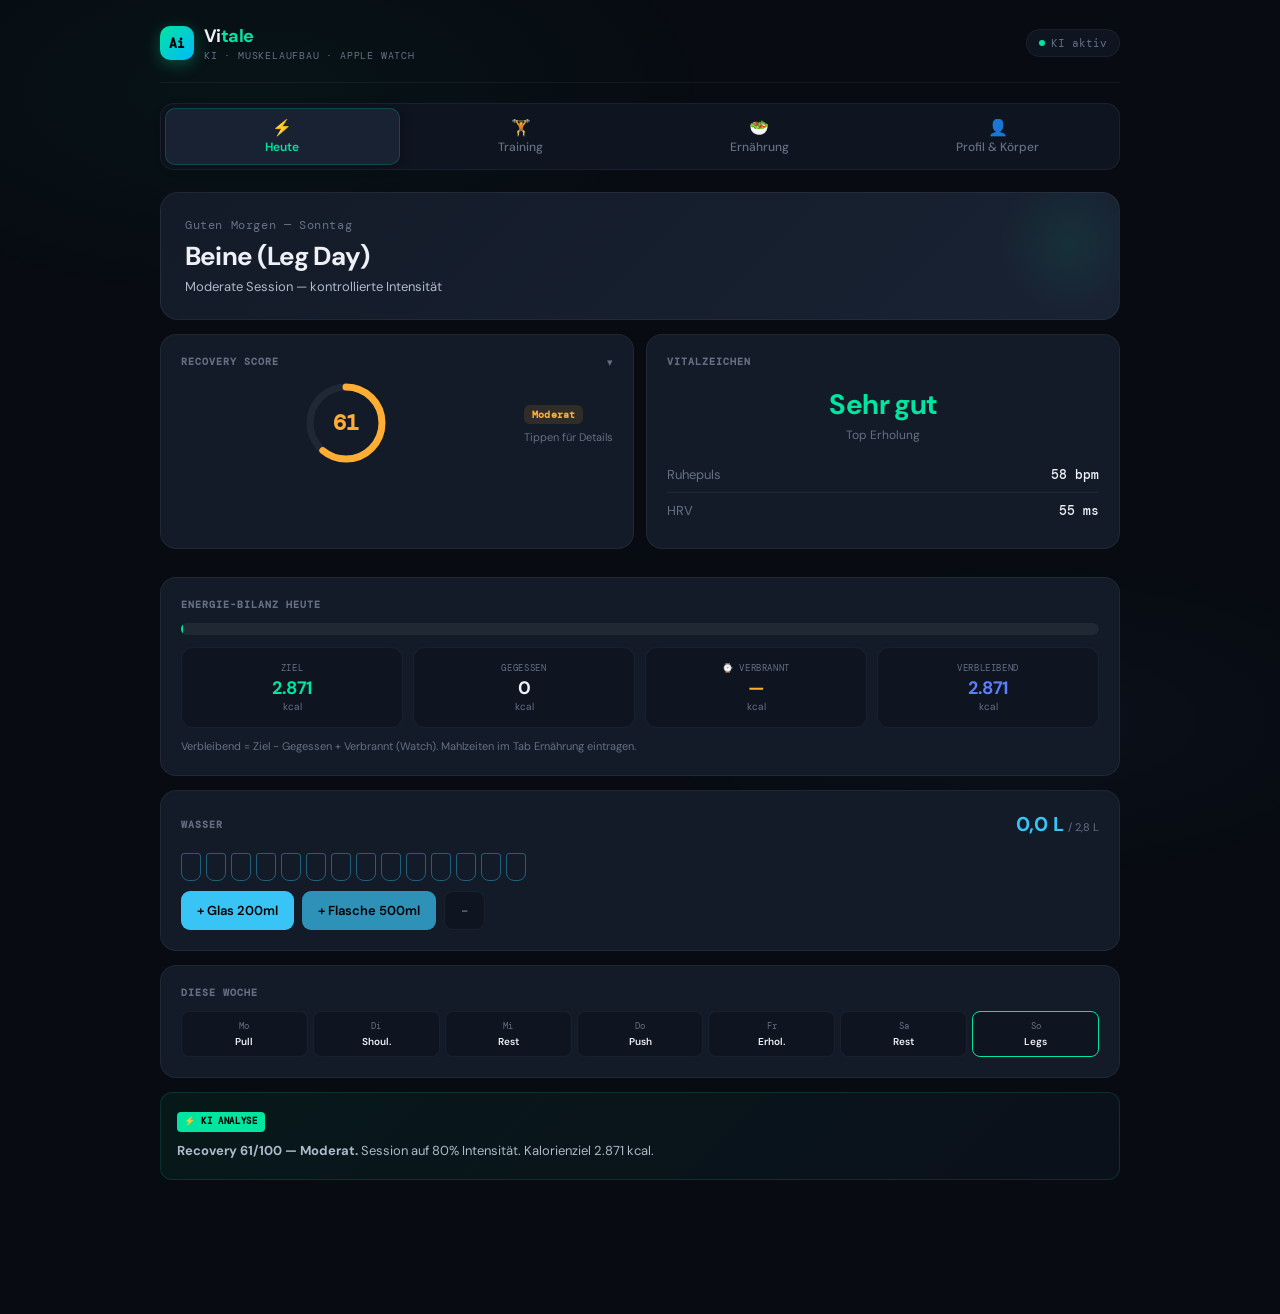
==== HealthConcierge_v2.html @ 11fc3a33 "Add files via upload" ====
<!DOCTYPE html>
<html lang="de">
<head>
<meta charset="UTF-8">
<meta name="viewport" content="width=device-width, initial-scale=1.0">
<title>Vitale — KI Health Coach</title>
<link href="https://fonts.googleapis.com/css2?family=DM+Sans:ital,opsz,wght@0,9..40,300;0,9..40,400;0,9..40,500;0,9..40,600;0,9..40,700;1,9..40,400&family=DM+Mono:wght@400;500&display=swap" rel="stylesheet">
<style>
*{box-sizing:border-box;margin:0;padding:0;}
:root{
  --accent:#00E5A0;
  --accent-dim:rgba(0,229,160,0.1);
  --accent-glow:rgba(0,229,160,0.25);
  --accent2:#5B7FFF;
  --bg:#080C12;
  --surface:#0E1420;
  --card:#131B28;
  --card2:#192233;
  --border:rgba(255,255,255,0.055);
  --border-accent:rgba(0,229,160,0.2);
  --text:#EEF0F5;
  --text2:#B0B8CC;
  --muted:#667085;
  --danger:#FF5757;
  --warn:#FFAD33;
  --info:#5B7FFF;
  --water:#38C4F5;
  --r:16px;
}

html{background:var(--bg);}
body{
  font-family:'DM Sans',sans-serif;
  background:var(--bg);
  color:var(--text);
  min-height:100vh;
  overflow-x:hidden;
  -webkit-font-smoothing:antialiased;
}

/* subtle noise + gradient bg */
body::before{
  content:'';position:fixed;inset:0;
  background:
    radial-gradient(ellipse 60% 40% at 20% 10%,rgba(0,229,160,0.04) 0%,transparent 60%),
    radial-gradient(ellipse 50% 30% at 80% 80%,rgba(91,127,255,0.04) 0%,transparent 60%);
  pointer-events:none;z-index:0;
}

.app{position:relative;z-index:1;max-width:1000px;margin:0 auto;padding:0 20px 120px;}

/* ── HEADER ── */
header{
  padding:24px 0 20px;
  display:flex;align-items:center;justify-content:space-between;
  border-bottom:1px solid var(--border);
  margin-bottom:20px;
}
.logo{display:flex;align-items:center;gap:10px;}
.logo-mark{
  width:34px;height:34px;border-radius:10px;
  background:linear-gradient(135deg,#00E5A0,#00B8FF);
  display:flex;align-items:center;justify-content:center;
  font-size:13px;font-weight:700;color:#000;
  font-family:'DM Mono',monospace;
  box-shadow:0 4px 16px rgba(0,229,160,0.3);
}
.logo-name{font-size:18px;font-weight:700;letter-spacing:-0.03em;}
.logo-name span{color:var(--accent);}
.logo-tagline{font-size:10px;color:var(--muted);font-family:'DM Mono',monospace;letter-spacing:.08em;text-transform:uppercase;margin-top:1px;}
.status-pill{
  display:flex;align-items:center;gap:6px;
  background:var(--surface);border:1px solid var(--border);
  padding:6px 12px;border-radius:20px;
  font-size:11px;color:var(--muted);font-family:'DM Mono',monospace;
}
.pulse{width:6px;height:6px;border-radius:50%;background:var(--accent);animation:glow 2s ease-in-out infinite;}
@keyframes glow{0%,100%{box-shadow:0 0 0 0 var(--accent-glow);}50%{box-shadow:0 0 0 4px transparent;opacity:.7;}}

/* ── TABS ── */
.nav-tabs{
  display:grid;grid-template-columns:repeat(4,1fr);
  gap:4px;background:var(--surface);
  padding:4px;border-radius:14px;
  border:1px solid var(--border);
  margin-bottom:22px;
}
.tab{
  padding:10px 6px;border-radius:10px;
  font-size:12px;font-weight:500;
  cursor:pointer;color:var(--muted);
  transition:all .18s;text-align:center;
  border:none;background:transparent;
  font-family:'DM Sans',sans-serif;
  display:flex;flex-direction:column;align-items:center;gap:3px;
  line-height:1.2;
}
.tab .tab-icon{font-size:16px;}
.tab:hover{color:var(--text2);}
.tab.active{
  background:var(--card2);color:var(--accent);font-weight:600;
  box-shadow:0 2px 12px rgba(0,0,0,0.3),inset 0 0 0 1px var(--border-accent);
}

/* ── PANELS ── */
.panel{display:none;animation:fadeUp .22s ease;}
.panel.active{display:block;}
@keyframes fadeUp{from{opacity:0;transform:translateY(6px);}to{opacity:1;transform:none;}}

/* ── CARDS ── */
.card{
  background:var(--card);
  border:1px solid var(--border);
  border-radius:var(--r);
  padding:20px;
  margin-bottom:14px;
}
.card-header{
  display:flex;align-items:center;justify-content:space-between;
  margin-bottom:16px;
}
.card-label{
  font-size:10px;font-weight:600;color:var(--muted);
  letter-spacing:.1em;text-transform:uppercase;
  font-family:'DM Mono',monospace;
}
.card-action{
  font-size:11px;color:var(--accent);cursor:pointer;
  font-weight:500;background:none;border:none;
  font-family:'DM Sans',sans-serif;
}

/* ── METRICS ── */
.grid2{display:grid;grid-template-columns:1fr 1fr;gap:12px;}
.grid3{display:grid;grid-template-columns:repeat(3,1fr);gap:10px;}
.grid4{display:grid;grid-template-columns:repeat(4,1fr);gap:10px;}

.metric{
  background:var(--surface);border:1px solid var(--border);
  border-radius:12px;padding:14px 12px;text-align:center;
}
.metric-label{font-size:9px;color:var(--muted);margin-bottom:5px;font-family:'DM Mono',monospace;letter-spacing:.07em;text-transform:uppercase;}
.metric-value{font-size:22px;font-weight:700;letter-spacing:-0.03em;line-height:1;}
.metric-unit{font-size:10px;color:var(--muted);margin-top:3px;}

/* ── RECOVERY RING ── */
.recovery-ring{width:88px;height:88px;margin:0 auto;position:relative;display:flex;align-items:center;justify-content:center;}
.recovery-ring svg{position:absolute;inset:0;transform:rotate(-90deg);}
.recovery-ring-val{font-size:22px;font-weight:700;font-family:'DM Mono',monospace;}
.recovery-ring.lg{width:110px;height:110px;}
.recovery-ring.lg .recovery-ring-val{font-size:28px;}

/* ── BADGES ── */
.badge{display:inline-flex;align-items:center;gap:3px;padding:3px 8px;border-radius:6px;font-size:10px;font-weight:600;font-family:'DM Mono',monospace;letter-spacing:.02em;}
.badge-green{background:rgba(0,229,160,0.12);color:var(--accent);}
.badge-yellow{background:rgba(255,173,51,0.12);color:var(--warn);}
.badge-red{background:rgba(255,87,87,0.12);color:var(--danger);}
.badge-blue{background:rgba(91,127,255,0.12);color:var(--info);}

/* ── AI BOX ── */
.ai-box{
  background:linear-gradient(135deg,rgba(0,229,160,0.06),rgba(91,127,255,0.04));
  border:1px solid rgba(0,229,160,0.15);
  border-radius:12px;padding:16px;
  font-size:13px;line-height:1.75;
  color:var(--text2);
  margin-bottom:14px;
  position:relative;
}
.ai-chip{
  display:inline-flex;align-items:center;gap:4px;
  background:var(--accent);color:#000;
  font-size:9px;font-weight:700;padding:2px 7px;
  border-radius:4px;font-family:'DM Mono',monospace;
  letter-spacing:.07em;margin-bottom:8px;
}

/* ── STAT ROWS ── */
.stat-row{
  display:flex;justify-content:space-between;align-items:center;
  padding:9px 0;border-bottom:1px solid var(--border);font-size:13px;
}
.stat-row:last-child{border-bottom:none;}
.stat-row .sr-label{color:var(--muted);}
.stat-row .sr-val{font-weight:500;font-family:'DM Mono',monospace;}

/* ── SLIDERS ── */
.slider-row{margin-bottom:18px;}
.slider-header{display:flex;justify-content:space-between;align-items:center;margin-bottom:8px;}
.slider-label{font-size:13px;color:var(--text2);}
.slider-val{font-family:'DM Mono',monospace;font-size:12px;font-weight:600;color:var(--accent);}
input[type=range]{
  width:100%;-webkit-appearance:none;appearance:none;
  height:3px;border-radius:2px;background:var(--border);
  outline:none;cursor:pointer;
}
input[type=range]::-webkit-slider-thumb{
  -webkit-appearance:none;width:18px;height:18px;border-radius:50%;
  background:var(--accent);cursor:pointer;
  box-shadow:0 0 12px var(--accent-glow);
  transition:transform .15s;
}
input[type=range]::-webkit-slider-thumb:hover{transform:scale(1.2);}
input[type=range]:disabled{opacity:.4;cursor:not-allowed;}
input[type=range]:disabled::-webkit-slider-thumb{background:var(--muted);box-shadow:none;}

/* ── FORM ELEMENTS ── */
.form-group{display:flex;flex-direction:column;gap:5px;}
.form-group label{font-size:10px;color:var(--muted);font-family:'DM Mono',monospace;letter-spacing:.07em;text-transform:uppercase;}
.form-group input,.form-group select{
  background:var(--surface);border:1px solid var(--border);
  border-radius:9px;padding:9px 12px;color:var(--text);
  font-size:13px;font-family:'DM Sans',sans-serif;
  outline:none;transition:border-color .18s;width:100%;
}
.form-group input:focus,.form-group select:focus{border-color:var(--accent);}
.form-group select option{background:var(--card);}

/* ── BUTTONS ── */
.btn-primary{
  width:100%;padding:13px;
  background:linear-gradient(135deg,var(--accent),#00C5DE);
  border:none;border-radius:10px;
  color:#000;font-size:13px;font-weight:700;
  cursor:pointer;transition:opacity .18s;
  font-family:'DM Sans',sans-serif;letter-spacing:.01em;
}
.btn-primary:hover{opacity:.88;}
.btn-ghost{
  background:var(--surface);border:1px solid var(--border);
  border-radius:9px;padding:8px 14px;color:var(--muted);
  font-size:12px;cursor:pointer;transition:all .18s;
  font-family:'DM Sans',sans-serif;
}
.btn-ghost:hover{border-color:var(--accent);color:var(--accent);}
.btn-dashed{
  width:100%;padding:9px;
  background:transparent;border:1px dashed rgba(255,255,255,0.1);
  border-radius:9px;color:var(--muted);font-size:12px;
  cursor:pointer;transition:all .18s;font-family:'DM Sans',sans-serif;
  margin-top:6px;
}
.btn-dashed:hover{border-color:var(--accent);color:var(--accent);}

/* ── WATER ── */
.water-glass-row{display:flex;gap:5px;flex-wrap:wrap;margin:10px 0;}
.water-glass{
  width:20px;height:28px;border-radius:3px 3px 8px 8px;
  border:1.5px solid rgba(56,196,245,0.4);
  position:relative;overflow:hidden;background:transparent;
  transition:all .2s;
}
.water-glass.filled{background:var(--water);border-color:var(--water);}
.water-btn{
  background:var(--water);color:#000;border:none;
  border-radius:9px;padding:10px 16px;
  font-size:13px;font-weight:600;cursor:pointer;
  font-family:'DM Sans',sans-serif;transition:opacity .18s;
}
.water-btn:hover{opacity:.85;}
.water-btn.minus-btn{background:var(--surface);border:1px solid var(--border);color:var(--muted);}

/* ── KCAL BAR ── */
.kcal-bar{height:12px;border-radius:6px;overflow:hidden;display:flex;margin:10px 0;}

/* ── MACRO BAR ── */
.macro-bar{height:8px;border-radius:4px;overflow:hidden;display:flex;margin:10px 0;}

/* ── WEEK GRID ── */
.week-grid{display:grid;grid-template-columns:repeat(7,1fr);gap:7px;margin-bottom:14px;}
.day-card{
  background:var(--card);border:1px solid var(--border);
  border-radius:10px;padding:9px 5px;cursor:pointer;
  transition:all .2s;text-align:center;
}
.day-card:hover,.day-card.today-card{border-color:var(--accent);box-shadow:0 0 12px var(--accent-glow);}
.day-name{font-size:9px;color:var(--muted);margin-bottom:4px;font-family:'DM Mono',monospace;}
.day-type{font-size:10px;font-weight:600;margin-bottom:4px;line-height:1.3;}

/* ── LOG TABLE ── */
.workout-table{width:100%;border-collapse:collapse;}
.workout-table tr{border-bottom:1px solid var(--border);}
.workout-table tr:last-child{border-bottom:none;}
.workout-table td{padding:9px 7px;font-size:13px;}
.workout-table td:first-child{font-weight:500;}
.workout-table td:nth-child(2){color:var(--muted);font-size:11px;font-family:'DM Mono',monospace;}
.workout-table td:last-child{text-align:right;font-family:'DM Mono',monospace;color:var(--accent);font-weight:500;}

/* ── LOG EXERCISE CARD ── */
.log-exercise-card{
  background:var(--card2);border:1px solid var(--border);
  border-radius:13px;padding:16px;margin-bottom:11px;
}
.log-ex-header{display:flex;justify-content:space-between;align-items:center;margin-bottom:12px;flex-wrap:wrap;gap:8px;}
.log-input{
  background:var(--surface);border:1px solid var(--border);
  border-radius:8px;padding:8px;color:var(--text);
  font-size:14px;font-family:'DM Mono',monospace;
  outline:none;width:100%;text-align:center;transition:border-color .18s;
}
.log-input:focus{border-color:var(--accent);}
.log-col-label{font-size:9px;color:var(--muted);text-align:center;font-family:'DM Mono',monospace;letter-spacing:.05em;}
.log-set-num{font-size:11px;color:var(--muted);font-family:'DM Mono',monospace;text-align:center;}
.del-btn{background:none;border:none;color:var(--muted);cursor:pointer;font-size:14px;transition:color .18s;padding:4px;line-height:1;}
.del-btn:hover{color:var(--danger);}

/* ── WEEK SUMMARY ── */
.week-summary-grid{display:grid;grid-template-columns:repeat(3,1fr);gap:10px;margin-bottom:14px;}
.summary-card{
  background:var(--surface);border:1px solid var(--border);
  border-radius:11px;padding:14px;text-align:center;
}
.summary-val{font-size:22px;font-weight:700;font-family:'DM Mono',monospace;}
.summary-label{font-size:10px;color:var(--muted);margin-top:4px;}

/* ── LOG NAV ── */
.log-nav{display:flex;align-items:center;justify-content:space-between;margin-bottom:14px;}
.log-date-lbl{font-family:'DM Mono',monospace;font-size:13px;color:var(--text);}

/* ── PROGRESS BARS ── */
.progress-bar-wrap{display:flex;align-items:center;gap:10px;margin-bottom:8px;font-size:11px;}
.progress-bar-bg{flex:1;height:5px;background:var(--border);border-radius:3px;overflow:hidden;}
.progress-bar-fill{height:100%;border-radius:3px;transition:width .5s;}

/* ── VITD ── */
.vitd-result-bar{height:14px;border-radius:7px;background:var(--border);overflow:hidden;margin:10px 0;position:relative;}
.vitd-result-fill{height:100%;border-radius:7px;transition:width .5s,background .5s;}
.vitd-markers{display:flex;justify-content:space-between;font-size:9px;color:var(--muted);font-family:'DM Mono',monospace;margin-top:3px;}

/* ── BODY MAP ── */
.bodymap-wrap{display:flex;gap:20px;flex-wrap:wrap;align-items:flex-start;}
.bodymap-svg{flex:0 0 200px;}
.bodypart{cursor:pointer;transition:all .2s;}
.bodypart:hover{filter:brightness(1.5);}
.bodypart.pain-mild{fill:var(--warn)!important;}
.bodypart.pain-severe{fill:var(--danger)!important;}
.injury-info{flex:1;min-width:220px;}

/* ── DELOAD BANNER ── */
.deload-banner{
  background:linear-gradient(90deg,rgba(255,173,51,0.1),rgba(255,173,51,0.03));
  border:1px solid rgba(255,173,51,0.3);
  border-radius:12px;padding:14px 16px;margin-bottom:14px;
  display:flex;align-items:center;gap:12px;
}
.deload-banner.urgent{
  background:linear-gradient(90deg,rgba(255,87,87,0.12),rgba(255,87,87,0.03));
  border-color:rgba(255,87,87,0.35);
}
.deload-icon{font-size:22px;}

/* ── MODAL ── */
.modal-overlay{
  display:none;position:fixed;inset:0;
  background:rgba(0,0,0,0.85);z-index:100;
  align-items:center;justify-content:center;
  padding:24px;backdrop-filter:blur(6px);
}
.modal-overlay.show{display:flex;}
.modal{
  background:var(--card);
  border:1px solid var(--border-accent);
  border-radius:18px;padding:26px;
  max-width:400px;width:100%;
  animation:modalIn .22s ease;
}
@keyframes modalIn{from{opacity:0;transform:scale(.93);}to{opacity:1;transform:none;}}
.modal-title{font-size:16px;font-weight:600;margin-bottom:6px;}
.modal-sub{font-size:13px;color:var(--muted);line-height:1.65;margin-bottom:20px;}
.modal-actions{display:flex;gap:10px;}
.modal-btn{flex:1;padding:12px;border-radius:10px;font-size:13px;font-weight:600;cursor:pointer;font-family:'DM Sans',sans-serif;border:1px solid var(--border);transition:all .18s;}
.modal-btn-yes{background:var(--accent);color:#000;border-color:var(--accent);}
.modal-btn-yes:hover{opacity:.85;}
.modal-btn-no{background:transparent;color:var(--muted);}
.modal-btn-no:hover{color:var(--text);border-color:var(--text);}

/* ── GOAL SELECTOR ── */
.goal-selector{display:flex;gap:10px;}
.goal-btn{
  flex:1;padding:13px 8px;border-radius:12px;
  border:1px solid var(--border);background:var(--surface);
  color:var(--muted);font-family:'DM Sans',sans-serif;
  font-size:12px;font-weight:600;cursor:pointer;
  transition:all .2s;text-align:center;
}
.goal-btn:hover{color:var(--text);}
.goal-icon{font-size:20px;display:block;margin-bottom:5px;}
.goal-label{display:block;font-size:10px;color:var(--muted);margin-top:2px;font-weight:400;}
.goal-btn.active-bulk{border-color:var(--accent);background:var(--accent-dim);color:var(--accent);}
.goal-btn.active-maintain{border-color:var(--info);background:rgba(91,127,255,0.1);color:var(--info);}
.goal-btn.active-cut{border-color:var(--danger);background:rgba(255,87,87,0.1);color:var(--danger);}

/* ── MODE SELECTOR ── */
.mode-selector{display:flex;gap:8px;margin-bottom:14px;}
.mode-btn{
  flex:1;padding:11px;border-radius:10px;
  border:1px solid var(--border);background:var(--surface);
  color:var(--muted);font-family:'DM Sans',sans-serif;
  font-size:12px;font-weight:600;cursor:pointer;transition:all .18s;
}
.mode-btn.active{border-color:var(--accent);background:var(--accent-dim);color:var(--accent);}

/* ── TOGGLE ── */
.toggle-row{display:flex;align-items:center;justify-content:space-between;padding:11px 0;border-bottom:1px solid var(--border);}
.toggle-row:last-child{border-bottom:none;}
.toggle-wrap{position:relative;display:inline-block;width:42px;height:24px;}
.toggle-wrap input{opacity:0;width:0;height:0;}
.toggle-slider{position:absolute;cursor:pointer;inset:0;background:var(--border);border-radius:24px;transition:.2s;}
.toggle-slider:before{content:'';position:absolute;height:18px;width:18px;left:3px;bottom:3px;background:#fff;border-radius:50%;transition:.2s;}
.toggle-wrap input:checked+.toggle-slider{background:var(--accent);}
.toggle-wrap input:checked+.toggle-slider:before{transform:translateX(18px);}

/* ── IMPORT ZONE ── */
.import-zone{
  border:2px dashed rgba(255,255,255,0.1);
  border-radius:12px;padding:26px;text-align:center;
  cursor:pointer;transition:all .2s;
}
.import-zone:hover{border-color:var(--accent);background:var(--accent-dim);}

/* ── COLLAPSE ── */
.collapse-head{display:flex;justify-content:space-between;align-items:center;cursor:pointer;}
.collapse-arrow{font-size:11px;color:var(--muted);transition:transform .2s;}
.collapse-arrow.open{transform:rotate(180deg);}

/* ── MEASURE GRAPH ── */
.measure-graph-bar{display:flex;align-items:flex-end;gap:3px;height:50px;margin-top:6px;}

/* ── CUSTOM EXERCISE ── */
.custom-ex-row{display:grid;grid-template-columns:1fr 90px 28px;gap:7px;align-items:center;margin-bottom:7px;}

/* ── DASHBOARD HERO ── */
.dash-hero{
  background:linear-gradient(135deg,var(--card),var(--card2));
  border:1px solid var(--border);border-radius:18px;
  padding:24px;margin-bottom:14px;
  position:relative;overflow:hidden;
}
.dash-hero::after{
  content:'';position:absolute;right:-20px;top:-20px;
  width:140px;height:140px;border-radius:50%;
  background:radial-gradient(circle,rgba(0,229,160,0.08) 0%,transparent 70%);
  pointer-events:none;
}
.dash-greet{font-size:12px;color:var(--muted);font-family:'DM Mono',monospace;margin-bottom:6px;letter-spacing:.05em;}
.dash-training{font-size:26px;font-weight:700;letter-spacing:-0.03em;}
.dash-training-sub{font-size:13px;color:var(--text2);margin-top:5px;}

/* ── LOCKED HINT ── */
.locked-hint{font-size:10px;color:var(--info);font-family:'DM Mono',monospace;display:flex;align-items:center;gap:4px;}

/* ── EXPANDABLE ── */
.expandable{cursor:pointer;}
.expand-body{display:none;margin-top:14px;padding-top:14px;border-top:1px solid var(--border);}
.expand-body.open{display:block;}

/* ── DAY MINI ── */
.day-mini{display:flex;gap:5px;}
.day-mini-cell{flex:1;text-align:center;padding:8px 2px;background:var(--surface);border:1px solid var(--border);border-radius:8px;}

/* ── MEAL ROW ── */
.meal-row{display:flex;align-items:center;gap:10px;padding:10px 0;border-bottom:1px solid var(--border);font-size:13px;}
.meal-row:last-child{border-bottom:none;}
.meal-time{font-family:'DM Mono',monospace;font-size:10px;color:var(--muted);min-width:38px;}
.meal-name{flex:1;font-weight:500;}
.meal-macros{font-family:'DM Mono',monospace;font-size:11px;color:var(--accent);text-align:right;}

/* ── RESPONSIVE ── */
@media(max-width:680px){
  .grid4{grid-template-columns:repeat(2,1fr);}
  .grid3{grid-template-columns:1fr 1fr;}
  .week-grid{grid-template-columns:repeat(4,1fr);}
  .grid2{grid-template-columns:1fr;}
  .goal-selector{flex-wrap:wrap;}
  header{flex-direction:column;gap:12px;align-items:flex-start;}
  .dash-training{font-size:21px;}
  .nav-tabs{grid-template-columns:repeat(2,1fr);grid-template-rows:repeat(2,1fr);}
  .tab{flex-direction:row;gap:6px;padding:11px 10px;}
  .tab .tab-icon{font-size:14px;}
}
</style>
</head>
<body>
<div class="app">

<!-- HEADER -->
<header>
  <div class="logo">
    <div class="logo-mark">Ai</div>
    <div>
      <div class="logo-name">Vi<span>tale</span></div>
      <div class="logo-tagline">KI · Muskelaufbau · Apple Watch</div>
    </div>
  </div>
  <div class="status-pill"><div class="pulse"></div><span>KI aktiv</span></div>
</header>

<!-- TABS -->
<div class="nav-tabs">
  <button class="tab active" onclick="switchTab('home',this)"><span class="tab-icon">⚡</span>Heute</button>
  <button class="tab" onclick="switchTab('training',this)"><span class="tab-icon">🏋️</span>Training</button>
  <button class="tab" onclick="switchTab('nutrition',this)"><span class="tab-icon">🥗</span>Ernährung</button>
  <button class="tab" onclick="switchTab('profile',this)"><span class="tab-icon">👤</span>Profil & Körper</button>
</div>

<!-- ═══════════ HEUTE ═══════════ -->
<div id="home" class="panel active">
  <div id="deload-banner-slot"></div>

  <div class="dash-hero">
    <div class="dash-greet" id="dash-greet">Dein Tag im Überblick</div>
    <div class="dash-training" id="dash-training">Hypertrophie · Push</div>
    <div class="dash-training-sub" id="dash-training-sub">Schwere Session — heute ist Brust + Trizeps dran</div>
  </div>

  <!-- Recovery + Gesundheit -->
  <div class="grid2" style="margin-bottom:14px;">
    <div class="card expandable" onclick="toggleExpand('recovery-expand')">
      <div class="card-header" style="margin-bottom:10px;">
        <div class="card-label">Recovery Score</div>
        <span class="collapse-arrow" id="recovery-arrow">▾</span>
      </div>
      <div style="display:flex;align-items:center;gap:14px;">
        <div class="recovery-ring">
          <svg viewBox="0 0 88 88"><circle cx="44" cy="44" r="36" fill="none" stroke="rgba(255,255,255,0.06)" stroke-width="7"/><circle cx="44" cy="44" r="36" fill="none" stroke="#00E5A0" stroke-width="7" stroke-linecap="round" stroke-dasharray="226" stroke-dashoffset="56" id="recovery-circle"/></svg>
          <div class="recovery-ring-val" id="recovery-score" style="color:var(--accent);">72</div>
        </div>
        <div>
          <div id="recovery-badge"><span class="badge badge-green">Optimal</span></div>
          <div style="font-size:11px;color:var(--muted);margin-top:6px;">Tippen für Details</div>
        </div>
      </div>
      <div class="expand-body" id="recovery-expand">
        <div class="stat-row"><span class="sr-label">🌙 Schlaf</span><span class="sr-val" id="dx-sleep">7 / 10</span></div>
        <div class="stat-row"><span class="sr-label">💓 HRV</span><span class="sr-val" id="dx-hrv">55 ms</span></div>
        <div class="stat-row"><span class="sr-label">❤️ Ruhepuls</span><span class="sr-val" id="dx-rhr">58 bpm</span></div>
        <div class="stat-row"><span class="sr-label">👟 Schritte</span><span class="sr-val" id="dx-steps">8.000</span></div>
        <div class="stat-row"><span class="sr-label">⚡ Stress</span><span class="sr-val" id="dx-stress">4 / 10</span></div>
        <div style="font-size:11px;color:var(--muted);margin-top:8px;">Im Tab "Profil & Körper" → Status anpassen.</div>
      </div>
    </div>

    <div class="card">
      <div class="card-label" style="margin-bottom:12px;">Vitalzeichen</div>
      <div style="text-align:center;padding:6px 0;">
        <div style="font-size:28px;font-weight:700;letter-spacing:-0.02em;" id="health-val">Gut</div>
        <div style="font-size:12px;color:var(--muted);margin-top:4px;" id="health-sub">stabil</div>
      </div>
      <div class="stat-row" style="margin-top:8px;"><span class="sr-label">Ruhepuls</span><span class="sr-val" id="dh-rhr">58 bpm</span></div>
      <div class="stat-row"><span class="sr-label">HRV</span><span class="sr-val" id="dh-hrv">55 ms</span></div>
    </div>
  </div>

  <!-- Kalorien (FIXED: burned wird eingerechnet) -->
  <div class="card">
    <div class="card-label" style="margin-bottom:12px;">Energie-Bilanz heute</div>
    <div class="kcal-bar" id="kcal-bar">
      <div style="width:60%;background:var(--accent);border-radius:6px 0 0 6px;"></div>
      <div style="width:40%;background:var(--border);border-radius:0 6px 6px 0;"></div>
    </div>
    <div class="grid4" style="margin-top:12px;">
      <div class="metric"><div class="metric-label">Ziel</div><div class="metric-value" id="k-goal" style="font-size:18px;color:var(--accent);">2480</div><div class="metric-unit">kcal</div></div>
      <div class="metric"><div class="metric-label">Gegessen</div><div class="metric-value" id="k-eaten" style="font-size:18px;">0</div><div class="metric-unit">kcal</div></div>
      <div class="metric"><div class="metric-label">⌚ Verbrannt</div><div class="metric-value" id="k-burned" style="font-size:18px;color:var(--warn);">—</div><div class="metric-unit">kcal</div></div>
      <div class="metric"><div class="metric-label">Verbleibend</div><div class="metric-value" id="k-remain" style="font-size:18px;color:var(--info);">2480</div><div class="metric-unit">kcal</div></div>
    </div>
    <p style="font-size:11px;color:var(--muted);margin-top:10px;line-height:1.6;">Verbleibend = Ziel − Gegessen + Verbrannt (Watch). Mahlzeiten im Tab Ernährung eintragen.</p>
  </div>

  <!-- Wasser -->
  <div class="card">
    <div class="card-header">
      <div class="card-label">Wasser</div>
      <div style="display:flex;align-items:baseline;gap:4px;">
        <span style="font-size:20px;font-weight:700;color:var(--water);" id="water-amount">0,0 L</span>
        <span style="font-size:11px;color:var(--muted);" id="water-goal-lbl">/ 2,8 L</span>
      </div>
    </div>
    <div class="water-glass-row" id="water-glasses"></div>
    <div style="display:flex;gap:8px;margin-top:10px;">
      <button class="water-btn" onclick="addWater(200)">+ Glas 200ml</button>
      <button class="water-btn" onclick="addWater(500)" style="background:rgba(56,196,245,0.7);">+ Flasche 500ml</button>
      <button class="water-btn minus-btn" onclick="addWater(-200)">−</button>
    </div>
  </div>

  <!-- Wochenverlauf Mini -->
  <div class="card">
    <div class="card-label" style="margin-bottom:12px;">Diese Woche</div>
    <div class="day-mini" id="week-mini"></div>
  </div>

  <!-- Gewicht Verlauf -->
  <div class="card" id="weight-trend-card" style="display:none;">
    <div class="card-header">
      <div class="card-label">Gewichtsverlauf</div>
      <span id="weight-trend-badge"></span>
    </div>
    <div id="weight-trend-chart" style="display:flex;align-items:flex-end;gap:4px;height:56px;margin-bottom:6px;"></div>
    <div id="weight-trend-dates" style="display:flex;gap:4px;"></div>
    <div style="font-size:11px;color:var(--muted);margin-top:8px;" id="weight-trend-note"></div>
  </div>

  <!-- KI Analyse -->
  <div class="ai-box"><div class="ai-chip">⚡ KI ANALYSE</div><div id="ai-recommendation">Berechne...</div></div>
</div>

<!-- ═══════════ TRAINING ═══════════ -->
<div id="training" class="panel">

  <!-- Wochenplan -->
  <div class="card">
    <div class="card-label" style="margin-bottom:12px;">Trainingsplan-Modus</div>
    <div class="mode-selector">
      <button class="mode-btn active" id="mode-beginner" onclick="setTrainingMode('beginner')">🌱 Einsteiger<br><span style="font-weight:400;font-size:10px;color:var(--muted);">KI-Vorschlagsplan</span></button>
      <button class="mode-btn" id="mode-advanced" onclick="setTrainingMode('advanced')">🏋️ Fortgeschritten<br><span style="font-weight:400;font-size:10px;color:var(--muted);">Eigener Plan</span></button>
    </div>
    <p id="mode-desc" style="font-size:12px;color:var(--muted);line-height:1.6;">Im Einsteiger-Modus erstellt die KI automatisch einen Push/Pull/Legs-Plan basierend auf deiner Recovery.</p>
  </div>

  <div class="ai-box"><div class="ai-chip">📅 KI WOCHENPLAN</div><div id="week-status">Berechne...</div></div>
  <div class="week-grid" id="week-grid"></div>
  <div class="card" id="selected-workout"><div class="card-label">Wochenplan</div><p style="font-size:13px;color:var(--muted);">Tippe auf einen Tag für Details.</p></div>

  <!-- Log -->
  <div class="card" style="margin-top:16px;">
    <div class="card-header">
      <div class="card-label">Trainings-Log</div>
      <div style="display:flex;gap:8px;align-items:center;">
        <button class="btn-ghost" onclick="changeLogDate(-1)">◀</button>
        <span class="log-date-lbl" id="log-date-label">Heute</span>
        <button class="btn-ghost" onclick="changeLogDate(1)">▶</button>
      </div>
    </div>
    <div class="form-group" style="margin-bottom:12px;">
      <label>WELCHE EINHEIT?</label>
      <select id="log-day-select" onchange="changeLogPlanDay()"></select>
    </div>
  </div>

  <!-- Wochenbilanz -->
  <div class="card">
    <div class="card-label" style="margin-bottom:12px;">Wochenbilanz (7 Tage)</div>
    <div class="week-summary-grid">
      <div class="summary-card"><div class="summary-val" id="wb-sessions" style="color:var(--accent);">0</div><div class="summary-label">Sessions</div></div>
      <div class="summary-card"><div class="summary-val" id="wb-volume" style="color:var(--info);">0t</div><div class="summary-label">Gesamtvolumen</div></div>
      <div class="summary-card"><div class="summary-val" id="wb-pr" style="color:var(--warn);">0</div><div class="summary-label">Neue PRs</div></div>
    </div>
    <div id="wb-progress-bars"></div>
  </div>

  <!-- Muskelgruppen Volumen & Sätze -->
  <div class="card">
    <div class="card-label" style="margin-bottom:12px;">Muskelgruppen — Volumen &amp; Sätze (7 Tage)</div>
    <div id="muscle-group-stats"><p style="font-size:12px;color:var(--muted);">Trage Kraftwerte ein.</p></div>
  </div>

  <div class="card">
    <div class="card-label" style="margin-bottom:12px;">Kalorien- & Trainings-Wochenfeedback</div>
    <div class="ai-box" style="margin-bottom:0;"><div class="ai-chip">📊 WOCHENREVIEW</div><div id="week-feedback">Sammle Daten...</div></div>
  </div>

  <!-- Kraftwerte Log -->
  <div class="card">
    <div class="card-label" style="margin-bottom:12px;">Kraftwerte eintragen</div>
    <div id="exercise-log-list"></div>
    <button class="btn-dashed" onclick="addExercise()" style="margin-top:10px;">+ Extra-Übung hinzufügen</button>
  </div>

  <div class="card">
    <div class="card-label" style="margin-bottom:12px;">KI Feedback & Steigerung (heute)</div>
    <div class="ai-box" style="margin-bottom:0;"><div class="ai-chip">🤖 KI FEEDBACK</div><div id="log-ai-feedback">Trage Werte ein...</div></div>
  </div>

  <div class="card">
    <div class="card-label" style="margin-bottom:12px;">Kraftentwicklung — Letzte 2 Wochen</div>
    <div id="strength-history"></div>
  </div>
</div>

<!-- ═══════════ ERNÄHRUNG ═══════════ -->
<div id="nutrition" class="panel">
  <div class="card">
    <div class="card-label" style="margin-bottom:12px;">Kalorien heute</div>
    <div class="grid3" style="margin-bottom:14px;">
      <div class="metric"><div class="metric-label">Tagesziel</div><div class="metric-value" id="n-goal" style="font-size:19px;color:var(--accent);">2480</div><div class="metric-unit" id="n-goal-label">kcal Bulk</div></div>
      <div class="metric"><div class="metric-label">Gegessen</div><div class="metric-value" id="n-eaten" style="font-size:19px;">0</div><div class="metric-unit">kcal</div></div>
      <div class="metric"><div class="metric-label">Verbleibend</div><div class="metric-value" id="n-remain" style="font-size:19px;color:var(--info);">2480</div><div class="metric-unit">kcal</div></div>
    </div>

    <!-- Makro-Schnelleingabe -->
    <div style="background:var(--surface);border:1px solid var(--border);border-radius:12px;padding:14px;margin-bottom:12px;">
      <div style="font-size:11px;color:var(--muted);font-family:'DM Mono',monospace;letter-spacing:.07em;text-transform:uppercase;margin-bottom:10px;">Mahlzeit eintragen</div>
      <div class="form-group" style="margin-bottom:8px;">
        <label>BEZEICHNUNG (optional)</label>
        <input type="text" id="meal-name-input" placeholder="z.B. Frühstück, Hähnchen mit Reis..." style="background:var(--card);border:1px solid var(--border);border-radius:8px;padding:8px 11px;color:var(--text);font-size:13px;outline:none;font-family:'DM Sans',sans-serif;width:100%;transition:border-color .18s;" onfocus="this.style.borderColor='var(--accent)'" onblur="this.style.borderColor='var(--border)'">
      </div>
      <div style="display:grid;grid-template-columns:repeat(4,1fr);gap:8px;margin-bottom:10px;">
        <div class="form-group">
          <label>KCAL</label>
          <input type="number" id="meal-kcal" placeholder="650" inputmode="numeric" min="0" style="background:var(--card);border:1px solid var(--border);border-radius:8px;padding:8px;color:var(--text);font-size:14px;font-family:'DM Mono',monospace;outline:none;text-align:center;width:100%;transition:border-color .18s;" onfocus="this.style.borderColor='var(--accent)'" onblur="this.style.borderColor='var(--border)'">
        </div>
        <div class="form-group">
          <label style="color:var(--info);">PROTEIN g</label>
          <input type="number" id="meal-protein" placeholder="40" inputmode="numeric" min="0" style="background:var(--card);border:1px solid rgba(91,127,255,0.3);border-radius:8px;padding:8px;color:var(--text);font-size:14px;font-family:'DM Mono',monospace;outline:none;text-align:center;width:100%;transition:border-color .18s;" onfocus="this.style.borderColor='var(--info)'" onblur="this.style.borderColor='rgba(91,127,255,0.3)'">
        </div>
        <div class="form-group">
          <label style="color:var(--warn);">CARBS g</label>
          <input type="number" id="meal-carbs" placeholder="70" inputmode="numeric" min="0" style="background:var(--card);border:1px solid rgba(255,173,51,0.3);border-radius:8px;padding:8px;color:var(--text);font-size:14px;font-family:'DM Mono',monospace;outline:none;text-align:center;width:100%;transition:border-color .18s;" onfocus="this.style.borderColor='var(--warn)'" onblur="this.style.borderColor='rgba(255,173,51,0.3)'">
        </div>
        <div class="form-group">
          <label style="color:#EC4899;">FETT g</label>
          <input type="number" id="meal-fat" placeholder="15" inputmode="numeric" min="0" style="background:var(--card);border:1px solid rgba(236,72,153,0.3);border-radius:8px;padding:8px;color:var(--text);font-size:14px;font-family:'DM Mono',monospace;outline:none;text-align:center;width:100%;transition:border-color .18s;" onfocus="this.style.borderColor='#EC4899'" onblur="this.style.borderColor='rgba(236,72,153,0.3)'">
        </div>
      </div>
      <div style="font-size:10px;color:var(--muted);margin-bottom:8px;font-family:'DM Mono',monospace;" id="meal-auto-kcal"></div>
      <button class="btn-primary" onclick="addMeal()">+ Mahlzeit eintragen</button>
    </div>

    <div id="meal-log-list"></div>
  </div>

  <div class="card">
    <div class="card-label" style="margin-bottom:12px;">Makro-Verteilung (zielangepasst)</div>
    <div class="macro-bar" id="macro-bar"><div style="width:33%;background:var(--info);border-radius:4px 0 0 4px;"></div><div style="width:42%;background:var(--warn);"></div><div style="width:25%;background:#EC4899;border-radius:0 4px 4px 0;"></div></div>
    <div style="display:flex;gap:14px;font-size:11px;margin-bottom:14px;font-family:'DM Mono',monospace;">
      <span style="color:var(--info);">■ Protein</span>
      <span style="color:var(--warn);">■ Kohlenhydrate</span>
      <span style="color:#EC4899;">■ Fett</span>
    </div>
    <div id="macro-details"></div>
  </div>

  <div class="grid2">
    <div class="card"><div class="card-label" style="margin-bottom:12px;">Mahlzeiten-Timing</div><div id="meal-timing"></div></div>
    <div class="card"><div class="card-label" style="margin-bottom:12px;">Kalorienaufschlüsselung</div><div id="calorie-breakdown"></div></div>
  </div>

  <!-- Vitamin D -->
  <div class="card">
    <div class="collapse-head" onclick="toggleVitD()">
      <div class="card-label" style="margin-bottom:0;">Vitamin D₃ Rechner <span id="vitd-summary-inline" style="color:var(--accent);text-transform:none;letter-spacing:0;font-weight:400;font-size:11px;"></span></div>
      <span class="collapse-arrow open" id="vitd-arrow">▾</span>
    </div>
    <div id="vitd-body" style="margin-top:14px;">
      <div style="display:grid;grid-template-columns:1fr 1fr;gap:12px;margin-bottom:12px;">
        <div class="form-group"><label>HAUTTYP</label>
          <select id="vd-skin"><option value="1">Sehr hell (Typ I–II)</option><option value="2" selected>Mittel (Typ III–IV)</option><option value="3">Dunkel (Typ V–VI)</option></select>
        </div>
        <div class="form-group"><label>SONNENSTUNDEN / TAG</label>
          <select id="vd-sun"><option value="0">Kein Sonnenlicht</option><option value="15">~15 Min</option><option value="30" selected>~30 Min</option><option value="60">~1 Stunde</option><option value="120">2+ Stunden</option></select>
        </div>
        <div class="form-group"><label>JAHRESZEIT / STANDORT</label>
          <select id="vd-season"><option value="0.1">Winter in DE</option><option value="0.4">Frühling/Herbst DE</option><option value="0.8" selected>Sommer DE</option><option value="1.0">Südeuropa</option></select>
        </div>
        <div class="form-group"><label>BLUTWERT 25-OH-D (ng/mL) · 0=unbekannt</label>
          <input type="number" id="vd-level" value="0" min="0" max="100">
        </div>
      </div>
      <button class="btn-primary" onclick="calcVitDAndCollapse()">✓ Berechnen & einklappen</button>
      <div id="vitd-result" style="margin-top:14px;"></div>
    </div>
  </div>

  <!-- Wochenbilanz Ernährung -->
  <div class="card">
    <div class="card-header">
      <div class="card-label">Wochenbilanz Ernährung (7 Tage)</div>
      <span style="font-size:10px;color:var(--muted);font-family:'DM Mono',monospace;">Mo–So</span>
    </div>
    <div id="weekly-nutrition-summary">
      <p style="font-size:12px;color:var(--muted);">Trage täglich Mahlzeiten ein für die Wochenbilanz.</p>
    </div>
  </div>

  <!-- Periodisierungs-Check -->
  <div class="card" id="periodization-card" style="display:none;">
    <div class="card-label" style="margin-bottom:12px;">Periodisierungs-Check (KI)</div>
    <div id="periodization-content"></div>
  </div>

  <div class="card">
    <div class="card-label" style="margin-bottom:12px;">Supplement-Stack</div>
    <div id="supps"></div>
  </div>
</div>

<!-- ═══════════ PROFIL & KÖRPER ═══════════ -->
<div id="profile" class="panel">

  <!-- Trainingsziel -->
  <div class="card">
    <div class="card-label" style="margin-bottom:14px;">Trainingsziel</div>
    <div class="goal-selector">
      <button class="goal-btn active-bulk" id="goal-bulk" onclick="setGoal('bulk')"><span class="goal-icon">📈</span>Bulk<span class="goal-label">+300 kcal</span></button>
      <button class="goal-btn" id="goal-maintain" onclick="setGoal('maintain')"><span class="goal-icon">⚖️</span>Maintain<span class="goal-label">TDEE Erhalt</span></button>
      <button class="goal-btn" id="goal-cut" onclick="setGoal('cut')"><span class="goal-icon">🔥</span>Cut<span class="goal-label">−400 kcal</span></button>
    </div>
  </div>

  <!-- Körperprofil -->
  <div class="card">
    <div class="card-label" style="margin-bottom:14px;">Körperprofil</div>
    <div style="display:grid;grid-template-columns:1fr 1fr;gap:12px;">
      <div class="form-group"><label>GEWICHT (KG)</label><input type="number" id="p-weight" value="80" oninput="updateAll()"></div>
      <div class="form-group"><label>GRÖSSE (CM)</label><input type="number" id="p-height" value="178" oninput="updateAll()"></div>
      <div class="form-group"><label>ALTER</label><input type="number" id="p-age" value="25" oninput="updateAll()"></div>
      <div class="form-group"><label>GESCHLECHT</label>
        <select id="p-gender" onchange="updateAll()"><option value="m">Männlich</option><option value="f">Weiblich</option></select>
      </div>
    </div>
  </div>

  <!-- Grundumsatz -->
  <div class="card"><div class="card-label" style="margin-bottom:12px;">Grundumsatz (Mifflin-St. Jeor)</div><div id="rmr-breakdown"></div></div>

  <!-- Tagesstatus -->
  <div class="card">
    <div style="display:flex;justify-content:space-between;align-items:center;margin-bottom:14px;">
      <div class="card-label" style="margin-bottom:0;">Tagesstatus — Apple Watch</div>
      <span id="lock-hint" class="locked-hint" style="display:none;">🔒 Importiert</span>
    </div>
    <div class="slider-row">
      <div class="slider-header"><span class="slider-label">🌙 Schlafqualität</span><span class="slider-val" id="sleep-val">7/10</span></div>
      <input type="range" min="1" max="10" value="7" id="sleep" oninput="updateAll()">
    </div>
    <div class="slider-row">
      <div class="slider-header"><span class="slider-label">💓 HRV-Score</span><span class="slider-val" id="hrv-val">55 ms</span></div>
      <input type="range" min="20" max="100" value="55" id="hrv" oninput="updateAll()">
    </div>
    <div class="slider-row">
      <div class="slider-header"><span class="slider-label">❤️ Ruhepuls</span><span class="slider-val" id="rhr-val">58 bpm</span></div>
      <input type="range" min="40" max="90" value="58" id="rhr" oninput="updateAll()">
    </div>
    <div class="slider-row">
      <div class="slider-header"><span class="slider-label">👟 Schritte heute</span><span class="slider-val" id="steps-val">8.000</span></div>
      <input type="range" min="0" max="25000" step="500" value="8000" id="steps" oninput="updateAll()">
    </div>
    <div class="slider-row" style="margin-bottom:0;">
      <div class="slider-header"><span class="slider-label">⚡ Stresslevel</span><span class="slider-val" id="stress-val">4/10</span></div>
      <input type="range" min="1" max="10" value="4" id="stress" oninput="updateAll()">
    </div>
    <button id="unlock-btn" class="btn-dashed" style="display:none;margin-top:14px;" onclick="unlockSliders()">🔓 Regler entsperren</button>
  </div>

  <!-- Sleep Quality Analysis -->
  <div class="card" id="sleep-analysis-card">
    <div class="card-label" style="margin-bottom:12px;">Schlafanalyse (Apple Watch)</div>
    <div id="sleep-analysis-content">
      <p style="font-size:12px;color:var(--muted);line-height:1.65;">Schlafphasen werden aus dem Apple-Watch-Import gelesen. Importiere deine Health-Daten um Tiefschlaf, REM und Schlafdauer zu sehen.</p>
      <div style="margin-top:12px;display:grid;grid-template-columns:repeat(3,1fr);gap:8px;" id="sleep-phase-metrics" style="display:none;"></div>
      <div id="sleep-quality-bar" style="margin-top:10px;display:none;">
        <div style="display:flex;justify-content:space-between;font-size:11px;color:var(--muted);margin-bottom:4px;">
          <span>Schlafqualität</span><span id="sleep-quality-pct"></span>
        </div>
        <div style="height:8px;background:var(--border);border-radius:4px;overflow:hidden;">
          <div id="sleep-quality-fill" style="height:100%;border-radius:4px;transition:width .5s;"></div>
        </div>
        <div id="sleep-advice" style="margin-top:8px;font-size:12px;line-height:1.6;color:var(--text2);"></div>
      </div>
    </div>
  </div>

  <!-- Body Map -->
  <div class="ai-box">
    <div class="ai-chip">🩺 VERLETZUNGS-BYPASS</div>
    <div>Tippe auf eine Körperstelle, wenn du dort Schmerzen hast. Die KI passt dein Training an, ohne den schmerzenden Bereich zu belasten.</div>
  </div>
  <div class="card">
    <div class="card-label" style="margin-bottom:14px;">Body-Map — wo zwickt es?</div>
    <div class="bodymap-wrap">
      <div class="bodymap-svg">
        <svg viewBox="0 0 160 320" xmlns="http://www.w3.org/2000/svg">
          <ellipse cx="80" cy="28" rx="20" ry="24" fill="#1A2438" stroke="#2A3A55" class="bodypart" data-part="kopf" onclick="togglePain('kopf')"/>
          <rect x="70" y="50" width="20" height="18" fill="#1A2438" stroke="#2A3A55" class="bodypart" data-part="nacken" onclick="togglePain('nacken')"/>
          <circle cx="52" cy="78" r="15" fill="#1A2438" stroke="#2A3A55" class="bodypart" data-part="schulter_l" onclick="togglePain('schulter_l')"/>
          <circle cx="108" cy="78" r="15" fill="#1A2438" stroke="#2A3A55" class="bodypart" data-part="schulter_r" onclick="togglePain('schulter_r')"/>
          <rect x="62" y="68" width="36" height="60" rx="8" fill="#1A2438" stroke="#2A3A55" class="bodypart" data-part="brust" onclick="togglePain('brust')"/>
          <rect x="62" y="128" width="36" height="42" rx="6" fill="#1A2438" stroke="#2A3A55" class="bodypart" data-part="ruecken" onclick="togglePain('ruecken')"/>
          <rect x="62" y="170" width="36" height="36" rx="6" fill="#1A2438" stroke="#2A3A55" class="bodypart" data-part="unterer_ruecken" onclick="togglePain('unterer_ruecken')"/>
          <rect x="38" y="92" width="14" height="56" rx="7" fill="#1A2438" stroke="#2A3A55" class="bodypart" data-part="arm_l" onclick="togglePain('arm_l')"/>
          <rect x="108" y="92" width="14" height="56" rx="7" fill="#1A2438" stroke="#2A3A55" class="bodypart" data-part="arm_r" onclick="togglePain('arm_r')"/>
          <circle cx="45" cy="156" r="9" fill="#1A2438" stroke="#2A3A55" class="bodypart" data-part="ellbogen_l" onclick="togglePain('ellbogen_l')"/>
          <circle cx="115" cy="156" r="9" fill="#1A2438" stroke="#2A3A55" class="bodypart" data-part="ellbogen_r" onclick="togglePain('ellbogen_r')"/>
          <rect x="63" y="206" width="16" height="62" rx="8" fill="#1A2438" stroke="#2A3A55" class="bodypart" data-part="bein_l" onclick="togglePain('bein_l')"/>
          <rect x="81" y="206" width="16" height="62" rx="8" fill="#1A2438" stroke="#2A3A55" class="bodypart" data-part="bein_r" onclick="togglePain('bein_r')"/>
          <circle cx="71" cy="274" r="9" fill="#1A2438" stroke="#2A3A55" class="bodypart" data-part="knie_l" onclick="togglePain('knie_l')"/>
          <circle cx="89" cy="274" r="9" fill="#1A2438" stroke="#2A3A55" class="bodypart" data-part="knie_r" onclick="togglePain('knie_r')"/>
        </svg>
        <div style="font-size:10px;color:var(--muted);margin-top:8px;text-align:center;font-family:'DM Mono',monospace;">1× = leicht · 2× = stark · 3× = weg</div>
      </div>
      <div class="injury-info" id="injury-info"><p style="font-size:13px;color:var(--muted);">Keine Beschwerden. Training läuft wie geplant. 💪</p></div>
    </div>
  </div>
  <div class="card" id="injury-adjustment" style="display:none;"><div class="card-label" style="margin-bottom:12px;">KI-Trainingsanpassung</div><div id="injury-adjust-content"></div></div>

  <!-- KFA Navy -->
  <div class="card">
    <div class="card-label" style="margin-bottom:8px;">Körperfettanteil — Navy-Methode</div>
    <p style="font-size:12px;color:var(--muted);margin-bottom:14px;line-height:1.6;">Miss: Hals unter dem Kehlkopf, Taille an der schmalsten Stelle, Hüfte an der breitesten.</p>
    <div style="display:grid;grid-template-columns:1fr 1fr;gap:12px;margin-bottom:14px;">
      <div class="form-group"><label>HALSUMFANG (CM)</label><input type="number" id="m-neck" value="38" step="0.5" oninput="calcNavy()"></div>
      <div class="form-group"><label>TAILLENUMFANG (CM)</label><input type="number" id="m-waist" value="84" step="0.5" oninput="calcNavy()"></div>
      <div class="form-group" id="hip-group" style="display:none;"><label>HÜFTUMFANG (CM)</label><input type="number" id="m-hip" value="95" step="0.5" oninput="calcNavy()"></div>
    </div>
    <div id="navy-result"></div>
  </div>

  <!-- Körpermaße -->
  <div class="card">
    <div class="card-label" style="margin-bottom:14px;">Weitere Körpermaße</div>
    <div style="display:grid;grid-template-columns:1fr 1fr 1fr;gap:12px;">
      <div class="form-group"><label>BRUST (CM)</label><input type="number" id="m-chest" value="100" step="0.5"></div>
      <div class="form-group"><label>OBERARM (CM)</label><input type="number" id="m-arm" value="38" step="0.5"></div>
      <div class="form-group"><label>OBERSCHENKEL (CM)</label><input type="number" id="m-thigh" value="58" step="0.5"></div>
    </div>
    <button class="btn-primary" style="margin-top:14px;" onclick="saveMeasurement()">📏 Heutige Maße + KFA speichern</button>
    <div id="measure-save-status" style="margin-top:8px;font-size:12px;"></div>
  </div>

  <div class="card"><div class="card-label" style="margin-bottom:12px;">Verlauf — gespeicherte Messungen</div><div id="measure-history"></div></div>

  <!-- Deload -->
  <div class="card">
    <div class="card-label" style="margin-bottom:12px;">Deload-Zyklus</div>
    <div id="deload-status"></div>
    <button class="btn-ghost" style="margin-top:12px;width:100%;" onclick="resetDeloadCycle()">🔄 Neuen Trainingszyklus starten</button>
  </div>

  <!-- Einstellungen -->
  <div class="card">
    <div class="card-label" style="margin-bottom:4px;">Einstellungen</div>
    <div class="toggle-row">
      <span style="font-size:13px;">KI fragt vor Plan-Änderungen</span>
      <label class="toggle-wrap">
        <input type="checkbox" id="ask-before-change" checked onchange="saveAll()">
        <span class="toggle-slider"></span>
      </label>
    </div>
    <div class="toggle-row" style="border-bottom:none;">
      <span style="font-size:13px;color:var(--muted);">Alle Daten löschen</span>
      <button class="btn-ghost" style="color:var(--danger);border-color:rgba(255,87,87,0.3);" onclick="wipeAll()">Reset</button>
    </div>
  </div>

  <!-- Apple Watch Import -->
  <div class="card">
    <div class="card-label" style="margin-bottom:8px;">Apple Watch Daten importieren</div>
    <p style="font-size:12px;color:var(--muted);line-height:1.65;margin-bottom:14px;">
      Exportiere mit <strong style="color:var(--text);">"Health Auto Export"</strong> (App Store) deine Daten als CSV/JSON. HRV, Ruhepuls, Schlaf, Schritte und verbrannte Kalorien werden automatisch übernommen.
    </p>
    <div class="import-zone" onclick="document.getElementById('health-file').click()">
      <div style="font-size:32px;margin-bottom:10px;">⌚</div>
      <div style="font-size:13px;font-weight:600;">Health-Datei hochladen</div>
      <div style="font-size:11px;color:var(--muted);margin-top:4px;">CSV oder JSON · HRV, Schlaf, Schritte, Kalorien</div>
    </div>
    <input type="file" id="health-file" accept=".csv,.json" style="display:none;" onchange="importHealthFile(event)">
    <div id="import-status" style="margin-top:10px;font-size:12px;"></div>
  </div>
</div>
</div><!-- /app -->

<!-- MODAL -->
<div class="modal-overlay" id="modal-overlay">
  <div class="modal">
    <div class="modal-title" id="modal-title">KI-Empfehlung</div>
    <div class="modal-sub" id="modal-sub">...</div>
    <div class="modal-actions">
      <button class="modal-btn modal-btn-no" id="modal-no" onclick="closeModal()">Ablehnen</button>
      <button class="modal-btn modal-btn-yes" id="modal-yes">Akzeptieren</button>
    </div>
  </div>
</div>

<script>
// ════════════════════════════════════════════
// STATE
// ════════════════════════════════════════════
let currentGoal='bulk';
let logDateOffset=0;
let painMap={};
let slidersLocked=false;
let trainingMode='beginner';
let vitdOpen=true;
let weekPlanState=null;
let logPlanDay=null;
let vitdComputed=null;

// Safe localStorage
function lsGet(k,def){try{const v=localStorage.getItem(k);return v?JSON.parse(v):def;}catch(e){return def;}}
function lsSet(k,v){try{localStorage.setItem(k,JSON.stringify(v));}catch(e){console.warn('Storage full');}}

let logData=lsGet('hc_log',{});
let prData=lsGet('hc_pr',{});
let measureData=lsGet('hc_measure',[]);
let appState=lsGet('hc_state',{});
let customPlan=lsGet('hc_customplan',null);
let dailyData=lsGet('hc_daily',{});

// ════════════════════════════════════════════
// WORKOUT DATA
// ════════════════════════════════════════════
const workoutPlans={
  heavy_push:{label:'Brust + Trizeps',short:'Push',ex:[['Bankdrücken','Hauptübung','4×6–8'],['Schrägbank KH','Upper Chest','3×8–10'],['Dips (Gewichtet)','Compound','3×8'],['Cable Flyes','Isolation','3×12'],['Trizeps PD','Finisher','3×12']]},
  heavy_pull:{label:'Rücken + Bizeps',short:'Pull',ex:[['Klimmzüge','Rücken','4×6–8'],['Kabelrudern','Mid-Back','3×10'],['Lat Pulldown','Lats','3×10'],['Face Pulls','Rear Delt','3×15'],['Bizeps Curl','Isolation','3×12']]},
  legs:{label:'Beine (Leg Day)',short:'Legs',ex:[['Kniebeuge','Compound','4×6–8'],['Leg Press','Quad','3×10'],['Romanian DL','Hamstrings','3×10'],['Leg Curl','Isolation','3×12'],['Waden','Finisher','4×15']]},
  shoulders:{label:'Schultern + Core',short:'Shoul.',ex:[['Schulterdrücken','Hauptübung','4×8–10'],['Seitheben','Laterals','4×15'],['Arnold Press','Full Delt','3×10'],['Reverse Pec','Rear Delt','3×15'],['Plank','Core','3×45s']]},
  recovery:{label:'Aktive Erholung',short:'Erhol.',ex:[['Foam Rolling','Myofaszial','10 Min'],['Dehnen','Mobilität','15 Min'],['Spaziergang','NEAT','30 Min']]},
  rest:{label:'Ruhetag',short:'Rest',ex:[]},
};
const daysFull=['Montag','Dienstag','Mittwoch','Donnerstag','Freitag','Samstag','Sonntag'];
const daysShort=['Mo','Di','Mi','Do','Fr','Sa','So'];

const injuryMap={
  schulter_l:{name:'Linke Schulter',avoid:['Bankdrücken','Schulterdrücken','Arnold Press','Dips (Gewichtet)'],alt:'Seitheben am Kabel (leicht), Face Pulls'},
  schulter_r:{name:'Rechte Schulter',avoid:['Bankdrücken','Schulterdrücken','Arnold Press','Dips (Gewichtet)'],alt:'Seitheben am Kabel (leicht), Face Pulls'},
  unterer_ruecken:{name:'Unterer Rücken',avoid:['Kniebeuge','Romanian DL','Kabelrudern'],alt:'Leg Press, Leg Curl — keine axiale Belastung'},
  ruecken:{name:'Oberer Rücken',avoid:['Klimmzüge','Kabelrudern','Lat Pulldown'],alt:'Brust- und Bein-Fokus'},
  knie_l:{name:'Linkes Knie',avoid:['Kniebeuge','Leg Press','Waden'],alt:'Romanian DL, Leg Curl, Oberkörper'},
  knie_r:{name:'Rechtes Knie',avoid:['Kniebeuge','Leg Press','Waden'],alt:'Romanian DL, Leg Curl, Oberkörper'},
  ellbogen_l:{name:'Linker Ellbogen',avoid:['Bizeps Curl','Trizeps PD','Dips (Gewichtet)'],alt:'Compound neutral, Bein-Tag'},
  ellbogen_r:{name:'Rechter Ellbogen',avoid:['Bizeps Curl','Trizeps PD','Dips (Gewichtet)'],alt:'Compound neutral, Bein-Tag'},
  brust:{name:'Brustmuskel',avoid:['Bankdrücken','Schrägbank KH','Cable Flyes','Dips (Gewichtet)'],alt:'Rücken- und Bein-Training'},
  arm_l:{name:'Linker Arm',avoid:['Bizeps Curl','Trizeps PD'],alt:'Bein-Fokus, Core'},
  arm_r:{name:'Rechter Arm',avoid:['Bizeps Curl','Trizeps PD'],alt:'Bein-Fokus, Core'},
  bein_l:{name:'Linkes Bein',avoid:['Kniebeuge','Leg Press','Romanian DL','Leg Curl','Waden'],alt:'Kompletter Oberkörper-Tag'},
  bein_r:{name:'Rechtes Bein',avoid:['Kniebeuge','Leg Press','Romanian DL','Leg Curl','Waden'],alt:'Kompletter Oberkörper-Tag'},
  nacken:{name:'Nacken',avoid:['Schulterdrücken','Klimmzüge','Seitheben'],alt:'Bein-Tag, leichte Brust-Isolation'},
  kopf:{name:'Kopf / Kreislauf',avoid:['Kniebeuge','Bankdrücken','Schulterdrücken','Klimmzüge'],alt:'Pausentag empfohlen'},
};

// ════════════════════════════════════════════
// PERSISTENCE
// ════════════════════════════════════════════
function val(id){const e=document.getElementById(id);return e?e.value:'';}
function setVal(id,v){const e=document.getElementById(id);if(e&&v!==undefined&&v!=='')e.value=v;}
function saveLog(){lsSet('hc_log',logData);lsSet('hc_pr',prData);}
function saveMeasureData(){lsSet('hc_measure',measureData);}
function saveCustomPlan(){lsSet('hc_customplan',customPlan);}
function saveDaily(){lsSet('hc_daily',dailyData);}
function saveAll(){
  appState={
    goal:currentGoal,slidersLocked,trainingMode,
    sleep:val('sleep'),hrv:val('hrv'),rhr:val('rhr'),steps:val('steps'),stress:val('stress'),
    weight:val('p-weight'),height:val('p-height'),age:val('p-age'),gender:val('p-gender'),
    vd_skin:val('vd-skin'),vd_sun:val('vd-sun'),vd_season:val('vd-season'),vd_level:val('vd-level'),
    m_neck:val('m-neck'),m_waist:val('m-waist'),m_hip:val('m-hip'),
    m_chest:val('m-chest'),m_arm:val('m-arm'),m_thigh:val('m-thigh'),
    askBeforeChange:document.getElementById('ask-before-change').checked,
    painMap,deloadStart:appState.deloadStart||Date.now(),
    weekPlanState,vitdComputed,vitdOpen,
  };
  lsSet('hc_state',appState);
}
function loadState(){
  if(!appState||!Object.keys(appState).length){appState={deloadStart:Date.now()};lsSet('hc_state',appState);return;}
  currentGoal=appState.goal||'bulk';
  slidersLocked=appState.slidersLocked||false;
  trainingMode=appState.trainingMode||'beginner';
  weekPlanState=appState.weekPlanState||null;
  vitdComputed=appState.vitdComputed||null;
  vitdOpen=appState.vitdOpen!==undefined?appState.vitdOpen:true;
  ['sleep','hrv','rhr','steps','stress'].forEach(k=>setVal(k,appState[k]));
  setVal('p-weight',appState.weight);setVal('p-height',appState.height);setVal('p-age',appState.age);setVal('p-gender',appState.gender);
  ['vd-skin','vd-sun','vd-season','vd-level'].forEach(k=>setVal(k,appState[k.replace('-','_')]));
  setVal('m-neck',appState.m_neck);setVal('m-waist',appState.m_waist);setVal('m-hip',appState.m_hip);
  setVal('m-chest',appState.m_chest);setVal('m-arm',appState.m_arm);setVal('m-thigh',appState.m_thigh);
  if(appState.askBeforeChange===false)document.getElementById('ask-before-change').checked=false;
  painMap=appState.painMap||{};
  ['bulk','maintain','cut'].forEach(x=>{const btn=document.getElementById('goal-'+x);if(btn)btn.className='goal-btn'+(x===currentGoal?' active-'+x:'');});
  applyLockState();applyTrainingModeUI();
}

// ════════════════════════════════════════════
// TABS
// ════════════════════════════════════════════
function switchTab(id,el){
  document.querySelectorAll('.panel').forEach(p=>p.classList.remove('active'));
  document.querySelectorAll('.tab').forEach(t=>t.classList.remove('active'));
  document.getElementById(id).classList.add('active');
  el.classList.add('active');
  if(id==='training'){renderLog();renderWeekTab();}
  if(id==='profile'){renderInjury();calcNavy();renderMeasureHistory();renderDeloadStatus();}
  if(id==='home')renderDashboard();
  if(id==='nutrition')renderNutrition();
}
function toggleExpand(id){
  const el=document.getElementById(id);el.classList.toggle('open');
  const arrow=document.getElementById(id.replace('-expand','-arrow'));
  if(arrow)arrow.classList.toggle('open');
}

// ════════════════════════════════════════════
// GOAL
// ════════════════════════════════════════════
function setGoal(g){
  currentGoal=g;
  ['bulk','maintain','cut'].forEach(x=>{document.getElementById('goal-'+x).className='goal-btn'+(x===g?' active-'+x:'');});
  updateAll();
}

// ════════════════════════════════════════════
// MODAL
// ════════════════════════════════════════════
function showModal(title,sub,onYes,onNo){
  document.getElementById('modal-title').textContent=title;
  document.getElementById('modal-sub').innerHTML=sub;
  document.getElementById('modal-overlay').classList.add('show');
  document.getElementById('modal-yes').onclick=function(){closeModal();if(onYes)onYes();};
  document.getElementById('modal-no').onclick=function(){closeModal();if(onNo)onNo();};
}
function closeModal(){document.getElementById('modal-overlay').classList.remove('show');}

// ════════════════════════════════════════════
// SLIDER LOCK
// ════════════════════════════════════════════
function applyLockState(){
  ['sleep','hrv','rhr','steps','stress'].forEach(id=>{const e=document.getElementById(id);if(e)e.disabled=slidersLocked;});
  const lh=document.getElementById('lock-hint'),ub=document.getElementById('unlock-btn');
  if(lh)lh.style.display=slidersLocked?'flex':'none';
  if(ub)ub.style.display=slidersLocked?'block':'none';
}
function lockSliders(){slidersLocked=true;applyLockState();saveAll();}
function unlockSliders(){
  showModal('Regler entsperren?','Die importierten Apple-Watch-Werte können wieder manuell geändert werden.',
    function(){slidersLocked=false;applyLockState();saveAll();});
}

// ════════════════════════════════════════════
// HELPERS
// ════════════════════════════════════════════
function getProfile(){return{weight:parseFloat(val('p-weight'))||80,height:parseFloat(val('p-height'))||178,age:parseFloat(val('p-age'))||25,gender:val('p-gender')||'m'};}
function calcRMR(p){return p.gender==='m'?Math.round(10*p.weight+6.25*p.height-5*p.age+5):Math.round(10*p.weight+6.25*p.height-5*p.age-161);}
function getStatus(){return{sleep:parseInt(val('sleep'))||7,hrv:parseInt(val('hrv'))||55,rhr:parseInt(val('rhr'))||58,steps:parseInt(val('steps'))||8000,stress:parseInt(val('stress'))||4};}

// IMPROVED RECOVERY: weights based on research
function calcRecovery(s){
  let r=0;
  r+=(s.sleep/10)*35;           // sleep: most important (35pts)
  r+=((s.hrv-20)/80)*30;        // HRV (30pts)
  r+=Math.max(0,(10-s.stress)/10)*20; // stress (20pts)
  r+=Math.min(1,s.steps/10000)*8;    // NEAT steps (8pts)
  r+=Math.max(0,(90-s.rhr)/50)*7;    // resting HR (7pts)
  return Math.max(0,Math.min(100,Math.round(r)));
}

function getWeekPlan(r){
  if(r>=75)return['heavy_push','heavy_pull','rest','legs','shoulders','rest','heavy_pull'];
  if(r>=50)return['heavy_pull','shoulders','rest','heavy_push','recovery','rest','legs'];
  return['recovery','rest','heavy_pull','recovery','rest','shoulders','rest'];
}
function getGoalKcal(tdee){return currentGoal==='bulk'?tdee+300:currentGoal==='cut'?tdee-400:tdee;}
function getGoalColor(){return currentGoal==='bulk'?'var(--accent)':currentGoal==='cut'?'var(--danger)':'var(--info)';}
function getGoalLabel(){return currentGoal==='bulk'?'kcal Bulk':currentGoal==='cut'?'kcal Cut':'kcal Erhalt';}
function getTodayKey(){return new Date().toISOString().slice(0,10);}
function getDay(dk){if(!dailyData[dk])dailyData[dk]={water:0,meals:[],burned:0};return dailyData[dk];}

// Normalize meal to always have numeric fields
function normalizeMeal(m){
  if(typeof m==='number')return{name:'Mahlzeit',kcal:parseInt(m)||0,protein:0,carbs:0,fat:0};
  if(!m||typeof m!=='object')return{name:'?',kcal:0,protein:0,carbs:0,fat:0};
  return{
    name:m.name||'Mahlzeit',
    kcal:parseInt(m.kcal)||0,
    protein:parseInt(m.protein)||0,
    carbs:parseInt(m.carbs)||0,
    fat:parseInt(m.fat)||0,
  };
}
function getDayMeals(dk){return(getDay(dk).meals||[]).map(normalizeMeal);}
function getDayKcal(dk){return getDayMeals(dk).reduce((a,m)=>a+m.kcal,0);}

// IMPROVED WATER: accounts for burned calories from Watch
function getWaterGoal(){
  // 35ml per kg bodyweight, capped between 2L and 4L
  const base=Math.round((parseFloat(val('p-weight'))||80)*35);
  return Math.max(2000,Math.min(4000,base));
}

// ════════════════════════════════════════════
// COMPUTE
// ════════════════════════════════════════════
function computeAll(){
  const s=getStatus(),p=getProfile();
  const recovery=calcRecovery(s);
  const rmr=calcRMR(p);
  const neat=Math.round(s.steps*0.038);
  const isTraining=recovery>=50;
  const tea=isTraining?Math.round(p.weight*0.5*60*0.1):80;
  const tef=Math.round((rmr+neat+tea)*0.1);
  const tdee=rmr+neat+tea+tef;
  // Enforce min/max calorie floors
  const rawGoal=getGoalKcal(tdee);
  const goalKcal=Math.max(1200,Math.min(6000,rawGoal));
  const protPerKg=currentGoal==='cut'?2.3:2.1;
  const protein=Math.round(p.weight*protPerKg);
  const fat=Math.round(p.weight*(currentGoal==='cut'?0.8:0.9));
  const carbs=Math.max(0,Math.round((goalKcal-protein*4-fat*9)/4));
  return{s,p,recovery,rmr,neat,tea,tef,tdee,goalKcal,protein,fat,carbs,isTraining};
}

function updateAll(){
  const c=computeAll();
  // slider labels
  if(document.getElementById('sleep-val')){
    document.getElementById('sleep-val').textContent=c.s.sleep+'/10';
    document.getElementById('hrv-val').textContent=c.s.hrv+' ms';
    document.getElementById('rhr-val').textContent=c.s.rhr+' bpm';
    document.getElementById('steps-val').textContent=c.s.steps.toLocaleString('de-DE');
    document.getElementById('stress-val').textContent=c.s.stress+'/10';
  }
  // recovery ring
  const circ=226,offset=circ-(circ*c.recovery/100);
  const rc=document.getElementById('recovery-circle');
  if(rc){
    rc.setAttribute('stroke-dashoffset',Math.round(offset));
    const rColor=c.recovery>=75?'#00E5A0':c.recovery>=50?'#FFAD33':'#FF5757';
    rc.setAttribute('stroke',rColor);
    document.getElementById('recovery-score').textContent=c.recovery;
    document.getElementById('recovery-score').style.color=rColor;
    document.getElementById('recovery-badge').innerHTML=c.recovery>=75?'<span class="badge badge-green">Optimal</span>':c.recovery>=50?'<span class="badge badge-yellow">Moderat</span>':'<span class="badge badge-red">Kritisch</span>';
  }
  // health
  let healthTxt,healthSub,healthColor;
  if(c.s.rhr<=60&&c.s.hrv>=50){healthTxt='Sehr gut';healthSub='Top Erholung';healthColor='var(--accent)';}
  else if(c.s.rhr<=70&&c.s.hrv>=40){healthTxt='Gut';healthSub='stabil';healthColor='var(--accent)';}
  else if(c.s.rhr<=78){healthTxt='Mäßig';healthSub='leicht belastet';healthColor='var(--warn)';}
  else{healthTxt='Achtung';healthSub='Puls erhöht';healthColor='var(--danger)';}
  const hv=document.getElementById('health-val');
  if(hv){hv.textContent=healthTxt;hv.style.color=healthColor;document.getElementById('health-sub').textContent=healthSub;}

  renderDashboard();
  renderNutrition();
  renderSupps(c.protein);
  renderWeekTab(c.recovery);

  if(document.getElementById('rmr-breakdown')){
    document.getElementById('rmr-breakdown').innerHTML=`
      <div class="stat-row"><span class="sr-label">Formel</span><span class="sr-val">Mifflin-St. Jeor</span></div>
      <div class="stat-row"><span class="sr-label">${c.p.weight}kg × 10</span><span class="sr-val">${c.p.weight*10}</span></div>
      <div class="stat-row"><span class="sr-label">${c.p.height}cm × 6.25</span><span class="sr-val">+${Math.round(c.p.height*6.25)}</span></div>
      <div class="stat-row"><span class="sr-label">${c.p.age}J × 5</span><span class="sr-val">−${c.p.age*5}</span></div>
      <div class="stat-row"><span class="sr-label">Geschlecht</span><span class="sr-val">${c.p.gender==='m'?'+5':'−161'}</span></div>
      <div class="stat-row"><span class="sr-label" style="color:var(--text);font-weight:600;">Grundumsatz</span><span class="sr-val" style="color:var(--accent);">${c.rmr} kcal</span></div>`;
  }

  renderDeloadBanner();
  saveAll();
}

// ════════════════════════════════════════════
// DASHBOARD
// ════════════════════════════════════════════
function renderDashboard(){
  const c=computeAll();
  const dk=getTodayKey();
  const day=getDay(dk);
  const todayIdx=(new Date().getDay()+6)%7;
  const hour=new Date().getHours();
  document.getElementById('dash-greet').textContent=(hour<11?'Guten Morgen':hour<18?'Guten Tag':'Guten Abend')+' — '+daysFull[todayIdx];

  let trainLabel,trainSub;
  if(trainingMode==='advanced'&&customPlan){
    trainLabel=customPlan[todayIdx]?customPlan[todayIdx].title:'Eigener Plan';
    trainSub='Dein eigener Trainingsplan';
  } else {
    const plan=weekPlanState||getWeekPlan(c.recovery);
    const wt=plan[todayIdx];
    const wp=workoutPlans[wt]||workoutPlans.rest;
    trainLabel=wt==='rest'?'Ruhetag':wt==='recovery'?'Aktive Erholung':wp.label;
    trainSub=wt==='rest'?'Heute regenerieren':wt==='recovery'?'Leichte Bewegung':c.recovery>=75?'Schwere Session — Push it!':'Moderate Session — kontrollierte Intensität';
  }
  document.getElementById('dash-training').textContent=trainLabel;
  document.getElementById('dash-training-sub').textContent=trainSub;

  // detail rows
  const dxs={sleep:c.s.sleep+' / 10',hrv:c.s.hrv+' ms',rhr:c.s.rhr+' bpm',steps:c.s.steps.toLocaleString('de-DE'),stress:c.s.stress+' / 10'};
  Object.entries(dxs).forEach(([k,v])=>{const el=document.getElementById('dx-'+k);if(el)el.textContent=v;});
  if(document.getElementById('dh-rhr'))document.getElementById('dh-rhr').textContent=c.s.rhr+' bpm';
  if(document.getElementById('dh-hrv'))document.getElementById('dh-hrv').textContent=c.s.hrv+' ms';

  // *** FIXED CALORIE LOGIC: remain = goal - eaten + burned ***
  const meals=getDayMeals(dk);
  const eaten=meals.reduce((a,m)=>a+m.kcal,0);
  const burned=Math.min(1500,parseInt(day.burned)||0);
  const remain=Math.round(c.goalKcal-eaten); // burned is info only — already in TDEE
  document.getElementById('k-goal').textContent=c.goalKcal.toLocaleString('de-DE');
  document.getElementById('k-eaten').textContent=eaten.toLocaleString('de-DE');
  document.getElementById('k-burned').textContent=burned>0?burned.toLocaleString('de-DE'):'—';
  document.getElementById('k-remain').textContent=remain.toLocaleString('de-DE');
  document.getElementById('k-remain').style.color=remain<0?'var(--danger)':'var(--info)';
  const eatenPct=Math.min(100,Math.round(eaten/c.goalKcal*100));
  document.getElementById('kcal-bar').innerHTML=`<div style="flex:${eatenPct};background:${eaten>c.goalKcal?'var(--danger)':'var(--accent)'};border-radius:6px 0 0 6px;min-width:2px;"></div><div style="flex:${100-eatenPct};background:var(--border);border-radius:0 6px 6px 0;"></div>`;

  renderWater();
  renderWeightTrend();

  const plan=trainingMode==='advanced'&&customPlan?customPlan.map(d=>d.title.split(' ')[0]):(weekPlanState||getWeekPlan(c.recovery)).map(wt=>(workoutPlans[wt]||workoutPlans.rest).short);
  document.getElementById('week-mini').innerHTML=plan.map((label,i)=>{
    const isT=i===todayIdx;
    return`<div class="day-mini-cell" style="${isT?'border-color:var(--accent);':''}"><div style="font-size:9px;color:var(--muted);font-family:'DM Mono',monospace;">${daysShort[i]}</div><div style="font-size:10px;font-weight:600;margin-top:3px;">${label}</div></div>`;
  }).join('');

  let aiMsg='';
  if(c.recovery>=75) aiMsg=`<strong>Recovery ${c.recovery}/100 — Top.</strong> Heute ist ${trainLabel} optimal. Kalorienziel ${c.goalKcal.toLocaleString('de-DE')} kcal. Noch ${remain.toLocaleString('de-DE')} kcal verfügbar.`;
  else if(c.recovery>=50) aiMsg=`<strong>Recovery ${c.recovery}/100 — Moderat.</strong> Session auf 80% Intensität. Kalorienziel ${c.goalKcal.toLocaleString('de-DE')} kcal.`;
  else aiMsg=`<strong>Recovery ${c.recovery}/100 — Kritisch.</strong> Heute Erholung statt schwerem Training. Kalorien auf Erhalt angepasst.`;
  document.getElementById('ai-recommendation').innerHTML=aiMsg;
}

// ════════════════════════════════════════════
// WEIGHT TREND
// ════════════════════════════════════════════
function renderWeightTrend(){
  const card=document.getElementById('weight-trend-card');if(!card)return;
  if(!measureData||measureData.length<2){card.style.display='none';return;}
  card.style.display='block';
  const recent=measureData.slice(-10); // last 10 measurements
  const weights=recent.map(m=>m.weight).filter(w=>w>0);
  if(weights.length<2){card.style.display='none';return;}
  const minW=Math.min(...weights),maxW=Math.max(...weights),rangeW=maxW-minW||0.5;
  const first=weights[0],last=weights[weights.length-1];
  const diff=Math.round((last-first)*10)/10;
  const diffColor=currentGoal==='cut'?(diff<0?'var(--accent)':'var(--danger)'):currentGoal==='bulk'?(diff>0?'var(--accent)':'var(--warn)'):'var(--muted)';
  // Badge
  document.getElementById('weight-trend-badge').innerHTML=`<span class="badge" style="background:${diffColor}22;color:${diffColor};">${diff>0?'+':''}${diff} kg</span>`;
  // Chart bars
  document.getElementById('weight-trend-chart').innerHTML=weights.map((w,i)=>{
    const pct=Math.round((w-minW)/rangeW*75)+20;
    const isLast=i===weights.length-1;
    return`<div style="flex:1;background:${isLast?'var(--accent)':'rgba(0,229,160,0.3)'};border-radius:3px 3px 0 0;height:${pct}%;min-height:4px;" title="${recent[i].date}: ${w}kg"></div>`;
  }).join('');
  document.getElementById('weight-trend-dates').innerHTML=recent.map((m,i)=>`<div style="flex:1;font-size:7px;color:var(--muted);text-align:center;overflow:hidden;font-family:'DM Mono',monospace;">${m.date.slice(5)}</div>`).join('');
  // Note
  const weeks=recent.length>1?Math.round((new Date(recent[recent.length-1].date)-new Date(recent[0].date))/(7*24*3600*1000)*10)/10:0;
  document.getElementById('weight-trend-note').textContent=`Aktuell: ${last} kg · ${recent.length} Messungen${weeks>0?' über '+weeks+' Wochen':''}. Im Tab "Profil & Körper" speichern.`;
}

// ════════════════════════════════════════════
// WATER
// ════════════════════════════════════════════
function renderWater(){
  const dk=getTodayKey();const day=getDay(dk);const goal=getWaterGoal();
  const glasses=Math.round(goal/200);const filled=Math.round(day.water/200);
  document.getElementById('water-amount').textContent=(day.water/1000).toFixed(1).replace('.',',')+' L';
  document.getElementById('water-goal-lbl').textContent='/ '+(goal/1000).toFixed(1).replace('.',',')+' L';
  let html='';for(let i=0;i<glasses;i++)html+=`<div class="water-glass${i<filled?' filled':''}"></div>`;
  document.getElementById('water-glasses').innerHTML=html;
}
function addWater(ml){
  const dk=getTodayKey();const day=getDay(dk);
  day.water=Math.max(0,day.water+ml);saveDaily();renderWater();
}

// ════════════════════════════════════════════
// NUTRITION
// ════════════════════════════════════════════
function renderNutrition(){
  const c=computeAll();const dk=getTodayKey();const day=getDay(dk);
  // Support both legacy (number) and new (object) meal format
  const meals=getDayMeals(dk);
  const eaten=meals.reduce((a,m)=>a+m.kcal,0);
  const eatenP=meals.reduce((a,m)=>a+m.protein,0);
  const eatenC=meals.reduce((a,m)=>a+m.carbs,0);
  const eatenF=meals.reduce((a,m)=>a+m.fat,0);
  const burned=Math.min(1500,parseInt(day.burned)||0);
  const remain=Math.round(c.goalKcal-eaten);
  const nGoal=document.getElementById('n-goal');if(!nGoal)return;
  nGoal.textContent=c.goalKcal.toLocaleString('de-DE');nGoal.style.color=getGoalColor();
  document.getElementById('n-goal-label').textContent=getGoalLabel();
  document.getElementById('n-eaten').textContent=eaten.toLocaleString('de-DE');
  document.getElementById('n-remain').textContent=remain.toLocaleString('de-DE');
  document.getElementById('n-remain').style.color=remain<0?'var(--danger)':'var(--info)';

  // Meal list with macros
  document.getElementById('meal-log-list').innerHTML=meals.length
    ?meals.map((m,i)=>{
      const macroStr=[m.protein?`P:${m.protein}g`:'',m.carbs?`C:${m.carbs}g`:'',m.fat?`F:${m.fat}g`:''].filter(Boolean).join(' · ');
      return`<div class="meal-row">
        <span class="meal-time">#${i+1}</span>
        <span class="meal-name">${m.name}</span>
        <span class="meal-macros" style="text-align:right;">
          <span style="color:var(--text2);">${m.kcal} kcal</span>
          ${macroStr?`<br><span style="font-size:10px;color:var(--muted);">${macroStr}</span>`:''}
        </span>
        <button class="del-btn" onclick="removeMeal(${i})">✕</button>
      </div>`;
    }).join('')
    :'<p style="font-size:12px;color:var(--muted);">Noch keine Mahlzeit eingetragen.</p>';

  // Macro bar: show TRACKED vs TARGET
  const hasTrackedMacros=eatenP>0||eatenC>0||eatenF>0;
  let protPct,carbPct,fatPct;
  if(hasTrackedMacros){
    // Real tracked macros
    const totalTrackedKcal=eatenP*4+eatenC*4+eatenF*9||1;
    protPct=Math.round(eatenP*4/totalTrackedKcal*100);
    carbPct=Math.round(eatenC*4/totalTrackedKcal*100);
    fatPct=Math.max(0,100-protPct-carbPct);
  } else {
    // Fall back to targets
    protPct=Math.round(c.protein*4/c.goalKcal*100);
    carbPct=Math.round(c.carbs*4/c.goalKcal*100);
    fatPct=Math.max(0,100-protPct-carbPct);
  }
  document.getElementById('macro-bar').innerHTML=`<div style="flex:${protPct};background:var(--info);border-radius:4px 0 0 4px;min-width:${protPct?2:0}px;"></div><div style="flex:${carbPct};background:var(--warn);min-width:${carbPct?2:0}px;"></div><div style="flex:${fatPct};background:#EC4899;border-radius:0 4px 4px 0;min-width:${fatPct?2:0}px;"></div>`;

  // Macro table: tracked vs target — fixed layout, no shifting
  const showTracked=eatenP>0||eatenC>0||eatenF>0;
  const fatKcalPct=eatenF>0&&eaten>0?Math.round(eatenF*9/eaten*100):0;
  const fatWarning=currentGoal==='bulk'&&fatKcalPct>35&&eatenF>0
    ?`<div style="background:rgba(255,173,51,0.1);border:1px solid rgba(255,173,51,0.25);border-radius:8px;padding:10px 12px;margin-top:10px;font-size:12px;line-height:1.6;color:var(--warn);">⚠ <strong>KI-Tipp Bulk:</strong> Fett macht ${fatKcalPct}% deiner Kalorien aus. Über 35% im Bulk sind ineffizient — Kohlenhydrate liefern Trainingsenergie und schonen Muskelprotein. Mehr Carbs, weniger Fett anstreben.</div>`
    :'';

  let macroTableHtml='';
  if(showTracked){
    const rows=[
      {label:'Protein',color:'var(--info)',target:c.protein,eaten:eatenP,unit:'g'},
      {label:'Kohlenhydrate',color:'var(--warn)',target:c.carbs,eaten:eatenC,unit:'g'},
      {label:'Fett',color:'#EC4899',target:c.fat,eaten:eatenF,unit:'g'},
    ];
    macroTableHtml=`
      <table style="width:100%;border-collapse:collapse;font-size:12px;">
        <thead><tr>
          <td style="color:var(--muted);font-size:10px;font-family:'DM Mono',monospace;padding:0 0 8px;width:40%;">MAKRO</td>
          <td style="color:var(--muted);font-size:10px;font-family:'DM Mono',monospace;padding:0 0 8px;text-align:right;width:20%;">ZIEL</td>
          <td style="color:var(--muted);font-size:10px;font-family:'DM Mono',monospace;padding:0 0 8px;text-align:right;width:20%;">HEUTE</td>
          <td style="color:var(--muted);font-size:10px;font-family:'DM Mono',monospace;padding:0 0 8px;text-align:right;width:20%;">REST</td>
        </tr></thead>
        <tbody>
          ${rows.map(r=>{
            const rest=r.target-r.eaten;
            const restColor=rest<0?'var(--danger)':rest===r.target?'var(--muted)':'var(--text2)';
            return`<tr style="border-top:1px solid var(--border);">
              <td style="padding:9px 0;color:${r.color};font-weight:500;">■ ${r.label}</td>
              <td style="padding:9px 0;text-align:right;font-family:'DM Mono',monospace;color:var(--muted);">${r.target}${r.unit}</td>
              <td style="padding:9px 0;text-align:right;font-family:'DM Mono',monospace;color:${r.color};font-weight:600;">${r.eaten}${r.unit}</td>
              <td style="padding:9px 0;text-align:right;font-family:'DM Mono',monospace;color:${restColor};">${rest}${r.unit}</td>
            </tr>`;
          }).join('')}
          <tr style="border-top:1px solid var(--border);">
            <td style="padding:9px 0;font-weight:700;color:var(--text);">Gesamt</td>
            <td style="padding:9px 0;text-align:right;font-family:'DM Mono',monospace;color:${getGoalColor()};font-weight:600;">${c.goalKcal} kcal</td>
            <td style="padding:9px 0;text-align:right;font-family:'DM Mono',monospace;font-weight:600;">${eaten} kcal</td>
            <td style="padding:9px 0;text-align:right;font-family:'DM Mono',monospace;color:${remain<0?'var(--danger)':'var(--info)'};font-weight:600;">${remain} kcal</td>
          </tr>
        </tbody>
      </table>
      ${fatWarning}`;
  } else {
    macroTableHtml=`
      <table style="width:100%;border-collapse:collapse;font-size:12px;">
        <thead><tr>
          <td style="color:var(--muted);font-size:10px;font-family:'DM Mono',monospace;padding:0 0 8px;">MAKRO</td>
          <td style="color:var(--muted);font-size:10px;font-family:'DM Mono',monospace;padding:0 0 8px;text-align:right;">ZIEL</td>
        </tr></thead>
        <tbody>
          <tr style="border-top:1px solid var(--border);"><td style="padding:9px 0;color:var(--info);">■ Protein</td><td style="padding:9px 0;text-align:right;font-family:'DM Mono',monospace;">${c.protein}g</td></tr>
          <tr style="border-top:1px solid var(--border);"><td style="padding:9px 0;color:var(--warn);">■ Kohlenhydrate</td><td style="padding:9px 0;text-align:right;font-family:'DM Mono',monospace;">${c.carbs}g</td></tr>
          <tr style="border-top:1px solid var(--border);"><td style="padding:9px 0;color:#EC4899;">■ Fett</td><td style="padding:9px 0;text-align:right;font-family:'DM Mono',monospace;">${c.fat}g</td></tr>
          <tr style="border-top:1px solid var(--border);"><td style="padding:9px 0;font-weight:700;">Gesamt</td><td style="padding:9px 0;text-align:right;font-family:'DM Mono',monospace;color:${getGoalColor()};font-weight:600;">${c.goalKcal} kcal</td></tr>
        </tbody>
      </table>
      <p style="font-size:11px;color:var(--muted);margin-top:8px;">Protein/Carbs/Fett eintragen für echtes Tracking inkl. Rest-Anzeige.</p>`;
  }
  document.getElementById('macro-details').innerHTML=macroTableHtml;
  renderWeeklyNutrition();
  renderPeriodizationCheck();

  const pre=c.isTraining;
  const mealPlan=[
    {time:'07:00',name:'Frühstück',kcal:Math.round(c.goalKcal*.25),prot:Math.round(c.protein*.25)},
    {time:'10:30',name:'Snack',kcal:Math.round(c.goalKcal*.10),prot:Math.round(c.protein*.10)},
    {time:'13:00',name:'Mittagessen',kcal:Math.round(c.goalKcal*.28),prot:Math.round(c.protein*.28)},
    ...(pre?[{time:'Pre★',name:'Pre-Workout',kcal:Math.round(c.goalKcal*.08),prot:Math.round(c.protein*.05),accent:true}]:[]),
    ...(pre?[{time:'Post★',name:'Post-Workout Shake',kcal:Math.round(c.protein*.25*4),prot:Math.round(c.protein*.25),accent:true}]:[]),
    {time:'19:00',name:'Abendessen',kcal:Math.round(c.goalKcal*.29),prot:Math.round(c.protein*.32)},
  ];
  document.getElementById('meal-timing').innerHTML=mealPlan.map(m=>`<div class="meal-row"><span class="meal-time" style="${m.accent?'color:var(--accent)':''}">${m.time}</span><span class="meal-name" style="${m.accent?'color:var(--accent)':''}">${m.name}</span><span class="meal-macros">${m.kcal} kcal · ${m.prot}g P</span></div>`).join('');
  document.getElementById('calorie-breakdown').innerHTML=`
    <div class="stat-row"><span class="sr-label">Grundumsatz (RMR)</span><span class="sr-val">${c.rmr}</span></div>
    <div class="stat-row"><span class="sr-label">NEAT (Schritte)</span><span class="sr-val">+${c.neat}</span></div>
    <div class="stat-row"><span class="sr-label">Training (TEA)</span><span class="sr-val">+${c.tea}</span></div>
    <div class="stat-row"><span class="sr-label">Verdauung (TEF)</span><span class="sr-val">+${c.tef}</span></div>
    <div class="stat-row"><span class="sr-label">TDEE Erhalt</span><span class="sr-val">${c.tdee}</span></div>
    <div class="stat-row"><span class="sr-label" style="color:var(--text);font-weight:600;">Ziel (${currentGoal})</span><span class="sr-val" style="color:${getGoalColor()};">${c.goalKcal}</span></div>`;
}
function renderWeeklyNutrition(){
  const el=document.getElementById('weekly-nutrition-summary');if(!el)return;
  let totalKcal=0,totalP=0,totalC=0,totalF=0,days=0;
  const dayRows=[];
  for(let i=-6;i<=0;i++){
    const dk=getDateKey(i);
    const day=dailyData[dk];
    if(!day||!day.meals||!day.meals.length)continue;
    const meals=getDayMeals(dk);
    const kcal=meals.reduce((a,m)=>a+m.kcal,0);
    const p=meals.reduce((a,m)=>a+m.protein,0);
    const c2=meals.reduce((a,m)=>a+m.carbs,0);
    const f=meals.reduce((a,m)=>a+m.fat,0);
    if(kcal>0){totalKcal+=kcal;totalP+=p;totalC+=c2;totalF+=f;days++;}
    dayRows.push({dk,kcal,p,c:c2,f,label:i===0?'Heute':i===-1?'Gestern':new Date(dk+'T12:00:00').toLocaleDateString('de-DE',{weekday:'short'})});
  }
  if(days===0){el.innerHTML='<p style="font-size:12px;color:var(--muted);">Trage täglich Mahlzeiten ein für die Wochenbilanz.</p>';return;}

  const avgKcal=Math.round(totalKcal/days);
  const c=computeAll();
  const kcalDiff=avgKcal-c.goalKcal;
  const diffColor=Math.abs(kcalDiff)<150?'var(--accent)':kcalDiff>0?'var(--warn)':'var(--danger)';
  const diffText=Math.abs(kcalDiff)<150?'Im Zielbereich ✓':kcalDiff>0?`+${kcalDiff} kcal über Ziel`:`${kcalDiff} kcal unter Ziel`;

  // Day bars (sparkline)
  const maxKcal=Math.max(...dayRows.map(d=>d.kcal),c.goalKcal);
  const barsHtml=dayRows.map(d=>{
    const pct=d.kcal>0?Math.round(d.kcal/maxKcal*100):5;
    const color=Math.abs(d.kcal-c.goalKcal)<200?'var(--accent)':d.kcal>c.goalKcal?'var(--warn)':'var(--info)';
    return`<div style="flex:1;display:flex;flex-direction:column;align-items:center;gap:4px;">
      <div style="font-size:9px;color:var(--muted);font-family:'DM Mono',monospace;">${d.kcal>0?d.kcal:''}</div>
      <div style="width:100%;height:40px;display:flex;align-items:flex-end;">
        <div style="width:100%;height:${pct}%;background:${d.kcal>0?color:'var(--border)'};border-radius:3px 3px 0 0;min-height:3px;"></div>
      </div>
      <div style="font-size:9px;color:var(--muted);font-family:'DM Mono',monospace;">${d.label}</div>
    </div>`;
  }).join('');

  el.innerHTML=`
    <div style="display:flex;gap:4px;margin-bottom:14px;">${barsHtml}</div>
    <div style="background:var(--surface);border-radius:10px;padding:12px;margin-bottom:10px;">
      <div style="display:flex;justify-content:space-between;align-items:center;margin-bottom:8px;">
        <span style="font-size:12px;font-weight:600;">Ø Kalorien/Tag</span>
        <span style="font-family:'DM Mono',monospace;font-size:13px;font-weight:700;">${avgKcal.toLocaleString('de-DE')} kcal</span>
      </div>
      <div style="font-size:11px;color:${diffColor};">${diffText} (Ziel: ${c.goalKcal} kcal)</div>
    </div>
    ${totalP>0?`
    <table style="width:100%;border-collapse:collapse;font-size:12px;">
      <thead><tr>
        <td style="color:var(--muted);font-size:10px;font-family:'DM Mono',monospace;padding:0 0 8px;">WOCHE GESAMT</td>
        <td style="color:var(--muted);font-size:10px;font-family:'DM Mono',monospace;padding:0 0 8px;text-align:right;">GESAMT</td>
        <td style="color:var(--muted);font-size:10px;font-family:'DM Mono',monospace;padding:0 0 8px;text-align:right;">Ø / TAG</td>
        <td style="color:var(--muted);font-size:10px;font-family:'DM Mono',monospace;padding:0 0 8px;text-align:right;">ZIEL/TAG</td>
      </tr></thead>
      <tbody>
        <tr style="border-top:1px solid var(--border);"><td style="padding:8px 0;color:var(--info);">■ Protein</td><td style="padding:8px 0;text-align:right;font-family:'DM Mono',monospace;">${totalP}g</td><td style="padding:8px 0;text-align:right;font-family:'DM Mono',monospace;color:var(--info);">${Math.round(totalP/days)}g</td><td style="padding:8px 0;text-align:right;font-family:'DM Mono',monospace;color:var(--muted);">${c.protein}g</td></tr>
        <tr style="border-top:1px solid var(--border);"><td style="padding:8px 0;color:var(--warn);">■ Carbs</td><td style="padding:8px 0;text-align:right;font-family:'DM Mono',monospace;">${totalC}g</td><td style="padding:8px 0;text-align:right;font-family:'DM Mono',monospace;color:var(--warn);">${Math.round(totalC/days)}g</td><td style="padding:8px 0;text-align:right;font-family:'DM Mono',monospace;color:var(--muted);">${c.carbs}g</td></tr>
        <tr style="border-top:1px solid var(--border);"><td style="padding:8px 0;color:#EC4899;">■ Fett</td><td style="padding:8px 0;text-align:right;font-family:'DM Mono',monospace;">${totalF}g</td><td style="padding:8px 0;text-align:right;font-family:'DM Mono',monospace;color:#EC4899;">${Math.round(totalF/days)}g</td><td style="padding:8px 0;text-align:right;font-family:'DM Mono',monospace;color:var(--muted);">${c.fat}g</td></tr>
        <tr style="border-top:1px solid var(--border);"><td style="padding:8px 0;font-weight:700;">Kalorien</td><td style="padding:8px 0;text-align:right;font-family:'DM Mono',monospace;font-weight:600;">${totalKcal.toLocaleString('de-DE')} kcal</td><td style="padding:8px 0;text-align:right;font-family:'DM Mono',monospace;font-weight:600;color:${diffColor};">${avgKcal}</td><td style="padding:8px 0;text-align:right;font-family:'DM Mono',monospace;color:var(--muted);">${c.goalKcal}</td></tr>
      </tbody>
    </table>`:
    '<p style="font-size:11px;color:var(--muted);margin-top:6px;">Makros (Protein/Carbs/Fett) eintragen für vollständige Wochenübersicht.</p>'}
    <p style="font-size:10px;color:var(--muted);margin-top:8px;font-family:'DM Mono',monospace;">${days} von 7 Tagen erfasst</p>`;
}

function renderPeriodizationCheck(){
  const card=document.getElementById('periodization-card');
  const content=document.getElementById('periodization-content');
  if(!card||!content)return;
  if(measureData.length<2){card.style.display='none';return;}

  // Get measurements from last 14 days
  const twoWeeksAgo=new Date();twoWeeksAgo.setDate(twoWeeksAgo.getDate()-14);
  const recent=measureData.filter(m=>new Date(m.date)>=twoWeeksAgo);
  if(recent.length<2){card.style.display='none';return;}

  card.style.display='block';
  const first=recent[0],last=recent[recent.length-1];
  const weightDiff=Math.round((last.weight-first.weight)*10)/10;
  const daySpan=Math.round((new Date(last.date)-new Date(first.date))/(24*3600*1000));
  const weeklyRate=daySpan>0?Math.round(weightDiff/daySpan*7*10)/10:0;

  const c=computeAll();
  let statusColor,statusIcon,headline,detail,actionHtml='';

  if(currentGoal==='bulk'){
    if(Math.abs(weightDiff)<=0.3&&daySpan>=10){
      // Stagnation
      statusColor='var(--warn)';statusIcon='⚠';
      headline='Gewicht stagniert seit '+daySpan+' Tagen';
      detail='Optimal im Bulk: +0,25–0,5 kg/Woche. Bei Stagnation über 14 Tage solltest du die Kalorien anpassen.';
      actionHtml=`<div style="margin-top:10px;display:flex;gap:8px;flex-wrap:wrap;">
        <button class="btn-ghost" style="font-size:12px;" onclick="adjustKcal(150)">+ 150 kcal vorschlagen</button>
        <button class="btn-ghost" style="font-size:12px;color:var(--muted);" onclick="document.getElementById('periodization-card').style.display='none'">Ignorieren</button>
      </div>`;
    } else if(weeklyRate>0.7){
      statusColor='var(--danger)';statusIcon='🔥';
      headline='Zu schneller Gewichtsanstieg (+'+weeklyRate+' kg/Woche)';
      detail='Über 0,5 kg/Woche im Bulk bedeutet mehr Fettansatz als nötig. Kalorien leicht reduzieren.';
      actionHtml=`<button class="btn-ghost" style="font-size:12px;margin-top:10px;" onclick="adjustKcal(-100)">− 100 kcal vorschlagen</button>`;
    } else if(weeklyRate>0&&weeklyRate<=0.7){
      statusColor='var(--accent)';statusIcon='✓';
      headline='Bulk läuft optimal (+'+weeklyRate+' kg/Woche)';
      detail='Gewichtsanstieg liegt im Zielbereich. Weiter so.';
    } else{
      statusColor='var(--muted)';statusIcon='📊';
      headline='Zu wenig Daten für Analyse';
      detail='Mindestens 2 Gewichtsmessungen über 10+ Tage eintragen.';
    }
  } else if(currentGoal==='cut'){
    if(Math.abs(weightDiff)<=0.2&&daySpan>=10){
      statusColor='var(--warn)';statusIcon='⚠';
      headline='Gewicht stagniert — Cut stockt';
      detail='Optimal im Cut: −0,5–0,75 kg/Woche. Bei Stagnation Kalorien anpassen oder Aktivität erhöhen.';
      actionHtml=`<button class="btn-ghost" style="font-size:12px;margin-top:10px;" onclick="adjustKcal(-150)">− 150 kcal vorschlagen</button>`;
    } else if(weeklyRate<-1.0){
      statusColor='var(--danger)';statusIcon='🔥';
      headline='Cut zu aggressiv ('+weeklyRate+' kg/Woche)';
      detail='Über 1 kg/Woche erhöht Muskelabbau-Risiko stark. Kalorien leicht erhöhen.';
    } else if(weeklyRate<0){
      statusColor='var(--accent)';statusIcon='✓';
      headline='Cut läuft ('+weeklyRate+' kg/Woche)';
      detail='Gewichtsabnahme liegt im gesunden Bereich.';
    } else{statusColor='var(--muted)';statusIcon='📊';headline='Daten werden gesammelt';detail='';}
  } else{
    statusColor='var(--info)';statusIcon='⚖';
    headline='Gewicht: '+last.weight+' kg ('+( weightDiff>0?'+':'')+weightDiff+' kg in '+daySpan+' Tagen)';
    detail='Maintain-Modus: Ziel ist stabiles Gewicht ±0,5 kg.';
  }

  content.innerHTML=`
    <div style="display:flex;align-items:flex-start;gap:12px;">
      <div style="font-size:22px;">${statusIcon}</div>
      <div style="flex:1;">
        <div style="font-size:13px;font-weight:600;color:${statusColor};margin-bottom:4px;">${headline}</div>
        <div style="font-size:12px;color:var(--text2);line-height:1.6;">${detail}</div>
        ${actionHtml}
      </div>
    </div>
    <div style="margin-top:12px;padding-top:12px;border-top:1px solid var(--border);display:flex;gap:16px;font-size:11px;font-family:'DM Mono',monospace;color:var(--muted);">
      <span>${first.date}: ${first.weight} kg</span>
      <span>→</span>
      <span>${last.date}: ${last.weight} kg</span>
      <span style="color:${weightDiff>0?'var(--warn)':'var(--accent)'};">${weeklyRate>0?'+':''}${weeklyRate} kg/Wo</span>
    </div>`;
}

function adjustKcal(delta){
  // Show suggestion — user decides, we don't auto-change
  const c=computeAll();
  const newKcal=c.goalKcal+delta;
  showModal(
    `Kalorienziel anpassen?`,
    `Aktuell: ${c.goalKcal} kcal/Tag<br>Vorgeschlagen: <strong>${newKcal} kcal/Tag</strong> (${delta>0?'+':''}${delta} kcal)<br><br>Du kannst das Ziel jederzeit im Tab Profil unter "Trainingsziel" manuell anpassen. Diese Funktion zeigt nur die Empfehlung — du entscheidest.`,
    ()=>{},()=>{}
  );
}

function addMeal(){
  const kcalEl=document.getElementById('meal-kcal');
  const proteinEl=document.getElementById('meal-protein');
  const carbsEl=document.getElementById('meal-carbs');
  const fatEl=document.getElementById('meal-fat');
  const nameEl=document.getElementById('meal-name-input');

  let kcal=parseInt(kcalEl.value)||0;
  const protein=parseInt(proteinEl.value)||0;
  const carbs=parseInt(carbsEl.value)||0;
  const fat=parseInt(fatEl.value)||0;
  const name=nameEl.value.trim()||'Mahlzeit';

  // Auto-calculate kcal from macros if kcal not entered
  if(kcal===0&&(protein||carbs||fat)){kcal=protein*4+carbs*4+fat*9;}
  if(kcal<=0)return;

  const meal={name,kcal:parseInt(kcal)||0,protein:parseInt(protein)||0,carbs:parseInt(carbs)||0,fat:parseInt(fat)||0};
  getDay(getTodayKey()).meals.push(meal);
  saveDaily();

  // Clear inputs
  [kcalEl,proteinEl,carbsEl,fatEl].forEach(el=>el.value='');
  nameEl.value='';
  document.getElementById('meal-auto-kcal').textContent='';

  renderNutrition();renderDashboard();
}
function removeMeal(i){getDay(getTodayKey()).meals.splice(i,1);saveDaily();renderNutrition();renderDashboard();}

// Auto-calc kcal from macros while typing
function autoCalcKcal(){
  const p=parseInt(document.getElementById('meal-protein').value)||0;
  const c=parseInt(document.getElementById('meal-carbs').value)||0;
  const f=parseInt(document.getElementById('meal-fat').value)||0;
  const auto=p*4+c*4+f*9;
  const lbl=document.getElementById('meal-auto-kcal');
  if(lbl&&(p||c||f))lbl.textContent=`Auto-kcal aus Makros: ${auto} kcal (Protein ${p*4} + Carbs ${c*4} + Fett ${f*9})`;
  else if(lbl)lbl.textContent='';
}

// ════════════════════════════════════════════
// VITAMIN D
// ════════════════════════════════════════════
function calcVitDValues(){
  const skin=parseInt(val('vd-skin'))||2;
  const sun=parseInt(val('vd-sun'))||30;
  const season=parseFloat(val('vd-season'))||0.8;
  const weight=parseFloat(val('p-weight'))||80;
  const level=parseFloat(val('vd-level'))||0;
  const skinMult=skin===1?1.5:skin===2?1.0:0.5;
  const sunIE=Math.min(Math.round(sun*skinMult*season*150),20000);
  const weightFactor=weight/70;
  const target=50;
  const knownLevel=level>0?level:20;
  const deficit=Math.max(0,target-knownLevel);
  const neededFromSupp=Math.max(0,Math.round(deficit*100*weightFactor)-sunIE);
  let suppDose=0;
  if(neededFromSupp<=0)suppDose=0;
  else if(neededFromSupp<=1000)suppDose=1000;
  else if(neededFromSupp<=2500)suppDose=2000;
  else if(neededFromSupp<=4000)suppDose=3000;
  else if(neededFromSupp<=6000)suppDose=5000;
  else suppDose=10000;
  const estimatedLevel=Math.min(120,Math.round(knownLevel+suppDose/100/weightFactor+sunIE/200));
  return{sunIE,suppDose,estimatedLevel,knownLevel,levelIsKnown:level>0};
}
function calcVitDAndCollapse(){
  vitdComputed=calcVitDValues();renderVitDResult();
  renderSupps(Math.round((parseFloat(val('p-weight'))||80)*2.1));
  vitdOpen=false;applyVitDCollapse();saveAll();
}
function toggleVitD(){vitdOpen=!vitdOpen;applyVitDCollapse();saveAll();}
function applyVitDCollapse(){
  document.getElementById('vitd-body').style.display=vitdOpen?'block':'none';
  document.getElementById('vitd-arrow').classList.toggle('open',vitdOpen);
  const inline=document.getElementById('vitd-summary-inline');
  if(!vitdOpen&&vitdComputed)inline.textContent=` — ${vitdComputed.suppDose>0?vitdComputed.suppDose.toLocaleString('de-DE')+' IE/Tag':'kein Supplement nötig'}`;
  else inline.textContent='';
}
function renderVitDResult(){
  if(!vitdComputed)vitdComputed=calcVitDValues();
  const{sunIE,suppDose,estimatedLevel,knownLevel,levelIsKnown}=vitdComputed;
  let statusColor,statusBadge,statusText;
  if(estimatedLevel>=50&&estimatedLevel<=100){statusColor='var(--accent)';statusText='Optimal (50–80 ng/mL)';statusBadge='badge-green';}
  else if(estimatedLevel>=30){statusColor='var(--warn)';statusText='Ausreichend (30–50 ng/mL)';statusBadge='badge-yellow';}
  else{statusColor='var(--danger)';statusText='Mangel (<30 ng/mL)';statusBadge='badge-red';}
  const barPct=Math.min(100,Math.round(estimatedLevel/80*100));
  const magNote=suppDose>=5000?`<div style="margin-top:10px;font-size:12px;color:var(--warn);line-height:1.6;">⚠ Bei ${suppDose.toLocaleString('de-DE')} IE/Tag Magnesium-Bedarf erhöht → Supplement-Stack auf 500mg angepasst.</div>`:'';
  const baseNote=levelIsKnown
    ?`Ausgangswert: <strong>${knownLevel} ng/mL</strong> (aus Blutwert).`
    :`Ausgangswert: <strong>${knownLevel} ng/mL</strong> angenommen (DE-Durchschnitt ohne Supp). Blutwert eingeben für präzise Berechnung.`;
  document.getElementById('vitd-result').innerHTML=`
    <div style="display:grid;grid-template-columns:repeat(3,1fr);gap:10px;margin-bottom:14px;">
      <div class="summary-card"><div class="summary-val" style="font-size:17px;color:var(--warn);">${sunIE.toLocaleString('de-DE')}</div><div class="summary-label">IE Sonne/Tag</div></div>
      <div class="summary-card"><div class="summary-val" style="font-size:17px;color:var(--accent);">${suppDose.toLocaleString('de-DE')}</div><div class="summary-label">IE Supplement/Tag</div></div>
      <div class="summary-card"><div class="summary-val" style="font-size:17px;color:${statusColor};">${estimatedLevel}</div><div class="summary-label">ng/mL (Ziel: 50+)</div></div>
    </div>
    <div style="margin-bottom:6px;display:flex;justify-content:space-between;align-items:center;font-size:12px;">
      <span style="color:var(--muted);">Geschätzter Spiegel mit Supplement</span><span class="badge ${statusBadge}">${statusText}</span>
    </div>
    <div class="vitd-result-bar"><div class="vitd-result-fill" style="width:${barPct}%;background:${statusColor};"></div></div>
    <div class="vitd-markers"><span>0</span><span style="color:var(--danger);">20</span><span style="color:var(--warn);">30</span><span style="color:var(--accent);">50</span><span>80+</span></div>
    <p style="font-size:11px;color:var(--muted);margin-top:10px;line-height:1.65;">${baseNote}<br>Grobe Orientierung — kein Ersatz für Blutbild. Bei Dosen über 4.000 IE täglich Arzt konsultieren.</p>
    ${magNote}`;
}
function renderSupps(protein){
  const vitdDose=vitdComputed?vitdComputed.suppDose:0;
  // Magnesium auto-adjustment for high VitD
  const magDose=vitdDose>=5000?'500mg abends':'400mg abends';
  let vitdRow=vitdComputed
    ?(vitdComputed.suppDose===0
      ?`<div class="stat-row"><span class="sr-label">Vitamin D₃</span><span class="sr-val" style="color:var(--accent);">0 IE — Sonne reicht</span></div>`
      :`<div class="stat-row"><span class="sr-label">Vitamin D₃ + K2</span><span class="sr-val" style="color:var(--accent);">${vitdComputed.suppDose.toLocaleString('de-DE')} IE täglich</span></div>`)
    :`<div class="stat-row"><span class="sr-label">Vitamin D₃</span><span class="sr-val" style="color:var(--muted);">→ Rechner nutzen</span></div>`;
  document.getElementById('supps').innerHTML=`
    ${vitdRow}
    <div class="stat-row"><span class="sr-label">Kreatin Monohydrat</span><span class="sr-val">5g täglich</span></div>
    <div class="stat-row"><span class="sr-label">Omega-3 (EPA/DHA)</span><span class="sr-val">2–3g täglich</span></div>
    <div class="stat-row"><span class="sr-label">Magnesium Glycinat</span><span class="sr-val">${magDose}</span></div>
    <div class="stat-row"><span class="sr-label">Protein Shake</span><span class="sr-val">${Math.round(protein*.25)}g Post-Workout</span></div>`;
}

// ════════════════════════════════════════════
// TRAINING MODE
// ════════════════════════════════════════════
function setTrainingMode(mode){
  if(mode==='advanced'&&!customPlan){
    customPlan=getWeekPlan(75).map(wt=>{const wp=workoutPlans[wt];return{title:wp.label,ex:wp.ex.map(e=>({name:e[0],scheme:e[2]}))};});
    saveCustomPlan();
  }
  trainingMode=mode;applyTrainingModeUI();saveAll();renderWeekTab();
}
function applyTrainingModeUI(){
  const mb=document.getElementById('mode-beginner'),ma=document.getElementById('mode-advanced');
  if(mb){
    mb.classList.toggle('active',trainingMode==='beginner');
    ma.classList.toggle('active',trainingMode==='advanced');
    document.getElementById('mode-desc').innerHTML=trainingMode==='beginner'
      ?'Im Einsteiger-Modus erstellt die KI automatisch einen Push/Pull/Legs-Plan basierend auf deiner Recovery.'
      :'Im Fortgeschritten-Modus kannst du jeden Tag individuell anpassen — Übungen, Sätze, Reps.';
  }
}

// ════════════════════════════════════════════
// WEEK PLAN
// ════════════════════════════════════════════
function renderWeekTab(recoveryOverride){
  const el=document.getElementById('week-grid');if(!el)return;
  const c=computeAll();
  const recovery=recoveryOverride!==undefined?recoveryOverride:c.recovery;
  if(trainingMode==='advanced'&&customPlan){renderCustomWeekGrid();return;}
  const plan=weekPlanState||getWeekPlan(recovery);
  weekPlanState=plan;
  const todayIdx=(new Date().getDay()+6)%7;
  el.innerHTML=plan.map((wt,i)=>{
    const wp=workoutPlans[wt]||workoutPlans.rest;
    const isT=i===todayIdx;
    const blocked=getBlockedExercises();
    const hasBlock=wp.ex.some(e=>blocked.includes(e[0]));
    return`<div class="day-card${isT?' today-card':''}" onclick="showDayDetail(${i},'${wt}')">
      <div class="day-name">${daysShort[i]}</div>
      <div class="day-type" style="color:${wt==='rest'?'var(--muted)':wt==='recovery'?'var(--warn)':'var(--accent)'}">${wp.short}</div>
      ${hasBlock?'<div style="font-size:9px;color:var(--danger);">⚠</div>':''}
    </div>`;
  }).join('');

  const ws=document.getElementById('week-status');
  if(ws)ws.innerHTML=recovery>=75?`<strong>Optimale Woche.</strong> 5 Trainingseinheiten geplant.`:recovery>=50?`<strong>Moderate Woche.</strong> 4 Einheiten, kürzere Sessions.`:`<strong>Erholungswoche.</strong> 2–3 leichte Einheiten.`;
}
function showDayDetail(i,wt){
  document.querySelectorAll('#week-grid .day-card').forEach((c,j)=>c.classList.toggle('today-card',j===i));
  const wp=workoutPlans[wt]||workoutPlans.rest;
  const blocked=getBlockedExercises();
  let rows='';
  if(wp.ex.length){
    rows=`<table class="workout-table">${wp.ex.map(e=>{const isBlocked=blocked.includes(e[0]);return`<tr style="${isBlocked?'opacity:.4;text-decoration:line-through;':''}">`+`<td>${e[0]}${isBlocked?' ⚠':''}</td><td>${e[1]}</td><td>${e[2]}</td></tr>`;}).join('')}</table>`;
  } else{rows='<p style="font-size:13px;color:var(--muted);">Heute: Aktive Regeneration oder Ruhetag.</p>';}
  document.getElementById('selected-workout').innerHTML=`<div class="card-label" style="margin-bottom:12px;">${daysFull[i]} — ${wp.label}</div>${rows}${blocked.length?`<p style="font-size:11px;color:var(--danger);margin-top:10px;">⚠ Gesperrt wegen Schmerzen: ${blocked.join(', ')}</p>`:''}`;
}
function renderCustomWeekGrid(){
  const todayIdx=(new Date().getDay()+6)%7;
  document.getElementById('week-grid').innerHTML=customPlan.map((day,i)=>{
    const isT=i===todayIdx;
    return`<div class="day-card${isT?' today-card':''}" onclick="editCustomDay(${i})"><div class="day-name">${daysShort[i]}</div><div class="day-type">${day.title.split(' ').slice(0,2).join(' ')}</div><span class="badge badge-blue" style="font-size:8px;padding:2px 4px;">Eigen</span></div>`;
  }).join('');
}
function editCustomDay(dayIdx){
  document.querySelectorAll('#week-grid .day-card').forEach((c,i)=>c.classList.toggle('today-card',i===dayIdx));
  const day=customPlan[dayIdx];const blocked=getBlockedExercises();
  let rows=day.ex.map((e,ei)=>`<div class="custom-ex-row">
    <input class="log-input" style="text-align:left;font-family:'DM Sans',sans-serif;font-size:13px;" value="${e.name}" onblur="updateCustomEx(${dayIdx},${ei},'name',this.value)" placeholder="Übung">
    <input class="log-input" style="font-size:12px;" value="${e.scheme||''}" onblur="updateCustomEx(${dayIdx},${ei},'scheme',this.value)" placeholder="4×8">
    <button class="del-btn" onclick="removeCustomEx(${dayIdx},${ei})">✕</button>
  </div>`).join('');
  document.getElementById('selected-workout').innerHTML=`
    <div class="card-label" style="margin-bottom:12px;">${daysFull[dayIdx]} — Eigener Plan</div>
    <div class="form-group" style="margin-bottom:14px;"><label>TAG-NAME / FOKUS</label><input id="custom-day-title" value="${day.title}" onblur="updateCustomDayTitle(${dayIdx},this.value)"></div>
    <div style="display:grid;grid-template-columns:1fr 90px 28px;gap:7px;margin-bottom:6px;"><span class="log-col-label" style="text-align:left;">Übung</span><span class="log-col-label">Sätze×Reps</span><span></span></div>
    ${rows}
    <button class="btn-dashed" onclick="addCustomEx(${dayIdx})" style="margin-top:8px;">+ Übung hinzufügen</button>
    ${blocked.length?`<p style="font-size:11px;color:var(--danger);margin-top:12px;">⚠ Schmerz-Bypass: ${blocked.join(', ')}</p>`:''}`;
}
function updateCustomEx(d,e,field,v){customPlan[d].ex[e][field]=v;saveCustomPlan();}
function updateCustomDayTitle(d,v){customPlan[d].title=v;saveCustomPlan();renderCustomWeekGrid();}
function addCustomEx(d){customPlan[d].ex.push({name:'',scheme:''});saveCustomPlan();editCustomDay(d);}
function removeCustomEx(d,e){customPlan[d].ex.splice(e,1);saveCustomPlan();editCustomDay(d);}

// ════════════════════════════════════════════
// INJURY
// ════════════════════════════════════════════
function togglePain(part){
  painMap[part]=((painMap[part]||0)+1)%3;
  if(painMap[part]===0)delete painMap[part];
  saveAll();renderInjury();
}
function getBlockedExercises(){
  let blocked=[];
  Object.keys(painMap).forEach(part=>{if(painMap[part]>=1&&injuryMap[part])blocked=blocked.concat(injuryMap[part].avoid);});
  return[...new Set(blocked)];
}
function renderInjury(){
  document.querySelectorAll('.bodypart').forEach(el=>{
    const part=el.getAttribute('data-part');
    el.classList.remove('pain-mild','pain-severe');
    if(painMap[part]===1)el.classList.add('pain-mild');
    if(painMap[part]===2)el.classList.add('pain-severe');
  });
  const active=Object.keys(painMap).filter(p=>painMap[p]>0);
  const info=document.getElementById('injury-info');const adjCard=document.getElementById('injury-adjustment');
  if(active.length===0){info.innerHTML='<p style="font-size:13px;color:var(--muted);">Keine Beschwerden. Training läuft wie geplant. 💪</p>';adjCard.style.display='none';return;}
  info.innerHTML=active.map(p=>{
    const inj=injuryMap[p];if(!inj)return'';
    const sev=painMap[p]===2?'<span class="badge badge-red">Starker Schmerz</span>':'<span class="badge badge-yellow">Leichter Schmerz</span>';
    return`<div style="margin-bottom:12px;"><div style="display:flex;justify-content:space-between;align-items:center;margin-bottom:4px;"><strong style="font-size:13px;">${inj.name}</strong>${sev}</div><div style="font-size:12px;color:var(--muted);">Gesperrt: ${inj.avoid.join(', ')}</div></div>`;
  }).join('');
  adjCard.style.display='block';
  const allAlts=[...new Set(active.map(p=>injuryMap[p]?.alt).filter(Boolean))];
  const blocked=getBlockedExercises();
  document.getElementById('injury-adjust-content').innerHTML=`
    <div class="ai-box" style="margin-bottom:12px;"><div class="ai-chip">🤖 KI ANPASSUNG</div><strong>${blocked.length} Übung(en) gesperrt:</strong> ${blocked.join(', ')}.</div>
    <div class="card-label" style="margin-bottom:8px;">Empfohlene Alternativen</div>
    ${allAlts.map(a=>`<div class="stat-row"><span class="sr-label" style="color:var(--accent);">→</span><span style="color:var(--text);font-weight:400;">${a}</span></div>`).join('')}`;
}

// ════════════════════════════════════════════
// DELOAD
// ════════════════════════════════════════════
function getDeloadWeeks(){return Math.floor((Date.now()-(appState.deloadStart||Date.now()))/(7*24*60*60*1000));}
function renderDeloadBanner(){
  const weeks=getDeloadWeeks();const slot=document.getElementById('deload-banner-slot');
  if(weeks>=6){
    const urgent=weeks>=8;
    slot.innerHTML=`<div class="deload-banner ${urgent?'urgent':''}"><div class="deload-icon">${urgent?'🛑':'⏰'}</div><div style="flex:1;"><div style="font-size:13px;font-weight:600;">${urgent?'Deload überfällig!':'Deload-Woche empfohlen'}</div><div style="font-size:12px;color:var(--text2);margin-top:2px;">Du trainierst seit ${weeks} Wochen ohne Deload. ${urgent?'ZNS dringend entlasten.':'−40% Volumen diese Woche.'}</div></div></div>`;
  }else slot.innerHTML='';
}
function renderDeloadStatus(){
  const weeks=getDeloadWeeks();const pct=Math.min(100,Math.round(weeks/7*100));
  const color=weeks>=8?'var(--danger)':weeks>=6?'var(--warn)':'var(--accent)';
  const el=document.getElementById('deload-status');if(!el)return;
  el.innerHTML=`
    <div class="stat-row"><span class="sr-label">Aktuelle Woche</span><span class="sr-val" style="color:${color};">Woche ${weeks+1}</span></div>
    <div class="stat-row"><span class="sr-label">Deload empfohlen</span><span class="sr-val">nach 6–8 Wochen</span></div>
    <div class="progress-bar-wrap" style="margin-top:10px;"><span style="min-width:60px;color:var(--muted);font-size:11px;">Zyklus</span><div class="progress-bar-bg"><div class="progress-bar-fill" style="width:${pct}%;background:${color};"></div></div><span style="min-width:50px;text-align:right;font-size:11px;color:${color};">${weeks}/7 Wo.</span></div>
    <div style="margin-top:10px;font-size:12px;color:var(--muted);">${weeks>=6?'⚠ Zeit für Deload.':'Noch '+(6-weeks)+' Woche(n) bis Deload.'}</div>`;
}
function resetDeloadCycle(){
  showModal('Neuen Zyklus starten?','Setzt den Deload-Timer zurück auf Woche 1.',function(){appState.deloadStart=Date.now();lsSet('hc_state',appState);renderDeloadStatus();renderDeloadBanner();});
}

// ════════════════════════════════════════════
// NAVY KFA
// ════════════════════════════════════════════
function calcNavy(){
  const p=getProfile();
  const neck=parseFloat(val('m-neck'))||38;
  const waist=parseFloat(val('m-waist'))||84;
  const hip=parseFloat(val('m-hip'))||95;
  const h=p.height;
  // Show/hide hip for women
  const hipGroup=document.getElementById('hip-group');
  if(hipGroup)hipGroup.style.display=p.gender==='f'?'flex':'none';

  let bf;
  if(p.gender==='m'){
    // Navy formula men: needs waist > neck
    const diff=Math.max(0.1,waist-neck);
    bf=495/(1.0324-0.19077*Math.log10(diff)+0.15456*Math.log10(h))-450;
  } else {
    // Navy formula women: needs waist+hip > neck
    const sum=Math.max(0.1,waist+hip-neck);
    bf=495/(1.29579-0.35004*Math.log10(sum)+0.22100*Math.log10(h))-450;
  }
  bf=Math.max(3,Math.min(60,bf));
  const bfR=Math.round(bf*10)/10;
  const fatMass=Math.round(p.weight*bf/100*10)/10;
  const leanMass=Math.round((p.weight-fatMass)*10)/10;
  let cat,catColor;
  if(p.gender==='m'){
    if(bf<6){cat='Essentiell';catColor='var(--info)';}
    else if(bf<14){cat='Athletisch';catColor='var(--accent)';}
    else if(bf<18){cat='Fit';catColor='var(--accent)';}
    else if(bf<25){cat='Durchschnitt';catColor='var(--warn)';}
    else{cat='Erhöht';catColor='var(--danger)';}
  } else {
    if(bf<14){cat='Essentiell';catColor='var(--info)';}
    else if(bf<21){cat='Athletisch';catColor='var(--accent)';}
    else if(bf<25){cat='Fit';catColor='var(--accent)';}
    else if(bf<32){cat='Durchschnitt';catColor='var(--warn)';}
    else{cat='Erhöht';catColor='var(--danger)';}
  }
  const nr=document.getElementById('navy-result');
  if(nr)nr.innerHTML=`
    <div style="display:grid;grid-template-columns:repeat(3,1fr);gap:10px;margin-bottom:12px;">
      <div class="summary-card"><div class="summary-val" style="font-size:18px;color:${catColor};">${bfR}%</div><div class="summary-label">Körperfett</div></div>
      <div class="summary-card"><div class="summary-val" style="font-size:18px;color:var(--accent);">${leanMass}</div><div class="summary-label">Magermasse (kg)</div></div>
      <div class="summary-card"><div class="summary-val" style="font-size:18px;color:var(--warn);">${fatMass}</div><div class="summary-label">Fettmasse (kg)</div></div>
    </div>
    <div style="display:flex;justify-content:space-between;font-size:12px;"><span style="color:var(--muted);">Kategorie</span><span class="badge" style="background:${catColor}22;color:${catColor};">${cat}</span></div>
    ${p.gender==='f'?'<p style="font-size:11px;color:var(--muted);margin-top:10px;">Frauen-Formel: (Taille + Hüfte − Hals). Hüftfeld oben ausfüllen.</p>':''}`;
  saveAll();return bfR;
}
function saveMeasurement(){
  const bf=calcNavy();
  const entry={date:new Date().toISOString().slice(0,10),weight:parseFloat(val('p-weight'))||80,bf,
    neck:parseFloat(val('m-neck'))||0,waist:parseFloat(val('m-waist'))||0,hip:parseFloat(val('m-hip'))||0,
    chest:parseFloat(val('m-chest'))||0,arm:parseFloat(val('m-arm'))||0,thigh:parseFloat(val('m-thigh'))||0};
  measureData=measureData.filter(m=>m.date!==entry.date);
  measureData.push(entry);measureData.sort((a,b)=>a.date.localeCompare(b.date));
  if(measureData.length>40)measureData=measureData.slice(-40);
  saveMeasureData();renderMeasureHistory();
  const st=document.getElementById('measure-save-status');
  st.innerHTML=`<span style="color:var(--accent);">✓ Gespeichert (${entry.date})</span>`;
  setTimeout(()=>{st.innerHTML='';},4000);
}
function renderMeasureHistory(){
  const el=document.getElementById('measure-history');if(!el)return;
  if(!measureData.length){el.innerHTML='<p style="font-size:13px;color:var(--muted);">Noch keine Messungen. Oben eintragen und speichern.</p>';return;}
  const metrics=[
    {key:'weight',label:'Gewicht',unit:'kg',color:'var(--accent)'},
    {key:'bf',label:'Körperfett',unit:'%',color:'var(--warn)'},
    {key:'waist',label:'Taille',unit:'cm',color:'var(--info)'},
    {key:'chest',label:'Brust',unit:'cm',color:'#EC4899'},
    {key:'arm',label:'Oberarm',unit:'cm',color:'var(--accent)'},
    {key:'thigh',label:'Oberschenkel',unit:'cm',color:'var(--info)'},
  ];
  let html=`<div style="font-size:11px;color:var(--muted);margin-bottom:14px;font-family:'DM Mono',monospace;">${measureData.length} Messung(en)</div>`;
  metrics.forEach(m=>{
    const series=measureData.filter(d=>d[m.key]>0);if(!series.length)return;
    const vals=series.map(d=>d[m.key]);
    const min=Math.min(...vals),max=Math.max(...vals),range=max-min||1;
    const first=vals[0],last=vals[vals.length-1];const diff=Math.round((last-first)*10)/10;
    const diffColor=diff>0?(m.key==='bf'||m.key==='waist'?'var(--danger)':'var(--accent)'):(m.key==='bf'||m.key==='waist'?'var(--accent)':diff<0?'var(--danger)':'var(--muted)');
    html+=`<div style="margin-bottom:16px;"><div style="display:flex;justify-content:space-between;align-items:center;margin-bottom:8px;"><span style="font-size:13px;font-weight:600;">${m.label}</span><span style="font-size:11px;font-family:'DM Mono',monospace;"><span style="color:var(--muted);">${last}${m.unit}</span> · <span style="color:${diffColor};">${diff>0?'+':''}${diff}${m.unit}</span></span></div><div class="measure-graph-bar">${series.map(d=>{const pct=Math.round((d[m.key]-min)/range*80)+20;return`<div style="flex:1;background:${m.color};opacity:0.55;border-radius:3px 3px 0 0;height:${pct}%;min-height:4px;" title="${d.date}: ${d[m.key]}${m.unit}"></div>`;}).join('')}</div><div style="display:flex;gap:2px;">${series.map(d=>`<div style="flex:1;font-size:7px;color:var(--muted);text-align:center;overflow:hidden;font-family:'DM Mono',monospace;">${d.date.slice(5)}</div>`).join('')}</div></div>`;
  });
  el.innerHTML=html;
}

// ════════════════════════════════════════════
// LOG (plan-based)
// ════════════════════════════════════════════
function getDateKey(offset){const d=new Date();d.setDate(d.getDate()+(offset||0));return d.toISOString().slice(0,10);}
function formatDateLabel(offset){if(offset===0)return'Heute';if(offset===-1)return'Gestern';const d=new Date();d.setDate(d.getDate()+offset);return d.toLocaleDateString('de-DE',{weekday:'short',day:'numeric',month:'short'});}
function changeLogDate(dir){logDateOffset+=dir;if(logDateOffset>0)logDateOffset=0;logPlanDay=null;renderLog();}
function getPlanDayOptions(){
  if(trainingMode==='advanced'&&customPlan)return customPlan.map((d,i)=>({key:'c'+i,label:daysShort[i]+' — '+d.title,exercises:d.ex.map(e=>e.name).filter(Boolean)}));
  const plan=weekPlanState||getWeekPlan(75);const seen={};const opts=[];
  plan.forEach((wt,i)=>{if(wt==='rest')return;const wp=workoutPlans[wt];if(seen[wt])return;seen[wt]=1;opts.push({key:wt,label:wp.label,exercises:wp.ex.map(e=>e[0])});});
  return opts;
}
function renderLog(){
  const dk=getDateKey(logDateOffset);
  document.getElementById('log-date-label').textContent=formatDateLabel(logDateOffset);
  if(!logData[dk])logData[dk]={exercises:[],planDay:null};
  const opts=getPlanDayOptions();
  const todayIdx=(new Date().getDay()+6)%7;
  let suggested;
  if(trainingMode==='advanced'&&customPlan)suggested='c'+todayIdx;
  else{const plan=weekPlanState||getWeekPlan(75);suggested=plan[todayIdx];if(suggested==='rest')suggested=opts.length?opts[0].key:null;}
  if(logPlanDay===null)logPlanDay=logData[dk].planDay||suggested||(opts.length?opts[0].key:null);
  const sel=document.getElementById('log-day-select');if(!sel)return;
  sel.innerHTML=opts.map(o=>`<option value="${o.key}" ${o.key===logPlanDay?'selected':''}>${o.label}</option>`).join('')+'<option value="__free">Freies Training</option>';
  if(logPlanDay==='__free')sel.value='__free';
  if(logData[dk].exercises.length===0&&logPlanDay!=='__free'){
    const opt=opts.find(o=>o.key===logPlanDay);
    if(opt)logData[dk].exercises=opt.exercises.map(n=>({name:n,sets:[{kg:'',reps:''}],fromPlan:true}));
  }
  logData[dk].planDay=logPlanDay;saveLog();
  renderExercises(dk);bindSetInputs();
  renderWeekSummary();renderStrengthHistory();renderLogFeedback(dk);renderWeekFeedback();
}
function changeLogPlanDay(){
  const dk=getDateKey(logDateOffset);const newKey=document.getElementById('log-day-select').value;
  logPlanDay=newKey;
  const manual=(logData[dk].exercises||[]).filter(e=>!e.fromPlan);
  let planEx=[];
  if(newKey!=='__free'){const opt=getPlanDayOptions().find(o=>o.key===newKey);if(opt)planEx=opt.exercises.map(n=>({name:n,sets:[{kg:'',reps:''}],fromPlan:true}));}
  logData[dk].exercises=planEx.concat(manual);logData[dk].planDay=newKey;saveLog();
  renderExercises(dk);bindSetInputs();
}
function renderExercises(dk){
  const el=document.getElementById('exercise-log-list');if(!el)return;
  el.innerHTML='';
  (logData[dk]?.exercises||[]).forEach((ex,ei)=>{
    const pr=prData[ex.name]||0;const maxKg=Math.max(0,...ex.sets.map(s=>parseFloat(s.kg)||0));
    const isNewPR=maxKg>0&&maxKg>=pr;
    // 1RM CALCULATION (Epley formula)
    const bestSet=ex.sets.reduce((best,s)=>{const kg=parseFloat(s.kg)||0,reps=parseInt(s.reps)||0;const orm=reps>1?kg*(1+reps/30):kg;return orm>best?orm:best;},0);
    const oneRM=bestSet>0?Math.round(bestSet):'—';
    const div=document.createElement('div');div.className='log-exercise-card';
    div.innerHTML=`
      <div class="log-ex-header">
        <div style="display:flex;align-items:center;gap:8px;flex-wrap:wrap;">
          <span style="font-weight:600;font-size:14px;">${ex.name}</span>
          ${isNewPR&&maxKg>0?'<span class="badge badge-yellow">🏆 PR!</span>':''}
        </div>
        <div style="display:flex;align-items:center;gap:10px;">
          <span style="font-family:'DM Mono',monospace;font-size:10px;color:var(--muted);">PR: ${pr>0?pr+'kg':'—'} · 1RM≈${oneRM}${oneRM!=='—'?'kg':''}</span>
          <button class="del-btn" onclick="removeExercise('${dk}',${ei})">✕</button>
        </div>
      </div>
      <div style="display:grid;grid-template-columns:26px 1fr 1fr 72px 24px;gap:6px;margin-bottom:6px;">
        <span class="log-col-label">#</span><span class="log-col-label">kg</span><span class="log-col-label">Reps</span><span class="log-col-label">Volumen</span><span></span>
      </div>
      <div>${ex.sets.map((set,si)=>renderSetRow(dk,ei,si,set)).join('')}</div>
      <button class="btn-dashed" onclick="addSet('${dk}',${ei})" style="margin-top:6px;padding:7px;">+ Satz</button>`;
    el.appendChild(div);
  });
}
function renderSetRow(dk,ei,si,set){
  const kg=set.kg||'',reps=set.reps||'';
  const vol=kg&&reps?Math.round(parseFloat(kg)*parseInt(reps))+'kg':'—';
  return`<div style="display:grid;grid-template-columns:26px 1fr 1fr 72px 24px;gap:6px;align-items:center;margin-bottom:7px;">
    <span class="log-set-num">${si+1}</span>
    <input class="log-input set-input" type="number" inputmode="decimal" placeholder="kg" value="${kg}" data-dk="${dk}" data-ei="${ei}" data-si="${si}" data-field="kg" min="0" step="0.5">
    <input class="log-input set-input" type="number" inputmode="numeric" placeholder="reps" value="${reps}" data-dk="${dk}" data-ei="${ei}" data-si="${si}" data-field="reps" min="0">
    <span class="log-input" style="cursor:default;color:var(--accent);font-size:11px;">${vol}</span>
    <button class="del-btn" onclick="removeSet('${dk}',${ei},${si})">−</button>
  </div>`;
}
function bindSetInputs(){
  document.querySelectorAll('.set-input').forEach(inp=>{
    inp.addEventListener('change',function(){commitSet(this.dataset.dk,+this.dataset.ei,+this.dataset.si,this.dataset.field,this.value);});
  });
}
function commitSet(dk,ei,si,field,v){
  if(!logData[dk]||!logData[dk].exercises[ei])return;
  logData[dk].exercises[ei].sets[si][field]=v;
  const ex=logData[dk].exercises[ei];const maxKg=Math.max(0,...ex.sets.map(s=>parseFloat(s.kg)||0));
  if(maxKg>0&&maxKg>(prData[ex.name]||0))prData[ex.name]=maxKg;
  saveLog();renderExercises(dk);bindSetInputs();renderWeekSummary();renderLogFeedback(dk);renderStrengthHistory();renderWeekFeedback();
}
function addSet(dk,ei){logData[dk].exercises[ei].sets.push({kg:'',reps:''});saveLog();renderExercises(dk);bindSetInputs();}
function removeSet(dk,ei,si){if(logData[dk].exercises[ei].sets.length>1){logData[dk].exercises[ei].sets.splice(si,1);saveLog();renderExercises(dk);bindSetInputs();}}
function removeExercise(dk,ei){logData[dk].exercises.splice(ei,1);saveLog();renderExercises(dk);bindSetInputs();renderWeekSummary();}
function addExercise(){
  const dk=getDateKey(logDateOffset);if(!logData[dk])logData[dk]={exercises:[],planDay:logPlanDay};
  const name=prompt('Übungsname:','');
  if(name&&name.trim()){logData[dk].exercises.push({name:name.trim(),sets:[{kg:'',reps:''}],fromPlan:false});saveLog();renderExercises(dk);bindSetInputs();}
}
function renderMuscleGroupStats(){
  const el=document.getElementById('muscle-group-stats');if(!el)return;

  // Map exercises to muscle groups
  const muscleMap={
    'Bankdrücken':      {group:'Brust',color:'#5B7FFF'},
    'Schrägbank KH':    {group:'Brust',color:'#5B7FFF'},
    'Cable Flyes':      {group:'Brust',color:'#5B7FFF'},
    'Dips (Gewichtet)': {group:'Brust/Trizeps',color:'#5B7FFF'},
    'Trizeps PD':       {group:'Trizeps',color:'#7C5FFF'},
    'Klimmzüge':        {group:'Rücken',color:'#00E5A0'},
    'Kabelrudern':      {group:'Rücken',color:'#00E5A0'},
    'Lat Pulldown':     {group:'Rücken',color:'#00E5A0'},
    'Face Pulls':       {group:'Schultern',color:'#FFAD33'},
    'Bizeps Curl':      {group:'Bizeps',color:'#38C4F5'},
    'Schulterdrücken':  {group:'Schultern',color:'#FFAD33'},
    'Seitheben':        {group:'Schultern',color:'#FFAD33'},
    'Arnold Press':     {group:'Schultern',color:'#FFAD33'},
    'Kniebeuge':        {group:'Quadrizeps',color:'#EC4899'},
    'Leg Press':        {group:'Quadrizeps',color:'#EC4899'},
    'Romanian DL':      {group:'Hamstrings',color:'#FF5757'},
    'Leg Curl':         {group:'Hamstrings',color:'#FF5757'},
    'Waden':            {group:'Waden',color:'#FF8C57'},
    'Plank':            {group:'Core',color:'#667085'},
  };

  // Accumulate by muscle group over 7 days
  const groups={};
  for(let i=-6;i<=0;i++){
    const dk=getDateKey(i),d=logData[dk];if(!d)continue;
    d.exercises.forEach(ex=>{
      const info=muscleMap[ex.name];
      const gName=info?info.group:ex.name; // unknown exercises use their own name
      const gColor=info?info.color:'var(--muted)';
      if(!groups[gName])groups[gName]={sets:0,volume:0,color:gColor};
      const validSets=ex.sets.filter(s=>parseFloat(s.kg)>0&&parseInt(s.reps)>0);
      groups[gName].sets+=validSets.length;
      validSets.forEach(s=>{groups[gName].volume+=(parseFloat(s.kg)||0)*(parseInt(s.reps)||0);});
    });
  }

  const entries=Object.entries(groups).filter(([,g])=>g.sets>0).sort((a,b)=>b[1].volume-a[1].volume);
  if(!entries.length){el.innerHTML='<p style="font-size:12px;color:var(--muted);">Noch keine Daten. Kraftwerte im Log eintragen.</p>';return;}

  // Science target: 10-20 sets/week per muscle group for hypertrophy
  const maxVol=Math.max(...entries.map(([,g])=>g.volume));

  el.innerHTML=`
    <table style="width:100%;border-collapse:collapse;font-size:12px;">
      <thead><tr>
        <td style="color:var(--muted);font-size:10px;font-family:'DM Mono',monospace;padding:0 0 10px;width:35%;">MUSKELGRUPPE</td>
        <td style="color:var(--muted);font-size:10px;font-family:'DM Mono',monospace;padding:0 0 10px;text-align:center;width:15%;">SÄTZE</td>
        <td style="color:var(--muted);font-size:10px;font-family:'DM Mono',monospace;padding:0 0 10px;text-align:right;width:20%;">VOLUMEN</td>
        <td style="color:var(--muted);font-size:10px;font-family:'DM Mono',monospace;padding:0 0 10px;padding-left:10px;width:30%;">AUSLASTUNG</td>
      </tr></thead>
      <tbody>${entries.map(([name,g])=>{
        const volTons=(g.volume/1000).toFixed(2)+'t';
        const volKg=g.volume>=1000?volTons:Math.round(g.volume)+'kg';
        const pct=Math.round(g.volume/maxVol*100);
        // Recommend: 10-20 sets per week
        const setsStatus=g.sets<10?'<span style="color:var(--warn);font-size:9px;">↑ mehr</span>':g.sets<=20?'<span style="color:var(--accent);font-size:9px;">✓ ok</span>':'<span style="color:var(--info);font-size:9px;">⚡ viel</span>';
        return`<tr style="border-top:1px solid var(--border);">
          <td style="padding:9px 0;color:${g.color};font-weight:500;">${name}</td>
          <td style="padding:9px 0;text-align:center;font-family:'DM Mono',monospace;">${g.sets} ${setsStatus}</td>
          <td style="padding:9px 0;text-align:right;font-family:'DM Mono',monospace;color:var(--text2);">${volKg}</td>
          <td style="padding:9px 0;padding-left:10px;">
            <div style="height:5px;background:var(--border);border-radius:3px;overflow:hidden;">
              <div style="width:${pct}%;height:100%;background:${g.color};border-radius:3px;"></div>
            </div>
          </td>
        </tr>`;
      }).join('')}</tbody>
    </table>
    <p style="font-size:10px;color:var(--muted);margin-top:8px;font-family:'DM Mono',monospace;">Hypertrophie-Ziel: 10–20 Sätze/Woche pro Gruppe</p>`;
}

function renderSleepAnalysis(sleepData){
  // sleepData: {deep:minutes, rem:minutes, light:minutes, awake:minutes, total:minutes}
  // Called after Watch import if sleep phase data available
  const card=document.getElementById('sleep-quality-bar');
  const metrics=document.getElementById('sleep-phase-metrics');
  if(!sleepData||!card||!metrics)return;

  const {deep=0,rem=0,light=0,total=0}=sleepData;
  if(total<60)return; // not enough data

  // Quality score: ideal is ~20% deep, ~25% REM, total 7-9h
  const deepPct=total>0?Math.round(deep/total*100):0;
  const remPct=total>0?Math.round(rem/total*100):0;
  const hours=(total/60).toFixed(1);
  const durationScore=total>=420&&total<=540?30:total>=360?20:10; // 7-9h ideal
  const deepScore=deepPct>=15&&deepPct<=25?35:deepPct>=10?20:5;
  const remScore=remPct>=20&&remPct<=30?35:remPct>=15?20:5;
  const qualityScore=Math.min(100,durationScore+deepScore+remScore);
  const qualColor=qualityScore>=75?'var(--accent)':qualityScore>=50?'var(--warn)':'var(--danger)';
  const qualText=qualityScore>=75?'Sehr gut':qualityScore>=50?'Ausreichend':'Schlecht';

  metrics.style.display='grid';
  metrics.innerHTML=`
    <div class="summary-card"><div class="summary-val" style="font-size:18px;color:var(--info);">${hours}h</div><div class="summary-label">Schlafdauer</div></div>
    <div class="summary-card"><div class="summary-val" style="font-size:18px;color:var(--accent);">${deepPct}%</div><div class="summary-label">Tiefschlaf</div></div>
    <div class="summary-card"><div class="summary-val" style="font-size:18px;color:var(--warn);">${remPct}%</div><div class="summary-label">REM-Schlaf</div></div>`;

  card.style.display='block';
  document.getElementById('sleep-quality-pct').textContent=qualityScore+'/100 — '+qualText;
  document.getElementById('sleep-quality-fill').style.cssText=`height:100%;border-radius:4px;width:${qualityScore}%;background:${qualColor};`;

  let advice='';
  if(deepPct<15)advice+='🔵 Tiefschlaf zu gering (Ziel 15–25%). Kein Alkohol, kühle Raumtemperatur, konstante Schlafzeiten. ';
  if(remPct<20)advice+='🟡 REM zu gering (Ziel 20–30%). Stress reduzieren, kein Training zu spät. ';
  if(total<420)advice+='⏰ Unter 7 Stunden — Recovery leidet stark. ';
  if(total>540)advice+='😴 Über 9 Stunden kann auf Schlafprobleme hinweisen. ';
  if(!advice)advice='✓ Schlafprofil optimal. Recovery maximiert.';
  document.getElementById('sleep-advice').innerHTML=advice;
}

function renderWeekSummary(){
  let sessions=0,volume=0,totalSets=0,prs=0;const prSet=new Set();
  for(let i=-6;i<=0;i++){
    const dk=getDateKey(i),d=logData[dk];if(!d)continue;
    if(d.exercises.some(ex=>ex.sets.some(s=>s.kg&&s.reps)))sessions++;
    d.exercises.forEach(ex=>{
      ex.sets.forEach(s=>{
        const kg=parseFloat(s.kg)||0,reps=parseInt(s.reps)||0;
        if(kg>0&&reps>0){volume+=kg*reps;totalSets++;}
      });
      const maxKg=Math.max(0,...ex.sets.map(s=>parseFloat(s.kg)||0));
      if(maxKg>0&&maxKg===(prData[ex.name]||0)&&!prSet.has(ex.name)){prSet.add(ex.name);prs++;}
    });
  }
  const ws=document.getElementById('wb-sessions');if(!ws)return;
  ws.textContent=sessions;
  // Volume: always show in tons with 2 decimal places when >= 1t
  const volDisplay=volume>=1000?(volume/1000).toFixed(2)+'t':Math.round(volume)+'kg';
  document.getElementById('wb-volume').textContent=volDisplay;
  document.getElementById('wb-pr').textContent=prs;

  const lifts=['Bankdrücken','Kniebeuge','Klimmzüge','Romanian DL'];
  const maxPR=Math.max(20,...lifts.map(l=>prData[l]||0));
  document.getElementById('wb-progress-bars').innerHTML=lifts.map(l=>{
    const pr=prData[l]||0,pct=pr>0?Math.round(pr/maxPR*100):0;
    // Also show 1RM estimate
    const orm=pr>0?Math.round(pr*1.0333):'—';
    return`<div class="progress-bar-wrap">
      <span style="min-width:120px;color:var(--muted);font-size:11px;font-family:'DM Mono',monospace;">${l}</span>
      <div class="progress-bar-bg"><div class="progress-bar-fill" style="width:${pct}%;background:var(--accent);"></div></div>
      <span style="min-width:60px;text-align:right;font-size:11px;font-family:'DM Mono',monospace;color:${pr>0?'var(--accent)':'var(--muted)'};">${pr>0?pr+' kg':'—'}</span>
    </div>`;
  }).join('');

  renderMuscleGroupStats();
}
function renderStrengthHistory(){
  const mainLifts=['Bankdrücken','Kniebeuge','Klimmzüge'];let html='';
  mainLifts.forEach(lift=>{
    const history=[];
    for(let i=-13;i<=0;i++){const dk=getDateKey(i),d=logData[dk];if(!d)continue;const ex=d.exercises.find(e=>e.name===lift);if(!ex)continue;const maxKg=Math.max(0,...ex.sets.map(s=>parseFloat(s.kg)||0));if(maxKg>0)history.push({date:dk.slice(5),kg:maxKg});}
    if(!history.length)return;
    const trend=history.length>=2?history[history.length-1].kg-history[0].kg:0;
    const tColor=trend>0?'var(--accent)':trend<0?'var(--danger)':'var(--muted)';
    const tTxt=trend>0?`+${trend}kg ↑`:trend<0?`${trend}kg ↓`:'stabil →';
    const maxH=Math.max(...history.map(h=>h.kg));
    html+=`<div style="margin-bottom:16px;"><div style="display:flex;justify-content:space-between;align-items:center;margin-bottom:8px;"><span style="font-size:13px;font-weight:600;">${lift}</span><div style="display:flex;align-items:center;gap:8px;"><span style="font-size:11px;color:${tColor};font-family:'DM Mono',monospace;">${tTxt}</span><span class="badge badge-green" style="font-size:9px;">PR: ${prData[lift]||'—'}${prData[lift]?'kg':''}</span></div></div><div style="display:flex;align-items:flex-end;gap:3px;height:44px;">${history.map(h=>{const pct=Math.round(h.kg/maxH*100);return`<div style="flex:1;background:var(--accent);opacity:0.55;border-radius:3px 3px 0 0;height:${pct}%;min-height:4px;" title="${h.date}: ${h.kg}kg"></div>`;}).join('')}</div><div style="display:flex;gap:3px;">${history.map(h=>`<div style="flex:1;font-size:8px;color:var(--muted);text-align:center;overflow:hidden;font-family:'DM Mono',monospace;">${h.date}</div>`).join('')}</div></div>`;
  });
  const sh=document.getElementById('strength-history');if(sh)sh.innerHTML=html||'<p style="font-size:13px;color:var(--muted);">Noch keine Daten. Kraftwerte eintragen.</p>';
}
function renderLogFeedback(dk){
  const el=document.getElementById('log-ai-feedback');if(!el)return;
  const d=logData[dk];
  if(!d||!d.exercises.some(ex=>ex.sets.some(s=>s.kg&&s.reps))){el.textContent='Trage Werte ein für KI-Analyse...';return;}
  const totalVol=d.exercises.reduce((sum,ex)=>sum+ex.sets.reduce((s2,set)=>s2+(parseFloat(set.kg)||0)*(parseInt(set.reps)||0),0),0);
  const msgs=[];
  const newPRexes=d.exercises.filter(ex=>{const maxKg=Math.max(0,...ex.sets.map(s=>parseFloat(s.kg)||0));return maxKg>0&&maxKg===(prData[ex.name]||0);});
  if(newPRexes.length>0)msgs.push(`<strong>🏆 PR: ${newPRexes.map(e=>e.name).join(', ')}!</strong>`);
  if(totalVol>0)msgs.push(`Gesamtvolumen: <strong style="color:var(--accent);">${Math.round(totalVol).toLocaleString('de-DE')} kg</strong>.`);
  const sugg=d.exercises.map(ex=>{
    const maxKg=Math.max(0,...ex.sets.map(s=>parseFloat(s.kg)||0));const maxReps=Math.max(0,...ex.sets.map(s=>parseInt(s.reps)||0));
    if(!maxKg)return null;
    // Progressive overload suggestions
    if(maxReps>=10)return`<strong>${ex.name}:</strong> 10er-Marke ✓ → nächste Session +2,5 kg.`;
    if(maxReps>=8)return`<strong>${ex.name}:</strong> Solide → gleiche Last, mehr Reps anstreben.`;
    if(maxReps<=5)return`<strong>${ex.name}:</strong> Schwere Intensität → nächste Woche +1 Satz.`;
    return null;
  }).filter(Boolean);
  if(sugg.length)msgs.push('<br><strong>KI Progression:</strong><br>'+sugg.join('<br>'));
  el.innerHTML=msgs.join(' ')||'Session gespeichert.';
}
function renderWeekFeedback(){
  let sessions=0,volume=0,lastWeekVol=0,kcalDays=0,kcalSum=0;
  for(let i=-6;i<=0;i++){
    const dk=getDateKey(i),d=logData[dk];
    if(d){if(d.exercises.some(ex=>ex.sets.some(s=>s.kg&&s.reps)))sessions++;d.exercises.forEach(ex=>ex.sets.forEach(s=>{volume+=(parseFloat(s.kg)||0)*(parseInt(s.reps)||0);}));}
    const dd=dailyData[dk];
    if(dd&&dd.meals&&dd.meals.length){const dayKcal=getDayKcal(dk);if(dayKcal>0){kcalDays++;kcalSum+=dayKcal;}}
  }
  for(let i=-13;i<=-7;i++){const d=logData[getDateKey(i)];if(!d)continue;d.exercises.forEach(ex=>ex.sets.forEach(s=>{lastWeekVol+=(parseFloat(s.kg)||0)*(parseInt(s.reps)||0);}));}
  const el=document.getElementById('week-feedback');if(!el)return;
  if(sessions===0&&volume===0&&kcalDays===0){el.textContent='Sammle Daten... Trainings und Mahlzeiten eintragen.';return;}
  const msgs=[];
  msgs.push(`<strong>Diese Woche:</strong> ${sessions} Sessions, ${Math.round(volume).toLocaleString('de-DE')} kg Volumen.`);
  if(lastWeekVol>0){const change=Math.round((volume-lastWeekVol)/lastWeekVol*100);if(change>5)msgs.push(`<span style="color:var(--accent);">↑ Volumen +${change}% zur Vorwoche</span> — Progressive Overload wirkt.`);else if(change<-5)msgs.push(`<span style="color:var(--danger);">↓ Volumen ${change}% zur Vorwoche.</span>`);else msgs.push(`Volumen stabil (${change>=0?'+':''}${change}%).`);}
  if(kcalDays>0){const avg=Math.round(kcalSum/kcalDays);msgs.push(`Ø ${avg.toLocaleString('de-DE')} kcal/Tag (${kcalDays} Tage erfasst).`);}
  if(sessions<3)msgs.push('Tipp: 3–5 Sessions/Woche für optimale Hypertrophie.');
  else if(sessions>=4)msgs.push('Trainingsfrequenz top. 💪');
  if(getDeloadWeeks()>=6)msgs.push('<span style="color:var(--warn);">⏰ Deload-Woche einplanen.</span>');
  el.innerHTML=msgs.join(' ');
}

// ════════════════════════════════════════════
// HEALTH IMPORT
// ════════════════════════════════════════════
function importHealthFile(event){
  const file=event.target.files[0];if(!file)return;
  const reader=new FileReader();const status=document.getElementById('import-status');
  reader.onload=function(e){
    try{
      const content=e.target.result;
      let imported=file.name.endsWith('.json')?parseHealthJSON(JSON.parse(content)):parseHealthCSV(content);
      let applied=[];
      if(imported.hrv){setVal('hrv',Math.max(20,Math.min(100,Math.round(imported.hrv))));applied.push('HRV');}
      if(imported.rhr){setVal('rhr',Math.max(40,Math.min(90,Math.round(imported.rhr))));applied.push('Ruhepuls');}
      if(imported.steps){setVal('steps',Math.min(25000,Math.round(imported.steps)));applied.push('Schritte');}
      if(imported.sleep){
        let sleepH=imported.sleep;
        if(sleepH>24)sleepH=sleepH/60; // minutes to hours
        // Map hours to 1-10 scale (4h=1, 9h=10)
        const sleepScore=Math.max(1,Math.min(10,Math.round((sleepH-4)/5*9+1)));
        setVal('sleep',sleepScore);applied.push('Schlaf ('+sleepH.toFixed(1)+'h → Score '+sleepScore+')');
      }
      if(imported.burned){
        const safeBurned=Math.min(1500,Math.round(imported.burned));
        getDay(getTodayKey()).burned=safeBurned;saveDaily();
        applied.push('Aktiv-kcal ('+safeBurned+')');
      }
      if(imported.sleepPhases){
        renderSleepAnalysis(imported.sleepPhases);
        applied.push('Schlafphasen');
      }
      if(applied.length){updateAll();lockSliders();status.innerHTML=`<span style="color:var(--accent);">✓ Importiert: ${applied.join(', ')}</span>`;}
      else status.innerHTML='<span style="color:var(--warn);">Keine Werte erkannt. Prüfe ob HRV, Schritte, Schlaf in der Datei vorhanden sind.</span>';
    }catch(err){status.innerHTML='<span style="color:var(--danger);">Import-Fehler: '+err.message+'</span>';}
  };
  reader.readAsText(file);
}
function parseHealthJSON(data){
  const out={sleepPhases:{deep:0,rem:0,light:0,total:0}};
  const metrics=data.data?.metrics||data.metrics||[];
  if(Array.isArray(metrics)){
    metrics.forEach(m=>{
      const name=(m.name||'').toLowerCase();
      const entries=Array.isArray(m.data)?m.data:[];
      // Use last entry for point-in-time metrics
      const last=entries.length?entries[entries.length-1]:null;
      const qty=last?(parseFloat(last.qty||last.value||last.Avg)||0):0;
      if(name.includes('heart_rate_variability')&&qty>0)out.hrv=qty;
      else if(name.includes('resting_heart_rate')&&qty>0)out.rhr=qty;
      else if(name.includes('step_count')&&qty>0)out.steps=qty;
      else if(name.includes('active_energy')&&!name.includes('basal')){
        // Sum all active energy entries for the day
        const dayTotal=entries.reduce((a,e)=>a+(parseFloat(e.qty||e.value)||0),0);
        out.burned=(out.burned||0)+(dayTotal||qty);
      }
      // Sleep phases (Health Auto Export exports these separately)
      else if(name.includes('sleep_analysis')||name.includes('sleep')){
        const totalMin=entries.reduce((a,e)=>a+(parseFloat(e.qty||e.value)||0),0);
        out.sleep=totalMin>0?totalMin:qty;
      }
      else if(name.includes('deep_sleep')){out.sleepPhases.deep+=entries.reduce((a,e)=>a+(parseFloat(e.qty||e.value)||0),0)||qty;}
      else if(name.includes('rem_sleep')){out.sleepPhases.rem+=entries.reduce((a,e)=>a+(parseFloat(e.qty||e.value)||0),0)||qty;}
      else if(name.includes('core_sleep')||name.includes('light_sleep')){out.sleepPhases.light+=entries.reduce((a,e)=>a+(parseFloat(e.qty||e.value)||0),0)||qty;}
    });
    out.sleepPhases.total=out.sleepPhases.deep+out.sleepPhases.rem+out.sleepPhases.light;
  }
  return out;
}
function parseHealthCSV(content){
  const out={};const lines=content.split(/\r?\n/).filter(l=>l.trim());if(lines.length<2)return out;
  const header=lines[0].toLowerCase().split(/[,;]/);
  const lastRow=lines[lines.length-1].split(/[,;]/);
  header.forEach((h,i)=>{
    const v=parseFloat(lastRow[i]);if(isNaN(v))return;
    if(h.includes('hrv')||h.includes('variability'))out.hrv=v;
    else if(h.includes('resting')&&h.includes('heart'))out.rhr=v;
    else if(h.includes('step'))out.steps=v;
    else if(h.includes('sleep')&&!h.includes('deep')&&!h.includes('rem'))out.sleep=v;
    else if(h.includes('active_energy')||h.includes('aktiv_energie'))out.burned=(out.burned||0)+v;
  });
  return out;
}

// ════════════════════════════════════════════
// RESET
// ════════════════════════════════════════════
function wipeAll(){
  showModal('Alle Daten löschen?','Alle Kraftwerte, Maße, Pläne, Mahlzeiten und Einstellungen werden unwiderruflich gelöscht.',
    function(){try{localStorage.clear();}catch(e){}location.reload();});
}

// ════════════════════════════════════════════
// VITAMIN D BINDINGS
// ════════════════════════════════════════════
['vd-skin','vd-sun','vd-season','vd-level'].forEach(id=>{const e=document.getElementById(id);if(e)e.addEventListener('change',saveAll);});

// Auto-calc kcal from macros while typing
['meal-protein','meal-carbs','meal-fat'].forEach(id=>{
  const e=document.getElementById(id);
  if(e)e.addEventListener('input',autoCalcKcal);
});

// ════════════════════════════════════════════
// INIT
// ════════════════════════════════════════════
loadState();
updateAll();
renderLog();
bindSetInputs();
renderDeloadStatus();
calcNavy();
renderMeasureHistory();
applyVitDCollapse();
renderInjury();
</script>
</body>
</html>
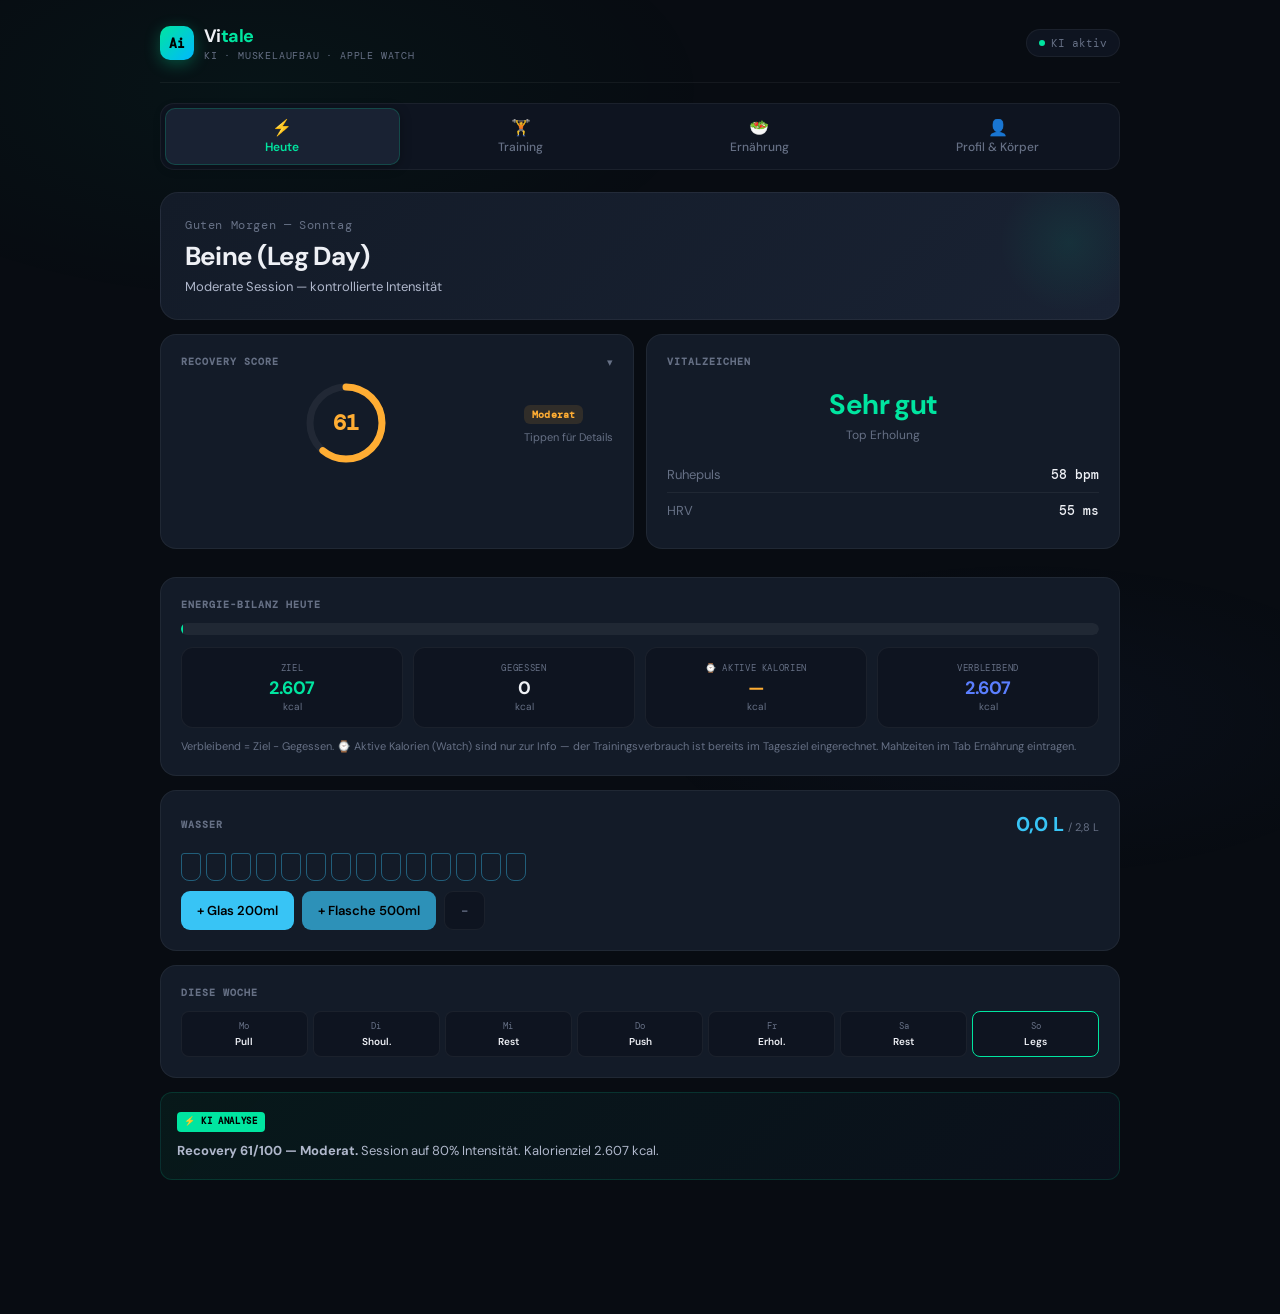
==== commit 13e91179: "Add files via upload" ====
--- a/HealthConcierge_v2.html
+++ b/HealthConcierge_v2.html
@@ -551,7 +551,7 @@
     </div>
   </div>
 
-  <!-- Kalorien (FIXED: burned wird eingerechnet) -->
+  <!-- Kalorien (burned = Info-only, bereits im TDEE-Ziel enthalten) -->
   <div class="card">
     <div class="card-label" style="margin-bottom:12px;">Energie-Bilanz heute</div>
     <div class="kcal-bar" id="kcal-bar">
@@ -561,10 +561,10 @@
     <div class="grid4" style="margin-top:12px;">
       <div class="metric"><div class="metric-label">Ziel</div><div class="metric-value" id="k-goal" style="font-size:18px;color:var(--accent);">2480</div><div class="metric-unit">kcal</div></div>
       <div class="metric"><div class="metric-label">Gegessen</div><div class="metric-value" id="k-eaten" style="font-size:18px;">0</div><div class="metric-unit">kcal</div></div>
-      <div class="metric"><div class="metric-label">⌚ Verbrannt</div><div class="metric-value" id="k-burned" style="font-size:18px;color:var(--warn);">—</div><div class="metric-unit">kcal</div></div>
+      <div class="metric"><div class="metric-label">⌚ Aktive Kalorien</div><div class="metric-value" id="k-burned" style="font-size:18px;color:var(--warn);">—</div><div class="metric-unit">kcal</div></div>
       <div class="metric"><div class="metric-label">Verbleibend</div><div class="metric-value" id="k-remain" style="font-size:18px;color:var(--info);">2480</div><div class="metric-unit">kcal</div></div>
     </div>
-    <p style="font-size:11px;color:var(--muted);margin-top:10px;line-height:1.6;">Verbleibend = Ziel − Gegessen + Verbrannt (Watch). Mahlzeiten im Tab Ernährung eintragen.</p>
+    <p style="font-size:11px;color:var(--muted);margin-top:10px;line-height:1.6;">Verbleibend = Ziel − Gegessen. ⌚ Aktive Kalorien (Watch) sind nur zur Info — der Trainingsverbrauch ist bereits im Tagesziel eingerechnet. Mahlzeiten im Tab Ernährung eintragen.</p>
   </div>
 
   <!-- Wasser -->
@@ -947,15 +947,23 @@
   <div class="card">
     <div class="card-label" style="margin-bottom:8px;">Apple Watch Daten importieren</div>
     <p style="font-size:12px;color:var(--muted);line-height:1.65;margin-bottom:14px;">
-      Exportiere mit <strong style="color:var(--text);">"Health Auto Export"</strong> (App Store) deine Daten als CSV/JSON. HRV, Ruhepuls, Schlaf, Schritte und verbrannte Kalorien werden automatisch übernommen.
+      Exportiere mit <strong style="color:var(--text);">"Health Auto Export"</strong> (App Store) deine Daten als CSV/JSON. HRV, Ruhepuls, Schlaf, Schritte und <strong style="color:var(--text);">Aktive Kalorien</strong> (keine Ruheenergie) werden übernommen und sperren die Regler für heute. Am nächsten Tag ohne neuen Import werden die Regler automatisch wieder freigegeben.
     </p>
+    <div style="margin-bottom:14px;">
+      <div style="font-size:10px;color:var(--muted);font-family:'DM Mono',monospace;letter-spacing:.07em;text-transform:uppercase;margin-bottom:8px;">Energie-Einheit in deiner Export-Datei</div>
+      <div class="mode-selector" style="margin-bottom:0;">
+        <button class="mode-btn active" id="unit-kcal" onclick="setHealthEnergyUnit('kcal')">kcal<span style="display:block;font-size:10px;font-weight:400;color:var(--muted);">direkt übernehmen</span></button>
+        <button class="mode-btn" id="unit-kj" onclick="setHealthEnergyUnit('kj')">kJ<span style="display:block;font-size:10px;font-weight:400;color:var(--muted);">÷ 4,18 → kcal</span></button>
+      </div>
+    </div>
     <div class="import-zone" onclick="document.getElementById('health-file').click()">
       <div style="font-size:32px;margin-bottom:10px;">⌚</div>
       <div style="font-size:13px;font-weight:600;">Health-Datei hochladen</div>
-      <div style="font-size:11px;color:var(--muted);margin-top:4px;">CSV oder JSON · HRV, Schlaf, Schritte, Kalorien</div>
+      <div style="font-size:11px;color:var(--muted);margin-top:4px;">CSV oder JSON · HRV, Ruhepuls, Schlaf, Schritte, Aktive Kalorien</div>
     </div>
     <input type="file" id="health-file" accept=".csv,.json" style="display:none;" onchange="importHealthFile(event)">
     <div id="import-status" style="margin-top:10px;font-size:12px;"></div>
+    <button class="btn-ghost" style="margin-top:10px;width:100%;color:var(--danger);border-color:rgba(255,87,87,0.3);" onclick="clearTodayWatchImport()">🗑 Heutigen Watch-Import löschen</button>
   </div>
 </div>
 </div><!-- /app -->
@@ -985,6 +993,9 @@
 let weekPlanState=null;
 let logPlanDay=null;
 let vitdComputed=null;
+let lastHealthImportDate=null;   // 'YYYY-MM-DD' des letzten erfolgreichen Imports
+let lastHealthImportValues=null; // {hrv,rhr,steps,sleepH,burned,burnedNote} — was gesetzt wurde
+let healthEnergyUnit='kcal';     // 'kcal' | 'kj' — Einheit der Export-Datei
 
 // Safe localStorage
 function lsGet(k,def){try{const v=localStorage.getItem(k);return v?JSON.parse(v):def;}catch(e){return def;}}
@@ -1048,7 +1059,8 @@
     m_chest:val('m-chest'),m_arm:val('m-arm'),m_thigh:val('m-thigh'),
     askBeforeChange:document.getElementById('ask-before-change').checked,
     painMap,deloadStart:appState.deloadStart||Date.now(),
-    weekPlanState,vitdComputed,vitdOpen,
+    lastHealthImportDate,lastHealthImportValues,healthEnergyUnit,
+    vitdComputed,vitdOpen,
   };
   lsSet('hc_state',appState);
 }
@@ -1057,9 +1069,11 @@
   currentGoal=appState.goal||'bulk';
   slidersLocked=appState.slidersLocked||false;
   trainingMode=appState.trainingMode||'beginner';
-  weekPlanState=appState.weekPlanState||null;
   vitdComputed=appState.vitdComputed||null;
   vitdOpen=appState.vitdOpen!==undefined?appState.vitdOpen:true;
+  lastHealthImportDate=appState.lastHealthImportDate||null;
+  lastHealthImportValues=appState.lastHealthImportValues||null;
+  healthEnergyUnit=appState.healthEnergyUnit||'kcal';
   ['sleep','hrv','rhr','steps','stress'].forEach(k=>setVal(k,appState[k]));
   setVal('p-weight',appState.weight);setVal('p-height',appState.height);setVal('p-age',appState.age);setVal('p-gender',appState.gender);
   ['vd-skin','vd-sun','vd-season','vd-level'].forEach(k=>setVal(k,appState[k.replace('-','_')]));
@@ -1121,6 +1135,13 @@
   if(ub)ub.style.display=slidersLocked?'block':'none';
 }
 function lockSliders(){slidersLocked=true;applyLockState();saveAll();}
+function setHealthEnergyUnit(unit){
+  healthEnergyUnit=unit;
+  const bKcal=document.getElementById('unit-kcal'),bKj=document.getElementById('unit-kj');
+  if(bKcal)bKcal.classList.toggle('active',unit==='kcal');
+  if(bKj)bKj.classList.toggle('active',unit==='kj');
+  saveAll();
+}
 function unlockSliders(){
   showModal('Regler entsperren?','Die importierten Apple-Watch-Werte können wieder manuell geändert werden.',
     function(){slidersLocked=false;applyLockState();saveAll();});
@@ -1147,7 +1168,7 @@
 function getWeekPlan(r){
   if(r>=75)return['heavy_push','heavy_pull','rest','legs','shoulders','rest','heavy_pull'];
   if(r>=50)return['heavy_pull','shoulders','rest','heavy_push','recovery','rest','legs'];
-  return['recovery','rest','heavy_pull','recovery','rest','shoulders','rest'];
+  return['recovery','rest','recovery','rest','recovery','rest','rest'];
 }
 function getGoalKcal(tdee){return currentGoal==='bulk'?tdee+300:currentGoal==='cut'?tdee-400:tdee;}
 function getGoalColor(){return currentGoal==='bulk'?'var(--accent)':currentGoal==='cut'?'var(--danger)':'var(--info)';}
@@ -1180,23 +1201,64 @@
 // ════════════════════════════════════════════
 // COMPUTE
 // ════════════════════════════════════════════
+
+// Schätzt Trainingskalorien aus dem Log: kcal pro abgeschlossenem Satz je nach Session-Typ.
+// Gibt 0 zurück wenn keine validen Sätze (kg + reps > 0) vorhanden sind.
+function _estimateTrainingKcal(dk){
+  const dayLog=logData[dk];if(!dayLog||!dayLog.exercises)return 0;
+  let totalSets=0;
+  dayLog.exercises.forEach(ex=>{
+    ex.sets.forEach(s=>{if(parseFloat(s.kg)>0&&parseInt(s.reps)>0)totalSets++;});
+  });
+  if(totalSets===0)return 0;
+  const planDay=dayLog.planDay||'';
+  // kcal/Satz nach Session-Typ (Compound schwer > Schulter/Isolation > Erholung)
+  let kcalPerSet=9; // Standardwert für freies / unbekanntes Training
+  if(['heavy_push','heavy_pull','legs'].includes(planDay))kcalPerSet=12;
+  else if(planDay==='shoulders')kcalPerSet=8;
+  else if(planDay==='recovery')kcalPerSet=5;
+  return Math.min(600,Math.max(50,totalSets*kcalPerSet));
+}
+
 function computeAll(){
   const s=getStatus(),p=getProfile();
   const recovery=calcRecovery(s);
   const rmr=calcRMR(p);
   const neat=Math.round(s.steps*0.038);
-  const isTraining=recovery>=50;
-  const tea=isTraining?Math.round(p.weight*0.5*60*0.1):80;
-  const tef=Math.round((rmr+neat+tea)*0.1);
-  const tdee=rmr+neat+tea+tef;
-  // Enforce min/max calorie floors
+
+  // ── Aktivitätsquelle: Watch > Trainingslog > keine ────────────────
+  const today=getTodayKey();
+  const day=getDay(today);
+  let activityKcal=0,activitySource='none';
+  if(lastHealthImportDate===today&&(day.burned||0)>0){
+    activityKcal=day.burned;          // Watch-Import hat Vorrang — keine Doppelzählung
+    activitySource='watch';
+  } else {
+    const todayLog=logData[today];
+    const hasLoggedSets=todayLog&&todayLog.exercises&&
+      todayLog.exercises.some(ex=>ex.sets.some(s=>parseFloat(s.kg)>0&&parseInt(s.reps)>0));
+    if(hasLoggedSets){
+      activityKcal=_estimateTrainingKcal(today);
+      activitySource='training-log';
+    }
+  }
+  // ─────────────────────────────────────────────────────────────────
+
+  // NEAT geht nur in TDEE ein, wenn KEIN Watch-Import vorliegt.
+  // Watch Active Energy deckt Gehen/Schritte bereits ab — keine Doppelzählung.
+  const neatInTdee=activitySource!=='watch';
+  const tdeeBase=neatInTdee?rmr+neat+activityKcal:rmr+activityKcal;
+  const tef=Math.round(tdeeBase*0.10);
+  const tdee=tdeeBase+tef;
+  const isTrainingDay=activitySource!=='none';
+
   const rawGoal=getGoalKcal(tdee);
   const goalKcal=Math.max(1200,Math.min(6000,rawGoal));
   const protPerKg=currentGoal==='cut'?2.3:2.1;
   const protein=Math.round(p.weight*protPerKg);
   const fat=Math.round(p.weight*(currentGoal==='cut'?0.8:0.9));
   const carbs=Math.max(0,Math.round((goalKcal-protein*4-fat*9)/4));
-  return{s,p,recovery,rmr,neat,tea,tef,tdee,goalKcal,protein,fat,carbs,isTraining};
+  return{s,p,recovery,rmr,neat,neatInTdee,activityKcal,activitySource,tef,tdee,goalKcal,protein,fat,carbs,isTrainingDay};
 }
 
 function updateAll(){
@@ -1279,11 +1341,11 @@
   if(document.getElementById('dh-rhr'))document.getElementById('dh-rhr').textContent=c.s.rhr+' bpm';
   if(document.getElementById('dh-hrv'))document.getElementById('dh-hrv').textContent=c.s.hrv+' ms';
 
-  // *** FIXED CALORIE LOGIC: remain = goal - eaten + burned ***
+  // Kalorienbilanz: remain = Ziel − Gegessen. Aktivitätskalorien sind im TDEE enthalten.
   const meals=getDayMeals(dk);
   const eaten=meals.reduce((a,m)=>a+m.kcal,0);
-  const burned=Math.min(1500,parseInt(day.burned)||0);
-  const remain=Math.round(c.goalKcal-eaten); // burned is info only — already in TDEE
+  const burned=parseInt(day.burned)||0; // nur für Anzeige (⌚ Aktive Kalorien)
+  const remain=Math.round(c.goalKcal-eaten);
   document.getElementById('k-goal').textContent=c.goalKcal.toLocaleString('de-DE');
   document.getElementById('k-eaten').textContent=eaten.toLocaleString('de-DE');
   document.getElementById('k-burned').textContent=burned>0?burned.toLocaleString('de-DE'):'—';
@@ -1363,7 +1425,6 @@
   const eatenP=meals.reduce((a,m)=>a+m.protein,0);
   const eatenC=meals.reduce((a,m)=>a+m.carbs,0);
   const eatenF=meals.reduce((a,m)=>a+m.fat,0);
-  const burned=Math.min(1500,parseInt(day.burned)||0);
   const remain=Math.round(c.goalKcal-eaten);
   const nGoal=document.getElementById('n-goal');if(!nGoal)return;
   nGoal.textContent=c.goalKcal.toLocaleString('de-DE');nGoal.style.color=getGoalColor();
@@ -1467,7 +1528,7 @@
   renderWeeklyNutrition();
   renderPeriodizationCheck();
 
-  const pre=c.isTraining;
+  const pre=c.isTrainingDay;
   const mealPlan=[
     {time:'07:00',name:'Frühstück',kcal:Math.round(c.goalKcal*.25),prot:Math.round(c.protein*.25)},
     {time:'10:30',name:'Snack',kcal:Math.round(c.goalKcal*.10),prot:Math.round(c.protein*.10)},
@@ -1477,12 +1538,18 @@
     {time:'19:00',name:'Abendessen',kcal:Math.round(c.goalKcal*.29),prot:Math.round(c.protein*.32)},
   ];
   document.getElementById('meal-timing').innerHTML=mealPlan.map(m=>`<div class="meal-row"><span class="meal-time" style="${m.accent?'color:var(--accent)':''}">${m.time}</span><span class="meal-name" style="${m.accent?'color:var(--accent)':''}">${m.name}</span><span class="meal-macros">${m.kcal} kcal · ${m.prot}g P</span></div>`).join('');
+  const _actLabel=c.activitySource==='watch'?'Aktivität (Watch ⌚)':c.activitySource==='training-log'?'Aktivität (Trainingslog ≈)':'Aktivität (Ruhetag)';
+  const _actColor=c.activitySource!=='none'?'var(--accent)':'var(--muted)';
+  // NEAT-Zeile: fließt nur in TDEE ein wenn kein Watch-Import vorhanden
+  const _neatRow=c.neatInTdee
+    ?`<div class="stat-row"><span class="sr-label">Schritte / NEAT</span><span class="sr-val">+${c.neat}</span></div>`
+    :`<div class="stat-row"><span class="sr-label" style="color:var(--muted);">Schritte / NEAT</span><span class="sr-val" style="color:var(--muted);font-size:11px;">${c.neat} kcal ↳ in Watch enthalten</span></div>`;
   document.getElementById('calorie-breakdown').innerHTML=`
     <div class="stat-row"><span class="sr-label">Grundumsatz (RMR)</span><span class="sr-val">${c.rmr}</span></div>
-    <div class="stat-row"><span class="sr-label">NEAT (Schritte)</span><span class="sr-val">+${c.neat}</span></div>
-    <div class="stat-row"><span class="sr-label">Training (TEA)</span><span class="sr-val">+${c.tea}</span></div>
-    <div class="stat-row"><span class="sr-label">Verdauung (TEF)</span><span class="sr-val">+${c.tef}</span></div>
-    <div class="stat-row"><span class="sr-label">TDEE Erhalt</span><span class="sr-val">${c.tdee}</span></div>
+    ${_neatRow}
+    <div class="stat-row"><span class="sr-label">${_actLabel}</span><span class="sr-val" style="color:${_actColor};">${c.activityKcal>0?'+'+c.activityKcal:'—'}</span></div>
+    <div class="stat-row"><span class="sr-label">Verdauung (TEF 10%)</span><span class="sr-val">+${c.tef}</span></div>
+    <div class="stat-row"><span class="sr-label" style="font-weight:600;">TDEE / Erhalt</span><span class="sr-val" style="font-weight:600;">${c.tdee}</span></div>
     <div class="stat-row"><span class="sr-label" style="color:var(--text);font-weight:600;">Ziel (${currentGoal})</span><span class="sr-val" style="color:${getGoalColor()};">${c.goalKcal}</span></div>`;
 }
 function renderWeeklyNutrition(){
@@ -1796,8 +1863,7 @@
   const c=computeAll();
   const recovery=recoveryOverride!==undefined?recoveryOverride:c.recovery;
   if(trainingMode==='advanced'&&customPlan){renderCustomWeekGrid();return;}
-  const plan=weekPlanState||getWeekPlan(recovery);
-  weekPlanState=plan;
+  const plan=getWeekPlan(recovery);
   const todayIdx=(new Date().getDay()+6)%7;
   el.innerHTML=plan.map((wt,i)=>{
     const wp=workoutPlans[wt]||workoutPlans.rest;
@@ -2317,81 +2383,252 @@
 // ════════════════════════════════════════════
 function importHealthFile(event){
   const file=event.target.files[0];if(!file)return;
-  const reader=new FileReader();const status=document.getElementById('import-status');
+  const reader=new FileReader();
   reader.onload=function(e){
     try{
       const content=e.target.result;
       let imported=file.name.endsWith('.json')?parseHealthJSON(JSON.parse(content)):parseHealthCSV(content);
-      let applied=[];
-      if(imported.hrv){setVal('hrv',Math.max(20,Math.min(100,Math.round(imported.hrv))));applied.push('HRV');}
-      if(imported.rhr){setVal('rhr',Math.max(40,Math.min(90,Math.round(imported.rhr))));applied.push('Ruhepuls');}
-      if(imported.steps){setVal('steps',Math.min(25000,Math.round(imported.steps)));applied.push('Schritte');}
+
+      // ── DIAGNOSTIK ──────────────────────────────────────────────────────
+      const diag=imported._kcalDiag||[];
+      console.log('[HealthImport] Alle Kalorienfelder in der Datei:',
+        diag.length?diag.map(d=>d.field+' = '+d.total+(d.selected?' ← VERWENDET':' (ignoriert)')).join(' | '):'keine gefunden');
+      console.log('[HealthImport] Verwendetes Kalorienfeld:',imported._burnedField||'—');
+
+      // UI-Diagnostik aufbauen
+      let diagHtml='';
+      if(diag.length){
+        const rows=diag.map(d=>{
+          const marker=d.selected?'<strong style="color:var(--accent);">✓ verwendet</strong>':'<span style="color:var(--muted);">ignoriert</span>';
+          return`<span style="font-family:'DM Mono',monospace;font-size:10px;">${d.field}: ${d.total} &nbsp;${marker}</span>`;
+        });
+        diagHtml='<div style="margin-top:6px;border-top:1px solid var(--border);padding-top:6px;">'
+          +'<div style="font-size:10px;color:var(--muted);margin-bottom:4px;font-family:\'DM Mono\',monospace;">ALLE KALORIENFELDER IN DER DATEI:</div>'
+          +rows.join('<br>')+'</div>';
+      }
+
+      // Mehrere Aktiv-Felder → Warnung
+      const activeMatches=diag.filter(d=>d.selected);
+      if(activeMatches.length>1){
+        document.getElementById('import-status').innerHTML=
+          '<span style="color:var(--warn);">⚠ Mehrere Kalorienfelder als „Aktive Kalorien" erkannt — bitte prüfen:</span><br>'
+          +activeMatches.map(d=>d.field+': '+d.total).join(', ')+diagHtml;
+        return;
+      }
+
+      // ── Einheitenkonvertierung kJ → kcal ────────────────────────────────
+      let unitConvNote='';
+      if(imported.burned&&healthEnergyUnit==='kj'){
+        const rawKj=Math.round(imported.burned);
+        imported.burned=Math.round(imported.burned/4.18);
+        unitConvNote='Aktive Kalorien: '+rawKj+' kJ → '+imported.burned+' kcal';
+        console.log('[HealthImport] kJ-Konvertierung:',rawKj,'kJ →',imported.burned,'kcal');
+      }
+      // ── Ende Konvertierung ───────────────────────────────────────────────
+
+      // kJ-Verdacht (nur wenn Einheit auf kcal steht und Wert verdächtig hoch)
+      if(imported.burned&&healthEnergyUnit==='kcal'&&imported.burned>1200){
+        const approxKcal=Math.round(imported.burned/4.184);
+        document.getElementById('import-status').innerHTML=
+          '<span style="color:var(--warn);">⚠ Importierter Wert: <strong>'+Math.round(imported.burned)+'</strong> — möglicherweise Kilojoule statt kcal '
+          +'('+Math.round(imported.burned)+' kJ ÷ 4,18 ≈ '+approxKcal+' kcal).</span><br>'
+          +'<span style="font-size:11px;color:var(--muted);">Bitte Einheit in Health Auto Export prüfen (Einstellungen → Einheiten → Energie).'
+          +'<br>Feld erkannt: <strong>'+imported._burnedField+'</strong></span>'
+          +diagHtml
+          +'<div style="margin-top:8px;display:flex;gap:8px;flex-wrap:wrap;">'
+          +'<button class="btn-ghost" style="font-size:12px;" onclick="_applyImportBurned('+Math.round(imported.burned)+')">Wert so übernehmen ('+Math.round(imported.burned)+' kcal)</button>'
+          +'<button class="btn-ghost" style="font-size:12px;color:var(--accent);border-color:rgba(0,229,160,0.3);" onclick="_applyImportBurned('+approxKcal+')">Als kJ interpretieren → '+approxKcal+' kcal</button>'
+          +'</div>';
+        // Andere Werte (HRV etc.) trotzdem anwenden
+        _applyImportNonCalorie(imported);
+        return;
+      }
+      // ── ENDE DIAGNOSTIK ─────────────────────────────────────────────────
+
+      let anyValue=false;const meta={};
+      if(imported.hrv){setVal('hrv',Math.max(20,Math.min(100,Math.round(imported.hrv))));meta.hrv=Math.round(imported.hrv);anyValue=true;}
+      if(imported.rhr){setVal('rhr',Math.max(40,Math.min(90,Math.round(imported.rhr))));meta.rhr=Math.round(imported.rhr);anyValue=true;}
+      if(imported.steps){setVal('steps',Math.min(25000,Math.round(imported.steps)));meta.steps=Math.round(imported.steps);anyValue=true;}
       if(imported.sleep){
         let sleepH=imported.sleep;
-        if(sleepH>24)sleepH=sleepH/60; // minutes to hours
-        // Map hours to 1-10 scale (4h=1, 9h=10)
+        if(sleepH>24)sleepH=sleepH/60;
+        sleepH=Math.round(sleepH*10)/10;
         const sleepScore=Math.max(1,Math.min(10,Math.round((sleepH-4)/5*9+1)));
-        setVal('sleep',sleepScore);applied.push('Schlaf ('+sleepH.toFixed(1)+'h → Score '+sleepScore+')');
+        setVal('sleep',sleepScore);meta.sleepH=sleepH;anyValue=true;
       }
       if(imported.burned){
-        const safeBurned=Math.min(1500,Math.round(imported.burned));
-        getDay(getTodayKey()).burned=safeBurned;saveDaily();
-        applied.push('Aktiv-kcal ('+safeBurned+')');
+        getDay(getTodayKey()).burned=Math.round(imported.burned);saveDaily();
+        meta.burned=Math.round(imported.burned);anyValue=true;
+        if(unitConvNote)meta.burnedNote=unitConvNote;
       }
-      if(imported.sleepPhases){
-        renderSleepAnalysis(imported.sleepPhases);
-        applied.push('Schlafphasen');
+      if(imported.sleepPhases){renderSleepAnalysis(imported.sleepPhases);}
+      if(anyValue){
+        lastHealthImportDate=getTodayKey();lastHealthImportValues=meta;
+        saveAll();updateAll();lockSliders();
+        renderImportStatus();
+        // Diagnostik-Block an Status anhängen
+        if(diagHtml){const el=document.getElementById('import-status');if(el)el.innerHTML+=diagHtml;}
+      } else {
+        document.getElementById('import-status').innerHTML=
+          '<span style="color:var(--warn);">Keine Werte erkannt. Prüfe ob HRV, Schritte, Schlaf oder Aktive Kalorien in der Datei vorhanden sind.</span>'
+          +diagHtml;
       }
-      if(applied.length){updateAll();lockSliders();status.innerHTML=`<span style="color:var(--accent);">✓ Importiert: ${applied.join(', ')}</span>`;}
-      else status.innerHTML='<span style="color:var(--warn);">Keine Werte erkannt. Prüfe ob HRV, Schritte, Schlaf in der Datei vorhanden sind.</span>';
-    }catch(err){status.innerHTML='<span style="color:var(--danger);">Import-Fehler: '+err.message+'</span>';}
+    }catch(err){
+      document.getElementById('import-status').innerHTML=
+        '<span style="color:var(--danger);">Import-Fehler: '+err.message+'</span>';
+    }
   };
   reader.readAsText(file);
 }
+
+// Hilfsfunktionen für die kJ-Rückfrage-Buttons
+function _applyImportBurned(kcal){
+  getDay(getTodayKey()).burned=kcal;saveDaily();
+  // Meta aktualisieren
+  lastHealthImportValues=Object.assign(lastHealthImportValues||{},{burned:kcal});
+  lastHealthImportDate=getTodayKey();
+  saveAll();updateAll();lockSliders();renderImportStatus();
+}
+function _applyImportNonCalorie(imported){
+  // Setzt HRV/Ruhepuls/Schritte/Schlaf ohne die Kalorien — für den kJ-Warnung-Fall
+  const meta={};
+  if(imported.hrv){setVal('hrv',Math.max(20,Math.min(100,Math.round(imported.hrv))));meta.hrv=Math.round(imported.hrv);}
+  if(imported.rhr){setVal('rhr',Math.max(40,Math.min(90,Math.round(imported.rhr))));meta.rhr=Math.round(imported.rhr);}
+  if(imported.steps){setVal('steps',Math.min(25000,Math.round(imported.steps)));meta.steps=Math.round(imported.steps);}
+  if(imported.sleep){
+    let sleepH=imported.sleep;if(sleepH>24)sleepH=sleepH/60;sleepH=Math.round(sleepH*10)/10;
+    const sleepScore=Math.max(1,Math.min(10,Math.round((sleepH-4)/5*9+1)));
+    setVal('sleep',sleepScore);meta.sleepH=sleepH;
+  }
+  if(Object.keys(meta).length){
+    lastHealthImportValues=meta;lastHealthImportDate=getTodayKey();
+    saveAll();updateAll();lockSliders();
+  }
+}
+// Whitelist: NUR diese Feldnamen gelten als eindeutig "Aktive Kalorien"
+// Explizit ausgeschlossen: basal, resting, dietary, total, goal, stand
+const ACTIVE_ENERGY_WHITELIST=['active_energy','active_energy_burned','activeenergyburned','apple_exercise_energy'];
+function _isActiveEnergyField(name){
+  const n=name.toLowerCase().replace(/[\s-]/g,'_');
+  if(/basal|resting|dietary|total|goal|stand/.test(n))return false;
+  return ACTIVE_ENERGY_WHITELIST.some(w=>n===w||n===w.replace(/_/g,''));
+}
+
 function parseHealthJSON(data){
-  const out={sleepPhases:{deep:0,rem:0,light:0,total:0}};
+  const out={sleepPhases:{deep:0,rem:0,light:0,total:0},_kcalDiag:[],_burnedField:null};
   const metrics=data.data?.metrics||data.metrics||[];
   if(Array.isArray(metrics)){
     metrics.forEach(m=>{
       const name=(m.name||'').toLowerCase();
       const entries=Array.isArray(m.data)?m.data:[];
-      // Use last entry for point-in-time metrics
       const last=entries.length?entries[entries.length-1]:null;
       const qty=last?(parseFloat(last.qty||last.value||last.Avg)||0):0;
+      const dayTotal=entries.length?entries.reduce((a,e)=>a+(parseFloat(e.qty||e.value)||0),0):qty;
+
+      // Diagnostik: alle energie-/kalorienähnlichen Felder sammeln
+      if(/energy|calori|burned|calories/.test(name)){
+        out._kcalDiag.push({field:m.name,total:Math.round(dayTotal||qty),selected:false});
+      }
+
       if(name.includes('heart_rate_variability')&&qty>0)out.hrv=qty;
       else if(name.includes('resting_heart_rate')&&qty>0)out.rhr=qty;
       else if(name.includes('step_count')&&qty>0)out.steps=qty;
-      else if(name.includes('active_energy')&&!name.includes('basal')){
-        // Sum all active energy entries for the day
-        const dayTotal=entries.reduce((a,e)=>a+(parseFloat(e.qty||e.value)||0),0);
+      else if(_isActiveEnergyField(name)){
+        // Strikter Whitelist-Match: nur echte Aktivitätskalorien
         out.burned=(out.burned||0)+(dayTotal||qty);
+        out._burnedField=m.name;
+        const d=out._kcalDiag.find(x=>x.field===m.name);if(d)d.selected=true;
       }
-      // Sleep phases (Health Auto Export exports these separately)
       else if(name.includes('sleep_analysis')||name.includes('sleep')){
         const totalMin=entries.reduce((a,e)=>a+(parseFloat(e.qty||e.value)||0),0);
         out.sleep=totalMin>0?totalMin:qty;
       }
-      else if(name.includes('deep_sleep')){out.sleepPhases.deep+=entries.reduce((a,e)=>a+(parseFloat(e.qty||e.value)||0),0)||qty;}
-      else if(name.includes('rem_sleep')){out.sleepPhases.rem+=entries.reduce((a,e)=>a+(parseFloat(e.qty||e.value)||0),0)||qty;}
-      else if(name.includes('core_sleep')||name.includes('light_sleep')){out.sleepPhases.light+=entries.reduce((a,e)=>a+(parseFloat(e.qty||e.value)||0),0)||qty;}
+      else if(name.includes('deep_sleep')){out.sleepPhases.deep+=dayTotal||qty;}
+      else if(name.includes('rem_sleep')){out.sleepPhases.rem+=dayTotal||qty;}
+      else if(name.includes('core_sleep')||name.includes('light_sleep')){out.sleepPhases.light+=dayTotal||qty;}
     });
     out.sleepPhases.total=out.sleepPhases.deep+out.sleepPhases.rem+out.sleepPhases.light;
   }
   return out;
 }
 function parseHealthCSV(content){
-  const out={};const lines=content.split(/\r?\n/).filter(l=>l.trim());if(lines.length<2)return out;
+  const out={_kcalDiag:[],_burnedField:null};
+  const lines=content.split(/\r?\n/).filter(l=>l.trim());if(lines.length<2)return out;
   const header=lines[0].toLowerCase().split(/[,;]/);
   const lastRow=lines[lines.length-1].split(/[,;]/);
   header.forEach((h,i)=>{
-    const v=parseFloat(lastRow[i]);if(isNaN(v))return;
-    if(h.includes('hrv')||h.includes('variability'))out.hrv=v;
-    else if(h.includes('resting')&&h.includes('heart'))out.rhr=v;
-    else if(h.includes('step'))out.steps=v;
-    else if(h.includes('sleep')&&!h.includes('deep')&&!h.includes('rem'))out.sleep=v;
-    else if(h.includes('active_energy')||h.includes('aktiv_energie'))out.burned=(out.burned||0)+v;
+    const hTrim=h.trim();
+    const v=parseFloat(lastRow[i]);
+    // Diagnostik: alle energie-/kalorienähnlichen Spalten sammeln
+    if(/energy|calori|burned|calories/.test(hTrim)){
+      out._kcalDiag.push({field:lines[0].split(/[,;]/)[i].trim(),total:isNaN(v)?'?':Math.round(v),selected:false});
+    }
+    if(isNaN(v))return;
+    if(hTrim.includes('hrv')||hTrim.includes('variability'))out.hrv=v;
+    else if(hTrim.includes('resting')&&hTrim.includes('heart'))out.rhr=v;
+    else if(hTrim.includes('step'))out.steps=v;
+    else if(hTrim.includes('sleep')&&!hTrim.includes('deep')&&!hTrim.includes('rem'))out.sleep=v;
+    else if(_isActiveEnergyField(hTrim)){
+      // Strikter Whitelist-Match — kein basal/resting/dietary/total
+      out.burned=(out.burned||0)+v;
+      out._burnedField=lines[0].split(/[,;]/)[i].trim();
+      const d=out._kcalDiag.find(x=>x.field===out._burnedField);if(d)d.selected=true;
+    }
   });
   return out;
+}
+
+// ════════════════════════════════════════════
+// WATCH IMPORT STATUS & CLEAR
+// ════════════════════════════════════════════
+function renderImportStatus(){
+  const el=document.getElementById('import-status');if(!el)return;
+  const today=getTodayKey();
+  if(lastHealthImportDate===today&&lastHealthImportValues){
+    const v=lastHealthImportValues;
+    const parts=[];
+    if(v.hrv)parts.push('HRV: '+v.hrv+' ms');
+    if(v.rhr)parts.push('Ruhepuls: '+v.rhr+' bpm');
+    if(v.steps)parts.push('Schritte: '+v.steps.toLocaleString('de-DE'));
+    if(v.sleepH)parts.push('Schlaf: '+v.sleepH+'h');
+    if(v.burned)parts.push(v.burnedNote||'Aktive Kalorien: '+v.burned+' kcal');
+    const highKcal=v.burned&&v.burned>1200
+      ?'<div style="margin-top:5px;color:var(--warn);font-size:11px;">⚠ '+v.burned+' kcal Aktive Kalorien — hoher Wert. Plausibel für sehr intensive/lange Aktivität?</div>'
+      :'';
+    el.innerHTML=
+      '<div style="color:var(--accent);font-weight:600;">✓ Watch-Import aktiv ('+today+')</div>'
+      +'<div style="color:var(--text2);font-size:11px;margin-top:3px;">'+parts.join(' · ')+'</div>'
+      +highKcal
+      +'<div style="margin-top:5px;font-size:10px;color:var(--muted);font-family:\'DM Mono\',monospace;">'
+      +'Watch-Werte gelten nur für heute — am nächsten Tag ohne neuen Import nicht mehr aktiv.</div>';
+  } else {
+    el.innerHTML='';
+  }
+}
+function clearTodayWatchImport(){
+  const today=getTodayKey();
+  if(lastHealthImportDate!==today){
+    document.getElementById('import-status').innerHTML=
+      '<span style="color:var(--muted);">Kein aktiver Watch-Import für heute vorhanden.</span>';
+    return;
+  }
+  function doDelete(){
+    getDay(today).burned=0;saveDaily();
+    slidersLocked=false;applyLockState();
+    lastHealthImportDate=null;lastHealthImportValues=null;
+    saveAll();renderImportStatus();
+    renderDashboard();renderNutrition();
+    document.getElementById('import-status').innerHTML=
+      '<span style="color:var(--muted);">Watch-Import für heute gelöscht. Regler entsperrt — Werte können manuell angepasst werden.</span>';
+  }
+  if(document.getElementById('ask-before-change').checked){
+    showModal(
+      'Watch-Import löschen?',
+      'Aktivitätskalorien und Import-Status werden für heute zurückgesetzt. Regler werden entsperrt.<br><br>'
+      +'<span style="font-size:12px;color:var(--muted);">Mahlzeiten, Training, Wasser, Messungen und frühere Tage bleiben erhalten.</span>',
+      doDelete,()=>{}
+    );
+  } else {doDelete();}
 }
 
 // ════════════════════════════════════════════
@@ -2417,6 +2654,14 @@
 // INIT
 // ════════════════════════════════════════════
 loadState();
+// Tagesgebundener Watch-Import: bei neuem Tag Lock und Metadaten zurücksetzen
+// (historische dailyData vergangener Tage bleiben unangetastet)
+if(lastHealthImportDate&&lastHealthImportDate!==getTodayKey()){
+  slidersLocked=false;
+  lastHealthImportDate=null;
+  lastHealthImportValues=null;
+  saveAll();
+}
 updateAll();
 renderLog();
 bindSetInputs();
@@ -2425,6 +2670,8 @@
 renderMeasureHistory();
 applyVitDCollapse();
 renderInjury();
+setHealthEnergyUnit(healthEnergyUnit); // UI-Buttons auf gespeicherten Stand bringen
+renderImportStatus();
 </script>
 </body>
 </html>
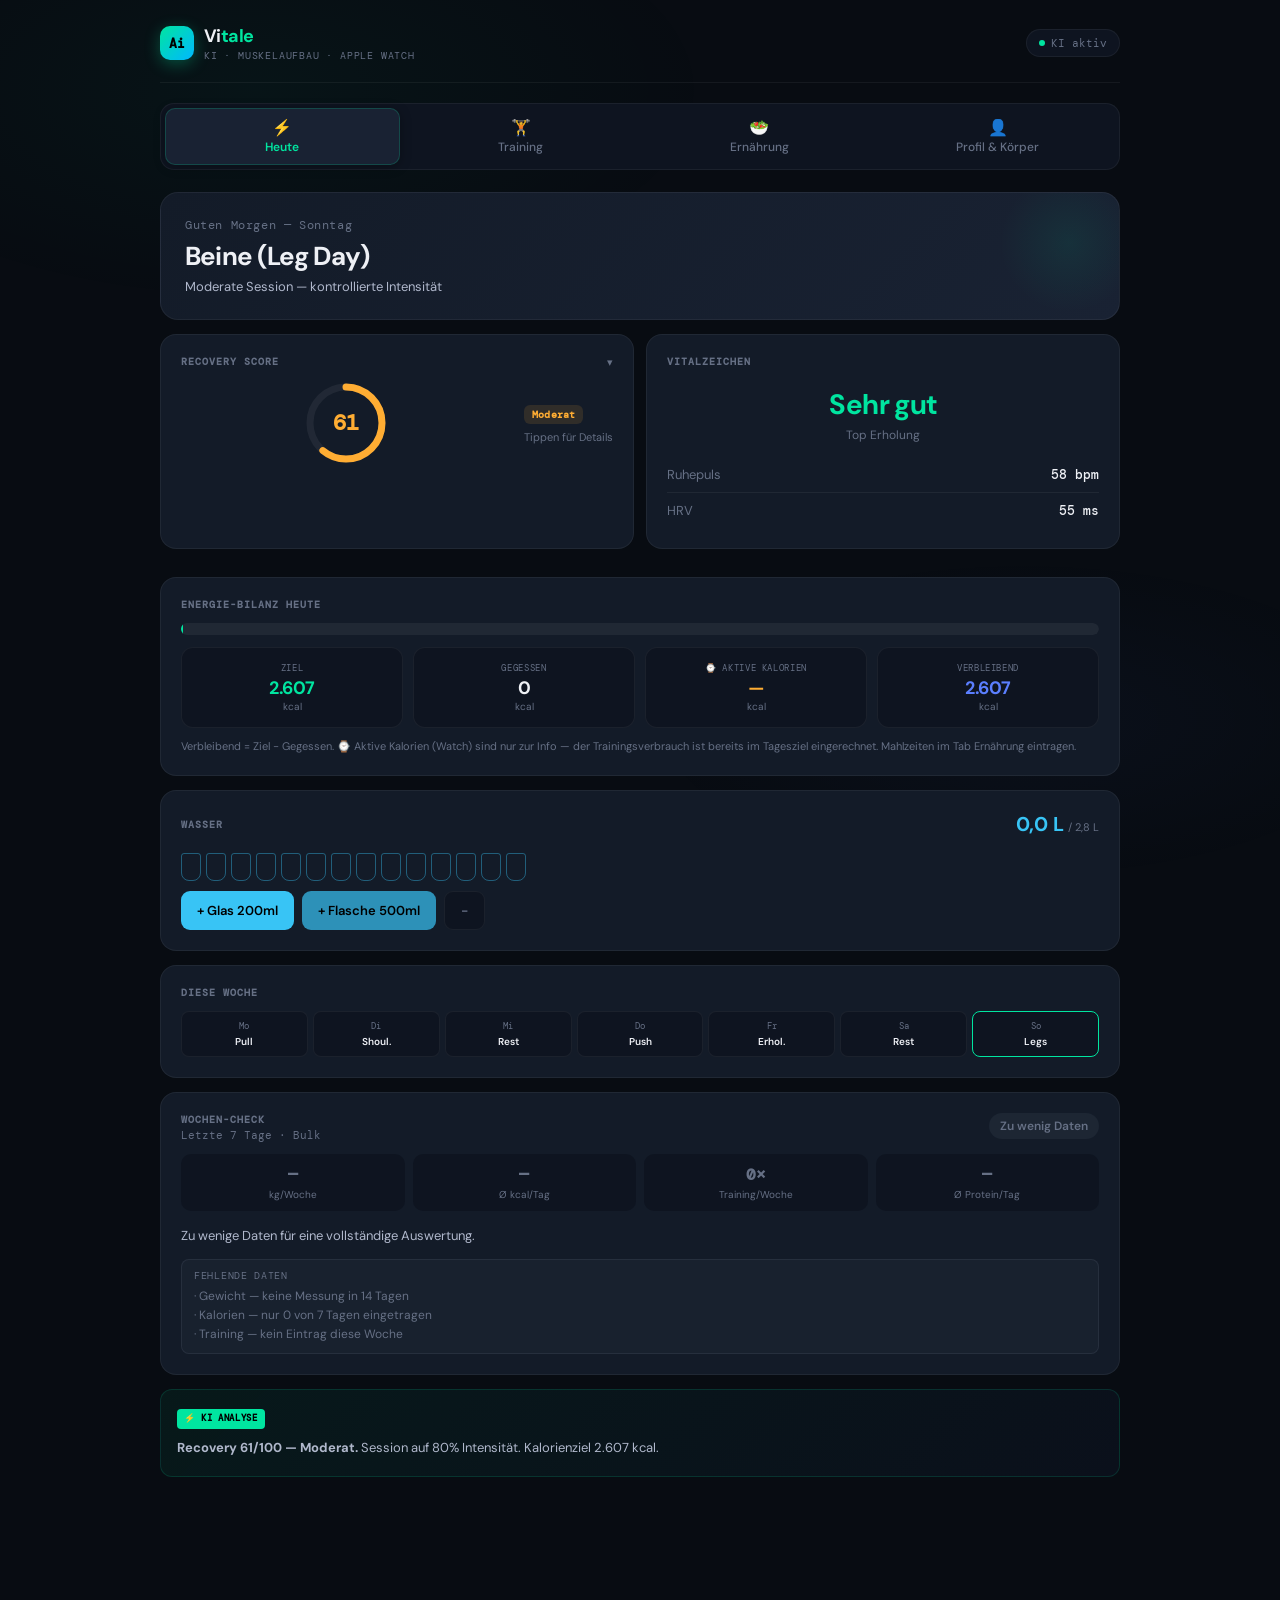
==== commit 291fb49c: "Move weekly-review card and centralize rendering Relocate the #weekly-review-card out of the Nutriti" ====
--- a/HealthConcierge_v2.html
+++ b/HealthConcierge_v2.html
@@ -5,480 +5,7 @@
 <meta name="viewport" content="width=device-width, initial-scale=1.0">
 <title>Vitale — KI Health Coach</title>
 <link href="https://fonts.googleapis.com/css2?family=DM+Sans:ital,opsz,wght@0,9..40,300;0,9..40,400;0,9..40,500;0,9..40,600;0,9..40,700;1,9..40,400&family=DM+Mono:wght@400;500&display=swap" rel="stylesheet">
-<style>
-*{box-sizing:border-box;margin:0;padding:0;}
-:root{
-  --accent:#00E5A0;
-  --accent-dim:rgba(0,229,160,0.1);
-  --accent-glow:rgba(0,229,160,0.25);
-  --accent2:#5B7FFF;
-  --bg:#080C12;
-  --surface:#0E1420;
-  --card:#131B28;
-  --card2:#192233;
-  --border:rgba(255,255,255,0.055);
-  --border-accent:rgba(0,229,160,0.2);
-  --text:#EEF0F5;
-  --text2:#B0B8CC;
-  --muted:#667085;
-  --danger:#FF5757;
-  --warn:#FFAD33;
-  --info:#5B7FFF;
-  --water:#38C4F5;
-  --r:16px;
-}
-
-html{background:var(--bg);}
-body{
-  font-family:'DM Sans',sans-serif;
-  background:var(--bg);
-  color:var(--text);
-  min-height:100vh;
-  overflow-x:hidden;
-  -webkit-font-smoothing:antialiased;
-}
-
-/* subtle noise + gradient bg */
-body::before{
-  content:'';position:fixed;inset:0;
-  background:
-    radial-gradient(ellipse 60% 40% at 20% 10%,rgba(0,229,160,0.04) 0%,transparent 60%),
-    radial-gradient(ellipse 50% 30% at 80% 80%,rgba(91,127,255,0.04) 0%,transparent 60%);
-  pointer-events:none;z-index:0;
-}
-
-.app{position:relative;z-index:1;max-width:1000px;margin:0 auto;padding:0 20px 120px;}
-
-/* ── HEADER ── */
-header{
-  padding:24px 0 20px;
-  display:flex;align-items:center;justify-content:space-between;
-  border-bottom:1px solid var(--border);
-  margin-bottom:20px;
-}
-.logo{display:flex;align-items:center;gap:10px;}
-.logo-mark{
-  width:34px;height:34px;border-radius:10px;
-  background:linear-gradient(135deg,#00E5A0,#00B8FF);
-  display:flex;align-items:center;justify-content:center;
-  font-size:13px;font-weight:700;color:#000;
-  font-family:'DM Mono',monospace;
-  box-shadow:0 4px 16px rgba(0,229,160,0.3);
-}
-.logo-name{font-size:18px;font-weight:700;letter-spacing:-0.03em;}
-.logo-name span{color:var(--accent);}
-.logo-tagline{font-size:10px;color:var(--muted);font-family:'DM Mono',monospace;letter-spacing:.08em;text-transform:uppercase;margin-top:1px;}
-.status-pill{
-  display:flex;align-items:center;gap:6px;
-  background:var(--surface);border:1px solid var(--border);
-  padding:6px 12px;border-radius:20px;
-  font-size:11px;color:var(--muted);font-family:'DM Mono',monospace;
-}
-.pulse{width:6px;height:6px;border-radius:50%;background:var(--accent);animation:glow 2s ease-in-out infinite;}
-@keyframes glow{0%,100%{box-shadow:0 0 0 0 var(--accent-glow);}50%{box-shadow:0 0 0 4px transparent;opacity:.7;}}
-
-/* ── TABS ── */
-.nav-tabs{
-  display:grid;grid-template-columns:repeat(4,1fr);
-  gap:4px;background:var(--surface);
-  padding:4px;border-radius:14px;
-  border:1px solid var(--border);
-  margin-bottom:22px;
-}
-.tab{
-  padding:10px 6px;border-radius:10px;
-  font-size:12px;font-weight:500;
-  cursor:pointer;color:var(--muted);
-  transition:all .18s;text-align:center;
-  border:none;background:transparent;
-  font-family:'DM Sans',sans-serif;
-  display:flex;flex-direction:column;align-items:center;gap:3px;
-  line-height:1.2;
-}
-.tab .tab-icon{font-size:16px;}
-.tab:hover{color:var(--text2);}
-.tab.active{
-  background:var(--card2);color:var(--accent);font-weight:600;
-  box-shadow:0 2px 12px rgba(0,0,0,0.3),inset 0 0 0 1px var(--border-accent);
-}
-
-/* ── PANELS ── */
-.panel{display:none;animation:fadeUp .22s ease;}
-.panel.active{display:block;}
-@keyframes fadeUp{from{opacity:0;transform:translateY(6px);}to{opacity:1;transform:none;}}
-
-/* ── CARDS ── */
-.card{
-  background:var(--card);
-  border:1px solid var(--border);
-  border-radius:var(--r);
-  padding:20px;
-  margin-bottom:14px;
-}
-.card-header{
-  display:flex;align-items:center;justify-content:space-between;
-  margin-bottom:16px;
-}
-.card-label{
-  font-size:10px;font-weight:600;color:var(--muted);
-  letter-spacing:.1em;text-transform:uppercase;
-  font-family:'DM Mono',monospace;
-}
-.card-action{
-  font-size:11px;color:var(--accent);cursor:pointer;
-  font-weight:500;background:none;border:none;
-  font-family:'DM Sans',sans-serif;
-}
-
-/* ── METRICS ── */
-.grid2{display:grid;grid-template-columns:1fr 1fr;gap:12px;}
-.grid3{display:grid;grid-template-columns:repeat(3,1fr);gap:10px;}
-.grid4{display:grid;grid-template-columns:repeat(4,1fr);gap:10px;}
-
-.metric{
-  background:var(--surface);border:1px solid var(--border);
-  border-radius:12px;padding:14px 12px;text-align:center;
-}
-.metric-label{font-size:9px;color:var(--muted);margin-bottom:5px;font-family:'DM Mono',monospace;letter-spacing:.07em;text-transform:uppercase;}
-.metric-value{font-size:22px;font-weight:700;letter-spacing:-0.03em;line-height:1;}
-.metric-unit{font-size:10px;color:var(--muted);margin-top:3px;}
-
-/* ── RECOVERY RING ── */
-.recovery-ring{width:88px;height:88px;margin:0 auto;position:relative;display:flex;align-items:center;justify-content:center;}
-.recovery-ring svg{position:absolute;inset:0;transform:rotate(-90deg);}
-.recovery-ring-val{font-size:22px;font-weight:700;font-family:'DM Mono',monospace;}
-.recovery-ring.lg{width:110px;height:110px;}
-.recovery-ring.lg .recovery-ring-val{font-size:28px;}
-
-/* ── BADGES ── */
-.badge{display:inline-flex;align-items:center;gap:3px;padding:3px 8px;border-radius:6px;font-size:10px;font-weight:600;font-family:'DM Mono',monospace;letter-spacing:.02em;}
-.badge-green{background:rgba(0,229,160,0.12);color:var(--accent);}
-.badge-yellow{background:rgba(255,173,51,0.12);color:var(--warn);}
-.badge-red{background:rgba(255,87,87,0.12);color:var(--danger);}
-.badge-blue{background:rgba(91,127,255,0.12);color:var(--info);}
-
-/* ── AI BOX ── */
-.ai-box{
-  background:linear-gradient(135deg,rgba(0,229,160,0.06),rgba(91,127,255,0.04));
-  border:1px solid rgba(0,229,160,0.15);
-  border-radius:12px;padding:16px;
-  font-size:13px;line-height:1.75;
-  color:var(--text2);
-  margin-bottom:14px;
-  position:relative;
-}
-.ai-chip{
-  display:inline-flex;align-items:center;gap:4px;
-  background:var(--accent);color:#000;
-  font-size:9px;font-weight:700;padding:2px 7px;
-  border-radius:4px;font-family:'DM Mono',monospace;
-  letter-spacing:.07em;margin-bottom:8px;
-}
-
-/* ── STAT ROWS ── */
-.stat-row{
-  display:flex;justify-content:space-between;align-items:center;
-  padding:9px 0;border-bottom:1px solid var(--border);font-size:13px;
-}
-.stat-row:last-child{border-bottom:none;}
-.stat-row .sr-label{color:var(--muted);}
-.stat-row .sr-val{font-weight:500;font-family:'DM Mono',monospace;}
-
-/* ── SLIDERS ── */
-.slider-row{margin-bottom:18px;}
-.slider-header{display:flex;justify-content:space-between;align-items:center;margin-bottom:8px;}
-.slider-label{font-size:13px;color:var(--text2);}
-.slider-val{font-family:'DM Mono',monospace;font-size:12px;font-weight:600;color:var(--accent);}
-input[type=range]{
-  width:100%;-webkit-appearance:none;appearance:none;
-  height:3px;border-radius:2px;background:var(--border);
-  outline:none;cursor:pointer;
-}
-input[type=range]::-webkit-slider-thumb{
-  -webkit-appearance:none;width:18px;height:18px;border-radius:50%;
-  background:var(--accent);cursor:pointer;
-  box-shadow:0 0 12px var(--accent-glow);
-  transition:transform .15s;
-}
-input[type=range]::-webkit-slider-thumb:hover{transform:scale(1.2);}
-input[type=range]:disabled{opacity:.4;cursor:not-allowed;}
-input[type=range]:disabled::-webkit-slider-thumb{background:var(--muted);box-shadow:none;}
-
-/* ── FORM ELEMENTS ── */
-.form-group{display:flex;flex-direction:column;gap:5px;}
-.form-group label{font-size:10px;color:var(--muted);font-family:'DM Mono',monospace;letter-spacing:.07em;text-transform:uppercase;}
-.form-group input,.form-group select{
-  background:var(--surface);border:1px solid var(--border);
-  border-radius:9px;padding:9px 12px;color:var(--text);
-  font-size:13px;font-family:'DM Sans',sans-serif;
-  outline:none;transition:border-color .18s;width:100%;
-}
-.form-group input:focus,.form-group select:focus{border-color:var(--accent);}
-.form-group select option{background:var(--card);}
-
-/* ── BUTTONS ── */
-.btn-primary{
-  width:100%;padding:13px;
-  background:linear-gradient(135deg,var(--accent),#00C5DE);
-  border:none;border-radius:10px;
-  color:#000;font-size:13px;font-weight:700;
-  cursor:pointer;transition:opacity .18s;
-  font-family:'DM Sans',sans-serif;letter-spacing:.01em;
-}
-.btn-primary:hover{opacity:.88;}
-.btn-ghost{
-  background:var(--surface);border:1px solid var(--border);
-  border-radius:9px;padding:8px 14px;color:var(--muted);
-  font-size:12px;cursor:pointer;transition:all .18s;
-  font-family:'DM Sans',sans-serif;
-}
-.btn-ghost:hover{border-color:var(--accent);color:var(--accent);}
-.btn-dashed{
-  width:100%;padding:9px;
-  background:transparent;border:1px dashed rgba(255,255,255,0.1);
-  border-radius:9px;color:var(--muted);font-size:12px;
-  cursor:pointer;transition:all .18s;font-family:'DM Sans',sans-serif;
-  margin-top:6px;
-}
-.btn-dashed:hover{border-color:var(--accent);color:var(--accent);}
-
-/* ── WATER ── */
-.water-glass-row{display:flex;gap:5px;flex-wrap:wrap;margin:10px 0;}
-.water-glass{
-  width:20px;height:28px;border-radius:3px 3px 8px 8px;
-  border:1.5px solid rgba(56,196,245,0.4);
-  position:relative;overflow:hidden;background:transparent;
-  transition:all .2s;
-}
-.water-glass.filled{background:var(--water);border-color:var(--water);}
-.water-btn{
-  background:var(--water);color:#000;border:none;
-  border-radius:9px;padding:10px 16px;
-  font-size:13px;font-weight:600;cursor:pointer;
-  font-family:'DM Sans',sans-serif;transition:opacity .18s;
-}
-.water-btn:hover{opacity:.85;}
-.water-btn.minus-btn{background:var(--surface);border:1px solid var(--border);color:var(--muted);}
-
-/* ── KCAL BAR ── */
-.kcal-bar{height:12px;border-radius:6px;overflow:hidden;display:flex;margin:10px 0;}
-
-/* ── MACRO BAR ── */
-.macro-bar{height:8px;border-radius:4px;overflow:hidden;display:flex;margin:10px 0;}
-
-/* ── WEEK GRID ── */
-.week-grid{display:grid;grid-template-columns:repeat(7,1fr);gap:7px;margin-bottom:14px;}
-.day-card{
-  background:var(--card);border:1px solid var(--border);
-  border-radius:10px;padding:9px 5px;cursor:pointer;
-  transition:all .2s;text-align:center;
-}
-.day-card:hover,.day-card.today-card{border-color:var(--accent);box-shadow:0 0 12px var(--accent-glow);}
-.day-name{font-size:9px;color:var(--muted);margin-bottom:4px;font-family:'DM Mono',monospace;}
-.day-type{font-size:10px;font-weight:600;margin-bottom:4px;line-height:1.3;}
-
-/* ── LOG TABLE ── */
-.workout-table{width:100%;border-collapse:collapse;}
-.workout-table tr{border-bottom:1px solid var(--border);}
-.workout-table tr:last-child{border-bottom:none;}
-.workout-table td{padding:9px 7px;font-size:13px;}
-.workout-table td:first-child{font-weight:500;}
-.workout-table td:nth-child(2){color:var(--muted);font-size:11px;font-family:'DM Mono',monospace;}
-.workout-table td:last-child{text-align:right;font-family:'DM Mono',monospace;color:var(--accent);font-weight:500;}
-
-/* ── LOG EXERCISE CARD ── */
-.log-exercise-card{
-  background:var(--card2);border:1px solid var(--border);
-  border-radius:13px;padding:16px;margin-bottom:11px;
-}
-.log-ex-header{display:flex;justify-content:space-between;align-items:center;margin-bottom:12px;flex-wrap:wrap;gap:8px;}
-.log-input{
-  background:var(--surface);border:1px solid var(--border);
-  border-radius:8px;padding:8px;color:var(--text);
-  font-size:14px;font-family:'DM Mono',monospace;
-  outline:none;width:100%;text-align:center;transition:border-color .18s;
-}
-.log-input:focus{border-color:var(--accent);}
-.log-col-label{font-size:9px;color:var(--muted);text-align:center;font-family:'DM Mono',monospace;letter-spacing:.05em;}
-.log-set-num{font-size:11px;color:var(--muted);font-family:'DM Mono',monospace;text-align:center;}
-.del-btn{background:none;border:none;color:var(--muted);cursor:pointer;font-size:14px;transition:color .18s;padding:4px;line-height:1;}
-.del-btn:hover{color:var(--danger);}
-
-/* ── WEEK SUMMARY ── */
-.week-summary-grid{display:grid;grid-template-columns:repeat(3,1fr);gap:10px;margin-bottom:14px;}
-.summary-card{
-  background:var(--surface);border:1px solid var(--border);
-  border-radius:11px;padding:14px;text-align:center;
-}
-.summary-val{font-size:22px;font-weight:700;font-family:'DM Mono',monospace;}
-.summary-label{font-size:10px;color:var(--muted);margin-top:4px;}
-
-/* ── LOG NAV ── */
-.log-nav{display:flex;align-items:center;justify-content:space-between;margin-bottom:14px;}
-.log-date-lbl{font-family:'DM Mono',monospace;font-size:13px;color:var(--text);}
-
-/* ── PROGRESS BARS ── */
-.progress-bar-wrap{display:flex;align-items:center;gap:10px;margin-bottom:8px;font-size:11px;}
-.progress-bar-bg{flex:1;height:5px;background:var(--border);border-radius:3px;overflow:hidden;}
-.progress-bar-fill{height:100%;border-radius:3px;transition:width .5s;}
-
-/* ── VITD ── */
-.vitd-result-bar{height:14px;border-radius:7px;background:var(--border);overflow:hidden;margin:10px 0;position:relative;}
-.vitd-result-fill{height:100%;border-radius:7px;transition:width .5s,background .5s;}
-.vitd-markers{display:flex;justify-content:space-between;font-size:9px;color:var(--muted);font-family:'DM Mono',monospace;margin-top:3px;}
-
-/* ── BODY MAP ── */
-.bodymap-wrap{display:flex;gap:20px;flex-wrap:wrap;align-items:flex-start;}
-.bodymap-svg{flex:0 0 200px;}
-.bodypart{cursor:pointer;transition:all .2s;}
-.bodypart:hover{filter:brightness(1.5);}
-.bodypart.pain-mild{fill:var(--warn)!important;}
-.bodypart.pain-severe{fill:var(--danger)!important;}
-.injury-info{flex:1;min-width:220px;}
-
-/* ── DELOAD BANNER ── */
-.deload-banner{
-  background:linear-gradient(90deg,rgba(255,173,51,0.1),rgba(255,173,51,0.03));
-  border:1px solid rgba(255,173,51,0.3);
-  border-radius:12px;padding:14px 16px;margin-bottom:14px;
-  display:flex;align-items:center;gap:12px;
-}
-.deload-banner.urgent{
-  background:linear-gradient(90deg,rgba(255,87,87,0.12),rgba(255,87,87,0.03));
-  border-color:rgba(255,87,87,0.35);
-}
-.deload-icon{font-size:22px;}
-
-/* ── MODAL ── */
-.modal-overlay{
-  display:none;position:fixed;inset:0;
-  background:rgba(0,0,0,0.85);z-index:100;
-  align-items:center;justify-content:center;
-  padding:24px;backdrop-filter:blur(6px);
-}
-.modal-overlay.show{display:flex;}
-.modal{
-  background:var(--card);
-  border:1px solid var(--border-accent);
-  border-radius:18px;padding:26px;
-  max-width:400px;width:100%;
-  animation:modalIn .22s ease;
-}
-@keyframes modalIn{from{opacity:0;transform:scale(.93);}to{opacity:1;transform:none;}}
-.modal-title{font-size:16px;font-weight:600;margin-bottom:6px;}
-.modal-sub{font-size:13px;color:var(--muted);line-height:1.65;margin-bottom:20px;}
-.modal-actions{display:flex;gap:10px;}
-.modal-btn{flex:1;padding:12px;border-radius:10px;font-size:13px;font-weight:600;cursor:pointer;font-family:'DM Sans',sans-serif;border:1px solid var(--border);transition:all .18s;}
-.modal-btn-yes{background:var(--accent);color:#000;border-color:var(--accent);}
-.modal-btn-yes:hover{opacity:.85;}
-.modal-btn-no{background:transparent;color:var(--muted);}
-.modal-btn-no:hover{color:var(--text);border-color:var(--text);}
-
-/* ── GOAL SELECTOR ── */
-.goal-selector{display:flex;gap:10px;}
-.goal-btn{
-  flex:1;padding:13px 8px;border-radius:12px;
-  border:1px solid var(--border);background:var(--surface);
-  color:var(--muted);font-family:'DM Sans',sans-serif;
-  font-size:12px;font-weight:600;cursor:pointer;
-  transition:all .2s;text-align:center;
-}
-.goal-btn:hover{color:var(--text);}
-.goal-icon{font-size:20px;display:block;margin-bottom:5px;}
-.goal-label{display:block;font-size:10px;color:var(--muted);margin-top:2px;font-weight:400;}
-.goal-btn.active-bulk{border-color:var(--accent);background:var(--accent-dim);color:var(--accent);}
-.goal-btn.active-maintain{border-color:var(--info);background:rgba(91,127,255,0.1);color:var(--info);}
-.goal-btn.active-cut{border-color:var(--danger);background:rgba(255,87,87,0.1);color:var(--danger);}
-
-/* ── MODE SELECTOR ── */
-.mode-selector{display:flex;gap:8px;margin-bottom:14px;}
-.mode-btn{
-  flex:1;padding:11px;border-radius:10px;
-  border:1px solid var(--border);background:var(--surface);
-  color:var(--muted);font-family:'DM Sans',sans-serif;
-  font-size:12px;font-weight:600;cursor:pointer;transition:all .18s;
-}
-.mode-btn.active{border-color:var(--accent);background:var(--accent-dim);color:var(--accent);}
-
-/* ── TOGGLE ── */
-.toggle-row{display:flex;align-items:center;justify-content:space-between;padding:11px 0;border-bottom:1px solid var(--border);}
-.toggle-row:last-child{border-bottom:none;}
-.toggle-wrap{position:relative;display:inline-block;width:42px;height:24px;}
-.toggle-wrap input{opacity:0;width:0;height:0;}
-.toggle-slider{position:absolute;cursor:pointer;inset:0;background:var(--border);border-radius:24px;transition:.2s;}
-.toggle-slider:before{content:'';position:absolute;height:18px;width:18px;left:3px;bottom:3px;background:#fff;border-radius:50%;transition:.2s;}
-.toggle-wrap input:checked+.toggle-slider{background:var(--accent);}
-.toggle-wrap input:checked+.toggle-slider:before{transform:translateX(18px);}
-
-/* ── IMPORT ZONE ── */
-.import-zone{
-  border:2px dashed rgba(255,255,255,0.1);
-  border-radius:12px;padding:26px;text-align:center;
-  cursor:pointer;transition:all .2s;
-}
-.import-zone:hover{border-color:var(--accent);background:var(--accent-dim);}
-
-/* ── COLLAPSE ── */
-.collapse-head{display:flex;justify-content:space-between;align-items:center;cursor:pointer;}
-.collapse-arrow{font-size:11px;color:var(--muted);transition:transform .2s;}
-.collapse-arrow.open{transform:rotate(180deg);}
-
-/* ── MEASURE GRAPH ── */
-.measure-graph-bar{display:flex;align-items:flex-end;gap:3px;height:50px;margin-top:6px;}
-
-/* ── CUSTOM EXERCISE ── */
-.custom-ex-row{display:grid;grid-template-columns:1fr 90px 28px;gap:7px;align-items:center;margin-bottom:7px;}
-
-/* ── DASHBOARD HERO ── */
-.dash-hero{
-  background:linear-gradient(135deg,var(--card),var(--card2));
-  border:1px solid var(--border);border-radius:18px;
-  padding:24px;margin-bottom:14px;
-  position:relative;overflow:hidden;
-}
-.dash-hero::after{
-  content:'';position:absolute;right:-20px;top:-20px;
-  width:140px;height:140px;border-radius:50%;
-  background:radial-gradient(circle,rgba(0,229,160,0.08) 0%,transparent 70%);
-  pointer-events:none;
-}
-.dash-greet{font-size:12px;color:var(--muted);font-family:'DM Mono',monospace;margin-bottom:6px;letter-spacing:.05em;}
-.dash-training{font-size:26px;font-weight:700;letter-spacing:-0.03em;}
-.dash-training-sub{font-size:13px;color:var(--text2);margin-top:5px;}
-
-/* ── LOCKED HINT ── */
-.locked-hint{font-size:10px;color:var(--info);font-family:'DM Mono',monospace;display:flex;align-items:center;gap:4px;}
-
-/* ── EXPANDABLE ── */
-.expandable{cursor:pointer;}
-.expand-body{display:none;margin-top:14px;padding-top:14px;border-top:1px solid var(--border);}
-.expand-body.open{display:block;}
-
-/* ── DAY MINI ── */
-.day-mini{display:flex;gap:5px;}
-.day-mini-cell{flex:1;text-align:center;padding:8px 2px;background:var(--surface);border:1px solid var(--border);border-radius:8px;}
-
-/* ── MEAL ROW ── */
-.meal-row{display:flex;align-items:center;gap:10px;padding:10px 0;border-bottom:1px solid var(--border);font-size:13px;}
-.meal-row:last-child{border-bottom:none;}
-.meal-time{font-family:'DM Mono',monospace;font-size:10px;color:var(--muted);min-width:38px;}
-.meal-name{flex:1;font-weight:500;}
-.meal-macros{font-family:'DM Mono',monospace;font-size:11px;color:var(--accent);text-align:right;}
-
-/* ── RESPONSIVE ── */
-@media(max-width:680px){
-  .grid4{grid-template-columns:repeat(2,1fr);}
-  .grid3{grid-template-columns:1fr 1fr;}
-  .week-grid{grid-template-columns:repeat(4,1fr);}
-  .grid2{grid-template-columns:1fr;}
-  .goal-selector{flex-wrap:wrap;}
-  header{flex-direction:column;gap:12px;align-items:flex-start;}
-  .dash-training{font-size:21px;}
-  .nav-tabs{grid-template-columns:repeat(2,1fr);grid-template-rows:repeat(2,1fr);}
-  .tab{flex-direction:row;gap:6px;padding:11px 10px;}
-  .tab .tab-icon{font-size:14px;}
-}
-</style>
+<link rel="stylesheet" href="css/style.css">
 </head>
 <body>
 <div class="app">
@@ -600,6 +127,9 @@
     <div id="weight-trend-dates" style="display:flex;gap:4px;"></div>
     <div style="font-size:11px;color:var(--muted);margin-top:8px;" id="weight-trend-note"></div>
   </div>
+
+  <!-- Wochen-Check -->
+  <div class="card" id="weekly-review-card"></div>
 
   <!-- KI Analyse -->
   <div class="ai-box"><div class="ai-chip">⚡ KI ANALYSE</div><div id="ai-recommendation">Berechne...</div></div>
@@ -714,10 +244,22 @@
         </div>
       </div>
       <div style="font-size:10px;color:var(--muted);margin-bottom:8px;font-family:'DM Mono',monospace;" id="meal-auto-kcal"></div>
-      <button class="btn-primary" onclick="addMeal()">+ Mahlzeit eintragen</button>
+      <div id="template-edit-banner" style="display:none;background:rgba(0,229,160,0.08);border:1px solid rgba(0,229,160,0.25);border-radius:8px;padding:8px 12px;margin-bottom:8px;font-size:12px;color:var(--accent);">✎ Template wird bearbeitet — Werte anpassen und speichern.</div>
+      <div style="display:grid;grid-template-columns:1fr auto;gap:8px;">
+        <button class="btn-primary" onclick="addMeal()">+ Mahlzeit eintragen</button>
+        <button id="template-save-btn" class="btn-ghost" style="font-size:13px;white-space:nowrap;" onclick="saveMealAsTemplate()">Als Template speichern</button>
+      </div>
+      <button id="template-cancel-btn" class="btn-ghost" style="display:none;font-size:11px;color:var(--muted);margin-top:4px;" onclick="cancelEditTemplate()">Abbrechen</button>
+      <div id="template-status" style="margin-top:6px;font-size:11px;min-height:16px;"></div>
     </div>
 
     <div id="meal-log-list"></div>
+  </div>
+
+  <!-- Gespeicherte Meal Templates -->
+  <div class="card">
+    <div class="card-label" style="margin-bottom:12px;">Gespeicherte Meals</div>
+    <div id="meal-templates-list"></div>
   </div>
 
   <div class="card">
@@ -914,7 +456,8 @@
       <div class="form-group"><label>OBERARM (CM)</label><input type="number" id="m-arm" value="38" step="0.5"></div>
       <div class="form-group"><label>OBERSCHENKEL (CM)</label><input type="number" id="m-thigh" value="58" step="0.5"></div>
     </div>
-    <button class="btn-primary" style="margin-top:14px;" onclick="saveMeasurement()">📏 Heutige Maße + KFA speichern</button>
+    <div id="measure-edit-banner" style="display:none;background:rgba(255,173,51,0.08);border:1px solid rgba(255,173,51,0.25);border-radius:9px;padding:10px 12px;margin-top:12px;"></div>
+    <button id="measure-save-btn" class="btn-primary" style="margin-top:12px;" onclick="saveMeasurement()">📏 Heutige Maße + KFA speichern</button>
     <div id="measure-save-status" style="margin-top:8px;font-size:12px;"></div>
   </div>
 
@@ -980,1698 +523,18 @@
   </div>
 </div>
 
-<script>
-// ════════════════════════════════════════════
-// STATE
-// ════════════════════════════════════════════
-let currentGoal='bulk';
-let logDateOffset=0;
-let painMap={};
-let slidersLocked=false;
-let trainingMode='beginner';
-let vitdOpen=true;
-let weekPlanState=null;
-let logPlanDay=null;
-let vitdComputed=null;
-let lastHealthImportDate=null;   // 'YYYY-MM-DD' des letzten erfolgreichen Imports
-let lastHealthImportValues=null; // {hrv,rhr,steps,sleepH,burned,burnedNote} — was gesetzt wurde
-let healthEnergyUnit='kcal';     // 'kcal' | 'kj' — Einheit der Export-Datei
-
-// Safe localStorage
-function lsGet(k,def){try{const v=localStorage.getItem(k);return v?JSON.parse(v):def;}catch(e){return def;}}
-function lsSet(k,v){try{localStorage.setItem(k,JSON.stringify(v));}catch(e){console.warn('Storage full');}}
-
-let logData=lsGet('hc_log',{});
-let prData=lsGet('hc_pr',{});
-let measureData=lsGet('hc_measure',[]);
-let appState=lsGet('hc_state',{});
-let customPlan=lsGet('hc_customplan',null);
-let dailyData=lsGet('hc_daily',{});
-
-// ════════════════════════════════════════════
-// WORKOUT DATA
-// ════════════════════════════════════════════
-const workoutPlans={
-  heavy_push:{label:'Brust + Trizeps',short:'Push',ex:[['Bankdrücken','Hauptübung','4×6–8'],['Schrägbank KH','Upper Chest','3×8–10'],['Dips (Gewichtet)','Compound','3×8'],['Cable Flyes','Isolation','3×12'],['Trizeps PD','Finisher','3×12']]},
-  heavy_pull:{label:'Rücken + Bizeps',short:'Pull',ex:[['Klimmzüge','Rücken','4×6–8'],['Kabelrudern','Mid-Back','3×10'],['Lat Pulldown','Lats','3×10'],['Face Pulls','Rear Delt','3×15'],['Bizeps Curl','Isolation','3×12']]},
-  legs:{label:'Beine (Leg Day)',short:'Legs',ex:[['Kniebeuge','Compound','4×6–8'],['Leg Press','Quad','3×10'],['Romanian DL','Hamstrings','3×10'],['Leg Curl','Isolation','3×12'],['Waden','Finisher','4×15']]},
-  shoulders:{label:'Schultern + Core',short:'Shoul.',ex:[['Schulterdrücken','Hauptübung','4×8–10'],['Seitheben','Laterals','4×15'],['Arnold Press','Full Delt','3×10'],['Reverse Pec','Rear Delt','3×15'],['Plank','Core','3×45s']]},
-  recovery:{label:'Aktive Erholung',short:'Erhol.',ex:[['Foam Rolling','Myofaszial','10 Min'],['Dehnen','Mobilität','15 Min'],['Spaziergang','NEAT','30 Min']]},
-  rest:{label:'Ruhetag',short:'Rest',ex:[]},
-};
-const daysFull=['Montag','Dienstag','Mittwoch','Donnerstag','Freitag','Samstag','Sonntag'];
-const daysShort=['Mo','Di','Mi','Do','Fr','Sa','So'];
-
-const injuryMap={
-  schulter_l:{name:'Linke Schulter',avoid:['Bankdrücken','Schulterdrücken','Arnold Press','Dips (Gewichtet)'],alt:'Seitheben am Kabel (leicht), Face Pulls'},
-  schulter_r:{name:'Rechte Schulter',avoid:['Bankdrücken','Schulterdrücken','Arnold Press','Dips (Gewichtet)'],alt:'Seitheben am Kabel (leicht), Face Pulls'},
-  unterer_ruecken:{name:'Unterer Rücken',avoid:['Kniebeuge','Romanian DL','Kabelrudern'],alt:'Leg Press, Leg Curl — keine axiale Belastung'},
-  ruecken:{name:'Oberer Rücken',avoid:['Klimmzüge','Kabelrudern','Lat Pulldown'],alt:'Brust- und Bein-Fokus'},
-  knie_l:{name:'Linkes Knie',avoid:['Kniebeuge','Leg Press','Waden'],alt:'Romanian DL, Leg Curl, Oberkörper'},
-  knie_r:{name:'Rechtes Knie',avoid:['Kniebeuge','Leg Press','Waden'],alt:'Romanian DL, Leg Curl, Oberkörper'},
-  ellbogen_l:{name:'Linker Ellbogen',avoid:['Bizeps Curl','Trizeps PD','Dips (Gewichtet)'],alt:'Compound neutral, Bein-Tag'},
-  ellbogen_r:{name:'Rechter Ellbogen',avoid:['Bizeps Curl','Trizeps PD','Dips (Gewichtet)'],alt:'Compound neutral, Bein-Tag'},
-  brust:{name:'Brustmuskel',avoid:['Bankdrücken','Schrägbank KH','Cable Flyes','Dips (Gewichtet)'],alt:'Rücken- und Bein-Training'},
-  arm_l:{name:'Linker Arm',avoid:['Bizeps Curl','Trizeps PD'],alt:'Bein-Fokus, Core'},
-  arm_r:{name:'Rechter Arm',avoid:['Bizeps Curl','Trizeps PD'],alt:'Bein-Fokus, Core'},
-  bein_l:{name:'Linkes Bein',avoid:['Kniebeuge','Leg Press','Romanian DL','Leg Curl','Waden'],alt:'Kompletter Oberkörper-Tag'},
-  bein_r:{name:'Rechtes Bein',avoid:['Kniebeuge','Leg Press','Romanian DL','Leg Curl','Waden'],alt:'Kompletter Oberkörper-Tag'},
-  nacken:{name:'Nacken',avoid:['Schulterdrücken','Klimmzüge','Seitheben'],alt:'Bein-Tag, leichte Brust-Isolation'},
-  kopf:{name:'Kopf / Kreislauf',avoid:['Kniebeuge','Bankdrücken','Schulterdrücken','Klimmzüge'],alt:'Pausentag empfohlen'},
-};
-
-// ════════════════════════════════════════════
-// PERSISTENCE
-// ════════════════════════════════════════════
-function val(id){const e=document.getElementById(id);return e?e.value:'';}
-function setVal(id,v){const e=document.getElementById(id);if(e&&v!==undefined&&v!=='')e.value=v;}
-function saveLog(){lsSet('hc_log',logData);lsSet('hc_pr',prData);}
-function saveMeasureData(){lsSet('hc_measure',measureData);}
-function saveCustomPlan(){lsSet('hc_customplan',customPlan);}
-function saveDaily(){lsSet('hc_daily',dailyData);}
-function saveAll(){
-  appState={
-    goal:currentGoal,slidersLocked,trainingMode,
-    sleep:val('sleep'),hrv:val('hrv'),rhr:val('rhr'),steps:val('steps'),stress:val('stress'),
-    weight:val('p-weight'),height:val('p-height'),age:val('p-age'),gender:val('p-gender'),
-    vd_skin:val('vd-skin'),vd_sun:val('vd-sun'),vd_season:val('vd-season'),vd_level:val('vd-level'),
-    m_neck:val('m-neck'),m_waist:val('m-waist'),m_hip:val('m-hip'),
-    m_chest:val('m-chest'),m_arm:val('m-arm'),m_thigh:val('m-thigh'),
-    askBeforeChange:document.getElementById('ask-before-change').checked,
-    painMap,deloadStart:appState.deloadStart||Date.now(),
-    lastHealthImportDate,lastHealthImportValues,healthEnergyUnit,
-    vitdComputed,vitdOpen,
-  };
-  lsSet('hc_state',appState);
-}
-function loadState(){
-  if(!appState||!Object.keys(appState).length){appState={deloadStart:Date.now()};lsSet('hc_state',appState);return;}
-  currentGoal=appState.goal||'bulk';
-  slidersLocked=appState.slidersLocked||false;
-  trainingMode=appState.trainingMode||'beginner';
-  vitdComputed=appState.vitdComputed||null;
-  vitdOpen=appState.vitdOpen!==undefined?appState.vitdOpen:true;
-  lastHealthImportDate=appState.lastHealthImportDate||null;
-  lastHealthImportValues=appState.lastHealthImportValues||null;
-  healthEnergyUnit=appState.healthEnergyUnit||'kcal';
-  ['sleep','hrv','rhr','steps','stress'].forEach(k=>setVal(k,appState[k]));
-  setVal('p-weight',appState.weight);setVal('p-height',appState.height);setVal('p-age',appState.age);setVal('p-gender',appState.gender);
-  ['vd-skin','vd-sun','vd-season','vd-level'].forEach(k=>setVal(k,appState[k.replace('-','_')]));
-  setVal('m-neck',appState.m_neck);setVal('m-waist',appState.m_waist);setVal('m-hip',appState.m_hip);
-  setVal('m-chest',appState.m_chest);setVal('m-arm',appState.m_arm);setVal('m-thigh',appState.m_thigh);
-  if(appState.askBeforeChange===false)document.getElementById('ask-before-change').checked=false;
-  painMap=appState.painMap||{};
-  ['bulk','maintain','cut'].forEach(x=>{const btn=document.getElementById('goal-'+x);if(btn)btn.className='goal-btn'+(x===currentGoal?' active-'+x:'');});
-  applyLockState();applyTrainingModeUI();
-}
-
-// ════════════════════════════════════════════
-// TABS
-// ════════════════════════════════════════════
-function switchTab(id,el){
-  document.querySelectorAll('.panel').forEach(p=>p.classList.remove('active'));
-  document.querySelectorAll('.tab').forEach(t=>t.classList.remove('active'));
-  document.getElementById(id).classList.add('active');
-  el.classList.add('active');
-  if(id==='training'){renderLog();renderWeekTab();}
-  if(id==='profile'){renderInjury();calcNavy();renderMeasureHistory();renderDeloadStatus();}
-  if(id==='home')renderDashboard();
-  if(id==='nutrition')renderNutrition();
-}
-function toggleExpand(id){
-  const el=document.getElementById(id);el.classList.toggle('open');
-  const arrow=document.getElementById(id.replace('-expand','-arrow'));
-  if(arrow)arrow.classList.toggle('open');
-}
-
-// ════════════════════════════════════════════
-// GOAL
-// ════════════════════════════════════════════
-function setGoal(g){
-  currentGoal=g;
-  ['bulk','maintain','cut'].forEach(x=>{document.getElementById('goal-'+x).className='goal-btn'+(x===g?' active-'+x:'');});
-  updateAll();
-}
-
-// ════════════════════════════════════════════
-// MODAL
-// ════════════════════════════════════════════
-function showModal(title,sub,onYes,onNo){
-  document.getElementById('modal-title').textContent=title;
-  document.getElementById('modal-sub').innerHTML=sub;
-  document.getElementById('modal-overlay').classList.add('show');
-  document.getElementById('modal-yes').onclick=function(){closeModal();if(onYes)onYes();};
-  document.getElementById('modal-no').onclick=function(){closeModal();if(onNo)onNo();};
-}
-function closeModal(){document.getElementById('modal-overlay').classList.remove('show');}
-
-// ════════════════════════════════════════════
-// SLIDER LOCK
-// ════════════════════════════════════════════
-function applyLockState(){
-  ['sleep','hrv','rhr','steps','stress'].forEach(id=>{const e=document.getElementById(id);if(e)e.disabled=slidersLocked;});
-  const lh=document.getElementById('lock-hint'),ub=document.getElementById('unlock-btn');
-  if(lh)lh.style.display=slidersLocked?'flex':'none';
-  if(ub)ub.style.display=slidersLocked?'block':'none';
-}
-function lockSliders(){slidersLocked=true;applyLockState();saveAll();}
-function setHealthEnergyUnit(unit){
-  healthEnergyUnit=unit;
-  const bKcal=document.getElementById('unit-kcal'),bKj=document.getElementById('unit-kj');
-  if(bKcal)bKcal.classList.toggle('active',unit==='kcal');
-  if(bKj)bKj.classList.toggle('active',unit==='kj');
-  saveAll();
-}
-function unlockSliders(){
-  showModal('Regler entsperren?','Die importierten Apple-Watch-Werte können wieder manuell geändert werden.',
-    function(){slidersLocked=false;applyLockState();saveAll();});
-}
-
-// ════════════════════════════════════════════
-// HELPERS
-// ════════════════════════════════════════════
-function getProfile(){return{weight:parseFloat(val('p-weight'))||80,height:parseFloat(val('p-height'))||178,age:parseFloat(val('p-age'))||25,gender:val('p-gender')||'m'};}
-function calcRMR(p){return p.gender==='m'?Math.round(10*p.weight+6.25*p.height-5*p.age+5):Math.round(10*p.weight+6.25*p.height-5*p.age-161);}
-function getStatus(){return{sleep:parseInt(val('sleep'))||7,hrv:parseInt(val('hrv'))||55,rhr:parseInt(val('rhr'))||58,steps:parseInt(val('steps'))||8000,stress:parseInt(val('stress'))||4};}
-
-// IMPROVED RECOVERY: weights based on research
-function calcRecovery(s){
-  let r=0;
-  r+=(s.sleep/10)*35;           // sleep: most important (35pts)
-  r+=((s.hrv-20)/80)*30;        // HRV (30pts)
-  r+=Math.max(0,(10-s.stress)/10)*20; // stress (20pts)
-  r+=Math.min(1,s.steps/10000)*8;    // NEAT steps (8pts)
-  r+=Math.max(0,(90-s.rhr)/50)*7;    // resting HR (7pts)
-  return Math.max(0,Math.min(100,Math.round(r)));
-}
-
-function getWeekPlan(r){
-  if(r>=75)return['heavy_push','heavy_pull','rest','legs','shoulders','rest','heavy_pull'];
-  if(r>=50)return['heavy_pull','shoulders','rest','heavy_push','recovery','rest','legs'];
-  return['recovery','rest','recovery','rest','recovery','rest','rest'];
-}
-function getGoalKcal(tdee){return currentGoal==='bulk'?tdee+300:currentGoal==='cut'?tdee-400:tdee;}
-function getGoalColor(){return currentGoal==='bulk'?'var(--accent)':currentGoal==='cut'?'var(--danger)':'var(--info)';}
-function getGoalLabel(){return currentGoal==='bulk'?'kcal Bulk':currentGoal==='cut'?'kcal Cut':'kcal Erhalt';}
-function getTodayKey(){return new Date().toISOString().slice(0,10);}
-function getDay(dk){if(!dailyData[dk])dailyData[dk]={water:0,meals:[],burned:0};return dailyData[dk];}
-
-// Normalize meal to always have numeric fields
-function normalizeMeal(m){
-  if(typeof m==='number')return{name:'Mahlzeit',kcal:parseInt(m)||0,protein:0,carbs:0,fat:0};
-  if(!m||typeof m!=='object')return{name:'?',kcal:0,protein:0,carbs:0,fat:0};
-  return{
-    name:m.name||'Mahlzeit',
-    kcal:parseInt(m.kcal)||0,
-    protein:parseInt(m.protein)||0,
-    carbs:parseInt(m.carbs)||0,
-    fat:parseInt(m.fat)||0,
-  };
-}
-function getDayMeals(dk){return(getDay(dk).meals||[]).map(normalizeMeal);}
-function getDayKcal(dk){return getDayMeals(dk).reduce((a,m)=>a+m.kcal,0);}
-
-// IMPROVED WATER: accounts for burned calories from Watch
-function getWaterGoal(){
-  // 35ml per kg bodyweight, capped between 2L and 4L
-  const base=Math.round((parseFloat(val('p-weight'))||80)*35);
-  return Math.max(2000,Math.min(4000,base));
-}
-
-// ════════════════════════════════════════════
-// COMPUTE
-// ════════════════════════════════════════════
-
-// Schätzt Trainingskalorien aus dem Log: kcal pro abgeschlossenem Satz je nach Session-Typ.
-// Gibt 0 zurück wenn keine validen Sätze (kg + reps > 0) vorhanden sind.
-function _estimateTrainingKcal(dk){
-  const dayLog=logData[dk];if(!dayLog||!dayLog.exercises)return 0;
-  let totalSets=0;
-  dayLog.exercises.forEach(ex=>{
-    ex.sets.forEach(s=>{if(parseFloat(s.kg)>0&&parseInt(s.reps)>0)totalSets++;});
-  });
-  if(totalSets===0)return 0;
-  const planDay=dayLog.planDay||'';
-  // kcal/Satz nach Session-Typ (Compound schwer > Schulter/Isolation > Erholung)
-  let kcalPerSet=9; // Standardwert für freies / unbekanntes Training
-  if(['heavy_push','heavy_pull','legs'].includes(planDay))kcalPerSet=12;
-  else if(planDay==='shoulders')kcalPerSet=8;
-  else if(planDay==='recovery')kcalPerSet=5;
-  return Math.min(600,Math.max(50,totalSets*kcalPerSet));
-}
-
-function computeAll(){
-  const s=getStatus(),p=getProfile();
-  const recovery=calcRecovery(s);
-  const rmr=calcRMR(p);
-  const neat=Math.round(s.steps*0.038);
-
-  // ── Aktivitätsquelle: Watch > Trainingslog > keine ────────────────
-  const today=getTodayKey();
-  const day=getDay(today);
-  let activityKcal=0,activitySource='none';
-  if(lastHealthImportDate===today&&(day.burned||0)>0){
-    activityKcal=day.burned;          // Watch-Import hat Vorrang — keine Doppelzählung
-    activitySource='watch';
-  } else {
-    const todayLog=logData[today];
-    const hasLoggedSets=todayLog&&todayLog.exercises&&
-      todayLog.exercises.some(ex=>ex.sets.some(s=>parseFloat(s.kg)>0&&parseInt(s.reps)>0));
-    if(hasLoggedSets){
-      activityKcal=_estimateTrainingKcal(today);
-      activitySource='training-log';
-    }
-  }
-  // ─────────────────────────────────────────────────────────────────
-
-  // NEAT geht nur in TDEE ein, wenn KEIN Watch-Import vorliegt.
-  // Watch Active Energy deckt Gehen/Schritte bereits ab — keine Doppelzählung.
-  const neatInTdee=activitySource!=='watch';
-  const tdeeBase=neatInTdee?rmr+neat+activityKcal:rmr+activityKcal;
-  const tef=Math.round(tdeeBase*0.10);
-  const tdee=tdeeBase+tef;
-  const isTrainingDay=activitySource!=='none';
-
-  const rawGoal=getGoalKcal(tdee);
-  const goalKcal=Math.max(1200,Math.min(6000,rawGoal));
-  const protPerKg=currentGoal==='cut'?2.3:2.1;
-  const protein=Math.round(p.weight*protPerKg);
-  const fat=Math.round(p.weight*(currentGoal==='cut'?0.8:0.9));
-  const carbs=Math.max(0,Math.round((goalKcal-protein*4-fat*9)/4));
-  return{s,p,recovery,rmr,neat,neatInTdee,activityKcal,activitySource,tef,tdee,goalKcal,protein,fat,carbs,isTrainingDay};
-}
-
-function updateAll(){
-  const c=computeAll();
-  // slider labels
-  if(document.getElementById('sleep-val')){
-    document.getElementById('sleep-val').textContent=c.s.sleep+'/10';
-    document.getElementById('hrv-val').textContent=c.s.hrv+' ms';
-    document.getElementById('rhr-val').textContent=c.s.rhr+' bpm';
-    document.getElementById('steps-val').textContent=c.s.steps.toLocaleString('de-DE');
-    document.getElementById('stress-val').textContent=c.s.stress+'/10';
-  }
-  // recovery ring
-  const circ=226,offset=circ-(circ*c.recovery/100);
-  const rc=document.getElementById('recovery-circle');
-  if(rc){
-    rc.setAttribute('stroke-dashoffset',Math.round(offset));
-    const rColor=c.recovery>=75?'#00E5A0':c.recovery>=50?'#FFAD33':'#FF5757';
-    rc.setAttribute('stroke',rColor);
-    document.getElementById('recovery-score').textContent=c.recovery;
-    document.getElementById('recovery-score').style.color=rColor;
-    document.getElementById('recovery-badge').innerHTML=c.recovery>=75?'<span class="badge badge-green">Optimal</span>':c.recovery>=50?'<span class="badge badge-yellow">Moderat</span>':'<span class="badge badge-red">Kritisch</span>';
-  }
-  // health
-  let healthTxt,healthSub,healthColor;
-  if(c.s.rhr<=60&&c.s.hrv>=50){healthTxt='Sehr gut';healthSub='Top Erholung';healthColor='var(--accent)';}
-  else if(c.s.rhr<=70&&c.s.hrv>=40){healthTxt='Gut';healthSub='stabil';healthColor='var(--accent)';}
-  else if(c.s.rhr<=78){healthTxt='Mäßig';healthSub='leicht belastet';healthColor='var(--warn)';}
-  else{healthTxt='Achtung';healthSub='Puls erhöht';healthColor='var(--danger)';}
-  const hv=document.getElementById('health-val');
-  if(hv){hv.textContent=healthTxt;hv.style.color=healthColor;document.getElementById('health-sub').textContent=healthSub;}
-
-  renderDashboard();
-  renderNutrition();
-  renderSupps(c.protein);
-  renderWeekTab(c.recovery);
-
-  if(document.getElementById('rmr-breakdown')){
-    document.getElementById('rmr-breakdown').innerHTML=`
-      <div class="stat-row"><span class="sr-label">Formel</span><span class="sr-val">Mifflin-St. Jeor</span></div>
-      <div class="stat-row"><span class="sr-label">${c.p.weight}kg × 10</span><span class="sr-val">${c.p.weight*10}</span></div>
-      <div class="stat-row"><span class="sr-label">${c.p.height}cm × 6.25</span><span class="sr-val">+${Math.round(c.p.height*6.25)}</span></div>
-      <div class="stat-row"><span class="sr-label">${c.p.age}J × 5</span><span class="sr-val">−${c.p.age*5}</span></div>
-      <div class="stat-row"><span class="sr-label">Geschlecht</span><span class="sr-val">${c.p.gender==='m'?'+5':'−161'}</span></div>
-      <div class="stat-row"><span class="sr-label" style="color:var(--text);font-weight:600;">Grundumsatz</span><span class="sr-val" style="color:var(--accent);">${c.rmr} kcal</span></div>`;
-  }
-
-  renderDeloadBanner();
-  saveAll();
-}
-
-// ════════════════════════════════════════════
-// DASHBOARD
-// ════════════════════════════════════════════
-function renderDashboard(){
-  const c=computeAll();
-  const dk=getTodayKey();
-  const day=getDay(dk);
-  const todayIdx=(new Date().getDay()+6)%7;
-  const hour=new Date().getHours();
-  document.getElementById('dash-greet').textContent=(hour<11?'Guten Morgen':hour<18?'Guten Tag':'Guten Abend')+' — '+daysFull[todayIdx];
-
-  let trainLabel,trainSub;
-  if(trainingMode==='advanced'&&customPlan){
-    trainLabel=customPlan[todayIdx]?customPlan[todayIdx].title:'Eigener Plan';
-    trainSub='Dein eigener Trainingsplan';
-  } else {
-    const plan=weekPlanState||getWeekPlan(c.recovery);
-    const wt=plan[todayIdx];
-    const wp=workoutPlans[wt]||workoutPlans.rest;
-    trainLabel=wt==='rest'?'Ruhetag':wt==='recovery'?'Aktive Erholung':wp.label;
-    trainSub=wt==='rest'?'Heute regenerieren':wt==='recovery'?'Leichte Bewegung':c.recovery>=75?'Schwere Session — Push it!':'Moderate Session — kontrollierte Intensität';
-  }
-  document.getElementById('dash-training').textContent=trainLabel;
-  document.getElementById('dash-training-sub').textContent=trainSub;
-
-  // detail rows
-  const dxs={sleep:c.s.sleep+' / 10',hrv:c.s.hrv+' ms',rhr:c.s.rhr+' bpm',steps:c.s.steps.toLocaleString('de-DE'),stress:c.s.stress+' / 10'};
-  Object.entries(dxs).forEach(([k,v])=>{const el=document.getElementById('dx-'+k);if(el)el.textContent=v;});
-  if(document.getElementById('dh-rhr'))document.getElementById('dh-rhr').textContent=c.s.rhr+' bpm';
-  if(document.getElementById('dh-hrv'))document.getElementById('dh-hrv').textContent=c.s.hrv+' ms';
-
-  // Kalorienbilanz: remain = Ziel − Gegessen. Aktivitätskalorien sind im TDEE enthalten.
-  const meals=getDayMeals(dk);
-  const eaten=meals.reduce((a,m)=>a+m.kcal,0);
-  const burned=parseInt(day.burned)||0; // nur für Anzeige (⌚ Aktive Kalorien)
-  const remain=Math.round(c.goalKcal-eaten);
-  document.getElementById('k-goal').textContent=c.goalKcal.toLocaleString('de-DE');
-  document.getElementById('k-eaten').textContent=eaten.toLocaleString('de-DE');
-  document.getElementById('k-burned').textContent=burned>0?burned.toLocaleString('de-DE'):'—';
-  document.getElementById('k-remain').textContent=remain.toLocaleString('de-DE');
-  document.getElementById('k-remain').style.color=remain<0?'var(--danger)':'var(--info)';
-  const eatenPct=Math.min(100,Math.round(eaten/c.goalKcal*100));
-  document.getElementById('kcal-bar').innerHTML=`<div style="flex:${eatenPct};background:${eaten>c.goalKcal?'var(--danger)':'var(--accent)'};border-radius:6px 0 0 6px;min-width:2px;"></div><div style="flex:${100-eatenPct};background:var(--border);border-radius:0 6px 6px 0;"></div>`;
-
-  renderWater();
-  renderWeightTrend();
-
-  const plan=trainingMode==='advanced'&&customPlan?customPlan.map(d=>d.title.split(' ')[0]):(weekPlanState||getWeekPlan(c.recovery)).map(wt=>(workoutPlans[wt]||workoutPlans.rest).short);
-  document.getElementById('week-mini').innerHTML=plan.map((label,i)=>{
-    const isT=i===todayIdx;
-    return`<div class="day-mini-cell" style="${isT?'border-color:var(--accent);':''}"><div style="font-size:9px;color:var(--muted);font-family:'DM Mono',monospace;">${daysShort[i]}</div><div style="font-size:10px;font-weight:600;margin-top:3px;">${label}</div></div>`;
-  }).join('');
-
-  let aiMsg='';
-  if(c.recovery>=75) aiMsg=`<strong>Recovery ${c.recovery}/100 — Top.</strong> Heute ist ${trainLabel} optimal. Kalorienziel ${c.goalKcal.toLocaleString('de-DE')} kcal. Noch ${remain.toLocaleString('de-DE')} kcal verfügbar.`;
-  else if(c.recovery>=50) aiMsg=`<strong>Recovery ${c.recovery}/100 — Moderat.</strong> Session auf 80% Intensität. Kalorienziel ${c.goalKcal.toLocaleString('de-DE')} kcal.`;
-  else aiMsg=`<strong>Recovery ${c.recovery}/100 — Kritisch.</strong> Heute Erholung statt schwerem Training. Kalorien auf Erhalt angepasst.`;
-  document.getElementById('ai-recommendation').innerHTML=aiMsg;
-}
-
-// ════════════════════════════════════════════
-// WEIGHT TREND
-// ════════════════════════════════════════════
-function renderWeightTrend(){
-  const card=document.getElementById('weight-trend-card');if(!card)return;
-  if(!measureData||measureData.length<2){card.style.display='none';return;}
-  card.style.display='block';
-  const recent=measureData.slice(-10); // last 10 measurements
-  const weights=recent.map(m=>m.weight).filter(w=>w>0);
-  if(weights.length<2){card.style.display='none';return;}
-  const minW=Math.min(...weights),maxW=Math.max(...weights),rangeW=maxW-minW||0.5;
-  const first=weights[0],last=weights[weights.length-1];
-  const diff=Math.round((last-first)*10)/10;
-  const diffColor=currentGoal==='cut'?(diff<0?'var(--accent)':'var(--danger)'):currentGoal==='bulk'?(diff>0?'var(--accent)':'var(--warn)'):'var(--muted)';
-  // Badge
-  document.getElementById('weight-trend-badge').innerHTML=`<span class="badge" style="background:${diffColor}22;color:${diffColor};">${diff>0?'+':''}${diff} kg</span>`;
-  // Chart bars
-  document.getElementById('weight-trend-chart').innerHTML=weights.map((w,i)=>{
-    const pct=Math.round((w-minW)/rangeW*75)+20;
-    const isLast=i===weights.length-1;
-    return`<div style="flex:1;background:${isLast?'var(--accent)':'rgba(0,229,160,0.3)'};border-radius:3px 3px 0 0;height:${pct}%;min-height:4px;" title="${recent[i].date}: ${w}kg"></div>`;
-  }).join('');
-  document.getElementById('weight-trend-dates').innerHTML=recent.map((m,i)=>`<div style="flex:1;font-size:7px;color:var(--muted);text-align:center;overflow:hidden;font-family:'DM Mono',monospace;">${m.date.slice(5)}</div>`).join('');
-  // Note
-  const weeks=recent.length>1?Math.round((new Date(recent[recent.length-1].date)-new Date(recent[0].date))/(7*24*3600*1000)*10)/10:0;
-  document.getElementById('weight-trend-note').textContent=`Aktuell: ${last} kg · ${recent.length} Messungen${weeks>0?' über '+weeks+' Wochen':''}. Im Tab "Profil & Körper" speichern.`;
-}
-
-// ════════════════════════════════════════════
-// WATER
-// ════════════════════════════════════════════
-function renderWater(){
-  const dk=getTodayKey();const day=getDay(dk);const goal=getWaterGoal();
-  const glasses=Math.round(goal/200);const filled=Math.round(day.water/200);
-  document.getElementById('water-amount').textContent=(day.water/1000).toFixed(1).replace('.',',')+' L';
-  document.getElementById('water-goal-lbl').textContent='/ '+(goal/1000).toFixed(1).replace('.',',')+' L';
-  let html='';for(let i=0;i<glasses;i++)html+=`<div class="water-glass${i<filled?' filled':''}"></div>`;
-  document.getElementById('water-glasses').innerHTML=html;
-}
-function addWater(ml){
-  const dk=getTodayKey();const day=getDay(dk);
-  day.water=Math.max(0,day.water+ml);saveDaily();renderWater();
-}
-
-// ════════════════════════════════════════════
-// NUTRITION
-// ════════════════════════════════════════════
-function renderNutrition(){
-  const c=computeAll();const dk=getTodayKey();const day=getDay(dk);
-  // Support both legacy (number) and new (object) meal format
-  const meals=getDayMeals(dk);
-  const eaten=meals.reduce((a,m)=>a+m.kcal,0);
-  const eatenP=meals.reduce((a,m)=>a+m.protein,0);
-  const eatenC=meals.reduce((a,m)=>a+m.carbs,0);
-  const eatenF=meals.reduce((a,m)=>a+m.fat,0);
-  const remain=Math.round(c.goalKcal-eaten);
-  const nGoal=document.getElementById('n-goal');if(!nGoal)return;
-  nGoal.textContent=c.goalKcal.toLocaleString('de-DE');nGoal.style.color=getGoalColor();
-  document.getElementById('n-goal-label').textContent=getGoalLabel();
-  document.getElementById('n-eaten').textContent=eaten.toLocaleString('de-DE');
-  document.getElementById('n-remain').textContent=remain.toLocaleString('de-DE');
-  document.getElementById('n-remain').style.color=remain<0?'var(--danger)':'var(--info)';
-
-  // Meal list with macros
-  document.getElementById('meal-log-list').innerHTML=meals.length
-    ?meals.map((m,i)=>{
-      const macroStr=[m.protein?`P:${m.protein}g`:'',m.carbs?`C:${m.carbs}g`:'',m.fat?`F:${m.fat}g`:''].filter(Boolean).join(' · ');
-      return`<div class="meal-row">
-        <span class="meal-time">#${i+1}</span>
-        <span class="meal-name">${m.name}</span>
-        <span class="meal-macros" style="text-align:right;">
-          <span style="color:var(--text2);">${m.kcal} kcal</span>
-          ${macroStr?`<br><span style="font-size:10px;color:var(--muted);">${macroStr}</span>`:''}
-        </span>
-        <button class="del-btn" onclick="removeMeal(${i})">✕</button>
-      </div>`;
-    }).join('')
-    :'<p style="font-size:12px;color:var(--muted);">Noch keine Mahlzeit eingetragen.</p>';
-
-  // Macro bar: show TRACKED vs TARGET
-  const hasTrackedMacros=eatenP>0||eatenC>0||eatenF>0;
-  let protPct,carbPct,fatPct;
-  if(hasTrackedMacros){
-    // Real tracked macros
-    const totalTrackedKcal=eatenP*4+eatenC*4+eatenF*9||1;
-    protPct=Math.round(eatenP*4/totalTrackedKcal*100);
-    carbPct=Math.round(eatenC*4/totalTrackedKcal*100);
-    fatPct=Math.max(0,100-protPct-carbPct);
-  } else {
-    // Fall back to targets
-    protPct=Math.round(c.protein*4/c.goalKcal*100);
-    carbPct=Math.round(c.carbs*4/c.goalKcal*100);
-    fatPct=Math.max(0,100-protPct-carbPct);
-  }
-  document.getElementById('macro-bar').innerHTML=`<div style="flex:${protPct};background:var(--info);border-radius:4px 0 0 4px;min-width:${protPct?2:0}px;"></div><div style="flex:${carbPct};background:var(--warn);min-width:${carbPct?2:0}px;"></div><div style="flex:${fatPct};background:#EC4899;border-radius:0 4px 4px 0;min-width:${fatPct?2:0}px;"></div>`;
-
-  // Macro table: tracked vs target — fixed layout, no shifting
-  const showTracked=eatenP>0||eatenC>0||eatenF>0;
-  const fatKcalPct=eatenF>0&&eaten>0?Math.round(eatenF*9/eaten*100):0;
-  const fatWarning=currentGoal==='bulk'&&fatKcalPct>35&&eatenF>0
-    ?`<div style="background:rgba(255,173,51,0.1);border:1px solid rgba(255,173,51,0.25);border-radius:8px;padding:10px 12px;margin-top:10px;font-size:12px;line-height:1.6;color:var(--warn);">⚠ <strong>KI-Tipp Bulk:</strong> Fett macht ${fatKcalPct}% deiner Kalorien aus. Über 35% im Bulk sind ineffizient — Kohlenhydrate liefern Trainingsenergie und schonen Muskelprotein. Mehr Carbs, weniger Fett anstreben.</div>`
-    :'';
-
-  let macroTableHtml='';
-  if(showTracked){
-    const rows=[
-      {label:'Protein',color:'var(--info)',target:c.protein,eaten:eatenP,unit:'g'},
-      {label:'Kohlenhydrate',color:'var(--warn)',target:c.carbs,eaten:eatenC,unit:'g'},
-      {label:'Fett',color:'#EC4899',target:c.fat,eaten:eatenF,unit:'g'},
-    ];
-    macroTableHtml=`
-      <table style="width:100%;border-collapse:collapse;font-size:12px;">
-        <thead><tr>
-          <td style="color:var(--muted);font-size:10px;font-family:'DM Mono',monospace;padding:0 0 8px;width:40%;">MAKRO</td>
-          <td style="color:var(--muted);font-size:10px;font-family:'DM Mono',monospace;padding:0 0 8px;text-align:right;width:20%;">ZIEL</td>
-          <td style="color:var(--muted);font-size:10px;font-family:'DM Mono',monospace;padding:0 0 8px;text-align:right;width:20%;">HEUTE</td>
-          <td style="color:var(--muted);font-size:10px;font-family:'DM Mono',monospace;padding:0 0 8px;text-align:right;width:20%;">REST</td>
-        </tr></thead>
-        <tbody>
-          ${rows.map(r=>{
-            const rest=r.target-r.eaten;
-            const restColor=rest<0?'var(--danger)':rest===r.target?'var(--muted)':'var(--text2)';
-            return`<tr style="border-top:1px solid var(--border);">
-              <td style="padding:9px 0;color:${r.color};font-weight:500;">■ ${r.label}</td>
-              <td style="padding:9px 0;text-align:right;font-family:'DM Mono',monospace;color:var(--muted);">${r.target}${r.unit}</td>
-              <td style="padding:9px 0;text-align:right;font-family:'DM Mono',monospace;color:${r.color};font-weight:600;">${r.eaten}${r.unit}</td>
-              <td style="padding:9px 0;text-align:right;font-family:'DM Mono',monospace;color:${restColor};">${rest}${r.unit}</td>
-            </tr>`;
-          }).join('')}
-          <tr style="border-top:1px solid var(--border);">
-            <td style="padding:9px 0;font-weight:700;color:var(--text);">Gesamt</td>
-            <td style="padding:9px 0;text-align:right;font-family:'DM Mono',monospace;color:${getGoalColor()};font-weight:600;">${c.goalKcal} kcal</td>
-            <td style="padding:9px 0;text-align:right;font-family:'DM Mono',monospace;font-weight:600;">${eaten} kcal</td>
-            <td style="padding:9px 0;text-align:right;font-family:'DM Mono',monospace;color:${remain<0?'var(--danger)':'var(--info)'};font-weight:600;">${remain} kcal</td>
-          </tr>
-        </tbody>
-      </table>
-      ${fatWarning}`;
-  } else {
-    macroTableHtml=`
-      <table style="width:100%;border-collapse:collapse;font-size:12px;">
-        <thead><tr>
-          <td style="color:var(--muted);font-size:10px;font-family:'DM Mono',monospace;padding:0 0 8px;">MAKRO</td>
-          <td style="color:var(--muted);font-size:10px;font-family:'DM Mono',monospace;padding:0 0 8px;text-align:right;">ZIEL</td>
-        </tr></thead>
-        <tbody>
-          <tr style="border-top:1px solid var(--border);"><td style="padding:9px 0;color:var(--info);">■ Protein</td><td style="padding:9px 0;text-align:right;font-family:'DM Mono',monospace;">${c.protein}g</td></tr>
-          <tr style="border-top:1px solid var(--border);"><td style="padding:9px 0;color:var(--warn);">■ Kohlenhydrate</td><td style="padding:9px 0;text-align:right;font-family:'DM Mono',monospace;">${c.carbs}g</td></tr>
-          <tr style="border-top:1px solid var(--border);"><td style="padding:9px 0;color:#EC4899;">■ Fett</td><td style="padding:9px 0;text-align:right;font-family:'DM Mono',monospace;">${c.fat}g</td></tr>
-          <tr style="border-top:1px solid var(--border);"><td style="padding:9px 0;font-weight:700;">Gesamt</td><td style="padding:9px 0;text-align:right;font-family:'DM Mono',monospace;color:${getGoalColor()};font-weight:600;">${c.goalKcal} kcal</td></tr>
-        </tbody>
-      </table>
-      <p style="font-size:11px;color:var(--muted);margin-top:8px;">Protein/Carbs/Fett eintragen für echtes Tracking inkl. Rest-Anzeige.</p>`;
-  }
-  document.getElementById('macro-details').innerHTML=macroTableHtml;
-  renderWeeklyNutrition();
-  renderPeriodizationCheck();
-
-  const pre=c.isTrainingDay;
-  const mealPlan=[
-    {time:'07:00',name:'Frühstück',kcal:Math.round(c.goalKcal*.25),prot:Math.round(c.protein*.25)},
-    {time:'10:30',name:'Snack',kcal:Math.round(c.goalKcal*.10),prot:Math.round(c.protein*.10)},
-    {time:'13:00',name:'Mittagessen',kcal:Math.round(c.goalKcal*.28),prot:Math.round(c.protein*.28)},
-    ...(pre?[{time:'Pre★',name:'Pre-Workout',kcal:Math.round(c.goalKcal*.08),prot:Math.round(c.protein*.05),accent:true}]:[]),
-    ...(pre?[{time:'Post★',name:'Post-Workout Shake',kcal:Math.round(c.protein*.25*4),prot:Math.round(c.protein*.25),accent:true}]:[]),
-    {time:'19:00',name:'Abendessen',kcal:Math.round(c.goalKcal*.29),prot:Math.round(c.protein*.32)},
-  ];
-  document.getElementById('meal-timing').innerHTML=mealPlan.map(m=>`<div class="meal-row"><span class="meal-time" style="${m.accent?'color:var(--accent)':''}">${m.time}</span><span class="meal-name" style="${m.accent?'color:var(--accent)':''}">${m.name}</span><span class="meal-macros">${m.kcal} kcal · ${m.prot}g P</span></div>`).join('');
-  const _actLabel=c.activitySource==='watch'?'Aktivität (Watch ⌚)':c.activitySource==='training-log'?'Aktivität (Trainingslog ≈)':'Aktivität (Ruhetag)';
-  const _actColor=c.activitySource!=='none'?'var(--accent)':'var(--muted)';
-  // NEAT-Zeile: fließt nur in TDEE ein wenn kein Watch-Import vorhanden
-  const _neatRow=c.neatInTdee
-    ?`<div class="stat-row"><span class="sr-label">Schritte / NEAT</span><span class="sr-val">+${c.neat}</span></div>`
-    :`<div class="stat-row"><span class="sr-label" style="color:var(--muted);">Schritte / NEAT</span><span class="sr-val" style="color:var(--muted);font-size:11px;">${c.neat} kcal ↳ in Watch enthalten</span></div>`;
-  document.getElementById('calorie-breakdown').innerHTML=`
-    <div class="stat-row"><span class="sr-label">Grundumsatz (RMR)</span><span class="sr-val">${c.rmr}</span></div>
-    ${_neatRow}
-    <div class="stat-row"><span class="sr-label">${_actLabel}</span><span class="sr-val" style="color:${_actColor};">${c.activityKcal>0?'+'+c.activityKcal:'—'}</span></div>
-    <div class="stat-row"><span class="sr-label">Verdauung (TEF 10%)</span><span class="sr-val">+${c.tef}</span></div>
-    <div class="stat-row"><span class="sr-label" style="font-weight:600;">TDEE / Erhalt</span><span class="sr-val" style="font-weight:600;">${c.tdee}</span></div>
-    <div class="stat-row"><span class="sr-label" style="color:var(--text);font-weight:600;">Ziel (${currentGoal})</span><span class="sr-val" style="color:${getGoalColor()};">${c.goalKcal}</span></div>`;
-}
-function renderWeeklyNutrition(){
-  const el=document.getElementById('weekly-nutrition-summary');if(!el)return;
-  let totalKcal=0,totalP=0,totalC=0,totalF=0,days=0;
-  const dayRows=[];
-  for(let i=-6;i<=0;i++){
-    const dk=getDateKey(i);
-    const day=dailyData[dk];
-    if(!day||!day.meals||!day.meals.length)continue;
-    const meals=getDayMeals(dk);
-    const kcal=meals.reduce((a,m)=>a+m.kcal,0);
-    const p=meals.reduce((a,m)=>a+m.protein,0);
-    const c2=meals.reduce((a,m)=>a+m.carbs,0);
-    const f=meals.reduce((a,m)=>a+m.fat,0);
-    if(kcal>0){totalKcal+=kcal;totalP+=p;totalC+=c2;totalF+=f;days++;}
-    dayRows.push({dk,kcal,p,c:c2,f,label:i===0?'Heute':i===-1?'Gestern':new Date(dk+'T12:00:00').toLocaleDateString('de-DE',{weekday:'short'})});
-  }
-  if(days===0){el.innerHTML='<p style="font-size:12px;color:var(--muted);">Trage täglich Mahlzeiten ein für die Wochenbilanz.</p>';return;}
-
-  const avgKcal=Math.round(totalKcal/days);
-  const c=computeAll();
-  const kcalDiff=avgKcal-c.goalKcal;
-  const diffColor=Math.abs(kcalDiff)<150?'var(--accent)':kcalDiff>0?'var(--warn)':'var(--danger)';
-  const diffText=Math.abs(kcalDiff)<150?'Im Zielbereich ✓':kcalDiff>0?`+${kcalDiff} kcal über Ziel`:`${kcalDiff} kcal unter Ziel`;
-
-  // Day bars (sparkline)
-  const maxKcal=Math.max(...dayRows.map(d=>d.kcal),c.goalKcal);
-  const barsHtml=dayRows.map(d=>{
-    const pct=d.kcal>0?Math.round(d.kcal/maxKcal*100):5;
-    const color=Math.abs(d.kcal-c.goalKcal)<200?'var(--accent)':d.kcal>c.goalKcal?'var(--warn)':'var(--info)';
-    return`<div style="flex:1;display:flex;flex-direction:column;align-items:center;gap:4px;">
-      <div style="font-size:9px;color:var(--muted);font-family:'DM Mono',monospace;">${d.kcal>0?d.kcal:''}</div>
-      <div style="width:100%;height:40px;display:flex;align-items:flex-end;">
-        <div style="width:100%;height:${pct}%;background:${d.kcal>0?color:'var(--border)'};border-radius:3px 3px 0 0;min-height:3px;"></div>
-      </div>
-      <div style="font-size:9px;color:var(--muted);font-family:'DM Mono',monospace;">${d.label}</div>
-    </div>`;
-  }).join('');
-
-  el.innerHTML=`
-    <div style="display:flex;gap:4px;margin-bottom:14px;">${barsHtml}</div>
-    <div style="background:var(--surface);border-radius:10px;padding:12px;margin-bottom:10px;">
-      <div style="display:flex;justify-content:space-between;align-items:center;margin-bottom:8px;">
-        <span style="font-size:12px;font-weight:600;">Ø Kalorien/Tag</span>
-        <span style="font-family:'DM Mono',monospace;font-size:13px;font-weight:700;">${avgKcal.toLocaleString('de-DE')} kcal</span>
-      </div>
-      <div style="font-size:11px;color:${diffColor};">${diffText} (Ziel: ${c.goalKcal} kcal)</div>
-    </div>
-    ${totalP>0?`
-    <table style="width:100%;border-collapse:collapse;font-size:12px;">
-      <thead><tr>
-        <td style="color:var(--muted);font-size:10px;font-family:'DM Mono',monospace;padding:0 0 8px;">WOCHE GESAMT</td>
-        <td style="color:var(--muted);font-size:10px;font-family:'DM Mono',monospace;padding:0 0 8px;text-align:right;">GESAMT</td>
-        <td style="color:var(--muted);font-size:10px;font-family:'DM Mono',monospace;padding:0 0 8px;text-align:right;">Ø / TAG</td>
-        <td style="color:var(--muted);font-size:10px;font-family:'DM Mono',monospace;padding:0 0 8px;text-align:right;">ZIEL/TAG</td>
-      </tr></thead>
-      <tbody>
-        <tr style="border-top:1px solid var(--border);"><td style="padding:8px 0;color:var(--info);">■ Protein</td><td style="padding:8px 0;text-align:right;font-family:'DM Mono',monospace;">${totalP}g</td><td style="padding:8px 0;text-align:right;font-family:'DM Mono',monospace;color:var(--info);">${Math.round(totalP/days)}g</td><td style="padding:8px 0;text-align:right;font-family:'DM Mono',monospace;color:var(--muted);">${c.protein}g</td></tr>
-        <tr style="border-top:1px solid var(--border);"><td style="padding:8px 0;color:var(--warn);">■ Carbs</td><td style="padding:8px 0;text-align:right;font-family:'DM Mono',monospace;">${totalC}g</td><td style="padding:8px 0;text-align:right;font-family:'DM Mono',monospace;color:var(--warn);">${Math.round(totalC/days)}g</td><td style="padding:8px 0;text-align:right;font-family:'DM Mono',monospace;color:var(--muted);">${c.carbs}g</td></tr>
-        <tr style="border-top:1px solid var(--border);"><td style="padding:8px 0;color:#EC4899;">■ Fett</td><td style="padding:8px 0;text-align:right;font-family:'DM Mono',monospace;">${totalF}g</td><td style="padding:8px 0;text-align:right;font-family:'DM Mono',monospace;color:#EC4899;">${Math.round(totalF/days)}g</td><td style="padding:8px 0;text-align:right;font-family:'DM Mono',monospace;color:var(--muted);">${c.fat}g</td></tr>
-        <tr style="border-top:1px solid var(--border);"><td style="padding:8px 0;font-weight:700;">Kalorien</td><td style="padding:8px 0;text-align:right;font-family:'DM Mono',monospace;font-weight:600;">${totalKcal.toLocaleString('de-DE')} kcal</td><td style="padding:8px 0;text-align:right;font-family:'DM Mono',monospace;font-weight:600;color:${diffColor};">${avgKcal}</td><td style="padding:8px 0;text-align:right;font-family:'DM Mono',monospace;color:var(--muted);">${c.goalKcal}</td></tr>
-      </tbody>
-    </table>`:
-    '<p style="font-size:11px;color:var(--muted);margin-top:6px;">Makros (Protein/Carbs/Fett) eintragen für vollständige Wochenübersicht.</p>'}
-    <p style="font-size:10px;color:var(--muted);margin-top:8px;font-family:'DM Mono',monospace;">${days} von 7 Tagen erfasst</p>`;
-}
-
-function renderPeriodizationCheck(){
-  const card=document.getElementById('periodization-card');
-  const content=document.getElementById('periodization-content');
-  if(!card||!content)return;
-  if(measureData.length<2){card.style.display='none';return;}
-
-  // Get measurements from last 14 days
-  const twoWeeksAgo=new Date();twoWeeksAgo.setDate(twoWeeksAgo.getDate()-14);
-  const recent=measureData.filter(m=>new Date(m.date)>=twoWeeksAgo);
-  if(recent.length<2){card.style.display='none';return;}
-
-  card.style.display='block';
-  const first=recent[0],last=recent[recent.length-1];
-  const weightDiff=Math.round((last.weight-first.weight)*10)/10;
-  const daySpan=Math.round((new Date(last.date)-new Date(first.date))/(24*3600*1000));
-  const weeklyRate=daySpan>0?Math.round(weightDiff/daySpan*7*10)/10:0;
-
-  const c=computeAll();
-  let statusColor,statusIcon,headline,detail,actionHtml='';
-
-  if(currentGoal==='bulk'){
-    if(Math.abs(weightDiff)<=0.3&&daySpan>=10){
-      // Stagnation
-      statusColor='var(--warn)';statusIcon='⚠';
-      headline='Gewicht stagniert seit '+daySpan+' Tagen';
-      detail='Optimal im Bulk: +0,25–0,5 kg/Woche. Bei Stagnation über 14 Tage solltest du die Kalorien anpassen.';
-      actionHtml=`<div style="margin-top:10px;display:flex;gap:8px;flex-wrap:wrap;">
-        <button class="btn-ghost" style="font-size:12px;" onclick="adjustKcal(150)">+ 150 kcal vorschlagen</button>
-        <button class="btn-ghost" style="font-size:12px;color:var(--muted);" onclick="document.getElementById('periodization-card').style.display='none'">Ignorieren</button>
-      </div>`;
-    } else if(weeklyRate>0.7){
-      statusColor='var(--danger)';statusIcon='🔥';
-      headline='Zu schneller Gewichtsanstieg (+'+weeklyRate+' kg/Woche)';
-      detail='Über 0,5 kg/Woche im Bulk bedeutet mehr Fettansatz als nötig. Kalorien leicht reduzieren.';
-      actionHtml=`<button class="btn-ghost" style="font-size:12px;margin-top:10px;" onclick="adjustKcal(-100)">− 100 kcal vorschlagen</button>`;
-    } else if(weeklyRate>0&&weeklyRate<=0.7){
-      statusColor='var(--accent)';statusIcon='✓';
-      headline='Bulk läuft optimal (+'+weeklyRate+' kg/Woche)';
-      detail='Gewichtsanstieg liegt im Zielbereich. Weiter so.';
-    } else{
-      statusColor='var(--muted)';statusIcon='📊';
-      headline='Zu wenig Daten für Analyse';
-      detail='Mindestens 2 Gewichtsmessungen über 10+ Tage eintragen.';
-    }
-  } else if(currentGoal==='cut'){
-    if(Math.abs(weightDiff)<=0.2&&daySpan>=10){
-      statusColor='var(--warn)';statusIcon='⚠';
-      headline='Gewicht stagniert — Cut stockt';
-      detail='Optimal im Cut: −0,5–0,75 kg/Woche. Bei Stagnation Kalorien anpassen oder Aktivität erhöhen.';
-      actionHtml=`<button class="btn-ghost" style="font-size:12px;margin-top:10px;" onclick="adjustKcal(-150)">− 150 kcal vorschlagen</button>`;
-    } else if(weeklyRate<-1.0){
-      statusColor='var(--danger)';statusIcon='🔥';
-      headline='Cut zu aggressiv ('+weeklyRate+' kg/Woche)';
-      detail='Über 1 kg/Woche erhöht Muskelabbau-Risiko stark. Kalorien leicht erhöhen.';
-    } else if(weeklyRate<0){
-      statusColor='var(--accent)';statusIcon='✓';
-      headline='Cut läuft ('+weeklyRate+' kg/Woche)';
-      detail='Gewichtsabnahme liegt im gesunden Bereich.';
-    } else{statusColor='var(--muted)';statusIcon='📊';headline='Daten werden gesammelt';detail='';}
-  } else{
-    statusColor='var(--info)';statusIcon='⚖';
-    headline='Gewicht: '+last.weight+' kg ('+( weightDiff>0?'+':'')+weightDiff+' kg in '+daySpan+' Tagen)';
-    detail='Maintain-Modus: Ziel ist stabiles Gewicht ±0,5 kg.';
-  }
-
-  content.innerHTML=`
-    <div style="display:flex;align-items:flex-start;gap:12px;">
-      <div style="font-size:22px;">${statusIcon}</div>
-      <div style="flex:1;">
-        <div style="font-size:13px;font-weight:600;color:${statusColor};margin-bottom:4px;">${headline}</div>
-        <div style="font-size:12px;color:var(--text2);line-height:1.6;">${detail}</div>
-        ${actionHtml}
-      </div>
-    </div>
-    <div style="margin-top:12px;padding-top:12px;border-top:1px solid var(--border);display:flex;gap:16px;font-size:11px;font-family:'DM Mono',monospace;color:var(--muted);">
-      <span>${first.date}: ${first.weight} kg</span>
-      <span>→</span>
-      <span>${last.date}: ${last.weight} kg</span>
-      <span style="color:${weightDiff>0?'var(--warn)':'var(--accent)'};">${weeklyRate>0?'+':''}${weeklyRate} kg/Wo</span>
-    </div>`;
-}
-
-function adjustKcal(delta){
-  // Show suggestion — user decides, we don't auto-change
-  const c=computeAll();
-  const newKcal=c.goalKcal+delta;
-  showModal(
-    `Kalorienziel anpassen?`,
-    `Aktuell: ${c.goalKcal} kcal/Tag<br>Vorgeschlagen: <strong>${newKcal} kcal/Tag</strong> (${delta>0?'+':''}${delta} kcal)<br><br>Du kannst das Ziel jederzeit im Tab Profil unter "Trainingsziel" manuell anpassen. Diese Funktion zeigt nur die Empfehlung — du entscheidest.`,
-    ()=>{},()=>{}
-  );
-}
-
-function addMeal(){
-  const kcalEl=document.getElementById('meal-kcal');
-  const proteinEl=document.getElementById('meal-protein');
-  const carbsEl=document.getElementById('meal-carbs');
-  const fatEl=document.getElementById('meal-fat');
-  const nameEl=document.getElementById('meal-name-input');
-
-  let kcal=parseInt(kcalEl.value)||0;
-  const protein=parseInt(proteinEl.value)||0;
-  const carbs=parseInt(carbsEl.value)||0;
-  const fat=parseInt(fatEl.value)||0;
-  const name=nameEl.value.trim()||'Mahlzeit';
-
-  // Auto-calculate kcal from macros if kcal not entered
-  if(kcal===0&&(protein||carbs||fat)){kcal=protein*4+carbs*4+fat*9;}
-  if(kcal<=0)return;
-
-  const meal={name,kcal:parseInt(kcal)||0,protein:parseInt(protein)||0,carbs:parseInt(carbs)||0,fat:parseInt(fat)||0};
-  getDay(getTodayKey()).meals.push(meal);
-  saveDaily();
-
-  // Clear inputs
-  [kcalEl,proteinEl,carbsEl,fatEl].forEach(el=>el.value='');
-  nameEl.value='';
-  document.getElementById('meal-auto-kcal').textContent='';
-
-  renderNutrition();renderDashboard();
-}
-function removeMeal(i){getDay(getTodayKey()).meals.splice(i,1);saveDaily();renderNutrition();renderDashboard();}
-
-// Auto-calc kcal from macros while typing
-function autoCalcKcal(){
-  const p=parseInt(document.getElementById('meal-protein').value)||0;
-  const c=parseInt(document.getElementById('meal-carbs').value)||0;
-  const f=parseInt(document.getElementById('meal-fat').value)||0;
-  const auto=p*4+c*4+f*9;
-  const lbl=document.getElementById('meal-auto-kcal');
-  if(lbl&&(p||c||f))lbl.textContent=`Auto-kcal aus Makros: ${auto} kcal (Protein ${p*4} + Carbs ${c*4} + Fett ${f*9})`;
-  else if(lbl)lbl.textContent='';
-}
-
-// ════════════════════════════════════════════
-// VITAMIN D
-// ════════════════════════════════════════════
-function calcVitDValues(){
-  const skin=parseInt(val('vd-skin'))||2;
-  const sun=parseInt(val('vd-sun'))||30;
-  const season=parseFloat(val('vd-season'))||0.8;
-  const weight=parseFloat(val('p-weight'))||80;
-  const level=parseFloat(val('vd-level'))||0;
-  const skinMult=skin===1?1.5:skin===2?1.0:0.5;
-  const sunIE=Math.min(Math.round(sun*skinMult*season*150),20000);
-  const weightFactor=weight/70;
-  const target=50;
-  const knownLevel=level>0?level:20;
-  const deficit=Math.max(0,target-knownLevel);
-  const neededFromSupp=Math.max(0,Math.round(deficit*100*weightFactor)-sunIE);
-  let suppDose=0;
-  if(neededFromSupp<=0)suppDose=0;
-  else if(neededFromSupp<=1000)suppDose=1000;
-  else if(neededFromSupp<=2500)suppDose=2000;
-  else if(neededFromSupp<=4000)suppDose=3000;
-  else if(neededFromSupp<=6000)suppDose=5000;
-  else suppDose=10000;
-  const estimatedLevel=Math.min(120,Math.round(knownLevel+suppDose/100/weightFactor+sunIE/200));
-  return{sunIE,suppDose,estimatedLevel,knownLevel,levelIsKnown:level>0};
-}
-function calcVitDAndCollapse(){
-  vitdComputed=calcVitDValues();renderVitDResult();
-  renderSupps(Math.round((parseFloat(val('p-weight'))||80)*2.1));
-  vitdOpen=false;applyVitDCollapse();saveAll();
-}
-function toggleVitD(){vitdOpen=!vitdOpen;applyVitDCollapse();saveAll();}
-function applyVitDCollapse(){
-  document.getElementById('vitd-body').style.display=vitdOpen?'block':'none';
-  document.getElementById('vitd-arrow').classList.toggle('open',vitdOpen);
-  const inline=document.getElementById('vitd-summary-inline');
-  if(!vitdOpen&&vitdComputed)inline.textContent=` — ${vitdComputed.suppDose>0?vitdComputed.suppDose.toLocaleString('de-DE')+' IE/Tag':'kein Supplement nötig'}`;
-  else inline.textContent='';
-}
-function renderVitDResult(){
-  if(!vitdComputed)vitdComputed=calcVitDValues();
-  const{sunIE,suppDose,estimatedLevel,knownLevel,levelIsKnown}=vitdComputed;
-  let statusColor,statusBadge,statusText;
-  if(estimatedLevel>=50&&estimatedLevel<=100){statusColor='var(--accent)';statusText='Optimal (50–80 ng/mL)';statusBadge='badge-green';}
-  else if(estimatedLevel>=30){statusColor='var(--warn)';statusText='Ausreichend (30–50 ng/mL)';statusBadge='badge-yellow';}
-  else{statusColor='var(--danger)';statusText='Mangel (<30 ng/mL)';statusBadge='badge-red';}
-  const barPct=Math.min(100,Math.round(estimatedLevel/80*100));
-  const magNote=suppDose>=5000?`<div style="margin-top:10px;font-size:12px;color:var(--warn);line-height:1.6;">⚠ Bei ${suppDose.toLocaleString('de-DE')} IE/Tag Magnesium-Bedarf erhöht → Supplement-Stack auf 500mg angepasst.</div>`:'';
-  const baseNote=levelIsKnown
-    ?`Ausgangswert: <strong>${knownLevel} ng/mL</strong> (aus Blutwert).`
-    :`Ausgangswert: <strong>${knownLevel} ng/mL</strong> angenommen (DE-Durchschnitt ohne Supp). Blutwert eingeben für präzise Berechnung.`;
-  document.getElementById('vitd-result').innerHTML=`
-    <div style="display:grid;grid-template-columns:repeat(3,1fr);gap:10px;margin-bottom:14px;">
-      <div class="summary-card"><div class="summary-val" style="font-size:17px;color:var(--warn);">${sunIE.toLocaleString('de-DE')}</div><div class="summary-label">IE Sonne/Tag</div></div>
-      <div class="summary-card"><div class="summary-val" style="font-size:17px;color:var(--accent);">${suppDose.toLocaleString('de-DE')}</div><div class="summary-label">IE Supplement/Tag</div></div>
-      <div class="summary-card"><div class="summary-val" style="font-size:17px;color:${statusColor};">${estimatedLevel}</div><div class="summary-label">ng/mL (Ziel: 50+)</div></div>
-    </div>
-    <div style="margin-bottom:6px;display:flex;justify-content:space-between;align-items:center;font-size:12px;">
-      <span style="color:var(--muted);">Geschätzter Spiegel mit Supplement</span><span class="badge ${statusBadge}">${statusText}</span>
-    </div>
-    <div class="vitd-result-bar"><div class="vitd-result-fill" style="width:${barPct}%;background:${statusColor};"></div></div>
-    <div class="vitd-markers"><span>0</span><span style="color:var(--danger);">20</span><span style="color:var(--warn);">30</span><span style="color:var(--accent);">50</span><span>80+</span></div>
-    <p style="font-size:11px;color:var(--muted);margin-top:10px;line-height:1.65;">${baseNote}<br>Grobe Orientierung — kein Ersatz für Blutbild. Bei Dosen über 4.000 IE täglich Arzt konsultieren.</p>
-    ${magNote}`;
-}
-function renderSupps(protein){
-  const vitdDose=vitdComputed?vitdComputed.suppDose:0;
-  // Magnesium auto-adjustment for high VitD
-  const magDose=vitdDose>=5000?'500mg abends':'400mg abends';
-  let vitdRow=vitdComputed
-    ?(vitdComputed.suppDose===0
-      ?`<div class="stat-row"><span class="sr-label">Vitamin D₃</span><span class="sr-val" style="color:var(--accent);">0 IE — Sonne reicht</span></div>`
-      :`<div class="stat-row"><span class="sr-label">Vitamin D₃ + K2</span><span class="sr-val" style="color:var(--accent);">${vitdComputed.suppDose.toLocaleString('de-DE')} IE täglich</span></div>`)
-    :`<div class="stat-row"><span class="sr-label">Vitamin D₃</span><span class="sr-val" style="color:var(--muted);">→ Rechner nutzen</span></div>`;
-  document.getElementById('supps').innerHTML=`
-    ${vitdRow}
-    <div class="stat-row"><span class="sr-label">Kreatin Monohydrat</span><span class="sr-val">5g täglich</span></div>
-    <div class="stat-row"><span class="sr-label">Omega-3 (EPA/DHA)</span><span class="sr-val">2–3g täglich</span></div>
-    <div class="stat-row"><span class="sr-label">Magnesium Glycinat</span><span class="sr-val">${magDose}</span></div>
-    <div class="stat-row"><span class="sr-label">Protein Shake</span><span class="sr-val">${Math.round(protein*.25)}g Post-Workout</span></div>`;
-}
-
-// ════════════════════════════════════════════
-// TRAINING MODE
-// ════════════════════════════════════════════
-function setTrainingMode(mode){
-  if(mode==='advanced'&&!customPlan){
-    customPlan=getWeekPlan(75).map(wt=>{const wp=workoutPlans[wt];return{title:wp.label,ex:wp.ex.map(e=>({name:e[0],scheme:e[2]}))};});
-    saveCustomPlan();
-  }
-  trainingMode=mode;applyTrainingModeUI();saveAll();renderWeekTab();
-}
-function applyTrainingModeUI(){
-  const mb=document.getElementById('mode-beginner'),ma=document.getElementById('mode-advanced');
-  if(mb){
-    mb.classList.toggle('active',trainingMode==='beginner');
-    ma.classList.toggle('active',trainingMode==='advanced');
-    document.getElementById('mode-desc').innerHTML=trainingMode==='beginner'
-      ?'Im Einsteiger-Modus erstellt die KI automatisch einen Push/Pull/Legs-Plan basierend auf deiner Recovery.'
-      :'Im Fortgeschritten-Modus kannst du jeden Tag individuell anpassen — Übungen, Sätze, Reps.';
-  }
-}
-
-// ════════════════════════════════════════════
-// WEEK PLAN
-// ════════════════════════════════════════════
-function renderWeekTab(recoveryOverride){
-  const el=document.getElementById('week-grid');if(!el)return;
-  const c=computeAll();
-  const recovery=recoveryOverride!==undefined?recoveryOverride:c.recovery;
-  if(trainingMode==='advanced'&&customPlan){renderCustomWeekGrid();return;}
-  const plan=getWeekPlan(recovery);
-  const todayIdx=(new Date().getDay()+6)%7;
-  el.innerHTML=plan.map((wt,i)=>{
-    const wp=workoutPlans[wt]||workoutPlans.rest;
-    const isT=i===todayIdx;
-    const blocked=getBlockedExercises();
-    const hasBlock=wp.ex.some(e=>blocked.includes(e[0]));
-    return`<div class="day-card${isT?' today-card':''}" onclick="showDayDetail(${i},'${wt}')">
-      <div class="day-name">${daysShort[i]}</div>
-      <div class="day-type" style="color:${wt==='rest'?'var(--muted)':wt==='recovery'?'var(--warn)':'var(--accent)'}">${wp.short}</div>
-      ${hasBlock?'<div style="font-size:9px;color:var(--danger);">⚠</div>':''}
-    </div>`;
-  }).join('');
-
-  const ws=document.getElementById('week-status');
-  if(ws)ws.innerHTML=recovery>=75?`<strong>Optimale Woche.</strong> 5 Trainingseinheiten geplant.`:recovery>=50?`<strong>Moderate Woche.</strong> 4 Einheiten, kürzere Sessions.`:`<strong>Erholungswoche.</strong> 2–3 leichte Einheiten.`;
-}
-function showDayDetail(i,wt){
-  document.querySelectorAll('#week-grid .day-card').forEach((c,j)=>c.classList.toggle('today-card',j===i));
-  const wp=workoutPlans[wt]||workoutPlans.rest;
-  const blocked=getBlockedExercises();
-  let rows='';
-  if(wp.ex.length){
-    rows=`<table class="workout-table">${wp.ex.map(e=>{const isBlocked=blocked.includes(e[0]);return`<tr style="${isBlocked?'opacity:.4;text-decoration:line-through;':''}">`+`<td>${e[0]}${isBlocked?' ⚠':''}</td><td>${e[1]}</td><td>${e[2]}</td></tr>`;}).join('')}</table>`;
-  } else{rows='<p style="font-size:13px;color:var(--muted);">Heute: Aktive Regeneration oder Ruhetag.</p>';}
-  document.getElementById('selected-workout').innerHTML=`<div class="card-label" style="margin-bottom:12px;">${daysFull[i]} — ${wp.label}</div>${rows}${blocked.length?`<p style="font-size:11px;color:var(--danger);margin-top:10px;">⚠ Gesperrt wegen Schmerzen: ${blocked.join(', ')}</p>`:''}`;
-}
-function renderCustomWeekGrid(){
-  const todayIdx=(new Date().getDay()+6)%7;
-  document.getElementById('week-grid').innerHTML=customPlan.map((day,i)=>{
-    const isT=i===todayIdx;
-    return`<div class="day-card${isT?' today-card':''}" onclick="editCustomDay(${i})"><div class="day-name">${daysShort[i]}</div><div class="day-type">${day.title.split(' ').slice(0,2).join(' ')}</div><span class="badge badge-blue" style="font-size:8px;padding:2px 4px;">Eigen</span></div>`;
-  }).join('');
-}
-function editCustomDay(dayIdx){
-  document.querySelectorAll('#week-grid .day-card').forEach((c,i)=>c.classList.toggle('today-card',i===dayIdx));
-  const day=customPlan[dayIdx];const blocked=getBlockedExercises();
-  let rows=day.ex.map((e,ei)=>`<div class="custom-ex-row">
-    <input class="log-input" style="text-align:left;font-family:'DM Sans',sans-serif;font-size:13px;" value="${e.name}" onblur="updateCustomEx(${dayIdx},${ei},'name',this.value)" placeholder="Übung">
-    <input class="log-input" style="font-size:12px;" value="${e.scheme||''}" onblur="updateCustomEx(${dayIdx},${ei},'scheme',this.value)" placeholder="4×8">
-    <button class="del-btn" onclick="removeCustomEx(${dayIdx},${ei})">✕</button>
-  </div>`).join('');
-  document.getElementById('selected-workout').innerHTML=`
-    <div class="card-label" style="margin-bottom:12px;">${daysFull[dayIdx]} — Eigener Plan</div>
-    <div class="form-group" style="margin-bottom:14px;"><label>TAG-NAME / FOKUS</label><input id="custom-day-title" value="${day.title}" onblur="updateCustomDayTitle(${dayIdx},this.value)"></div>
-    <div style="display:grid;grid-template-columns:1fr 90px 28px;gap:7px;margin-bottom:6px;"><span class="log-col-label" style="text-align:left;">Übung</span><span class="log-col-label">Sätze×Reps</span><span></span></div>
-    ${rows}
-    <button class="btn-dashed" onclick="addCustomEx(${dayIdx})" style="margin-top:8px;">+ Übung hinzufügen</button>
-    ${blocked.length?`<p style="font-size:11px;color:var(--danger);margin-top:12px;">⚠ Schmerz-Bypass: ${blocked.join(', ')}</p>`:''}`;
-}
-function updateCustomEx(d,e,field,v){customPlan[d].ex[e][field]=v;saveCustomPlan();}
-function updateCustomDayTitle(d,v){customPlan[d].title=v;saveCustomPlan();renderCustomWeekGrid();}
-function addCustomEx(d){customPlan[d].ex.push({name:'',scheme:''});saveCustomPlan();editCustomDay(d);}
-function removeCustomEx(d,e){customPlan[d].ex.splice(e,1);saveCustomPlan();editCustomDay(d);}
-
-// ════════════════════════════════════════════
-// INJURY
-// ════════════════════════════════════════════
-function togglePain(part){
-  painMap[part]=((painMap[part]||0)+1)%3;
-  if(painMap[part]===0)delete painMap[part];
-  saveAll();renderInjury();
-}
-function getBlockedExercises(){
-  let blocked=[];
-  Object.keys(painMap).forEach(part=>{if(painMap[part]>=1&&injuryMap[part])blocked=blocked.concat(injuryMap[part].avoid);});
-  return[...new Set(blocked)];
-}
-function renderInjury(){
-  document.querySelectorAll('.bodypart').forEach(el=>{
-    const part=el.getAttribute('data-part');
-    el.classList.remove('pain-mild','pain-severe');
-    if(painMap[part]===1)el.classList.add('pain-mild');
-    if(painMap[part]===2)el.classList.add('pain-severe');
-  });
-  const active=Object.keys(painMap).filter(p=>painMap[p]>0);
-  const info=document.getElementById('injury-info');const adjCard=document.getElementById('injury-adjustment');
-  if(active.length===0){info.innerHTML='<p style="font-size:13px;color:var(--muted);">Keine Beschwerden. Training läuft wie geplant. 💪</p>';adjCard.style.display='none';return;}
-  info.innerHTML=active.map(p=>{
-    const inj=injuryMap[p];if(!inj)return'';
-    const sev=painMap[p]===2?'<span class="badge badge-red">Starker Schmerz</span>':'<span class="badge badge-yellow">Leichter Schmerz</span>';
-    return`<div style="margin-bottom:12px;"><div style="display:flex;justify-content:space-between;align-items:center;margin-bottom:4px;"><strong style="font-size:13px;">${inj.name}</strong>${sev}</div><div style="font-size:12px;color:var(--muted);">Gesperrt: ${inj.avoid.join(', ')}</div></div>`;
-  }).join('');
-  adjCard.style.display='block';
-  const allAlts=[...new Set(active.map(p=>injuryMap[p]?.alt).filter(Boolean))];
-  const blocked=getBlockedExercises();
-  document.getElementById('injury-adjust-content').innerHTML=`
-    <div class="ai-box" style="margin-bottom:12px;"><div class="ai-chip">🤖 KI ANPASSUNG</div><strong>${blocked.length} Übung(en) gesperrt:</strong> ${blocked.join(', ')}.</div>
-    <div class="card-label" style="margin-bottom:8px;">Empfohlene Alternativen</div>
-    ${allAlts.map(a=>`<div class="stat-row"><span class="sr-label" style="color:var(--accent);">→</span><span style="color:var(--text);font-weight:400;">${a}</span></div>`).join('')}`;
-}
-
-// ════════════════════════════════════════════
-// DELOAD
-// ════════════════════════════════════════════
-function getDeloadWeeks(){return Math.floor((Date.now()-(appState.deloadStart||Date.now()))/(7*24*60*60*1000));}
-function renderDeloadBanner(){
-  const weeks=getDeloadWeeks();const slot=document.getElementById('deload-banner-slot');
-  if(weeks>=6){
-    const urgent=weeks>=8;
-    slot.innerHTML=`<div class="deload-banner ${urgent?'urgent':''}"><div class="deload-icon">${urgent?'🛑':'⏰'}</div><div style="flex:1;"><div style="font-size:13px;font-weight:600;">${urgent?'Deload überfällig!':'Deload-Woche empfohlen'}</div><div style="font-size:12px;color:var(--text2);margin-top:2px;">Du trainierst seit ${weeks} Wochen ohne Deload. ${urgent?'ZNS dringend entlasten.':'−40% Volumen diese Woche.'}</div></div></div>`;
-  }else slot.innerHTML='';
-}
-function renderDeloadStatus(){
-  const weeks=getDeloadWeeks();const pct=Math.min(100,Math.round(weeks/7*100));
-  const color=weeks>=8?'var(--danger)':weeks>=6?'var(--warn)':'var(--accent)';
-  const el=document.getElementById('deload-status');if(!el)return;
-  el.innerHTML=`
-    <div class="stat-row"><span class="sr-label">Aktuelle Woche</span><span class="sr-val" style="color:${color};">Woche ${weeks+1}</span></div>
-    <div class="stat-row"><span class="sr-label">Deload empfohlen</span><span class="sr-val">nach 6–8 Wochen</span></div>
-    <div class="progress-bar-wrap" style="margin-top:10px;"><span style="min-width:60px;color:var(--muted);font-size:11px;">Zyklus</span><div class="progress-bar-bg"><div class="progress-bar-fill" style="width:${pct}%;background:${color};"></div></div><span style="min-width:50px;text-align:right;font-size:11px;color:${color};">${weeks}/7 Wo.</span></div>
-    <div style="margin-top:10px;font-size:12px;color:var(--muted);">${weeks>=6?'⚠ Zeit für Deload.':'Noch '+(6-weeks)+' Woche(n) bis Deload.'}</div>`;
-}
-function resetDeloadCycle(){
-  showModal('Neuen Zyklus starten?','Setzt den Deload-Timer zurück auf Woche 1.',function(){appState.deloadStart=Date.now();lsSet('hc_state',appState);renderDeloadStatus();renderDeloadBanner();});
-}
-
-// ════════════════════════════════════════════
-// NAVY KFA
-// ════════════════════════════════════════════
-function calcNavy(){
-  const p=getProfile();
-  const neck=parseFloat(val('m-neck'))||38;
-  const waist=parseFloat(val('m-waist'))||84;
-  const hip=parseFloat(val('m-hip'))||95;
-  const h=p.height;
-  // Show/hide hip for women
-  const hipGroup=document.getElementById('hip-group');
-  if(hipGroup)hipGroup.style.display=p.gender==='f'?'flex':'none';
-
-  let bf;
-  if(p.gender==='m'){
-    // Navy formula men: needs waist > neck
-    const diff=Math.max(0.1,waist-neck);
-    bf=495/(1.0324-0.19077*Math.log10(diff)+0.15456*Math.log10(h))-450;
-  } else {
-    // Navy formula women: needs waist+hip > neck
-    const sum=Math.max(0.1,waist+hip-neck);
-    bf=495/(1.29579-0.35004*Math.log10(sum)+0.22100*Math.log10(h))-450;
-  }
-  bf=Math.max(3,Math.min(60,bf));
-  const bfR=Math.round(bf*10)/10;
-  const fatMass=Math.round(p.weight*bf/100*10)/10;
-  const leanMass=Math.round((p.weight-fatMass)*10)/10;
-  let cat,catColor;
-  if(p.gender==='m'){
-    if(bf<6){cat='Essentiell';catColor='var(--info)';}
-    else if(bf<14){cat='Athletisch';catColor='var(--accent)';}
-    else if(bf<18){cat='Fit';catColor='var(--accent)';}
-    else if(bf<25){cat='Durchschnitt';catColor='var(--warn)';}
-    else{cat='Erhöht';catColor='var(--danger)';}
-  } else {
-    if(bf<14){cat='Essentiell';catColor='var(--info)';}
-    else if(bf<21){cat='Athletisch';catColor='var(--accent)';}
-    else if(bf<25){cat='Fit';catColor='var(--accent)';}
-    else if(bf<32){cat='Durchschnitt';catColor='var(--warn)';}
-    else{cat='Erhöht';catColor='var(--danger)';}
-  }
-  const nr=document.getElementById('navy-result');
-  if(nr)nr.innerHTML=`
-    <div style="display:grid;grid-template-columns:repeat(3,1fr);gap:10px;margin-bottom:12px;">
-      <div class="summary-card"><div class="summary-val" style="font-size:18px;color:${catColor};">${bfR}%</div><div class="summary-label">Körperfett</div></div>
-      <div class="summary-card"><div class="summary-val" style="font-size:18px;color:var(--accent);">${leanMass}</div><div class="summary-label">Magermasse (kg)</div></div>
-      <div class="summary-card"><div class="summary-val" style="font-size:18px;color:var(--warn);">${fatMass}</div><div class="summary-label">Fettmasse (kg)</div></div>
-    </div>
-    <div style="display:flex;justify-content:space-between;font-size:12px;"><span style="color:var(--muted);">Kategorie</span><span class="badge" style="background:${catColor}22;color:${catColor};">${cat}</span></div>
-    ${p.gender==='f'?'<p style="font-size:11px;color:var(--muted);margin-top:10px;">Frauen-Formel: (Taille + Hüfte − Hals). Hüftfeld oben ausfüllen.</p>':''}`;
-  saveAll();return bfR;
-}
-function saveMeasurement(){
-  const bf=calcNavy();
-  const entry={date:new Date().toISOString().slice(0,10),weight:parseFloat(val('p-weight'))||80,bf,
-    neck:parseFloat(val('m-neck'))||0,waist:parseFloat(val('m-waist'))||0,hip:parseFloat(val('m-hip'))||0,
-    chest:parseFloat(val('m-chest'))||0,arm:parseFloat(val('m-arm'))||0,thigh:parseFloat(val('m-thigh'))||0};
-  measureData=measureData.filter(m=>m.date!==entry.date);
-  measureData.push(entry);measureData.sort((a,b)=>a.date.localeCompare(b.date));
-  if(measureData.length>40)measureData=measureData.slice(-40);
-  saveMeasureData();renderMeasureHistory();
-  const st=document.getElementById('measure-save-status');
-  st.innerHTML=`<span style="color:var(--accent);">✓ Gespeichert (${entry.date})</span>`;
-  setTimeout(()=>{st.innerHTML='';},4000);
-}
-function renderMeasureHistory(){
-  const el=document.getElementById('measure-history');if(!el)return;
-  if(!measureData.length){el.innerHTML='<p style="font-size:13px;color:var(--muted);">Noch keine Messungen. Oben eintragen und speichern.</p>';return;}
-  const metrics=[
-    {key:'weight',label:'Gewicht',unit:'kg',color:'var(--accent)'},
-    {key:'bf',label:'Körperfett',unit:'%',color:'var(--warn)'},
-    {key:'waist',label:'Taille',unit:'cm',color:'var(--info)'},
-    {key:'chest',label:'Brust',unit:'cm',color:'#EC4899'},
-    {key:'arm',label:'Oberarm',unit:'cm',color:'var(--accent)'},
-    {key:'thigh',label:'Oberschenkel',unit:'cm',color:'var(--info)'},
-  ];
-  let html=`<div style="font-size:11px;color:var(--muted);margin-bottom:14px;font-family:'DM Mono',monospace;">${measureData.length} Messung(en)</div>`;
-  metrics.forEach(m=>{
-    const series=measureData.filter(d=>d[m.key]>0);if(!series.length)return;
-    const vals=series.map(d=>d[m.key]);
-    const min=Math.min(...vals),max=Math.max(...vals),range=max-min||1;
-    const first=vals[0],last=vals[vals.length-1];const diff=Math.round((last-first)*10)/10;
-    const diffColor=diff>0?(m.key==='bf'||m.key==='waist'?'var(--danger)':'var(--accent)'):(m.key==='bf'||m.key==='waist'?'var(--accent)':diff<0?'var(--danger)':'var(--muted)');
-    html+=`<div style="margin-bottom:16px;"><div style="display:flex;justify-content:space-between;align-items:center;margin-bottom:8px;"><span style="font-size:13px;font-weight:600;">${m.label}</span><span style="font-size:11px;font-family:'DM Mono',monospace;"><span style="color:var(--muted);">${last}${m.unit}</span> · <span style="color:${diffColor};">${diff>0?'+':''}${diff}${m.unit}</span></span></div><div class="measure-graph-bar">${series.map(d=>{const pct=Math.round((d[m.key]-min)/range*80)+20;return`<div style="flex:1;background:${m.color};opacity:0.55;border-radius:3px 3px 0 0;height:${pct}%;min-height:4px;" title="${d.date}: ${d[m.key]}${m.unit}"></div>`;}).join('')}</div><div style="display:flex;gap:2px;">${series.map(d=>`<div style="flex:1;font-size:7px;color:var(--muted);text-align:center;overflow:hidden;font-family:'DM Mono',monospace;">${d.date.slice(5)}</div>`).join('')}</div></div>`;
-  });
-  el.innerHTML=html;
-}
-
-// ════════════════════════════════════════════
-// LOG (plan-based)
-// ════════════════════════════════════════════
-function getDateKey(offset){const d=new Date();d.setDate(d.getDate()+(offset||0));return d.toISOString().slice(0,10);}
-function formatDateLabel(offset){if(offset===0)return'Heute';if(offset===-1)return'Gestern';const d=new Date();d.setDate(d.getDate()+offset);return d.toLocaleDateString('de-DE',{weekday:'short',day:'numeric',month:'short'});}
-function changeLogDate(dir){logDateOffset+=dir;if(logDateOffset>0)logDateOffset=0;logPlanDay=null;renderLog();}
-function getPlanDayOptions(){
-  if(trainingMode==='advanced'&&customPlan)return customPlan.map((d,i)=>({key:'c'+i,label:daysShort[i]+' — '+d.title,exercises:d.ex.map(e=>e.name).filter(Boolean)}));
-  const plan=weekPlanState||getWeekPlan(75);const seen={};const opts=[];
-  plan.forEach((wt,i)=>{if(wt==='rest')return;const wp=workoutPlans[wt];if(seen[wt])return;seen[wt]=1;opts.push({key:wt,label:wp.label,exercises:wp.ex.map(e=>e[0])});});
-  return opts;
-}
-function renderLog(){
-  const dk=getDateKey(logDateOffset);
-  document.getElementById('log-date-label').textContent=formatDateLabel(logDateOffset);
-  if(!logData[dk])logData[dk]={exercises:[],planDay:null};
-  const opts=getPlanDayOptions();
-  const todayIdx=(new Date().getDay()+6)%7;
-  let suggested;
-  if(trainingMode==='advanced'&&customPlan)suggested='c'+todayIdx;
-  else{const plan=weekPlanState||getWeekPlan(75);suggested=plan[todayIdx];if(suggested==='rest')suggested=opts.length?opts[0].key:null;}
-  if(logPlanDay===null)logPlanDay=logData[dk].planDay||suggested||(opts.length?opts[0].key:null);
-  const sel=document.getElementById('log-day-select');if(!sel)return;
-  sel.innerHTML=opts.map(o=>`<option value="${o.key}" ${o.key===logPlanDay?'selected':''}>${o.label}</option>`).join('')+'<option value="__free">Freies Training</option>';
-  if(logPlanDay==='__free')sel.value='__free';
-  if(logData[dk].exercises.length===0&&logPlanDay!=='__free'){
-    const opt=opts.find(o=>o.key===logPlanDay);
-    if(opt)logData[dk].exercises=opt.exercises.map(n=>({name:n,sets:[{kg:'',reps:''}],fromPlan:true}));
-  }
-  logData[dk].planDay=logPlanDay;saveLog();
-  renderExercises(dk);bindSetInputs();
-  renderWeekSummary();renderStrengthHistory();renderLogFeedback(dk);renderWeekFeedback();
-}
-function changeLogPlanDay(){
-  const dk=getDateKey(logDateOffset);const newKey=document.getElementById('log-day-select').value;
-  logPlanDay=newKey;
-  const manual=(logData[dk].exercises||[]).filter(e=>!e.fromPlan);
-  let planEx=[];
-  if(newKey!=='__free'){const opt=getPlanDayOptions().find(o=>o.key===newKey);if(opt)planEx=opt.exercises.map(n=>({name:n,sets:[{kg:'',reps:''}],fromPlan:true}));}
-  logData[dk].exercises=planEx.concat(manual);logData[dk].planDay=newKey;saveLog();
-  renderExercises(dk);bindSetInputs();
-}
-function renderExercises(dk){
-  const el=document.getElementById('exercise-log-list');if(!el)return;
-  el.innerHTML='';
-  (logData[dk]?.exercises||[]).forEach((ex,ei)=>{
-    const pr=prData[ex.name]||0;const maxKg=Math.max(0,...ex.sets.map(s=>parseFloat(s.kg)||0));
-    const isNewPR=maxKg>0&&maxKg>=pr;
-    // 1RM CALCULATION (Epley formula)
-    const bestSet=ex.sets.reduce((best,s)=>{const kg=parseFloat(s.kg)||0,reps=parseInt(s.reps)||0;const orm=reps>1?kg*(1+reps/30):kg;return orm>best?orm:best;},0);
-    const oneRM=bestSet>0?Math.round(bestSet):'—';
-    const div=document.createElement('div');div.className='log-exercise-card';
-    div.innerHTML=`
-      <div class="log-ex-header">
-        <div style="display:flex;align-items:center;gap:8px;flex-wrap:wrap;">
-          <span style="font-weight:600;font-size:14px;">${ex.name}</span>
-          ${isNewPR&&maxKg>0?'<span class="badge badge-yellow">🏆 PR!</span>':''}
-        </div>
-        <div style="display:flex;align-items:center;gap:10px;">
-          <span style="font-family:'DM Mono',monospace;font-size:10px;color:var(--muted);">PR: ${pr>0?pr+'kg':'—'} · 1RM≈${oneRM}${oneRM!=='—'?'kg':''}</span>
-          <button class="del-btn" onclick="removeExercise('${dk}',${ei})">✕</button>
-        </div>
-      </div>
-      <div style="display:grid;grid-template-columns:26px 1fr 1fr 72px 24px;gap:6px;margin-bottom:6px;">
-        <span class="log-col-label">#</span><span class="log-col-label">kg</span><span class="log-col-label">Reps</span><span class="log-col-label">Volumen</span><span></span>
-      </div>
-      <div>${ex.sets.map((set,si)=>renderSetRow(dk,ei,si,set)).join('')}</div>
-      <button class="btn-dashed" onclick="addSet('${dk}',${ei})" style="margin-top:6px;padding:7px;">+ Satz</button>`;
-    el.appendChild(div);
-  });
-}
-function renderSetRow(dk,ei,si,set){
-  const kg=set.kg||'',reps=set.reps||'';
-  const vol=kg&&reps?Math.round(parseFloat(kg)*parseInt(reps))+'kg':'—';
-  return`<div style="display:grid;grid-template-columns:26px 1fr 1fr 72px 24px;gap:6px;align-items:center;margin-bottom:7px;">
-    <span class="log-set-num">${si+1}</span>
-    <input class="log-input set-input" type="number" inputmode="decimal" placeholder="kg" value="${kg}" data-dk="${dk}" data-ei="${ei}" data-si="${si}" data-field="kg" min="0" step="0.5">
-    <input class="log-input set-input" type="number" inputmode="numeric" placeholder="reps" value="${reps}" data-dk="${dk}" data-ei="${ei}" data-si="${si}" data-field="reps" min="0">
-    <span class="log-input" style="cursor:default;color:var(--accent);font-size:11px;">${vol}</span>
-    <button class="del-btn" onclick="removeSet('${dk}',${ei},${si})">−</button>
-  </div>`;
-}
-function bindSetInputs(){
-  document.querySelectorAll('.set-input').forEach(inp=>{
-    inp.addEventListener('change',function(){commitSet(this.dataset.dk,+this.dataset.ei,+this.dataset.si,this.dataset.field,this.value);});
-  });
-}
-function commitSet(dk,ei,si,field,v){
-  if(!logData[dk]||!logData[dk].exercises[ei])return;
-  logData[dk].exercises[ei].sets[si][field]=v;
-  const ex=logData[dk].exercises[ei];const maxKg=Math.max(0,...ex.sets.map(s=>parseFloat(s.kg)||0));
-  if(maxKg>0&&maxKg>(prData[ex.name]||0))prData[ex.name]=maxKg;
-  saveLog();renderExercises(dk);bindSetInputs();renderWeekSummary();renderLogFeedback(dk);renderStrengthHistory();renderWeekFeedback();
-}
-function addSet(dk,ei){logData[dk].exercises[ei].sets.push({kg:'',reps:''});saveLog();renderExercises(dk);bindSetInputs();}
-function removeSet(dk,ei,si){if(logData[dk].exercises[ei].sets.length>1){logData[dk].exercises[ei].sets.splice(si,1);saveLog();renderExercises(dk);bindSetInputs();}}
-function removeExercise(dk,ei){logData[dk].exercises.splice(ei,1);saveLog();renderExercises(dk);bindSetInputs();renderWeekSummary();}
-function addExercise(){
-  const dk=getDateKey(logDateOffset);if(!logData[dk])logData[dk]={exercises:[],planDay:logPlanDay};
-  const name=prompt('Übungsname:','');
-  if(name&&name.trim()){logData[dk].exercises.push({name:name.trim(),sets:[{kg:'',reps:''}],fromPlan:false});saveLog();renderExercises(dk);bindSetInputs();}
-}
-function renderMuscleGroupStats(){
-  const el=document.getElementById('muscle-group-stats');if(!el)return;
-
-  // Map exercises to muscle groups
-  const muscleMap={
-    'Bankdrücken':      {group:'Brust',color:'#5B7FFF'},
-    'Schrägbank KH':    {group:'Brust',color:'#5B7FFF'},
-    'Cable Flyes':      {group:'Brust',color:'#5B7FFF'},
-    'Dips (Gewichtet)': {group:'Brust/Trizeps',color:'#5B7FFF'},
-    'Trizeps PD':       {group:'Trizeps',color:'#7C5FFF'},
-    'Klimmzüge':        {group:'Rücken',color:'#00E5A0'},
-    'Kabelrudern':      {group:'Rücken',color:'#00E5A0'},
-    'Lat Pulldown':     {group:'Rücken',color:'#00E5A0'},
-    'Face Pulls':       {group:'Schultern',color:'#FFAD33'},
-    'Bizeps Curl':      {group:'Bizeps',color:'#38C4F5'},
-    'Schulterdrücken':  {group:'Schultern',color:'#FFAD33'},
-    'Seitheben':        {group:'Schultern',color:'#FFAD33'},
-    'Arnold Press':     {group:'Schultern',color:'#FFAD33'},
-    'Kniebeuge':        {group:'Quadrizeps',color:'#EC4899'},
-    'Leg Press':        {group:'Quadrizeps',color:'#EC4899'},
-    'Romanian DL':      {group:'Hamstrings',color:'#FF5757'},
-    'Leg Curl':         {group:'Hamstrings',color:'#FF5757'},
-    'Waden':            {group:'Waden',color:'#FF8C57'},
-    'Plank':            {group:'Core',color:'#667085'},
-  };
-
-  // Accumulate by muscle group over 7 days
-  const groups={};
-  for(let i=-6;i<=0;i++){
-    const dk=getDateKey(i),d=logData[dk];if(!d)continue;
-    d.exercises.forEach(ex=>{
-      const info=muscleMap[ex.name];
-      const gName=info?info.group:ex.name; // unknown exercises use their own name
-      const gColor=info?info.color:'var(--muted)';
-      if(!groups[gName])groups[gName]={sets:0,volume:0,color:gColor};
-      const validSets=ex.sets.filter(s=>parseFloat(s.kg)>0&&parseInt(s.reps)>0);
-      groups[gName].sets+=validSets.length;
-      validSets.forEach(s=>{groups[gName].volume+=(parseFloat(s.kg)||0)*(parseInt(s.reps)||0);});
-    });
-  }
-
-  const entries=Object.entries(groups).filter(([,g])=>g.sets>0).sort((a,b)=>b[1].volume-a[1].volume);
-  if(!entries.length){el.innerHTML='<p style="font-size:12px;color:var(--muted);">Noch keine Daten. Kraftwerte im Log eintragen.</p>';return;}
-
-  // Science target: 10-20 sets/week per muscle group for hypertrophy
-  const maxVol=Math.max(...entries.map(([,g])=>g.volume));
-
-  el.innerHTML=`
-    <table style="width:100%;border-collapse:collapse;font-size:12px;">
-      <thead><tr>
-        <td style="color:var(--muted);font-size:10px;font-family:'DM Mono',monospace;padding:0 0 10px;width:35%;">MUSKELGRUPPE</td>
-        <td style="color:var(--muted);font-size:10px;font-family:'DM Mono',monospace;padding:0 0 10px;text-align:center;width:15%;">SÄTZE</td>
-        <td style="color:var(--muted);font-size:10px;font-family:'DM Mono',monospace;padding:0 0 10px;text-align:right;width:20%;">VOLUMEN</td>
-        <td style="color:var(--muted);font-size:10px;font-family:'DM Mono',monospace;padding:0 0 10px;padding-left:10px;width:30%;">AUSLASTUNG</td>
-      </tr></thead>
-      <tbody>${entries.map(([name,g])=>{
-        const volTons=(g.volume/1000).toFixed(2)+'t';
-        const volKg=g.volume>=1000?volTons:Math.round(g.volume)+'kg';
-        const pct=Math.round(g.volume/maxVol*100);
-        // Recommend: 10-20 sets per week
-        const setsStatus=g.sets<10?'<span style="color:var(--warn);font-size:9px;">↑ mehr</span>':g.sets<=20?'<span style="color:var(--accent);font-size:9px;">✓ ok</span>':'<span style="color:var(--info);font-size:9px;">⚡ viel</span>';
-        return`<tr style="border-top:1px solid var(--border);">
-          <td style="padding:9px 0;color:${g.color};font-weight:500;">${name}</td>
-          <td style="padding:9px 0;text-align:center;font-family:'DM Mono',monospace;">${g.sets} ${setsStatus}</td>
-          <td style="padding:9px 0;text-align:right;font-family:'DM Mono',monospace;color:var(--text2);">${volKg}</td>
-          <td style="padding:9px 0;padding-left:10px;">
-            <div style="height:5px;background:var(--border);border-radius:3px;overflow:hidden;">
-              <div style="width:${pct}%;height:100%;background:${g.color};border-radius:3px;"></div>
-            </div>
-          </td>
-        </tr>`;
-      }).join('')}</tbody>
-    </table>
-    <p style="font-size:10px;color:var(--muted);margin-top:8px;font-family:'DM Mono',monospace;">Hypertrophie-Ziel: 10–20 Sätze/Woche pro Gruppe</p>`;
-}
-
-function renderSleepAnalysis(sleepData){
-  // sleepData: {deep:minutes, rem:minutes, light:minutes, awake:minutes, total:minutes}
-  // Called after Watch import if sleep phase data available
-  const card=document.getElementById('sleep-quality-bar');
-  const metrics=document.getElementById('sleep-phase-metrics');
-  if(!sleepData||!card||!metrics)return;
-
-  const {deep=0,rem=0,light=0,total=0}=sleepData;
-  if(total<60)return; // not enough data
-
-  // Quality score: ideal is ~20% deep, ~25% REM, total 7-9h
-  const deepPct=total>0?Math.round(deep/total*100):0;
-  const remPct=total>0?Math.round(rem/total*100):0;
-  const hours=(total/60).toFixed(1);
-  const durationScore=total>=420&&total<=540?30:total>=360?20:10; // 7-9h ideal
-  const deepScore=deepPct>=15&&deepPct<=25?35:deepPct>=10?20:5;
-  const remScore=remPct>=20&&remPct<=30?35:remPct>=15?20:5;
-  const qualityScore=Math.min(100,durationScore+deepScore+remScore);
-  const qualColor=qualityScore>=75?'var(--accent)':qualityScore>=50?'var(--warn)':'var(--danger)';
-  const qualText=qualityScore>=75?'Sehr gut':qualityScore>=50?'Ausreichend':'Schlecht';
-
-  metrics.style.display='grid';
-  metrics.innerHTML=`
-    <div class="summary-card"><div class="summary-val" style="font-size:18px;color:var(--info);">${hours}h</div><div class="summary-label">Schlafdauer</div></div>
-    <div class="summary-card"><div class="summary-val" style="font-size:18px;color:var(--accent);">${deepPct}%</div><div class="summary-label">Tiefschlaf</div></div>
-    <div class="summary-card"><div class="summary-val" style="font-size:18px;color:var(--warn);">${remPct}%</div><div class="summary-label">REM-Schlaf</div></div>`;
-
-  card.style.display='block';
-  document.getElementById('sleep-quality-pct').textContent=qualityScore+'/100 — '+qualText;
-  document.getElementById('sleep-quality-fill').style.cssText=`height:100%;border-radius:4px;width:${qualityScore}%;background:${qualColor};`;
-
-  let advice='';
-  if(deepPct<15)advice+='🔵 Tiefschlaf zu gering (Ziel 15–25%). Kein Alkohol, kühle Raumtemperatur, konstante Schlafzeiten. ';
-  if(remPct<20)advice+='🟡 REM zu gering (Ziel 20–30%). Stress reduzieren, kein Training zu spät. ';
-  if(total<420)advice+='⏰ Unter 7 Stunden — Recovery leidet stark. ';
-  if(total>540)advice+='😴 Über 9 Stunden kann auf Schlafprobleme hinweisen. ';
-  if(!advice)advice='✓ Schlafprofil optimal. Recovery maximiert.';
-  document.getElementById('sleep-advice').innerHTML=advice;
-}
-
-function renderWeekSummary(){
-  let sessions=0,volume=0,totalSets=0,prs=0;const prSet=new Set();
-  for(let i=-6;i<=0;i++){
-    const dk=getDateKey(i),d=logData[dk];if(!d)continue;
-    if(d.exercises.some(ex=>ex.sets.some(s=>s.kg&&s.reps)))sessions++;
-    d.exercises.forEach(ex=>{
-      ex.sets.forEach(s=>{
-        const kg=parseFloat(s.kg)||0,reps=parseInt(s.reps)||0;
-        if(kg>0&&reps>0){volume+=kg*reps;totalSets++;}
-      });
-      const maxKg=Math.max(0,...ex.sets.map(s=>parseFloat(s.kg)||0));
-      if(maxKg>0&&maxKg===(prData[ex.name]||0)&&!prSet.has(ex.name)){prSet.add(ex.name);prs++;}
-    });
-  }
-  const ws=document.getElementById('wb-sessions');if(!ws)return;
-  ws.textContent=sessions;
-  // Volume: always show in tons with 2 decimal places when >= 1t
-  const volDisplay=volume>=1000?(volume/1000).toFixed(2)+'t':Math.round(volume)+'kg';
-  document.getElementById('wb-volume').textContent=volDisplay;
-  document.getElementById('wb-pr').textContent=prs;
-
-  const lifts=['Bankdrücken','Kniebeuge','Klimmzüge','Romanian DL'];
-  const maxPR=Math.max(20,...lifts.map(l=>prData[l]||0));
-  document.getElementById('wb-progress-bars').innerHTML=lifts.map(l=>{
-    const pr=prData[l]||0,pct=pr>0?Math.round(pr/maxPR*100):0;
-    // Also show 1RM estimate
-    const orm=pr>0?Math.round(pr*1.0333):'—';
-    return`<div class="progress-bar-wrap">
-      <span style="min-width:120px;color:var(--muted);font-size:11px;font-family:'DM Mono',monospace;">${l}</span>
-      <div class="progress-bar-bg"><div class="progress-bar-fill" style="width:${pct}%;background:var(--accent);"></div></div>
-      <span style="min-width:60px;text-align:right;font-size:11px;font-family:'DM Mono',monospace;color:${pr>0?'var(--accent)':'var(--muted)'};">${pr>0?pr+' kg':'—'}</span>
-    </div>`;
-  }).join('');
-
-  renderMuscleGroupStats();
-}
-function renderStrengthHistory(){
-  const mainLifts=['Bankdrücken','Kniebeuge','Klimmzüge'];let html='';
-  mainLifts.forEach(lift=>{
-    const history=[];
-    for(let i=-13;i<=0;i++){const dk=getDateKey(i),d=logData[dk];if(!d)continue;const ex=d.exercises.find(e=>e.name===lift);if(!ex)continue;const maxKg=Math.max(0,...ex.sets.map(s=>parseFloat(s.kg)||0));if(maxKg>0)history.push({date:dk.slice(5),kg:maxKg});}
-    if(!history.length)return;
-    const trend=history.length>=2?history[history.length-1].kg-history[0].kg:0;
-    const tColor=trend>0?'var(--accent)':trend<0?'var(--danger)':'var(--muted)';
-    const tTxt=trend>0?`+${trend}kg ↑`:trend<0?`${trend}kg ↓`:'stabil →';
-    const maxH=Math.max(...history.map(h=>h.kg));
-    html+=`<div style="margin-bottom:16px;"><div style="display:flex;justify-content:space-between;align-items:center;margin-bottom:8px;"><span style="font-size:13px;font-weight:600;">${lift}</span><div style="display:flex;align-items:center;gap:8px;"><span style="font-size:11px;color:${tColor};font-family:'DM Mono',monospace;">${tTxt}</span><span class="badge badge-green" style="font-size:9px;">PR: ${prData[lift]||'—'}${prData[lift]?'kg':''}</span></div></div><div style="display:flex;align-items:flex-end;gap:3px;height:44px;">${history.map(h=>{const pct=Math.round(h.kg/maxH*100);return`<div style="flex:1;background:var(--accent);opacity:0.55;border-radius:3px 3px 0 0;height:${pct}%;min-height:4px;" title="${h.date}: ${h.kg}kg"></div>`;}).join('')}</div><div style="display:flex;gap:3px;">${history.map(h=>`<div style="flex:1;font-size:8px;color:var(--muted);text-align:center;overflow:hidden;font-family:'DM Mono',monospace;">${h.date}</div>`).join('')}</div></div>`;
-  });
-  const sh=document.getElementById('strength-history');if(sh)sh.innerHTML=html||'<p style="font-size:13px;color:var(--muted);">Noch keine Daten. Kraftwerte eintragen.</p>';
-}
-function renderLogFeedback(dk){
-  const el=document.getElementById('log-ai-feedback');if(!el)return;
-  const d=logData[dk];
-  if(!d||!d.exercises.some(ex=>ex.sets.some(s=>s.kg&&s.reps))){el.textContent='Trage Werte ein für KI-Analyse...';return;}
-  const totalVol=d.exercises.reduce((sum,ex)=>sum+ex.sets.reduce((s2,set)=>s2+(parseFloat(set.kg)||0)*(parseInt(set.reps)||0),0),0);
-  const msgs=[];
-  const newPRexes=d.exercises.filter(ex=>{const maxKg=Math.max(0,...ex.sets.map(s=>parseFloat(s.kg)||0));return maxKg>0&&maxKg===(prData[ex.name]||0);});
-  if(newPRexes.length>0)msgs.push(`<strong>🏆 PR: ${newPRexes.map(e=>e.name).join(', ')}!</strong>`);
-  if(totalVol>0)msgs.push(`Gesamtvolumen: <strong style="color:var(--accent);">${Math.round(totalVol).toLocaleString('de-DE')} kg</strong>.`);
-  const sugg=d.exercises.map(ex=>{
-    const maxKg=Math.max(0,...ex.sets.map(s=>parseFloat(s.kg)||0));const maxReps=Math.max(0,...ex.sets.map(s=>parseInt(s.reps)||0));
-    if(!maxKg)return null;
-    // Progressive overload suggestions
-    if(maxReps>=10)return`<strong>${ex.name}:</strong> 10er-Marke ✓ → nächste Session +2,5 kg.`;
-    if(maxReps>=8)return`<strong>${ex.name}:</strong> Solide → gleiche Last, mehr Reps anstreben.`;
-    if(maxReps<=5)return`<strong>${ex.name}:</strong> Schwere Intensität → nächste Woche +1 Satz.`;
-    return null;
-  }).filter(Boolean);
-  if(sugg.length)msgs.push('<br><strong>KI Progression:</strong><br>'+sugg.join('<br>'));
-  el.innerHTML=msgs.join(' ')||'Session gespeichert.';
-}
-function renderWeekFeedback(){
-  let sessions=0,volume=0,lastWeekVol=0,kcalDays=0,kcalSum=0;
-  for(let i=-6;i<=0;i++){
-    const dk=getDateKey(i),d=logData[dk];
-    if(d){if(d.exercises.some(ex=>ex.sets.some(s=>s.kg&&s.reps)))sessions++;d.exercises.forEach(ex=>ex.sets.forEach(s=>{volume+=(parseFloat(s.kg)||0)*(parseInt(s.reps)||0);}));}
-    const dd=dailyData[dk];
-    if(dd&&dd.meals&&dd.meals.length){const dayKcal=getDayKcal(dk);if(dayKcal>0){kcalDays++;kcalSum+=dayKcal;}}
-  }
-  for(let i=-13;i<=-7;i++){const d=logData[getDateKey(i)];if(!d)continue;d.exercises.forEach(ex=>ex.sets.forEach(s=>{lastWeekVol+=(parseFloat(s.kg)||0)*(parseInt(s.reps)||0);}));}
-  const el=document.getElementById('week-feedback');if(!el)return;
-  if(sessions===0&&volume===0&&kcalDays===0){el.textContent='Sammle Daten... Trainings und Mahlzeiten eintragen.';return;}
-  const msgs=[];
-  msgs.push(`<strong>Diese Woche:</strong> ${sessions} Sessions, ${Math.round(volume).toLocaleString('de-DE')} kg Volumen.`);
-  if(lastWeekVol>0){const change=Math.round((volume-lastWeekVol)/lastWeekVol*100);if(change>5)msgs.push(`<span style="color:var(--accent);">↑ Volumen +${change}% zur Vorwoche</span> — Progressive Overload wirkt.`);else if(change<-5)msgs.push(`<span style="color:var(--danger);">↓ Volumen ${change}% zur Vorwoche.</span>`);else msgs.push(`Volumen stabil (${change>=0?'+':''}${change}%).`);}
-  if(kcalDays>0){const avg=Math.round(kcalSum/kcalDays);msgs.push(`Ø ${avg.toLocaleString('de-DE')} kcal/Tag (${kcalDays} Tage erfasst).`);}
-  if(sessions<3)msgs.push('Tipp: 3–5 Sessions/Woche für optimale Hypertrophie.');
-  else if(sessions>=4)msgs.push('Trainingsfrequenz top. 💪');
-  if(getDeloadWeeks()>=6)msgs.push('<span style="color:var(--warn);">⏰ Deload-Woche einplanen.</span>');
-  el.innerHTML=msgs.join(' ');
-}
-
-// ════════════════════════════════════════════
-// HEALTH IMPORT
-// ════════════════════════════════════════════
-function importHealthFile(event){
-  const file=event.target.files[0];if(!file)return;
-  const reader=new FileReader();
-  reader.onload=function(e){
-    try{
-      const content=e.target.result;
-      let imported=file.name.endsWith('.json')?parseHealthJSON(JSON.parse(content)):parseHealthCSV(content);
-
-      // ── DIAGNOSTIK ──────────────────────────────────────────────────────
-      const diag=imported._kcalDiag||[];
-      console.log('[HealthImport] Alle Kalorienfelder in der Datei:',
-        diag.length?diag.map(d=>d.field+' = '+d.total+(d.selected?' ← VERWENDET':' (ignoriert)')).join(' | '):'keine gefunden');
-      console.log('[HealthImport] Verwendetes Kalorienfeld:',imported._burnedField||'—');
-
-      // UI-Diagnostik aufbauen
-      let diagHtml='';
-      if(diag.length){
-        const rows=diag.map(d=>{
-          const marker=d.selected?'<strong style="color:var(--accent);">✓ verwendet</strong>':'<span style="color:var(--muted);">ignoriert</span>';
-          return`<span style="font-family:'DM Mono',monospace;font-size:10px;">${d.field}: ${d.total} &nbsp;${marker}</span>`;
-        });
-        diagHtml='<div style="margin-top:6px;border-top:1px solid var(--border);padding-top:6px;">'
-          +'<div style="font-size:10px;color:var(--muted);margin-bottom:4px;font-family:\'DM Mono\',monospace;">ALLE KALORIENFELDER IN DER DATEI:</div>'
-          +rows.join('<br>')+'</div>';
-      }
-
-      // Mehrere Aktiv-Felder → Warnung
-      const activeMatches=diag.filter(d=>d.selected);
-      if(activeMatches.length>1){
-        document.getElementById('import-status').innerHTML=
-          '<span style="color:var(--warn);">⚠ Mehrere Kalorienfelder als „Aktive Kalorien" erkannt — bitte prüfen:</span><br>'
-          +activeMatches.map(d=>d.field+': '+d.total).join(', ')+diagHtml;
-        return;
-      }
-
-      // ── Einheitenkonvertierung kJ → kcal ────────────────────────────────
-      let unitConvNote='';
-      if(imported.burned&&healthEnergyUnit==='kj'){
-        const rawKj=Math.round(imported.burned);
-        imported.burned=Math.round(imported.burned/4.18);
-        unitConvNote='Aktive Kalorien: '+rawKj+' kJ → '+imported.burned+' kcal';
-        console.log('[HealthImport] kJ-Konvertierung:',rawKj,'kJ →',imported.burned,'kcal');
-      }
-      // ── Ende Konvertierung ───────────────────────────────────────────────
-
-      // kJ-Verdacht (nur wenn Einheit auf kcal steht und Wert verdächtig hoch)
-      if(imported.burned&&healthEnergyUnit==='kcal'&&imported.burned>1200){
-        const approxKcal=Math.round(imported.burned/4.184);
-        document.getElementById('import-status').innerHTML=
-          '<span style="color:var(--warn);">⚠ Importierter Wert: <strong>'+Math.round(imported.burned)+'</strong> — möglicherweise Kilojoule statt kcal '
-          +'('+Math.round(imported.burned)+' kJ ÷ 4,18 ≈ '+approxKcal+' kcal).</span><br>'
-          +'<span style="font-size:11px;color:var(--muted);">Bitte Einheit in Health Auto Export prüfen (Einstellungen → Einheiten → Energie).'
-          +'<br>Feld erkannt: <strong>'+imported._burnedField+'</strong></span>'
-          +diagHtml
-          +'<div style="margin-top:8px;display:flex;gap:8px;flex-wrap:wrap;">'
-          +'<button class="btn-ghost" style="font-size:12px;" onclick="_applyImportBurned('+Math.round(imported.burned)+')">Wert so übernehmen ('+Math.round(imported.burned)+' kcal)</button>'
-          +'<button class="btn-ghost" style="font-size:12px;color:var(--accent);border-color:rgba(0,229,160,0.3);" onclick="_applyImportBurned('+approxKcal+')">Als kJ interpretieren → '+approxKcal+' kcal</button>'
-          +'</div>';
-        // Andere Werte (HRV etc.) trotzdem anwenden
-        _applyImportNonCalorie(imported);
-        return;
-      }
-      // ── ENDE DIAGNOSTIK ─────────────────────────────────────────────────
-
-      let anyValue=false;const meta={};
-      if(imported.hrv){setVal('hrv',Math.max(20,Math.min(100,Math.round(imported.hrv))));meta.hrv=Math.round(imported.hrv);anyValue=true;}
-      if(imported.rhr){setVal('rhr',Math.max(40,Math.min(90,Math.round(imported.rhr))));meta.rhr=Math.round(imported.rhr);anyValue=true;}
-      if(imported.steps){setVal('steps',Math.min(25000,Math.round(imported.steps)));meta.steps=Math.round(imported.steps);anyValue=true;}
-      if(imported.sleep){
-        let sleepH=imported.sleep;
-        if(sleepH>24)sleepH=sleepH/60;
-        sleepH=Math.round(sleepH*10)/10;
-        const sleepScore=Math.max(1,Math.min(10,Math.round((sleepH-4)/5*9+1)));
-        setVal('sleep',sleepScore);meta.sleepH=sleepH;anyValue=true;
-      }
-      if(imported.burned){
-        getDay(getTodayKey()).burned=Math.round(imported.burned);saveDaily();
-        meta.burned=Math.round(imported.burned);anyValue=true;
-        if(unitConvNote)meta.burnedNote=unitConvNote;
-      }
-      if(imported.sleepPhases){renderSleepAnalysis(imported.sleepPhases);}
-      if(anyValue){
-        lastHealthImportDate=getTodayKey();lastHealthImportValues=meta;
-        saveAll();updateAll();lockSliders();
-        renderImportStatus();
-        // Diagnostik-Block an Status anhängen
-        if(diagHtml){const el=document.getElementById('import-status');if(el)el.innerHTML+=diagHtml;}
-      } else {
-        document.getElementById('import-status').innerHTML=
-          '<span style="color:var(--warn);">Keine Werte erkannt. Prüfe ob HRV, Schritte, Schlaf oder Aktive Kalorien in der Datei vorhanden sind.</span>'
-          +diagHtml;
-      }
-    }catch(err){
-      document.getElementById('import-status').innerHTML=
-        '<span style="color:var(--danger);">Import-Fehler: '+err.message+'</span>';
-    }
-  };
-  reader.readAsText(file);
-}
-
-// Hilfsfunktionen für die kJ-Rückfrage-Buttons
-function _applyImportBurned(kcal){
-  getDay(getTodayKey()).burned=kcal;saveDaily();
-  // Meta aktualisieren
-  lastHealthImportValues=Object.assign(lastHealthImportValues||{},{burned:kcal});
-  lastHealthImportDate=getTodayKey();
-  saveAll();updateAll();lockSliders();renderImportStatus();
-}
-function _applyImportNonCalorie(imported){
-  // Setzt HRV/Ruhepuls/Schritte/Schlaf ohne die Kalorien — für den kJ-Warnung-Fall
-  const meta={};
-  if(imported.hrv){setVal('hrv',Math.max(20,Math.min(100,Math.round(imported.hrv))));meta.hrv=Math.round(imported.hrv);}
-  if(imported.rhr){setVal('rhr',Math.max(40,Math.min(90,Math.round(imported.rhr))));meta.rhr=Math.round(imported.rhr);}
-  if(imported.steps){setVal('steps',Math.min(25000,Math.round(imported.steps)));meta.steps=Math.round(imported.steps);}
-  if(imported.sleep){
-    let sleepH=imported.sleep;if(sleepH>24)sleepH=sleepH/60;sleepH=Math.round(sleepH*10)/10;
-    const sleepScore=Math.max(1,Math.min(10,Math.round((sleepH-4)/5*9+1)));
-    setVal('sleep',sleepScore);meta.sleepH=sleepH;
-  }
-  if(Object.keys(meta).length){
-    lastHealthImportValues=meta;lastHealthImportDate=getTodayKey();
-    saveAll();updateAll();lockSliders();
-  }
-}
-// Whitelist: NUR diese Feldnamen gelten als eindeutig "Aktive Kalorien"
-// Explizit ausgeschlossen: basal, resting, dietary, total, goal, stand
-const ACTIVE_ENERGY_WHITELIST=['active_energy','active_energy_burned','activeenergyburned','apple_exercise_energy'];
-function _isActiveEnergyField(name){
-  const n=name.toLowerCase().replace(/[\s-]/g,'_');
-  if(/basal|resting|dietary|total|goal|stand/.test(n))return false;
-  return ACTIVE_ENERGY_WHITELIST.some(w=>n===w||n===w.replace(/_/g,''));
-}
-
-function parseHealthJSON(data){
-  const out={sleepPhases:{deep:0,rem:0,light:0,total:0},_kcalDiag:[],_burnedField:null};
-  const metrics=data.data?.metrics||data.metrics||[];
-  if(Array.isArray(metrics)){
-    metrics.forEach(m=>{
-      const name=(m.name||'').toLowerCase();
-      const entries=Array.isArray(m.data)?m.data:[];
-      const last=entries.length?entries[entries.length-1]:null;
-      const qty=last?(parseFloat(last.qty||last.value||last.Avg)||0):0;
-      const dayTotal=entries.length?entries.reduce((a,e)=>a+(parseFloat(e.qty||e.value)||0),0):qty;
-
-      // Diagnostik: alle energie-/kalorienähnlichen Felder sammeln
-      if(/energy|calori|burned|calories/.test(name)){
-        out._kcalDiag.push({field:m.name,total:Math.round(dayTotal||qty),selected:false});
-      }
-
-      if(name.includes('heart_rate_variability')&&qty>0)out.hrv=qty;
-      else if(name.includes('resting_heart_rate')&&qty>0)out.rhr=qty;
-      else if(name.includes('step_count')&&qty>0)out.steps=qty;
-      else if(_isActiveEnergyField(name)){
-        // Strikter Whitelist-Match: nur echte Aktivitätskalorien
-        out.burned=(out.burned||0)+(dayTotal||qty);
-        out._burnedField=m.name;
-        const d=out._kcalDiag.find(x=>x.field===m.name);if(d)d.selected=true;
-      }
-      else if(name.includes('sleep_analysis')||name.includes('sleep')){
-        const totalMin=entries.reduce((a,e)=>a+(parseFloat(e.qty||e.value)||0),0);
-        out.sleep=totalMin>0?totalMin:qty;
-      }
-      else if(name.includes('deep_sleep')){out.sleepPhases.deep+=dayTotal||qty;}
-      else if(name.includes('rem_sleep')){out.sleepPhases.rem+=dayTotal||qty;}
-      else if(name.includes('core_sleep')||name.includes('light_sleep')){out.sleepPhases.light+=dayTotal||qty;}
-    });
-    out.sleepPhases.total=out.sleepPhases.deep+out.sleepPhases.rem+out.sleepPhases.light;
-  }
-  return out;
-}
-function parseHealthCSV(content){
-  const out={_kcalDiag:[],_burnedField:null};
-  const lines=content.split(/\r?\n/).filter(l=>l.trim());if(lines.length<2)return out;
-  const header=lines[0].toLowerCase().split(/[,;]/);
-  const lastRow=lines[lines.length-1].split(/[,;]/);
-  header.forEach((h,i)=>{
-    const hTrim=h.trim();
-    const v=parseFloat(lastRow[i]);
-    // Diagnostik: alle energie-/kalorienähnlichen Spalten sammeln
-    if(/energy|calori|burned|calories/.test(hTrim)){
-      out._kcalDiag.push({field:lines[0].split(/[,;]/)[i].trim(),total:isNaN(v)?'?':Math.round(v),selected:false});
-    }
-    if(isNaN(v))return;
-    if(hTrim.includes('hrv')||hTrim.includes('variability'))out.hrv=v;
-    else if(hTrim.includes('resting')&&hTrim.includes('heart'))out.rhr=v;
-    else if(hTrim.includes('step'))out.steps=v;
-    else if(hTrim.includes('sleep')&&!hTrim.includes('deep')&&!hTrim.includes('rem'))out.sleep=v;
-    else if(_isActiveEnergyField(hTrim)){
-      // Strikter Whitelist-Match — kein basal/resting/dietary/total
-      out.burned=(out.burned||0)+v;
-      out._burnedField=lines[0].split(/[,;]/)[i].trim();
-      const d=out._kcalDiag.find(x=>x.field===out._burnedField);if(d)d.selected=true;
-    }
-  });
-  return out;
-}
-
-// ════════════════════════════════════════════
-// WATCH IMPORT STATUS & CLEAR
-// ════════════════════════════════════════════
-function renderImportStatus(){
-  const el=document.getElementById('import-status');if(!el)return;
-  const today=getTodayKey();
-  if(lastHealthImportDate===today&&lastHealthImportValues){
-    const v=lastHealthImportValues;
-    const parts=[];
-    if(v.hrv)parts.push('HRV: '+v.hrv+' ms');
-    if(v.rhr)parts.push('Ruhepuls: '+v.rhr+' bpm');
-    if(v.steps)parts.push('Schritte: '+v.steps.toLocaleString('de-DE'));
-    if(v.sleepH)parts.push('Schlaf: '+v.sleepH+'h');
-    if(v.burned)parts.push(v.burnedNote||'Aktive Kalorien: '+v.burned+' kcal');
-    const highKcal=v.burned&&v.burned>1200
-      ?'<div style="margin-top:5px;color:var(--warn);font-size:11px;">⚠ '+v.burned+' kcal Aktive Kalorien — hoher Wert. Plausibel für sehr intensive/lange Aktivität?</div>'
-      :'';
-    el.innerHTML=
-      '<div style="color:var(--accent);font-weight:600;">✓ Watch-Import aktiv ('+today+')</div>'
-      +'<div style="color:var(--text2);font-size:11px;margin-top:3px;">'+parts.join(' · ')+'</div>'
-      +highKcal
-      +'<div style="margin-top:5px;font-size:10px;color:var(--muted);font-family:\'DM Mono\',monospace;">'
-      +'Watch-Werte gelten nur für heute — am nächsten Tag ohne neuen Import nicht mehr aktiv.</div>';
-  } else {
-    el.innerHTML='';
-  }
-}
-function clearTodayWatchImport(){
-  const today=getTodayKey();
-  if(lastHealthImportDate!==today){
-    document.getElementById('import-status').innerHTML=
-      '<span style="color:var(--muted);">Kein aktiver Watch-Import für heute vorhanden.</span>';
-    return;
-  }
-  function doDelete(){
-    getDay(today).burned=0;saveDaily();
-    slidersLocked=false;applyLockState();
-    lastHealthImportDate=null;lastHealthImportValues=null;
-    saveAll();renderImportStatus();
-    renderDashboard();renderNutrition();
-    document.getElementById('import-status').innerHTML=
-      '<span style="color:var(--muted);">Watch-Import für heute gelöscht. Regler entsperrt — Werte können manuell angepasst werden.</span>';
-  }
-  if(document.getElementById('ask-before-change').checked){
-    showModal(
-      'Watch-Import löschen?',
-      'Aktivitätskalorien und Import-Status werden für heute zurückgesetzt. Regler werden entsperrt.<br><br>'
-      +'<span style="font-size:12px;color:var(--muted);">Mahlzeiten, Training, Wasser, Messungen und frühere Tage bleiben erhalten.</span>',
-      doDelete,()=>{}
-    );
-  } else {doDelete();}
-}
-
-// ════════════════════════════════════════════
-// RESET
-// ════════════════════════════════════════════
-function wipeAll(){
-  showModal('Alle Daten löschen?','Alle Kraftwerte, Maße, Pläne, Mahlzeiten und Einstellungen werden unwiderruflich gelöscht.',
-    function(){try{localStorage.clear();}catch(e){}location.reload();});
-}
-
-// ════════════════════════════════════════════
-// VITAMIN D BINDINGS
-// ════════════════════════════════════════════
-['vd-skin','vd-sun','vd-season','vd-level'].forEach(id=>{const e=document.getElementById(id);if(e)e.addEventListener('change',saveAll);});
-
-// Auto-calc kcal from macros while typing
-['meal-protein','meal-carbs','meal-fat'].forEach(id=>{
-  const e=document.getElementById(id);
-  if(e)e.addEventListener('input',autoCalcKcal);
-});
-
-// ════════════════════════════════════════════
-// INIT
-// ════════════════════════════════════════════
-loadState();
-// Tagesgebundener Watch-Import: bei neuem Tag Lock und Metadaten zurücksetzen
-// (historische dailyData vergangener Tage bleiben unangetastet)
-if(lastHealthImportDate&&lastHealthImportDate!==getTodayKey()){
-  slidersLocked=false;
-  lastHealthImportDate=null;
-  lastHealthImportValues=null;
-  saveAll();
-}
-updateAll();
-renderLog();
-bindSetInputs();
-renderDeloadStatus();
-calcNavy();
-renderMeasureHistory();
-applyVitDCollapse();
-renderInjury();
-setHealthEnergyUnit(healthEnergyUnit); // UI-Buttons auf gespeicherten Stand bringen
-renderImportStatus();
-</script>
+<script src="js/state.js"></script>
+<script src="js/data.js"></script>
+<script src="js/utils.js"></script>
+<script src="js/compute.js"></script>
+<script src="js/persistence.js"></script>
+<script src="js/ui.js"></script>
+<script src="js/charts.js"></script>
+<script src="js/dashboard.js"></script>
+<script src="js/nutrition.js"></script>
+<script src="js/body.js"></script>
+<script src="js/training.js"></script>
+<script src="js/health-import.js"></script>
+<script src="js/init.js"></script>
 </body>
 </html>
--- a/css/style.css
+++ b/css/style.css
@@ -0,0 +1,472 @@
+*{box-sizing:border-box;margin:0;padding:0;}
+:root{
+  --accent:#00E5A0;
+  --accent-dim:rgba(0,229,160,0.1);
+  --accent-glow:rgba(0,229,160,0.25);
+  --accent2:#5B7FFF;
+  --bg:#080C12;
+  --surface:#0E1420;
+  --card:#131B28;
+  --card2:#192233;
+  --border:rgba(255,255,255,0.055);
+  --border-accent:rgba(0,229,160,0.2);
+  --text:#EEF0F5;
+  --text2:#B0B8CC;
+  --muted:#667085;
+  --danger:#FF5757;
+  --warn:#FFAD33;
+  --info:#5B7FFF;
+  --water:#38C4F5;
+  --r:16px;
+}
+
+html{background:var(--bg);}
+body{
+  font-family:'DM Sans',sans-serif;
+  background:var(--bg);
+  color:var(--text);
+  min-height:100vh;
+  overflow-x:hidden;
+  -webkit-font-smoothing:antialiased;
+}
+
+/* subtle noise + gradient bg */
+body::before{
+  content:'';position:fixed;inset:0;
+  background:
+    radial-gradient(ellipse 60% 40% at 20% 10%,rgba(0,229,160,0.04) 0%,transparent 60%),
+    radial-gradient(ellipse 50% 30% at 80% 80%,rgba(91,127,255,0.04) 0%,transparent 60%);
+  pointer-events:none;z-index:0;
+}
+
+.app{position:relative;z-index:1;max-width:1000px;margin:0 auto;padding:0 20px 120px;}
+
+/* ── HEADER ── */
+header{
+  padding:24px 0 20px;
+  display:flex;align-items:center;justify-content:space-between;
+  border-bottom:1px solid var(--border);
+  margin-bottom:20px;
+}
+.logo{display:flex;align-items:center;gap:10px;}
+.logo-mark{
+  width:34px;height:34px;border-radius:10px;
+  background:linear-gradient(135deg,#00E5A0,#00B8FF);
+  display:flex;align-items:center;justify-content:center;
+  font-size:13px;font-weight:700;color:#000;
+  font-family:'DM Mono',monospace;
+  box-shadow:0 4px 16px rgba(0,229,160,0.3);
+}
+.logo-name{font-size:18px;font-weight:700;letter-spacing:-0.03em;}
+.logo-name span{color:var(--accent);}
+.logo-tagline{font-size:10px;color:var(--muted);font-family:'DM Mono',monospace;letter-spacing:.08em;text-transform:uppercase;margin-top:1px;}
+.status-pill{
+  display:flex;align-items:center;gap:6px;
+  background:var(--surface);border:1px solid var(--border);
+  padding:6px 12px;border-radius:20px;
+  font-size:11px;color:var(--muted);font-family:'DM Mono',monospace;
+}
+.pulse{width:6px;height:6px;border-radius:50%;background:var(--accent);animation:glow 2s ease-in-out infinite;}
+@keyframes glow{0%,100%{box-shadow:0 0 0 0 var(--accent-glow);}50%{box-shadow:0 0 0 4px transparent;opacity:.7;}}
+
+/* ── TABS ── */
+.nav-tabs{
+  display:grid;grid-template-columns:repeat(4,1fr);
+  gap:4px;background:var(--surface);
+  padding:4px;border-radius:14px;
+  border:1px solid var(--border);
+  margin-bottom:22px;
+}
+.tab{
+  padding:10px 6px;border-radius:10px;
+  font-size:12px;font-weight:500;
+  cursor:pointer;color:var(--muted);
+  transition:all .18s;text-align:center;
+  border:none;background:transparent;
+  font-family:'DM Sans',sans-serif;
+  display:flex;flex-direction:column;align-items:center;gap:3px;
+  line-height:1.2;
+}
+.tab .tab-icon{font-size:16px;}
+.tab:hover{color:var(--text2);}
+.tab.active{
+  background:var(--card2);color:var(--accent);font-weight:600;
+  box-shadow:0 2px 12px rgba(0,0,0,0.3),inset 0 0 0 1px var(--border-accent);
+}
+
+/* ── PANELS ── */
+.panel{display:none;animation:fadeUp .22s ease;}
+.panel.active{display:block;}
+@keyframes fadeUp{from{opacity:0;transform:translateY(6px);}to{opacity:1;transform:none;}}
+
+/* ── CARDS ── */
+.card{
+  background:var(--card);
+  border:1px solid var(--border);
+  border-radius:var(--r);
+  padding:20px;
+  margin-bottom:14px;
+}
+.card-header{
+  display:flex;align-items:center;justify-content:space-between;
+  margin-bottom:16px;
+}
+.card-label{
+  font-size:10px;font-weight:600;color:var(--muted);
+  letter-spacing:.1em;text-transform:uppercase;
+  font-family:'DM Mono',monospace;
+}
+.card-action{
+  font-size:11px;color:var(--accent);cursor:pointer;
+  font-weight:500;background:none;border:none;
+  font-family:'DM Sans',sans-serif;
+}
+
+/* ── METRICS ── */
+.grid2{display:grid;grid-template-columns:1fr 1fr;gap:12px;}
+.grid3{display:grid;grid-template-columns:repeat(3,1fr);gap:10px;}
+.grid4{display:grid;grid-template-columns:repeat(4,1fr);gap:10px;}
+
+.metric{
+  background:var(--surface);border:1px solid var(--border);
+  border-radius:12px;padding:14px 12px;text-align:center;
+}
+.metric-label{font-size:9px;color:var(--muted);margin-bottom:5px;font-family:'DM Mono',monospace;letter-spacing:.07em;text-transform:uppercase;}
+.metric-value{font-size:22px;font-weight:700;letter-spacing:-0.03em;line-height:1;}
+.metric-unit{font-size:10px;color:var(--muted);margin-top:3px;}
+
+/* ── RECOVERY RING ── */
+.recovery-ring{width:88px;height:88px;margin:0 auto;position:relative;display:flex;align-items:center;justify-content:center;}
+.recovery-ring svg{position:absolute;inset:0;transform:rotate(-90deg);}
+.recovery-ring-val{font-size:22px;font-weight:700;font-family:'DM Mono',monospace;}
+.recovery-ring.lg{width:110px;height:110px;}
+.recovery-ring.lg .recovery-ring-val{font-size:28px;}
+
+/* ── BADGES ── */
+.badge{display:inline-flex;align-items:center;gap:3px;padding:3px 8px;border-radius:6px;font-size:10px;font-weight:600;font-family:'DM Mono',monospace;letter-spacing:.02em;}
+.badge-green{background:rgba(0,229,160,0.12);color:var(--accent);}
+.badge-yellow{background:rgba(255,173,51,0.12);color:var(--warn);}
+.badge-red{background:rgba(255,87,87,0.12);color:var(--danger);}
+.badge-blue{background:rgba(91,127,255,0.12);color:var(--info);}
+
+/* ── AI BOX ── */
+.ai-box{
+  background:linear-gradient(135deg,rgba(0,229,160,0.06),rgba(91,127,255,0.04));
+  border:1px solid rgba(0,229,160,0.15);
+  border-radius:12px;padding:16px;
+  font-size:13px;line-height:1.75;
+  color:var(--text2);
+  margin-bottom:14px;
+  position:relative;
+}
+.ai-chip{
+  display:inline-flex;align-items:center;gap:4px;
+  background:var(--accent);color:#000;
+  font-size:9px;font-weight:700;padding:2px 7px;
+  border-radius:4px;font-family:'DM Mono',monospace;
+  letter-spacing:.07em;margin-bottom:8px;
+}
+
+/* ── STAT ROWS ── */
+.stat-row{
+  display:flex;justify-content:space-between;align-items:center;
+  padding:9px 0;border-bottom:1px solid var(--border);font-size:13px;
+}
+.stat-row:last-child{border-bottom:none;}
+.stat-row .sr-label{color:var(--muted);}
+.stat-row .sr-val{font-weight:500;font-family:'DM Mono',monospace;}
+
+/* ── SLIDERS ── */
+.slider-row{margin-bottom:18px;}
+.slider-header{display:flex;justify-content:space-between;align-items:center;margin-bottom:8px;}
+.slider-label{font-size:13px;color:var(--text2);}
+.slider-val{font-family:'DM Mono',monospace;font-size:12px;font-weight:600;color:var(--accent);}
+input[type=range]{
+  width:100%;-webkit-appearance:none;appearance:none;
+  height:3px;border-radius:2px;background:var(--border);
+  outline:none;cursor:pointer;
+}
+input[type=range]::-webkit-slider-thumb{
+  -webkit-appearance:none;width:18px;height:18px;border-radius:50%;
+  background:var(--accent);cursor:pointer;
+  box-shadow:0 0 12px var(--accent-glow);
+  transition:transform .15s;
+}
+input[type=range]::-webkit-slider-thumb:hover{transform:scale(1.2);}
+input[type=range]:disabled{opacity:.4;cursor:not-allowed;}
+input[type=range]:disabled::-webkit-slider-thumb{background:var(--muted);box-shadow:none;}
+
+/* ── FORM ELEMENTS ── */
+.form-group{display:flex;flex-direction:column;gap:5px;}
+.form-group label{font-size:10px;color:var(--muted);font-family:'DM Mono',monospace;letter-spacing:.07em;text-transform:uppercase;}
+.form-group input,.form-group select{
+  background:var(--surface);border:1px solid var(--border);
+  border-radius:9px;padding:9px 12px;color:var(--text);
+  font-size:13px;font-family:'DM Sans',sans-serif;
+  outline:none;transition:border-color .18s;width:100%;
+}
+.form-group input:focus,.form-group select:focus{border-color:var(--accent);}
+.form-group select option{background:var(--card);}
+
+/* ── BUTTONS ── */
+.btn-primary{
+  width:100%;padding:13px;
+  background:linear-gradient(135deg,var(--accent),#00C5DE);
+  border:none;border-radius:10px;
+  color:#000;font-size:13px;font-weight:700;
+  cursor:pointer;transition:opacity .18s;
+  font-family:'DM Sans',sans-serif;letter-spacing:.01em;
+}
+.btn-primary:hover{opacity:.88;}
+.btn-ghost{
+  background:var(--surface);border:1px solid var(--border);
+  border-radius:9px;padding:8px 14px;color:var(--muted);
+  font-size:12px;cursor:pointer;transition:all .18s;
+  font-family:'DM Sans',sans-serif;
+}
+.btn-ghost:hover{border-color:var(--accent);color:var(--accent);}
+.btn-dashed{
+  width:100%;padding:9px;
+  background:transparent;border:1px dashed rgba(255,255,255,0.1);
+  border-radius:9px;color:var(--muted);font-size:12px;
+  cursor:pointer;transition:all .18s;font-family:'DM Sans',sans-serif;
+  margin-top:6px;
+}
+.btn-dashed:hover{border-color:var(--accent);color:var(--accent);}
+
+/* ── WATER ── */
+.water-glass-row{display:flex;gap:5px;flex-wrap:wrap;margin:10px 0;}
+.water-glass{
+  width:20px;height:28px;border-radius:3px 3px 8px 8px;
+  border:1.5px solid rgba(56,196,245,0.4);
+  position:relative;overflow:hidden;background:transparent;
+  transition:all .2s;
+}
+.water-glass.filled{background:var(--water);border-color:var(--water);}
+.water-btn{
+  background:var(--water);color:#000;border:none;
+  border-radius:9px;padding:10px 16px;
+  font-size:13px;font-weight:600;cursor:pointer;
+  font-family:'DM Sans',sans-serif;transition:opacity .18s;
+}
+.water-btn:hover{opacity:.85;}
+.water-btn.minus-btn{background:var(--surface);border:1px solid var(--border);color:var(--muted);}
+
+/* ── KCAL BAR ── */
+.kcal-bar{height:12px;border-radius:6px;overflow:hidden;display:flex;margin:10px 0;}
+
+/* ── MACRO BAR ── */
+.macro-bar{height:8px;border-radius:4px;overflow:hidden;display:flex;margin:10px 0;}
+
+/* ── WEEK GRID ── */
+.week-grid{display:grid;grid-template-columns:repeat(7,1fr);gap:7px;margin-bottom:14px;}
+.day-card{
+  background:var(--card);border:1px solid var(--border);
+  border-radius:10px;padding:9px 5px;cursor:pointer;
+  transition:all .2s;text-align:center;
+}
+.day-card:hover,.day-card.today-card{border-color:var(--accent);box-shadow:0 0 12px var(--accent-glow);}
+.day-name{font-size:9px;color:var(--muted);margin-bottom:4px;font-family:'DM Mono',monospace;}
+.day-type{font-size:10px;font-weight:600;margin-bottom:4px;line-height:1.3;}
+
+/* ── LOG TABLE ── */
+.workout-table{width:100%;border-collapse:collapse;}
+.workout-table tr{border-bottom:1px solid var(--border);}
+.workout-table tr:last-child{border-bottom:none;}
+.workout-table td{padding:9px 7px;font-size:13px;}
+.workout-table td:first-child{font-weight:500;}
+.workout-table td:nth-child(2){color:var(--muted);font-size:11px;font-family:'DM Mono',monospace;}
+.workout-table td:last-child{text-align:right;font-family:'DM Mono',monospace;color:var(--accent);font-weight:500;}
+
+/* ── LOG EXERCISE CARD ── */
+.log-exercise-card{
+  background:var(--card2);border:1px solid var(--border);
+  border-radius:13px;padding:16px;margin-bottom:11px;
+}
+.log-ex-header{display:flex;justify-content:space-between;align-items:center;margin-bottom:12px;flex-wrap:wrap;gap:8px;}
+.log-input{
+  background:var(--surface);border:1px solid var(--border);
+  border-radius:8px;padding:8px;color:var(--text);
+  font-size:14px;font-family:'DM Mono',monospace;
+  outline:none;width:100%;text-align:center;transition:border-color .18s;
+}
+.log-input:focus{border-color:var(--accent);}
+.log-col-label{font-size:9px;color:var(--muted);text-align:center;font-family:'DM Mono',monospace;letter-spacing:.05em;}
+.log-set-num{font-size:11px;color:var(--muted);font-family:'DM Mono',monospace;text-align:center;}
+.del-btn{background:none;border:none;color:var(--muted);cursor:pointer;font-size:14px;transition:color .18s;padding:4px;line-height:1;}
+.del-btn:hover{color:var(--danger);}
+
+/* ── WEEK SUMMARY ── */
+.week-summary-grid{display:grid;grid-template-columns:repeat(3,1fr);gap:10px;margin-bottom:14px;}
+.summary-card{
+  background:var(--surface);border:1px solid var(--border);
+  border-radius:11px;padding:14px;text-align:center;
+}
+.summary-val{font-size:22px;font-weight:700;font-family:'DM Mono',monospace;}
+.summary-label{font-size:10px;color:var(--muted);margin-top:4px;}
+
+/* ── LOG NAV ── */
+.log-nav{display:flex;align-items:center;justify-content:space-between;margin-bottom:14px;}
+.log-date-lbl{font-family:'DM Mono',monospace;font-size:13px;color:var(--text);}
+
+/* ── PROGRESS BARS ── */
+.progress-bar-wrap{display:flex;align-items:center;gap:10px;margin-bottom:8px;font-size:11px;}
+.progress-bar-bg{flex:1;height:5px;background:var(--border);border-radius:3px;overflow:hidden;}
+.progress-bar-fill{height:100%;border-radius:3px;transition:width .5s;}
+
+/* ── VITD ── */
+.vitd-result-bar{height:14px;border-radius:7px;background:var(--border);overflow:hidden;margin:10px 0;position:relative;}
+.vitd-result-fill{height:100%;border-radius:7px;transition:width .5s,background .5s;}
+.vitd-markers{display:flex;justify-content:space-between;font-size:9px;color:var(--muted);font-family:'DM Mono',monospace;margin-top:3px;}
+
+/* ── BODY MAP ── */
+.bodymap-wrap{display:flex;gap:20px;flex-wrap:wrap;align-items:flex-start;}
+.bodymap-svg{flex:0 0 200px;}
+.bodypart{cursor:pointer;transition:all .2s;}
+.bodypart:hover{filter:brightness(1.5);}
+.bodypart.pain-mild{fill:var(--warn)!important;}
+.bodypart.pain-severe{fill:var(--danger)!important;}
+.injury-info{flex:1;min-width:220px;}
+
+/* ── DELOAD BANNER ── */
+.deload-banner{
+  background:linear-gradient(90deg,rgba(255,173,51,0.1),rgba(255,173,51,0.03));
+  border:1px solid rgba(255,173,51,0.3);
+  border-radius:12px;padding:14px 16px;margin-bottom:14px;
+  display:flex;align-items:center;gap:12px;
+}
+.deload-banner.urgent{
+  background:linear-gradient(90deg,rgba(255,87,87,0.12),rgba(255,87,87,0.03));
+  border-color:rgba(255,87,87,0.35);
+}
+.deload-icon{font-size:22px;}
+
+/* ── MODAL ── */
+.modal-overlay{
+  display:none;position:fixed;inset:0;
+  background:rgba(0,0,0,0.85);z-index:100;
+  align-items:center;justify-content:center;
+  padding:24px;backdrop-filter:blur(6px);
+}
+.modal-overlay.show{display:flex;}
+.modal{
+  background:var(--card);
+  border:1px solid var(--border-accent);
+  border-radius:18px;padding:26px;
+  max-width:400px;width:100%;
+  animation:modalIn .22s ease;
+}
+@keyframes modalIn{from{opacity:0;transform:scale(.93);}to{opacity:1;transform:none;}}
+.modal-title{font-size:16px;font-weight:600;margin-bottom:6px;}
+.modal-sub{font-size:13px;color:var(--muted);line-height:1.65;margin-bottom:20px;}
+.modal-actions{display:flex;gap:10px;}
+.modal-btn{flex:1;padding:12px;border-radius:10px;font-size:13px;font-weight:600;cursor:pointer;font-family:'DM Sans',sans-serif;border:1px solid var(--border);transition:all .18s;}
+.modal-btn-yes{background:var(--accent);color:#000;border-color:var(--accent);}
+.modal-btn-yes:hover{opacity:.85;}
+.modal-btn-no{background:transparent;color:var(--muted);}
+.modal-btn-no:hover{color:var(--text);border-color:var(--text);}
+
+/* ── GOAL SELECTOR ── */
+.goal-selector{display:flex;gap:10px;}
+.goal-btn{
+  flex:1;padding:13px 8px;border-radius:12px;
+  border:1px solid var(--border);background:var(--surface);
+  color:var(--muted);font-family:'DM Sans',sans-serif;
+  font-size:12px;font-weight:600;cursor:pointer;
+  transition:all .2s;text-align:center;
+}
+.goal-btn:hover{color:var(--text);}
+.goal-icon{font-size:20px;display:block;margin-bottom:5px;}
+.goal-label{display:block;font-size:10px;color:var(--muted);margin-top:2px;font-weight:400;}
+.goal-btn.active-bulk{border-color:var(--accent);background:var(--accent-dim);color:var(--accent);}
+.goal-btn.active-maintain{border-color:var(--info);background:rgba(91,127,255,0.1);color:var(--info);}
+.goal-btn.active-cut{border-color:var(--danger);background:rgba(255,87,87,0.1);color:var(--danger);}
+
+/* ── MODE SELECTOR ── */
+.mode-selector{display:flex;gap:8px;margin-bottom:14px;}
+.mode-btn{
+  flex:1;padding:11px;border-radius:10px;
+  border:1px solid var(--border);background:var(--surface);
+  color:var(--muted);font-family:'DM Sans',sans-serif;
+  font-size:12px;font-weight:600;cursor:pointer;transition:all .18s;
+}
+.mode-btn.active{border-color:var(--accent);background:var(--accent-dim);color:var(--accent);}
+
+/* ── TOGGLE ── */
+.toggle-row{display:flex;align-items:center;justify-content:space-between;padding:11px 0;border-bottom:1px solid var(--border);}
+.toggle-row:last-child{border-bottom:none;}
+.toggle-wrap{position:relative;display:inline-block;width:42px;height:24px;}
+.toggle-wrap input{opacity:0;width:0;height:0;}
+.toggle-slider{position:absolute;cursor:pointer;inset:0;background:var(--border);border-radius:24px;transition:.2s;}
+.toggle-slider:before{content:'';position:absolute;height:18px;width:18px;left:3px;bottom:3px;background:#fff;border-radius:50%;transition:.2s;}
+.toggle-wrap input:checked+.toggle-slider{background:var(--accent);}
+.toggle-wrap input:checked+.toggle-slider:before{transform:translateX(18px);}
+
+/* ── IMPORT ZONE ── */
+.import-zone{
+  border:2px dashed rgba(255,255,255,0.1);
+  border-radius:12px;padding:26px;text-align:center;
+  cursor:pointer;transition:all .2s;
+}
+.import-zone:hover{border-color:var(--accent);background:var(--accent-dim);}
+
+/* ── COLLAPSE ── */
+.collapse-head{display:flex;justify-content:space-between;align-items:center;cursor:pointer;}
+.collapse-arrow{font-size:11px;color:var(--muted);transition:transform .2s;}
+.collapse-arrow.open{transform:rotate(180deg);}
+
+/* ── MEASURE GRAPH ── */
+.measure-graph-bar{display:flex;align-items:flex-end;gap:3px;height:50px;margin-top:6px;}
+
+/* ── CUSTOM EXERCISE ── */
+.custom-ex-row{display:grid;grid-template-columns:1fr 90px 28px;gap:7px;align-items:center;margin-bottom:7px;}
+
+/* ── DASHBOARD HERO ── */
+.dash-hero{
+  background:linear-gradient(135deg,var(--card),var(--card2));
+  border:1px solid var(--border);border-radius:18px;
+  padding:24px;margin-bottom:14px;
+  position:relative;overflow:hidden;
+}
+.dash-hero::after{
+  content:'';position:absolute;right:-20px;top:-20px;
+  width:140px;height:140px;border-radius:50%;
+  background:radial-gradient(circle,rgba(0,229,160,0.08) 0%,transparent 70%);
+  pointer-events:none;
+}
+.dash-greet{font-size:12px;color:var(--muted);font-family:'DM Mono',monospace;margin-bottom:6px;letter-spacing:.05em;}
+.dash-training{font-size:26px;font-weight:700;letter-spacing:-0.03em;}
+.dash-training-sub{font-size:13px;color:var(--text2);margin-top:5px;}
+
+/* ── LOCKED HINT ── */
+.locked-hint{font-size:10px;color:var(--info);font-family:'DM Mono',monospace;display:flex;align-items:center;gap:4px;}
+
+/* ── EXPANDABLE ── */
+.expandable{cursor:pointer;}
+.expand-body{display:none;margin-top:14px;padding-top:14px;border-top:1px solid var(--border);}
+.expand-body.open{display:block;}
+
+/* ── DAY MINI ── */
+.day-mini{display:flex;gap:5px;}
+.day-mini-cell{flex:1;text-align:center;padding:8px 2px;background:var(--surface);border:1px solid var(--border);border-radius:8px;}
+
+/* ── MEAL ROW ── */
+.meal-row{display:flex;align-items:center;gap:10px;padding:10px 0;border-bottom:1px solid var(--border);font-size:13px;}
+.meal-row:last-child{border-bottom:none;}
+.meal-time{font-family:'DM Mono',monospace;font-size:10px;color:var(--muted);min-width:38px;}
+.meal-name{flex:1;font-weight:500;}
+.meal-macros{font-family:'DM Mono',monospace;font-size:11px;color:var(--accent);text-align:right;}
+
+/* ── RESPONSIVE ── */
+@media(max-width:680px){
+  .grid4{grid-template-columns:repeat(2,1fr);}
+  .grid3{grid-template-columns:1fr 1fr;}
+  .week-grid{grid-template-columns:repeat(4,1fr);}
+  .grid2{grid-template-columns:1fr;}
+  .goal-selector{flex-wrap:wrap;}
+  header{flex-direction:column;gap:12px;align-items:flex-start;}
+  .dash-training{font-size:21px;}
+  .nav-tabs{grid-template-columns:repeat(2,1fr);grid-template-rows:repeat(2,1fr);}
+  .tab{flex-direction:row;gap:6px;padding:11px 10px;}
+  .tab .tab-icon{font-size:14px;}
+}
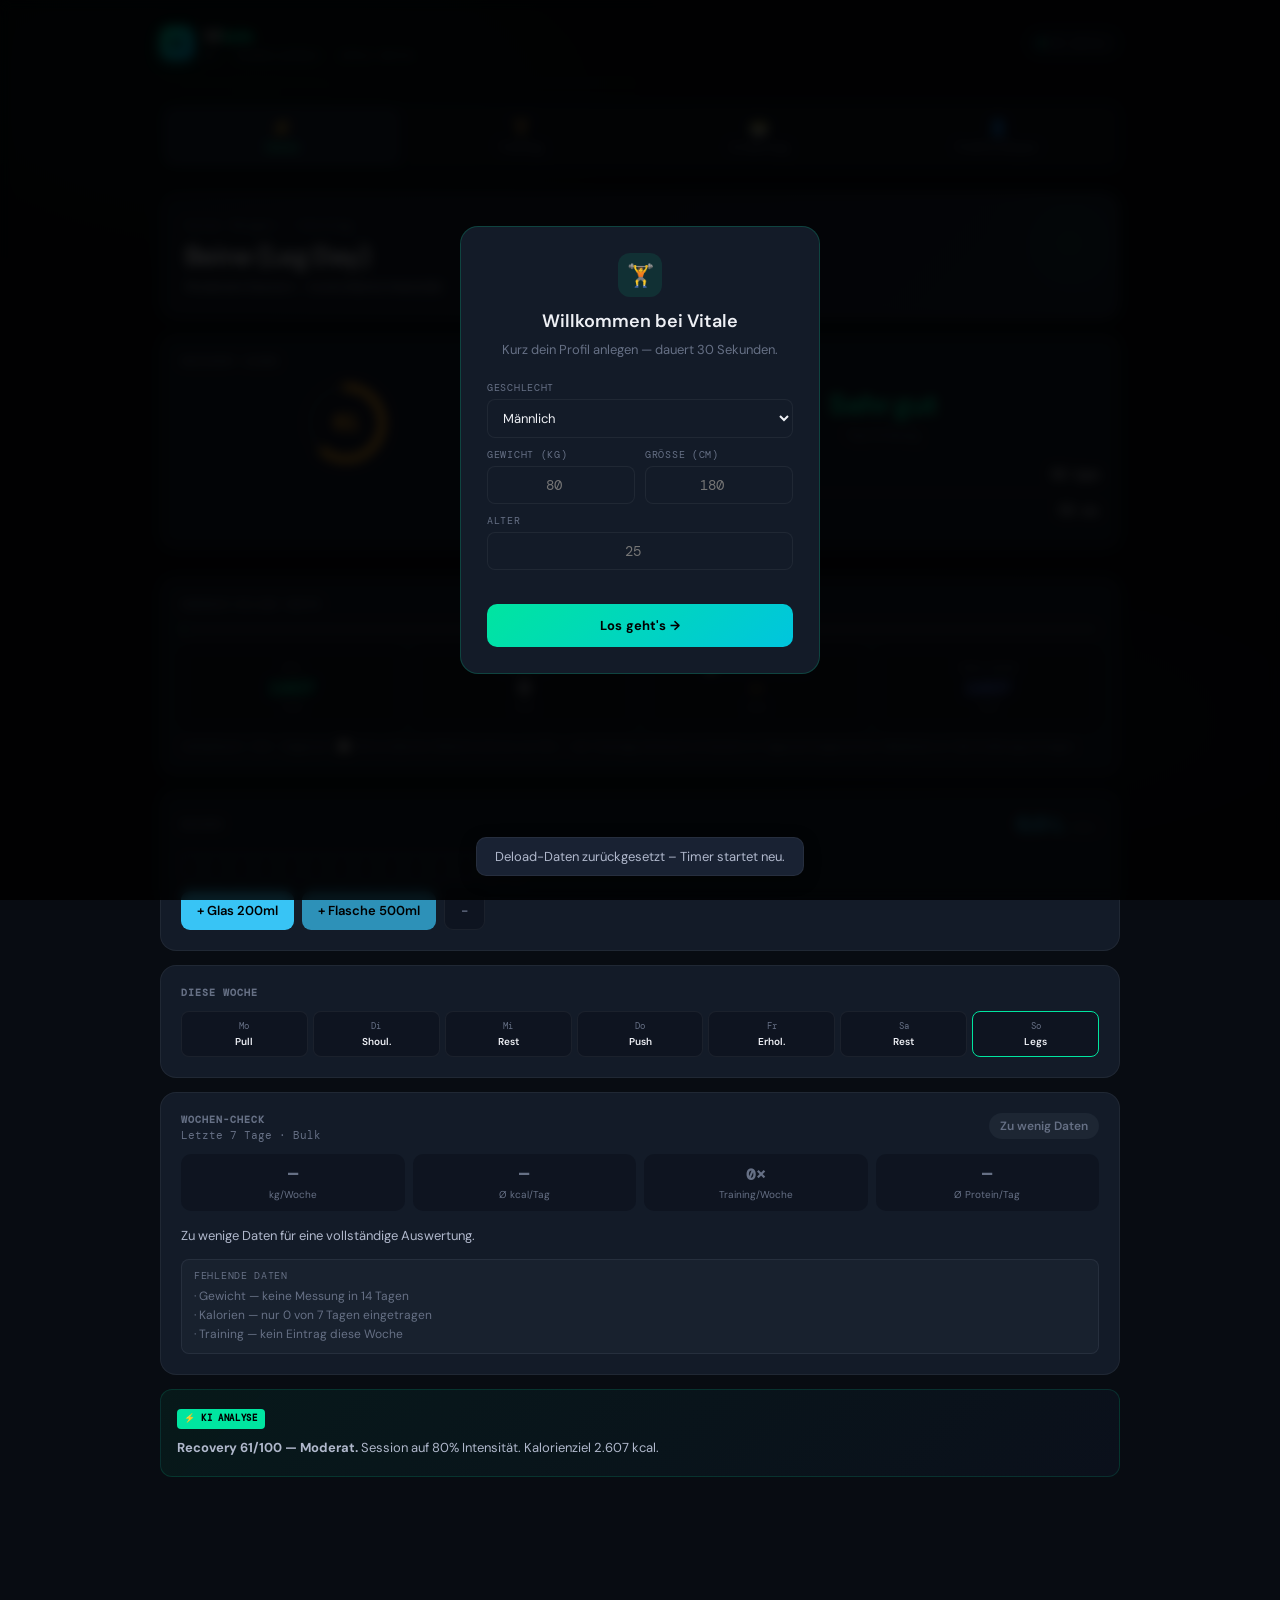
==== commit 29a0791e: "Profile UI: sub-tabs, bodymap, setup modal Rework profile area into sub-tabs (Profil / Körper / Zykl" ====
--- a/HealthConcierge_v2.html
+++ b/HealthConcierge_v2.html
@@ -120,8 +120,19 @@
   <!-- Gewicht Verlauf -->
   <div class="card" id="weight-trend-card" style="display:none;">
     <div class="card-header">
-      <div class="card-label">Gewichtsverlauf</div>
-      <span id="weight-trend-badge"></span>
+      <div class="card-label" id="trend-metric-label">Gewichtsverlauf</div>
+      <div style="display:flex;align-items:center;gap:8px;">
+        <select id="trend-metric" class="chart-select" onchange="renderWeightTrend()">
+          <option value="weight">Gewicht</option>
+          <option value="bf">KFA</option>
+          <option value="waist">Taille</option>
+          <option value="hip">Hüfte</option>
+          <option value="chest">Brust</option>
+          <option value="arm">Oberarm</option>
+          <option value="thigh">Oberschenkel</option>
+        </select>
+        <span id="weight-trend-badge"></span>
+      </div>
     </div>
     <div id="weight-trend-chart" style="display:flex;align-items:flex-end;gap:4px;height:56px;margin-bottom:6px;"></div>
     <div id="weight-trend-dates" style="display:flex;gap:4px;"></div>
@@ -330,186 +341,222 @@
 <!-- ═══════════ PROFIL & KÖRPER ═══════════ -->
 <div id="profile" class="panel">
 
-  <!-- Trainingsziel -->
-  <div class="card">
-    <div class="card-label" style="margin-bottom:14px;">Trainingsziel</div>
-    <div class="goal-selector">
-      <button class="goal-btn active-bulk" id="goal-bulk" onclick="setGoal('bulk')"><span class="goal-icon">📈</span>Bulk<span class="goal-label">+300 kcal</span></button>
-      <button class="goal-btn" id="goal-maintain" onclick="setGoal('maintain')"><span class="goal-icon">⚖️</span>Maintain<span class="goal-label">TDEE Erhalt</span></button>
-      <button class="goal-btn" id="goal-cut" onclick="setGoal('cut')"><span class="goal-icon">🔥</span>Cut<span class="goal-label">−400 kcal</span></button>
-    </div>
-  </div>
-
-  <!-- Körperprofil -->
-  <div class="card">
-    <div class="card-label" style="margin-bottom:14px;">Körperprofil</div>
-    <div style="display:grid;grid-template-columns:1fr 1fr;gap:12px;">
-      <div class="form-group"><label>GEWICHT (KG)</label><input type="number" id="p-weight" value="80" oninput="updateAll()"></div>
-      <div class="form-group"><label>GRÖSSE (CM)</label><input type="number" id="p-height" value="178" oninput="updateAll()"></div>
-      <div class="form-group"><label>ALTER</label><input type="number" id="p-age" value="25" oninput="updateAll()"></div>
-      <div class="form-group"><label>GESCHLECHT</label>
-        <select id="p-gender" onchange="updateAll()"><option value="m">Männlich</option><option value="f">Weiblich</option></select>
-      </div>
-    </div>
-  </div>
-
-  <!-- Grundumsatz -->
-  <div class="card"><div class="card-label" style="margin-bottom:12px;">Grundumsatz (Mifflin-St. Jeor)</div><div id="rmr-breakdown"></div></div>
-
-  <!-- Tagesstatus -->
-  <div class="card">
-    <div style="display:flex;justify-content:space-between;align-items:center;margin-bottom:14px;">
-      <div class="card-label" style="margin-bottom:0;">Tagesstatus — Apple Watch</div>
-      <span id="lock-hint" class="locked-hint" style="display:none;">🔒 Importiert</span>
-    </div>
-    <div class="slider-row">
-      <div class="slider-header"><span class="slider-label">🌙 Schlafqualität</span><span class="slider-val" id="sleep-val">7/10</span></div>
-      <input type="range" min="1" max="10" value="7" id="sleep" oninput="updateAll()">
-    </div>
-    <div class="slider-row">
-      <div class="slider-header"><span class="slider-label">💓 HRV-Score</span><span class="slider-val" id="hrv-val">55 ms</span></div>
-      <input type="range" min="20" max="100" value="55" id="hrv" oninput="updateAll()">
-    </div>
-    <div class="slider-row">
-      <div class="slider-header"><span class="slider-label">❤️ Ruhepuls</span><span class="slider-val" id="rhr-val">58 bpm</span></div>
-      <input type="range" min="40" max="90" value="58" id="rhr" oninput="updateAll()">
-    </div>
-    <div class="slider-row">
-      <div class="slider-header"><span class="slider-label">👟 Schritte heute</span><span class="slider-val" id="steps-val">8.000</span></div>
-      <input type="range" min="0" max="25000" step="500" value="8000" id="steps" oninput="updateAll()">
-    </div>
-    <div class="slider-row" style="margin-bottom:0;">
-      <div class="slider-header"><span class="slider-label">⚡ Stresslevel</span><span class="slider-val" id="stress-val">4/10</span></div>
-      <input type="range" min="1" max="10" value="4" id="stress" oninput="updateAll()">
-    </div>
-    <button id="unlock-btn" class="btn-dashed" style="display:none;margin-top:14px;" onclick="unlockSliders()">🔓 Regler entsperren</button>
-  </div>
-
-  <!-- Sleep Quality Analysis -->
-  <div class="card" id="sleep-analysis-card">
-    <div class="card-label" style="margin-bottom:12px;">Schlafanalyse (Apple Watch)</div>
-    <div id="sleep-analysis-content">
-      <p style="font-size:12px;color:var(--muted);line-height:1.65;">Schlafphasen werden aus dem Apple-Watch-Import gelesen. Importiere deine Health-Daten um Tiefschlaf, REM und Schlafdauer zu sehen.</p>
-      <div style="margin-top:12px;display:grid;grid-template-columns:repeat(3,1fr);gap:8px;" id="sleep-phase-metrics" style="display:none;"></div>
-      <div id="sleep-quality-bar" style="margin-top:10px;display:none;">
-        <div style="display:flex;justify-content:space-between;font-size:11px;color:var(--muted);margin-bottom:4px;">
-          <span>Schlafqualität</span><span id="sleep-quality-pct"></span>
-        </div>
-        <div style="height:8px;background:var(--border);border-radius:4px;overflow:hidden;">
-          <div id="sleep-quality-fill" style="height:100%;border-radius:4px;transition:width .5s;"></div>
-        </div>
-        <div id="sleep-advice" style="margin-top:8px;font-size:12px;line-height:1.6;color:var(--text2);"></div>
-      </div>
-    </div>
-  </div>
-
-  <!-- Body Map -->
-  <div class="ai-box">
-    <div class="ai-chip">🩺 VERLETZUNGS-BYPASS</div>
-    <div>Tippe auf eine Körperstelle, wenn du dort Schmerzen hast. Die KI passt dein Training an, ohne den schmerzenden Bereich zu belasten.</div>
-  </div>
-  <div class="card">
-    <div class="card-label" style="margin-bottom:14px;">Body-Map — wo zwickt es?</div>
-    <div class="bodymap-wrap">
-      <div class="bodymap-svg">
-        <svg viewBox="0 0 160 320" xmlns="http://www.w3.org/2000/svg">
-          <ellipse cx="80" cy="28" rx="20" ry="24" fill="#1A2438" stroke="#2A3A55" class="bodypart" data-part="kopf" onclick="togglePain('kopf')"/>
-          <rect x="70" y="50" width="20" height="18" fill="#1A2438" stroke="#2A3A55" class="bodypart" data-part="nacken" onclick="togglePain('nacken')"/>
-          <circle cx="52" cy="78" r="15" fill="#1A2438" stroke="#2A3A55" class="bodypart" data-part="schulter_l" onclick="togglePain('schulter_l')"/>
-          <circle cx="108" cy="78" r="15" fill="#1A2438" stroke="#2A3A55" class="bodypart" data-part="schulter_r" onclick="togglePain('schulter_r')"/>
-          <rect x="62" y="68" width="36" height="60" rx="8" fill="#1A2438" stroke="#2A3A55" class="bodypart" data-part="brust" onclick="togglePain('brust')"/>
-          <rect x="62" y="128" width="36" height="42" rx="6" fill="#1A2438" stroke="#2A3A55" class="bodypart" data-part="ruecken" onclick="togglePain('ruecken')"/>
-          <rect x="62" y="170" width="36" height="36" rx="6" fill="#1A2438" stroke="#2A3A55" class="bodypart" data-part="unterer_ruecken" onclick="togglePain('unterer_ruecken')"/>
-          <rect x="38" y="92" width="14" height="56" rx="7" fill="#1A2438" stroke="#2A3A55" class="bodypart" data-part="arm_l" onclick="togglePain('arm_l')"/>
-          <rect x="108" y="92" width="14" height="56" rx="7" fill="#1A2438" stroke="#2A3A55" class="bodypart" data-part="arm_r" onclick="togglePain('arm_r')"/>
-          <circle cx="45" cy="156" r="9" fill="#1A2438" stroke="#2A3A55" class="bodypart" data-part="ellbogen_l" onclick="togglePain('ellbogen_l')"/>
-          <circle cx="115" cy="156" r="9" fill="#1A2438" stroke="#2A3A55" class="bodypart" data-part="ellbogen_r" onclick="togglePain('ellbogen_r')"/>
-          <rect x="63" y="206" width="16" height="62" rx="8" fill="#1A2438" stroke="#2A3A55" class="bodypart" data-part="bein_l" onclick="togglePain('bein_l')"/>
-          <rect x="81" y="206" width="16" height="62" rx="8" fill="#1A2438" stroke="#2A3A55" class="bodypart" data-part="bein_r" onclick="togglePain('bein_r')"/>
-          <circle cx="71" cy="274" r="9" fill="#1A2438" stroke="#2A3A55" class="bodypart" data-part="knie_l" onclick="togglePain('knie_l')"/>
-          <circle cx="89" cy="274" r="9" fill="#1A2438" stroke="#2A3A55" class="bodypart" data-part="knie_r" onclick="togglePain('knie_r')"/>
-        </svg>
-        <div style="font-size:10px;color:var(--muted);margin-top:8px;text-align:center;font-family:'DM Mono',monospace;">1× = leicht · 2× = stark · 3× = weg</div>
-      </div>
-      <div class="injury-info" id="injury-info"><p style="font-size:13px;color:var(--muted);">Keine Beschwerden. Training läuft wie geplant. 💪</p></div>
-    </div>
-  </div>
-  <div class="card" id="injury-adjustment" style="display:none;"><div class="card-label" style="margin-bottom:12px;">KI-Trainingsanpassung</div><div id="injury-adjust-content"></div></div>
-
-  <!-- KFA Navy -->
-  <div class="card">
-    <div class="card-label" style="margin-bottom:8px;">Körperfettanteil — Navy-Methode</div>
-    <p style="font-size:12px;color:var(--muted);margin-bottom:14px;line-height:1.6;">Miss: Hals unter dem Kehlkopf, Taille an der schmalsten Stelle, Hüfte an der breitesten.</p>
-    <div style="display:grid;grid-template-columns:1fr 1fr;gap:12px;margin-bottom:14px;">
-      <div class="form-group"><label>HALSUMFANG (CM)</label><input type="number" id="m-neck" value="38" step="0.5" oninput="calcNavy()"></div>
-      <div class="form-group"><label>TAILLENUMFANG (CM)</label><input type="number" id="m-waist" value="84" step="0.5" oninput="calcNavy()"></div>
-      <div class="form-group" id="hip-group" style="display:none;"><label>HÜFTUMFANG (CM)</label><input type="number" id="m-hip" value="95" step="0.5" oninput="calcNavy()"></div>
-    </div>
-    <div id="navy-result"></div>
-  </div>
-
-  <!-- Körpermaße -->
-  <div class="card">
-    <div class="card-label" style="margin-bottom:14px;">Weitere Körpermaße</div>
-    <div style="display:grid;grid-template-columns:1fr 1fr 1fr;gap:12px;">
-      <div class="form-group"><label>BRUST (CM)</label><input type="number" id="m-chest" value="100" step="0.5"></div>
-      <div class="form-group"><label>OBERARM (CM)</label><input type="number" id="m-arm" value="38" step="0.5"></div>
-      <div class="form-group"><label>OBERSCHENKEL (CM)</label><input type="number" id="m-thigh" value="58" step="0.5"></div>
-    </div>
-    <div id="measure-edit-banner" style="display:none;background:rgba(255,173,51,0.08);border:1px solid rgba(255,173,51,0.25);border-radius:9px;padding:10px 12px;margin-top:12px;"></div>
-    <button id="measure-save-btn" class="btn-primary" style="margin-top:12px;" onclick="saveMeasurement()">📏 Heutige Maße + KFA speichern</button>
-    <div id="measure-save-status" style="margin-top:8px;font-size:12px;"></div>
-  </div>
-
-  <div class="card"><div class="card-label" style="margin-bottom:12px;">Verlauf — gespeicherte Messungen</div><div id="measure-history"></div></div>
-
-  <!-- Deload -->
-  <div class="card">
-    <div class="card-label" style="margin-bottom:12px;">Deload-Zyklus</div>
-    <div id="deload-status"></div>
-    <button class="btn-ghost" style="margin-top:12px;width:100%;" onclick="resetDeloadCycle()">🔄 Neuen Trainingszyklus starten</button>
-  </div>
-
-  <!-- Einstellungen -->
-  <div class="card">
-    <div class="card-label" style="margin-bottom:4px;">Einstellungen</div>
-    <div class="toggle-row">
-      <span style="font-size:13px;">KI fragt vor Plan-Änderungen</span>
-      <label class="toggle-wrap">
-        <input type="checkbox" id="ask-before-change" checked onchange="saveAll()">
-        <span class="toggle-slider"></span>
-      </label>
-    </div>
-    <div class="toggle-row" style="border-bottom:none;">
-      <span style="font-size:13px;color:var(--muted);">Alle Daten löschen</span>
-      <button class="btn-ghost" style="color:var(--danger);border-color:rgba(255,87,87,0.3);" onclick="wipeAll()">Reset</button>
-    </div>
-  </div>
-
-  <!-- Apple Watch Import -->
-  <div class="card">
-    <div class="card-label" style="margin-bottom:8px;">Apple Watch Daten importieren</div>
-    <p style="font-size:12px;color:var(--muted);line-height:1.65;margin-bottom:14px;">
-      Exportiere mit <strong style="color:var(--text);">"Health Auto Export"</strong> (App Store) deine Daten als CSV/JSON. HRV, Ruhepuls, Schlaf, Schritte und <strong style="color:var(--text);">Aktive Kalorien</strong> (keine Ruheenergie) werden übernommen und sperren die Regler für heute. Am nächsten Tag ohne neuen Import werden die Regler automatisch wieder freigegeben.
-    </p>
-    <div style="margin-bottom:14px;">
-      <div style="font-size:10px;color:var(--muted);font-family:'DM Mono',monospace;letter-spacing:.07em;text-transform:uppercase;margin-bottom:8px;">Energie-Einheit in deiner Export-Datei</div>
-      <div class="mode-selector" style="margin-bottom:0;">
-        <button class="mode-btn active" id="unit-kcal" onclick="setHealthEnergyUnit('kcal')">kcal<span style="display:block;font-size:10px;font-weight:400;color:var(--muted);">direkt übernehmen</span></button>
-        <button class="mode-btn" id="unit-kj" onclick="setHealthEnergyUnit('kj')">kJ<span style="display:block;font-size:10px;font-weight:400;color:var(--muted);">÷ 4,18 → kcal</span></button>
-      </div>
-    </div>
-    <div class="import-zone" onclick="document.getElementById('health-file').click()">
-      <div style="font-size:32px;margin-bottom:10px;">⌚</div>
-      <div style="font-size:13px;font-weight:600;">Health-Datei hochladen</div>
-      <div style="font-size:11px;color:var(--muted);margin-top:4px;">CSV oder JSON · HRV, Ruhepuls, Schlaf, Schritte, Aktive Kalorien</div>
-    </div>
-    <input type="file" id="health-file" accept=".csv,.json" style="display:none;" onchange="importHealthFile(event)">
-    <div id="import-status" style="margin-top:10px;font-size:12px;"></div>
-    <button class="btn-ghost" style="margin-top:10px;width:100%;color:var(--danger);border-color:rgba(255,87,87,0.3);" onclick="clearTodayWatchImport()">🗑 Heutigen Watch-Import löschen</button>
-  </div>
+  <div class="sub-tabs">
+    <button class="sub-tab" data-group="profile" data-name="profil" onclick="switchSubTab('profile','profil')">Profil</button>
+    <button class="sub-tab" data-group="profile" data-name="koerper" onclick="switchSubTab('profile','koerper')">Körper</button>
+    <button class="sub-tab" data-group="profile" data-name="zyklen" onclick="switchSubTab('profile','zyklen')">Zyklen</button>
+  </div>
+
+  <!-- ── SUB: PROFIL ── -->
+  <div class="sub-panel" data-group="profile" data-name="profil">
+
+    <div class="card">
+      <div class="card-label" style="margin-bottom:14px;">Trainingsziel</div>
+      <div class="goal-selector">
+        <button class="goal-btn active-bulk" id="goal-bulk" onclick="setGoal('bulk')"><span class="goal-icon">📈</span>Bulk<span class="goal-label">+300 kcal</span></button>
+        <button class="goal-btn" id="goal-maintain" onclick="setGoal('maintain')"><span class="goal-icon">⚖️</span>Maintain<span class="goal-label">TDEE Erhalt</span></button>
+        <button class="goal-btn" id="goal-cut" onclick="setGoal('cut')"><span class="goal-icon">🔥</span>Cut<span class="goal-label">−400 kcal</span></button>
+      </div>
+    </div>
+
+    <div class="card">
+      <div class="card-label" style="margin-bottom:14px;">Körperprofil</div>
+      <div style="display:grid;grid-template-columns:1fr 1fr;gap:12px;">
+        <div class="form-group"><label>GEWICHT (KG)</label><input type="number" id="p-weight" value="80" oninput="updateAll()"></div>
+        <div class="form-group"><label>GRÖSSE (CM)</label><input type="number" id="p-height" value="178" oninput="updateAll()"></div>
+        <div class="form-group"><label>ALTER</label><input type="number" id="p-age" value="25" oninput="updateAll()"></div>
+        <div class="form-group"><label>GESCHLECHT</label>
+          <select id="p-gender" onchange="_onGenderChange();updateAll()"><option value="m">Männlich</option><option value="f">Weiblich</option></select>
+        </div>
+      </div>
+    </div>
+
+    <div class="card"><div class="card-label" style="margin-bottom:12px;">Grundumsatz (Mifflin-St. Jeor)</div><div id="rmr-breakdown"></div></div>
+
+    <div class="card">
+      <div style="display:flex;justify-content:space-between;align-items:center;margin-bottom:14px;">
+        <div class="card-label" style="margin-bottom:0;">Tagesstatus — Apple Watch</div>
+        <span id="lock-hint" class="locked-hint" style="display:none;">🔒 Importiert</span>
+      </div>
+      <div class="slider-row">
+        <div class="slider-header"><span class="slider-label">🌙 Schlafqualität</span><span class="slider-val" id="sleep-val">7/10</span></div>
+        <input type="range" min="1" max="10" value="7" id="sleep" oninput="updateAll()">
+      </div>
+      <div class="slider-row">
+        <div class="slider-header"><span class="slider-label">💓 HRV-Score</span><span class="slider-val" id="hrv-val">55 ms</span></div>
+        <input type="range" min="20" max="100" value="55" id="hrv" oninput="updateAll()">
+      </div>
+      <div class="slider-row">
+        <div class="slider-header"><span class="slider-label">❤️ Ruhepuls</span><span class="slider-val" id="rhr-val">58 bpm</span></div>
+        <input type="range" min="40" max="90" value="58" id="rhr" oninput="updateAll()">
+      </div>
+      <div class="slider-row">
+        <div class="slider-header"><span class="slider-label">👟 Schritte heute</span><span class="slider-val" id="steps-val">8.000</span></div>
+        <input type="range" min="0" max="25000" step="500" value="8000" id="steps" oninput="updateAll()">
+      </div>
+      <div class="slider-row" style="margin-bottom:0;">
+        <div class="slider-header"><span class="slider-label">⚡ Stresslevel</span><span class="slider-val" id="stress-val">4/10</span></div>
+        <input type="range" min="1" max="10" value="4" id="stress" oninput="updateAll()">
+      </div>
+      <button id="unlock-btn" class="btn-dashed" style="display:none;margin-top:14px;" onclick="unlockSliders()">🔓 Regler entsperren</button>
+    </div>
+
+    <div class="card" id="sleep-analysis-card">
+      <div class="card-label" style="margin-bottom:12px;">Schlafanalyse (Apple Watch)</div>
+      <div id="sleep-analysis-content">
+        <p style="font-size:12px;color:var(--muted);line-height:1.65;">Schlafphasen werden aus dem Apple-Watch-Import gelesen. Importiere deine Health-Daten um Tiefschlaf, REM und Schlafdauer zu sehen.</p>
+        <div style="margin-top:12px;display:grid;grid-template-columns:repeat(3,1fr);gap:8px;" id="sleep-phase-metrics"></div>
+        <div id="sleep-quality-bar" style="margin-top:10px;display:none;">
+          <div style="display:flex;justify-content:space-between;font-size:11px;color:var(--muted);margin-bottom:4px;"><span>Schlafqualität</span><span id="sleep-quality-pct"></span></div>
+          <div style="height:8px;background:var(--border);border-radius:4px;overflow:hidden;"><div id="sleep-quality-fill" style="height:100%;border-radius:4px;transition:width .5s;"></div></div>
+          <div id="sleep-advice" style="margin-top:8px;font-size:12px;line-height:1.6;color:var(--text2);"></div>
+        </div>
+      </div>
+    </div>
+
+    <div class="card">
+      <div class="card-label" style="margin-bottom:4px;">Einstellungen</div>
+      <div class="toggle-row">
+        <span style="font-size:13px;">KI fragt vor Plan-Änderungen</span>
+        <label class="toggle-wrap"><input type="checkbox" id="ask-before-change" checked onchange="saveAll()"><span class="toggle-slider"></span></label>
+      </div>
+      <div class="toggle-row" style="border-bottom:none;">
+        <span style="font-size:13px;color:var(--muted);">Alle Daten löschen</span>
+        <button class="btn-ghost" style="color:var(--danger);border-color:rgba(255,87,87,0.3);" onclick="wipeAll()">Reset</button>
+      </div>
+    </div>
+
+    <div class="card">
+      <div class="card-label" style="margin-bottom:8px;">Apple Watch Daten importieren</div>
+      <p style="font-size:12px;color:var(--muted);line-height:1.65;margin-bottom:14px;">Exportiere mit <strong style="color:var(--text);">"Health Auto Export"</strong> (App Store) deine Daten als CSV/JSON. HRV, Ruhepuls, Schlaf, Schritte und <strong style="color:var(--text);">Aktive Kalorien</strong> werden übernommen und sperren die Regler für heute.</p>
+      <div style="margin-bottom:14px;">
+        <div style="font-size:10px;color:var(--muted);font-family:'DM Mono',monospace;letter-spacing:.07em;text-transform:uppercase;margin-bottom:8px;">Energie-Einheit in deiner Export-Datei</div>
+        <div class="mode-selector" style="margin-bottom:0;">
+          <button class="mode-btn active" id="unit-kcal" onclick="setHealthEnergyUnit('kcal')">kcal<span style="display:block;font-size:10px;font-weight:400;color:var(--muted);">direkt übernehmen</span></button>
+          <button class="mode-btn" id="unit-kj" onclick="setHealthEnergyUnit('kj')">kJ<span style="display:block;font-size:10px;font-weight:400;color:var(--muted);">÷ 4,18 → kcal</span></button>
+        </div>
+      </div>
+      <div class="import-zone" onclick="document.getElementById('health-file').click()">
+        <div style="font-size:32px;margin-bottom:10px;">⌚</div>
+        <div style="font-size:13px;font-weight:600;">Health-Datei hochladen</div>
+        <div style="font-size:11px;color:var(--muted);margin-top:4px;">CSV oder JSON · HRV, Ruhepuls, Schlaf, Schritte, Aktive Kalorien</div>
+      </div>
+      <input type="file" id="health-file" accept=".csv,.json" style="display:none;" onchange="importHealthFile(event)">
+      <div id="import-status" style="margin-top:10px;font-size:12px;"></div>
+      <button class="btn-ghost" style="margin-top:10px;width:100%;color:var(--danger);border-color:rgba(255,87,87,0.3);" onclick="clearTodayWatchImport()">🗑 Heutigen Watch-Import löschen</button>
+    </div>
+
+  </div><!-- /sub profil -->
+
+  <!-- ── SUB: KÖRPER ── -->
+  <div class="sub-panel" data-group="profile" data-name="koerper">
+
+    <div class="ai-box">
+      <div class="ai-chip">🩺 VERLETZUNGS-BYPASS</div>
+      <div>Tippe auf eine Körperstelle, wenn du dort Schmerzen hast. Die KI passt dein Training an, ohne den schmerzenden Bereich zu belasten.</div>
+    </div>
+    <div class="card">
+      <div class="card-label" style="margin-bottom:14px;">Body-Map — wo zwickt es?</div>
+      <div class="bodymap-wrap">
+        <div class="bodymap-svg">
+          <svg viewBox="0 0 160 320" xmlns="http://www.w3.org/2000/svg">
+            <ellipse cx="80" cy="28" rx="20" ry="24" fill="#1A2438" stroke="#2A3A55" class="bodypart" data-part="kopf" onclick="togglePain('kopf')"/>
+            <rect x="70" y="50" width="20" height="18" fill="#1A2438" stroke="#2A3A55" class="bodypart" data-part="nacken" onclick="togglePain('nacken')"/>
+            <circle cx="52" cy="78" r="15" fill="#1A2438" stroke="#2A3A55" class="bodypart" data-part="schulter_l" onclick="togglePain('schulter_l')"/>
+            <circle cx="108" cy="78" r="15" fill="#1A2438" stroke="#2A3A55" class="bodypart" data-part="schulter_r" onclick="togglePain('schulter_r')"/>
+            <rect x="62" y="68" width="36" height="60" rx="8" fill="#1A2438" stroke="#2A3A55" class="bodypart" data-part="brust" onclick="togglePain('brust')"/>
+            <rect x="62" y="128" width="36" height="42" rx="6" fill="#1A2438" stroke="#2A3A55" class="bodypart" data-part="ruecken" onclick="togglePain('ruecken')"/>
+            <rect x="62" y="170" width="36" height="36" rx="6" fill="#1A2438" stroke="#2A3A55" class="bodypart" data-part="unterer_ruecken" onclick="togglePain('unterer_ruecken')"/>
+            <rect x="38" y="92" width="14" height="56" rx="7" fill="#1A2438" stroke="#2A3A55" class="bodypart" data-part="arm_l" onclick="togglePain('arm_l')"/>
+            <rect x="108" y="92" width="14" height="56" rx="7" fill="#1A2438" stroke="#2A3A55" class="bodypart" data-part="arm_r" onclick="togglePain('arm_r')"/>
+            <circle cx="45" cy="156" r="9" fill="#1A2438" stroke="#2A3A55" class="bodypart" data-part="ellbogen_l" onclick="togglePain('ellbogen_l')"/>
+            <circle cx="115" cy="156" r="9" fill="#1A2438" stroke="#2A3A55" class="bodypart" data-part="ellbogen_r" onclick="togglePain('ellbogen_r')"/>
+            <rect x="63" y="206" width="16" height="62" rx="8" fill="#1A2438" stroke="#2A3A55" class="bodypart" data-part="bein_l" onclick="togglePain('bein_l')"/>
+            <rect x="81" y="206" width="16" height="62" rx="8" fill="#1A2438" stroke="#2A3A55" class="bodypart" data-part="bein_r" onclick="togglePain('bein_r')"/>
+            <circle cx="71" cy="274" r="9" fill="#1A2438" stroke="#2A3A55" class="bodypart" data-part="knie_l" onclick="togglePain('knie_l')"/>
+            <circle cx="89" cy="274" r="9" fill="#1A2438" stroke="#2A3A55" class="bodypart" data-part="knie_r" onclick="togglePain('knie_r')"/>
+          </svg>
+          <div style="font-size:10px;color:var(--muted);margin-top:8px;text-align:center;font-family:'DM Mono',monospace;">1× = leicht · 2× = stark · 3× = weg</div>
+        </div>
+        <div class="injury-info" id="injury-info"><p style="font-size:13px;color:var(--muted);">Keine Beschwerden. Training läuft wie geplant. 💪</p></div>
+      </div>
+    </div>
+    <div class="card" id="injury-adjustment" style="display:none;"><div class="card-label" style="margin-bottom:12px;">KI-Trainingsanpassung</div><div id="injury-adjust-content"></div></div>
+
+    <div class="card">
+      <div class="card-label" style="margin-bottom:8px;">Körperfettanteil — Navy-Methode</div>
+      <p style="font-size:12px;color:var(--muted);margin-bottom:14px;line-height:1.6;">Miss: Hals unter dem Kehlkopf, Taille an der schmalsten Stelle, Hüfte an der breitesten.</p>
+      <div style="display:grid;grid-template-columns:1fr 1fr;gap:12px;margin-bottom:14px;">
+        <div class="form-group"><label>HALSUMFANG (CM)</label><input type="number" id="m-neck" value="38" step="0.5" oninput="calcNavy()"></div>
+        <div class="form-group"><label id="waist-label">BAUCHNABEL (TAILLE)</label><input type="number" id="m-waist" value="84" step="0.5" oninput="calcNavy()"></div>
+        <div class="form-group" id="hip-group" style="display:none;"><label>HÜFTUMFANG (CM)</label><input type="number" id="m-hip" value="95" step="0.5" oninput="calcNavy()"></div>
+      </div>
+      <div id="navy-result"></div>
+    </div>
+
+    <div class="card">
+      <div class="card-label" style="margin-bottom:14px;">Weitere Körpermaße</div>
+      <div style="display:grid;grid-template-columns:1fr 1fr 1fr;gap:12px;">
+        <div class="form-group"><label>BRUST (CM)</label><input type="number" id="m-chest" value="100" step="0.5"></div>
+        <div class="form-group"><label>OBERARM (CM)</label><input type="number" id="m-arm" value="38" step="0.5"></div>
+        <div class="form-group"><label>OBERSCHENKEL (CM)</label><input type="number" id="m-thigh" value="58" step="0.5"></div>
+      </div>
+      <div id="measure-edit-banner" style="display:none;background:rgba(255,173,51,0.08);border:1px solid rgba(255,173,51,0.25);border-radius:9px;padding:10px 12px;margin-top:12px;"></div>
+      <button id="measure-save-btn" class="btn-primary" style="margin-top:12px;" onclick="saveMeasurement()">📏 Heutige Maße + KFA speichern</button>
+      <div id="measure-save-status" style="margin-top:8px;font-size:12px;"></div>
+    </div>
+
+    <div class="card"><div class="card-label" style="margin-bottom:12px;">Verlauf — gespeicherte Messungen</div><div id="measure-history"></div></div>
+
+  </div><!-- /sub koerper -->
+
+  <!-- ── SUB: ZYKLEN ── -->
+  <div class="sub-panel" data-group="profile" data-name="zyklen">
+
+    <div class="card">
+      <div class="card-label" style="margin-bottom:12px;">Deload-Zyklus</div>
+      <div id="deload-status"></div>
+      <button class="btn-ghost" style="margin-top:12px;width:100%;" onclick="resetDeloadCycle()">🔄 Neuen Trainingszyklus starten</button>
+    </div>
+
+  </div><!-- /sub zyklen -->
+
 </div>
 </div><!-- /app -->
+
+<!-- SETUP MODAL -->
+<div class="modal-overlay" id="setup-modal-overlay" style="display:none;align-items:center;justify-content:center;">
+  <div class="modal" style="max-width:360px;width:100%;">
+    <div style="text-align:center;margin-bottom:20px;">
+      <div style="width:44px;height:44px;background:var(--accent-dim);border-radius:12px;display:flex;align-items:center;justify-content:center;margin:0 auto 12px;font-size:22px;">🏋️</div>
+      <div class="modal-title" style="font-size:18px;">Willkommen bei Vitale</div>
+      <div class="modal-sub" style="margin-bottom:0;">Kurz dein Profil anlegen — dauert 30 Sekunden.</div>
+    </div>
+    <div style="display:grid;grid-template-columns:1fr 1fr;gap:10px;margin-bottom:10px;">
+      <div class="form-group" style="grid-column:1/-1;">
+        <label>Geschlecht</label>
+        <select id="setup-gender" style="background:var(--card);border:1px solid var(--border);border-radius:8px;padding:9px 11px;color:var(--text);font-size:13px;font-family:'DM Sans',sans-serif;outline:none;transition:border-color .18s;" onfocus="this.style.borderColor='var(--accent)'" onblur="this.style.borderColor='var(--border)'">
+          <option value="m">Männlich</option>
+          <option value="f">Weiblich</option>
+        </select>
+      </div>
+      <div class="form-group">
+        <label>Gewicht (kg)</label>
+        <input type="number" id="setup-weight" placeholder="80" inputmode="decimal" min="30" max="250" style="background:var(--card);border:1px solid var(--border);border-radius:8px;padding:9px 11px;color:var(--text);font-size:14px;font-family:'DM Mono',monospace;outline:none;text-align:center;width:100%;transition:border-color .18s;" onfocus="this.style.borderColor='var(--accent)'" onblur="this.style.borderColor='var(--border)'">
+      </div>
+      <div class="form-group">
+        <label>Größe (cm)</label>
+        <input type="number" id="setup-height" placeholder="180" inputmode="numeric" min="140" max="220" style="background:var(--card);border:1px solid var(--border);border-radius:8px;padding:9px 11px;color:var(--text);font-size:14px;font-family:'DM Mono',monospace;outline:none;text-align:center;width:100%;transition:border-color .18s;" onfocus="this.style.borderColor='var(--accent)'" onblur="this.style.borderColor='var(--border)'">
+      </div>
+      <div class="form-group" style="grid-column:1/-1;">
+        <label>Alter</label>
+        <input type="number" id="setup-age" placeholder="25" inputmode="numeric" min="14" max="99" style="background:var(--card);border:1px solid var(--border);border-radius:8px;padding:9px 11px;color:var(--text);font-size:14px;font-family:'DM Mono',monospace;outline:none;text-align:center;width:100%;transition:border-color .18s;" onfocus="this.style.borderColor='var(--accent)'" onblur="this.style.borderColor='var(--border)'">
+      </div>
+    </div>
+    <div id="setup-error" style="font-size:12px;color:var(--danger);min-height:16px;margin-bottom:8px;"></div>
+    <button class="btn-primary" style="width:100%;padding:13px;" onclick="_submitSetup()">Los geht's →</button>
+  </div>
+</div>
 
 <!-- MODAL -->
 <div class="modal-overlay" id="modal-overlay">
--- a/css/style.css
+++ b/css/style.css
@@ -470,3 +470,14 @@
   .tab{flex-direction:row;gap:6px;padding:11px 10px;}
   .tab .tab-icon{font-size:14px;}
 }
+.sub-tabs{display:flex;gap:3px;background:var(--surface);border:1px solid var(--border);border-radius:11px;padding:4px;margin-bottom:16px;}
+.sub-tab{flex:1;padding:8px 6px;border-radius:8px;border:none;background:transparent;color:var(--muted);font-size:12px;font-weight:500;cursor:pointer;font-family:'DM Sans',sans-serif;transition:background .15s,color .15s;text-align:center;}
+.sub-tab.active{background:var(--card2);color:var(--text);box-shadow:0 1px 3px rgba(0,0,0,.35);}
+.sub-tab:hover:not(.active){color:var(--text2);}
+.sub-panel{display:none;}
+.sub-panel.active{display:block;}
+.chart-select{background:var(--card2);color:var(--text2);border:1px solid var(--border);border-radius:7px;padding:4px 8px;font-size:11px;font-family:'DM Sans',sans-serif;cursor:pointer;outline:none;}
+.chart-select:focus{border-color:var(--accent);}
+.chart-select option{background:var(--card);}
+#toast{position:fixed;bottom:24px;left:50%;transform:translateX(-50%) translateY(16px);background:var(--card2);color:var(--text2);border:1px solid var(--border);border-radius:10px;padding:10px 18px;font-size:13px;font-family:'DM Sans',sans-serif;opacity:0;transition:opacity .3s ease,transform .3s ease;pointer-events:none;z-index:9999;white-space:nowrap;box-shadow:0 4px 16px rgba(0,0,0,.4);}
+#toast.show{opacity:1;transform:translateX(-50%) translateY(0);}
